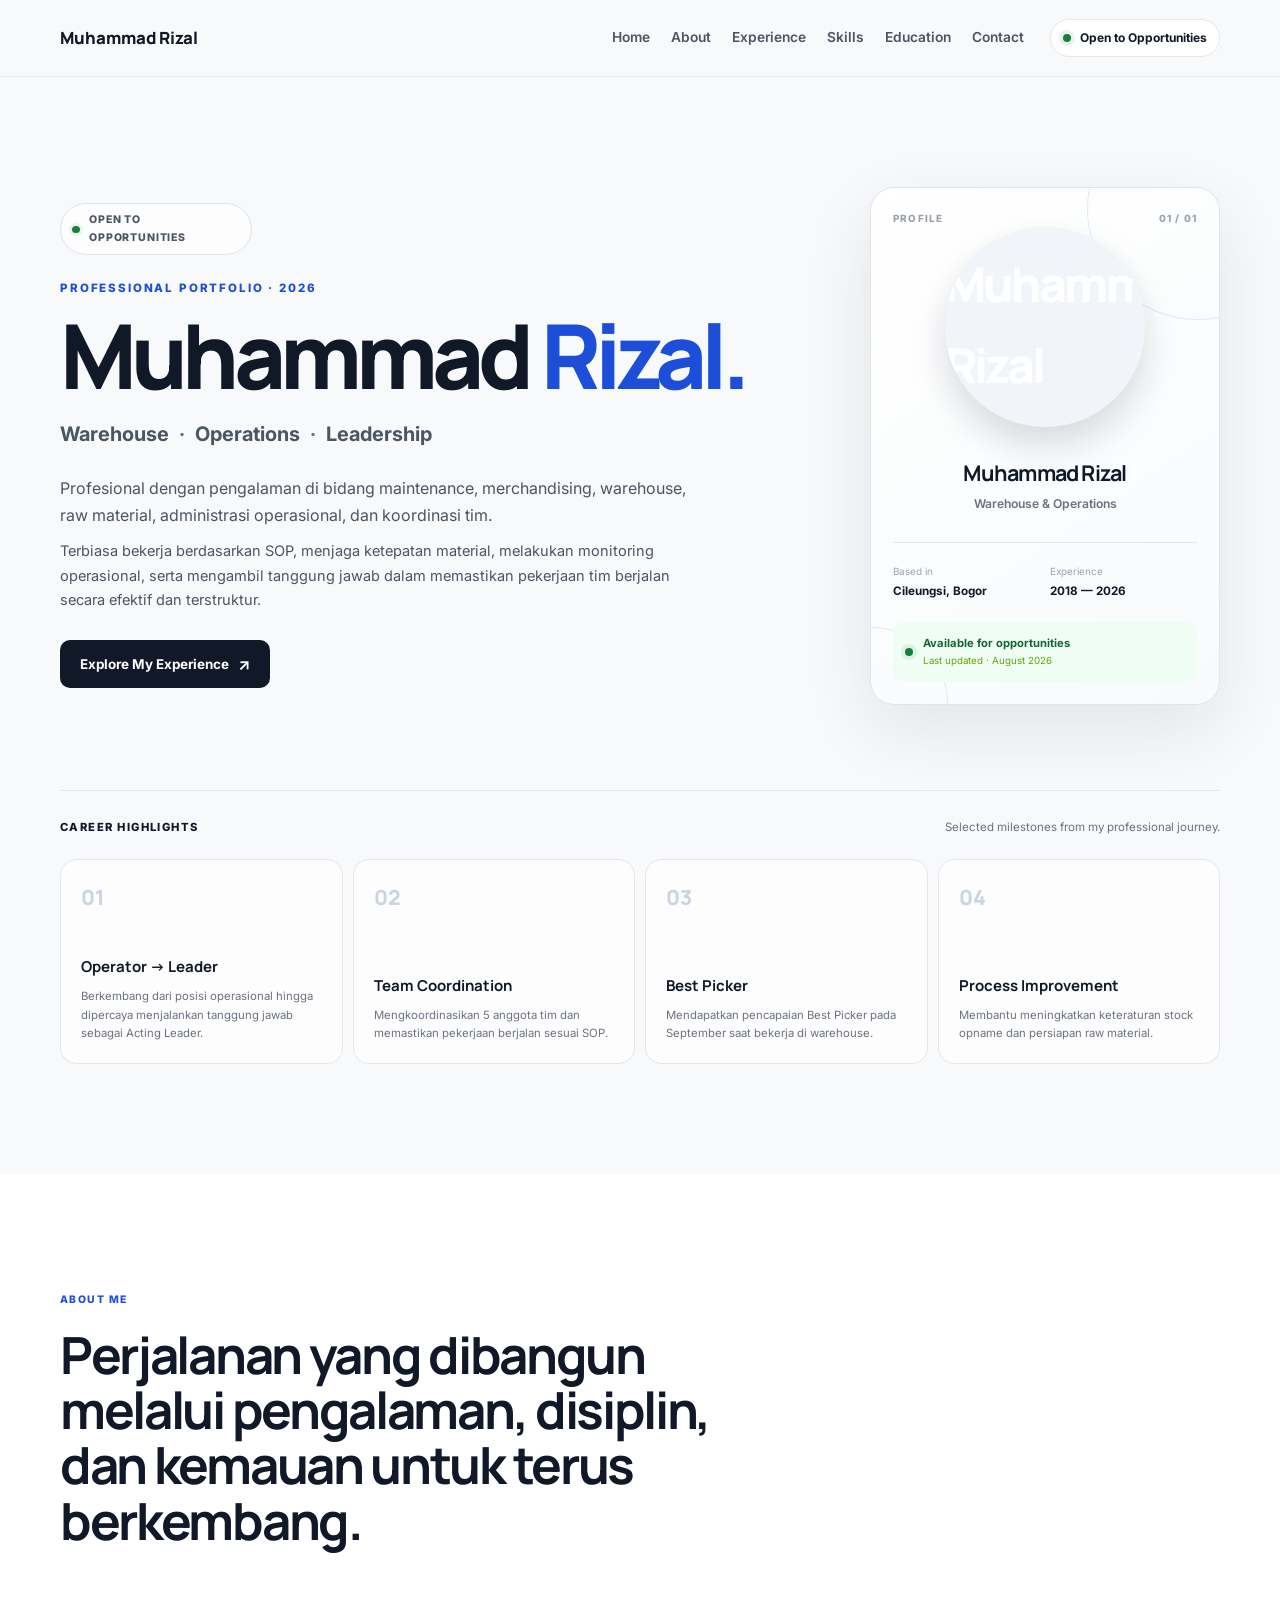
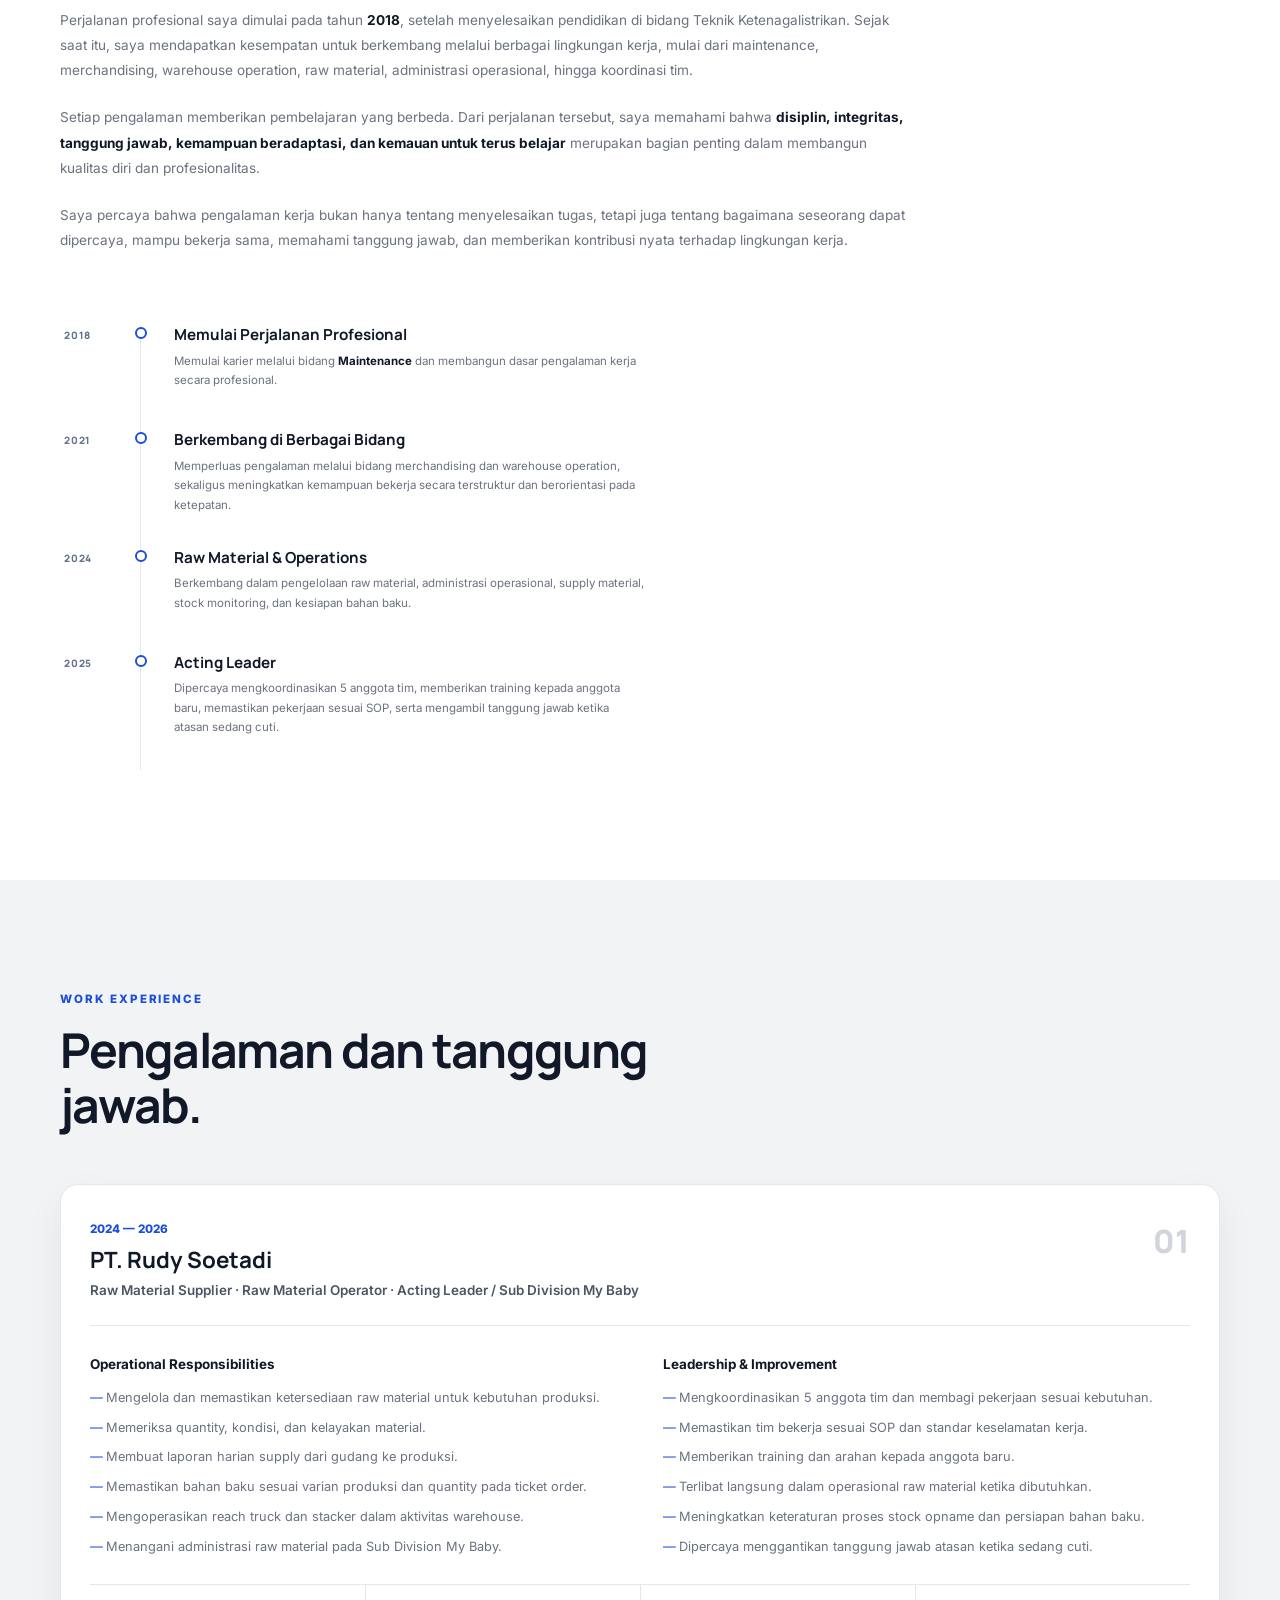
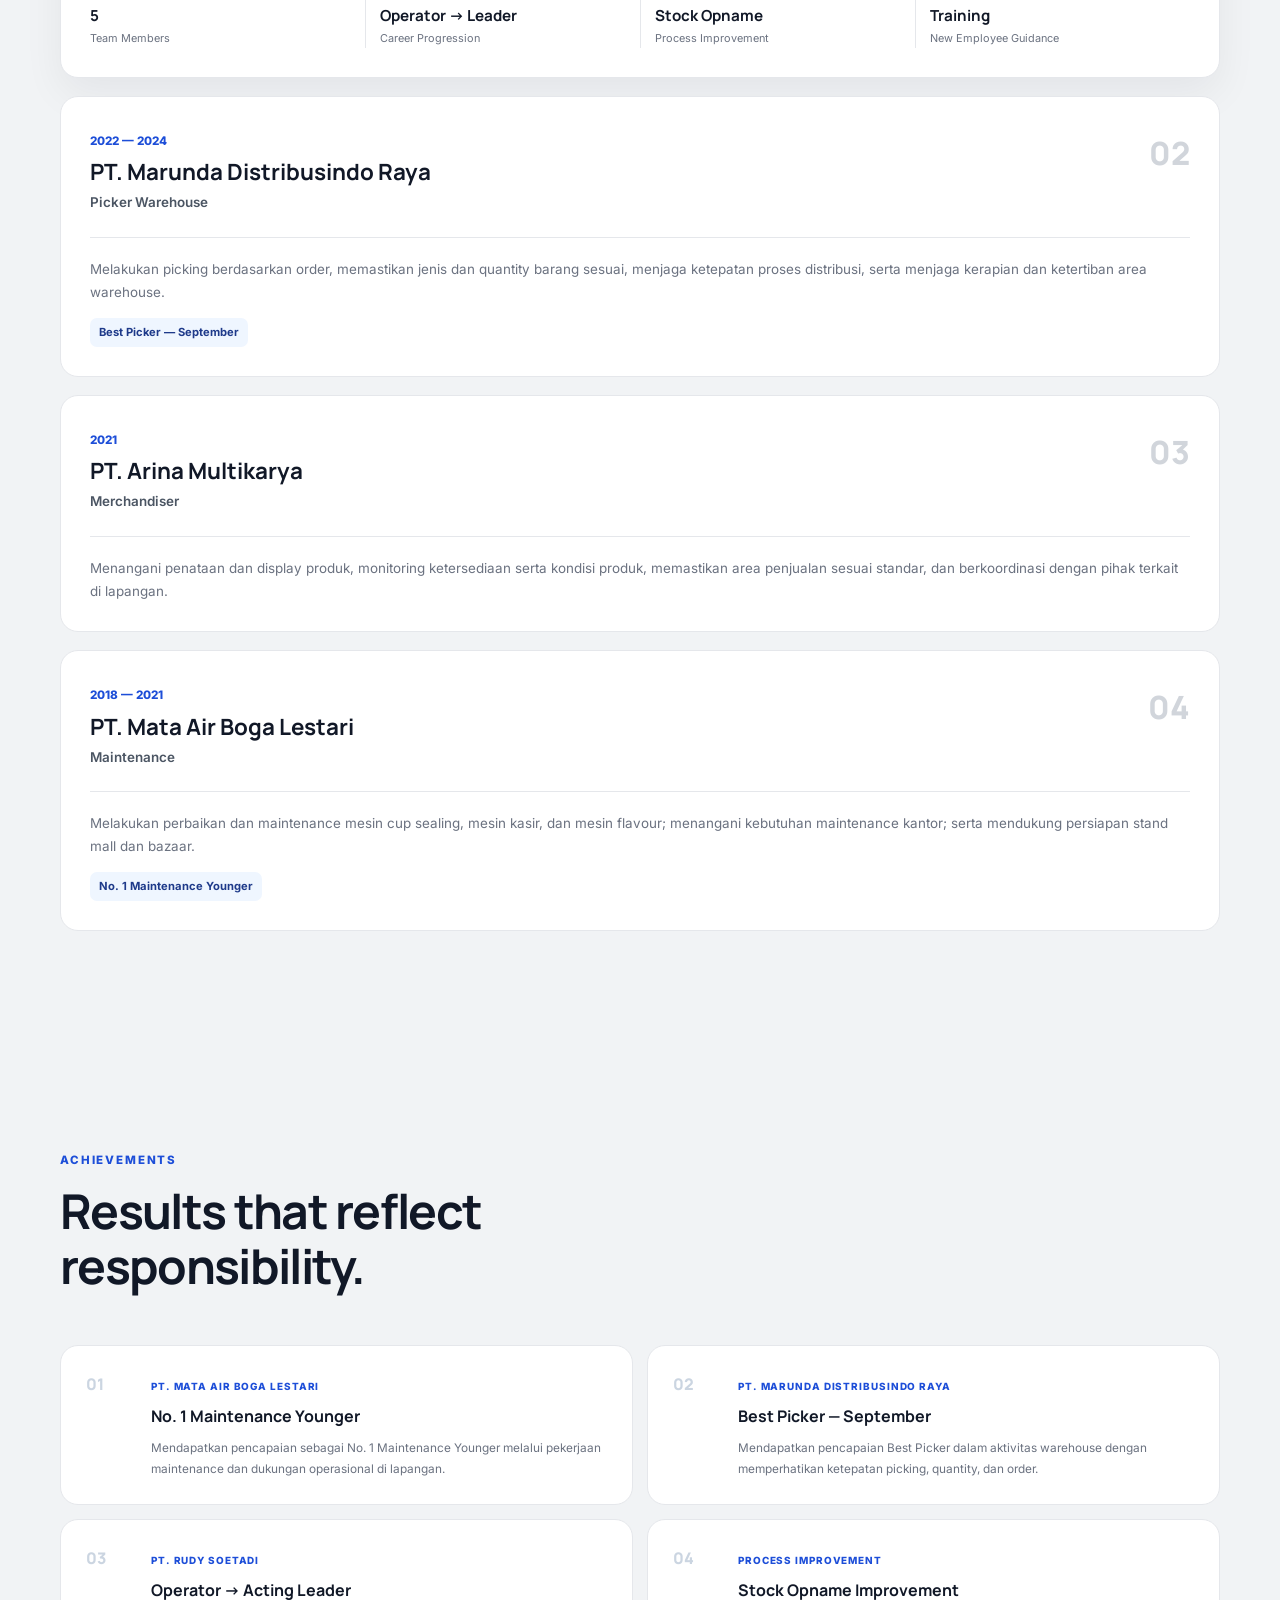
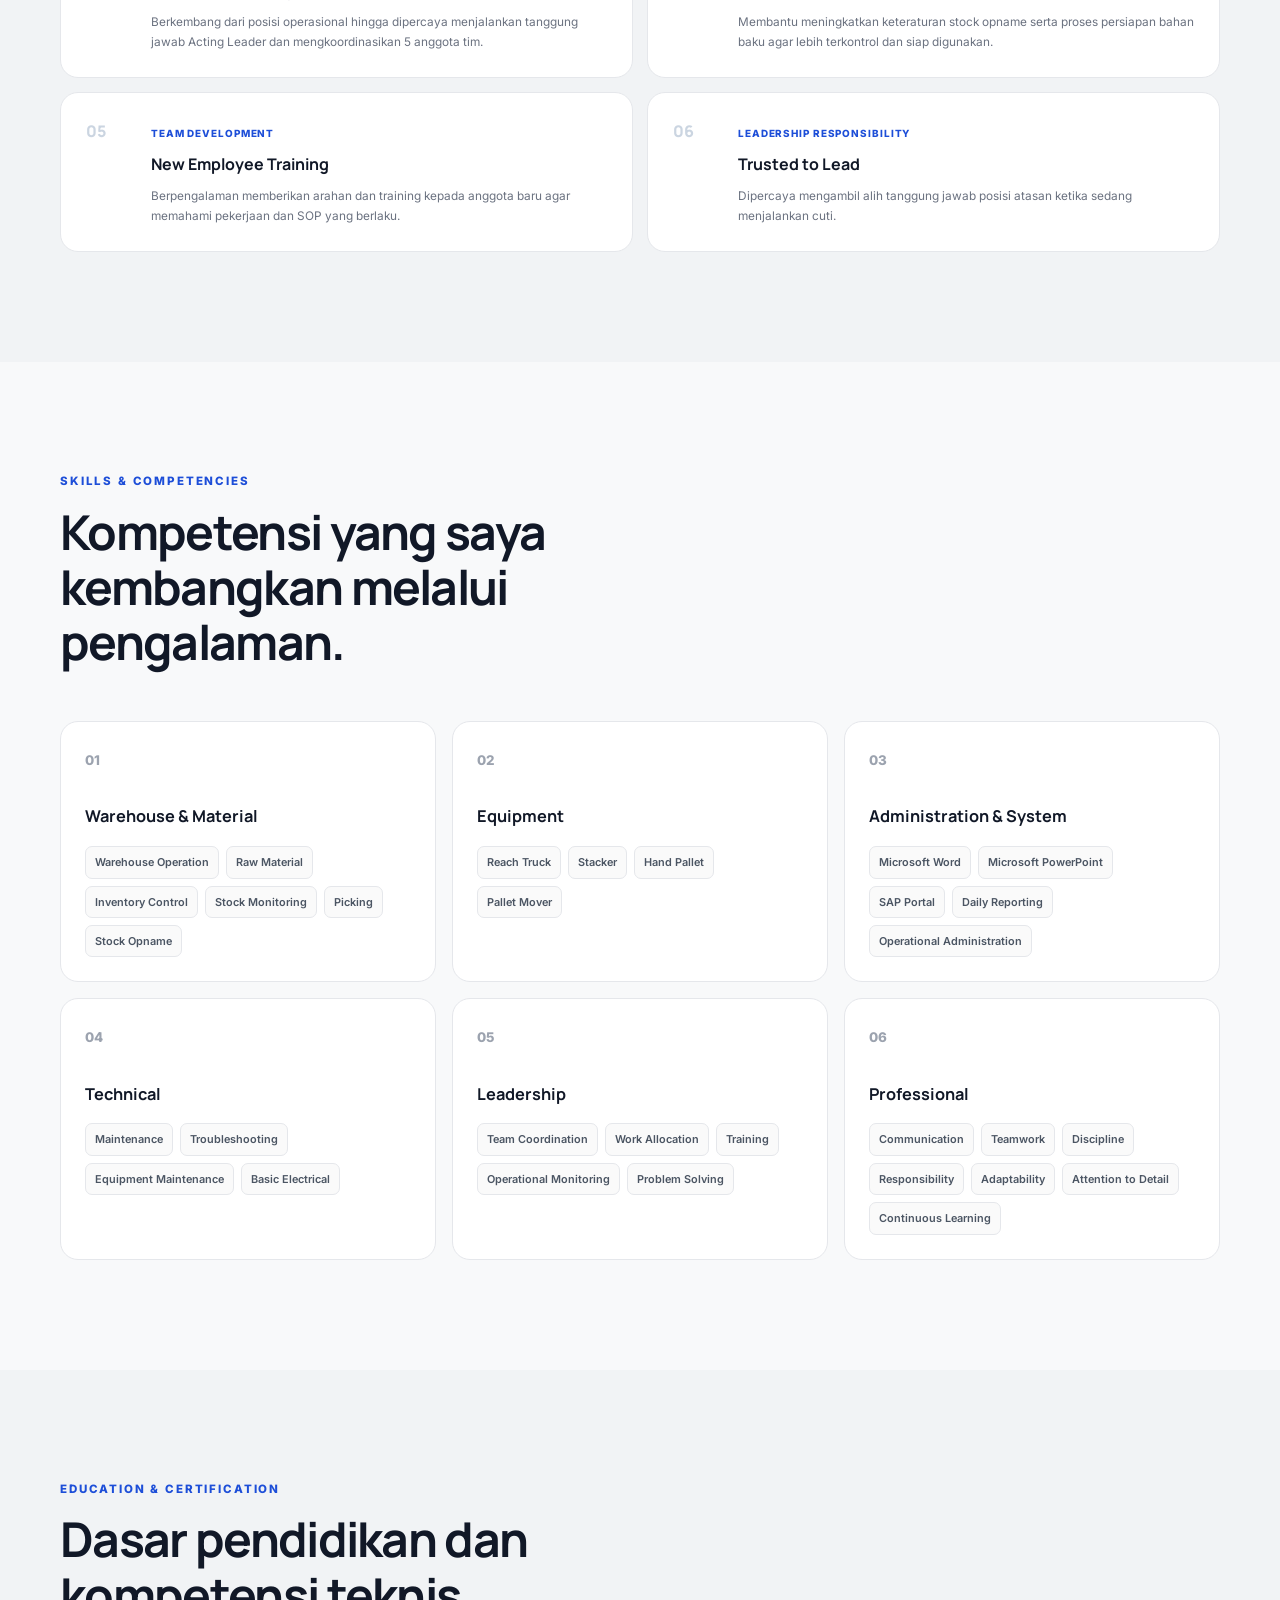
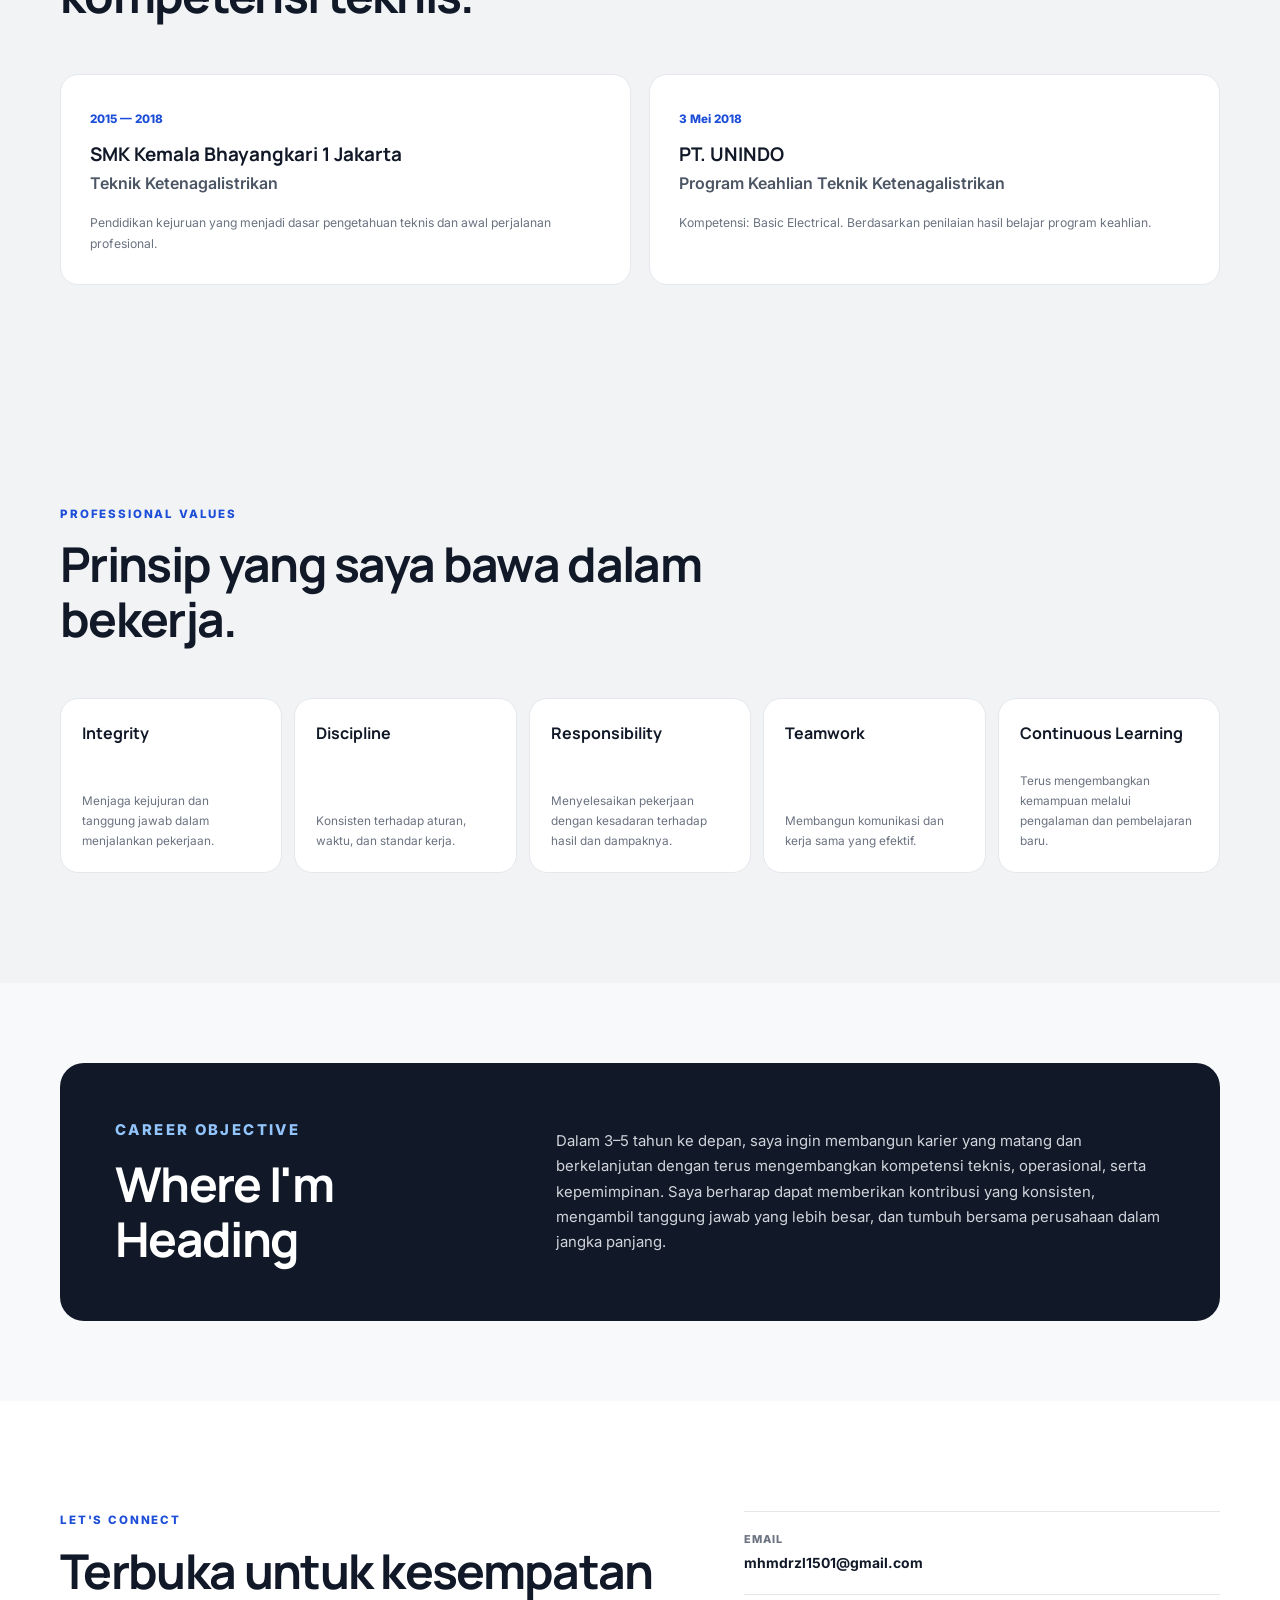
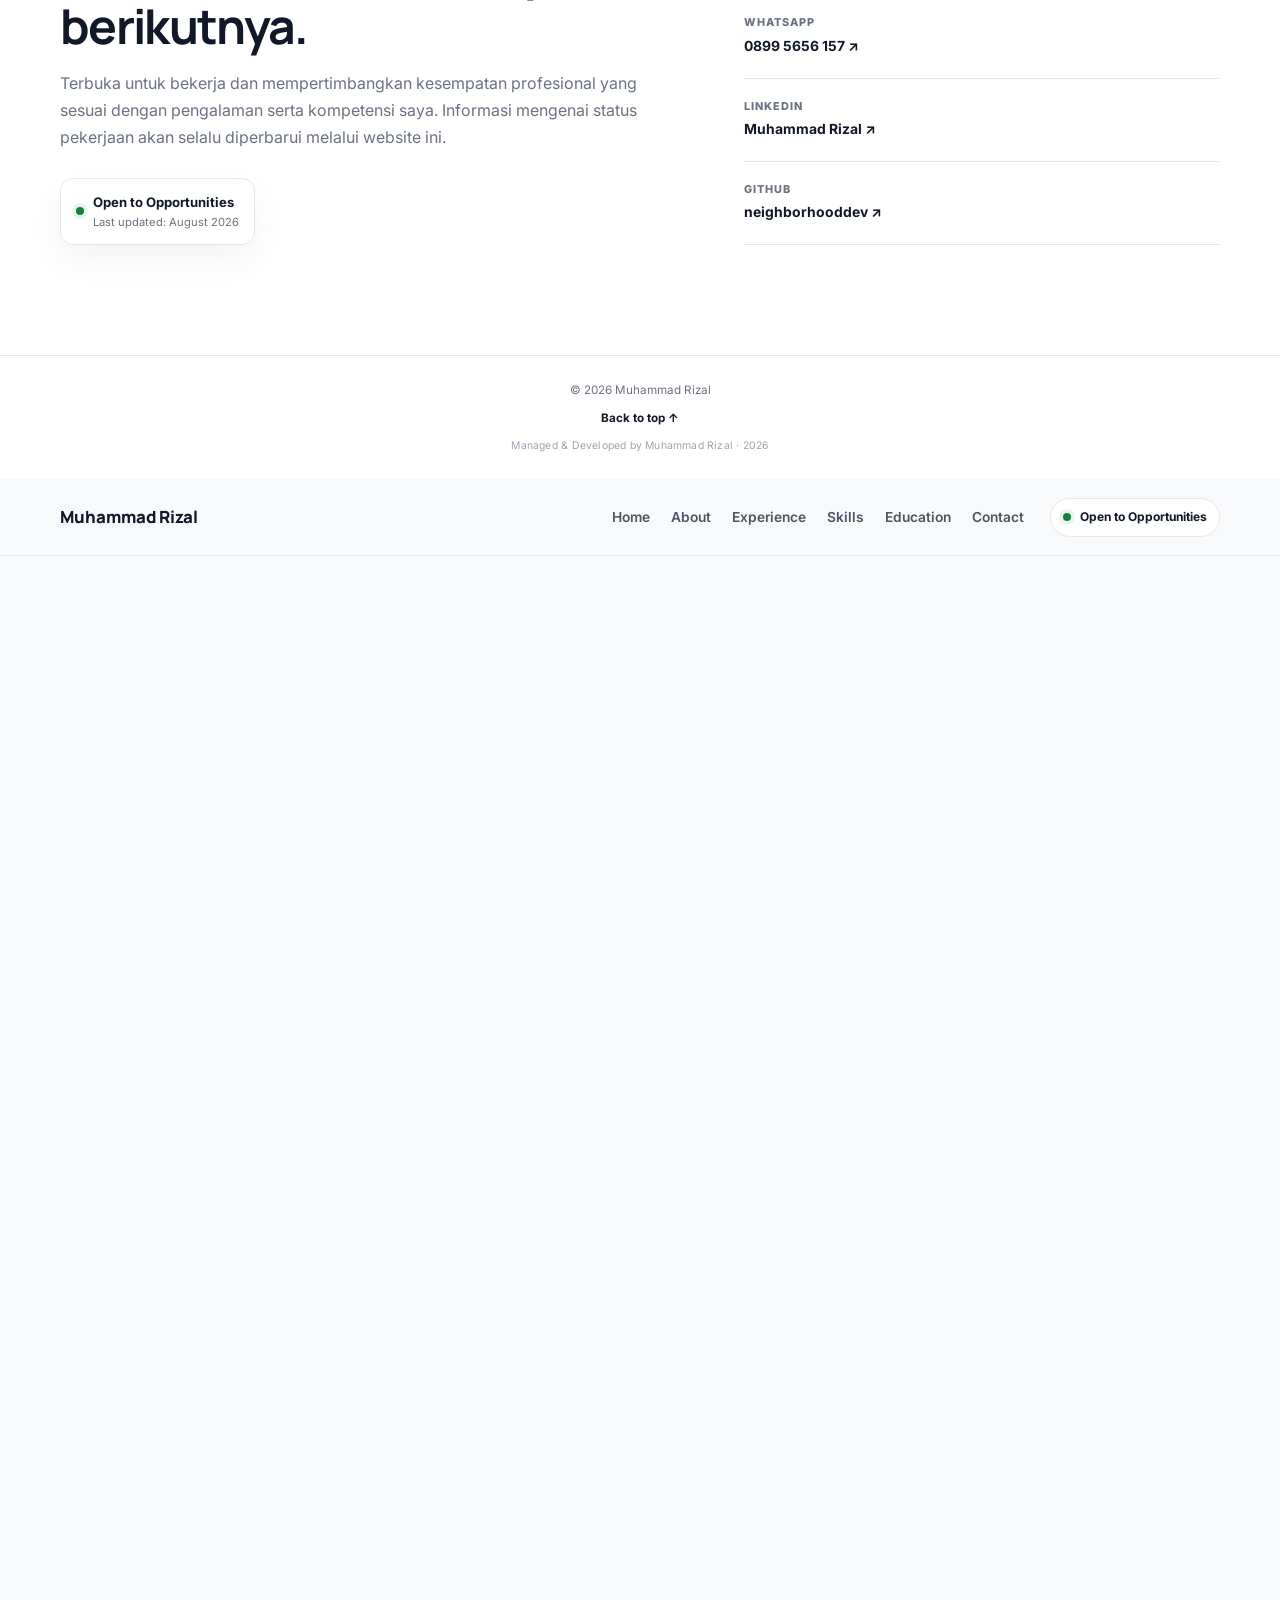
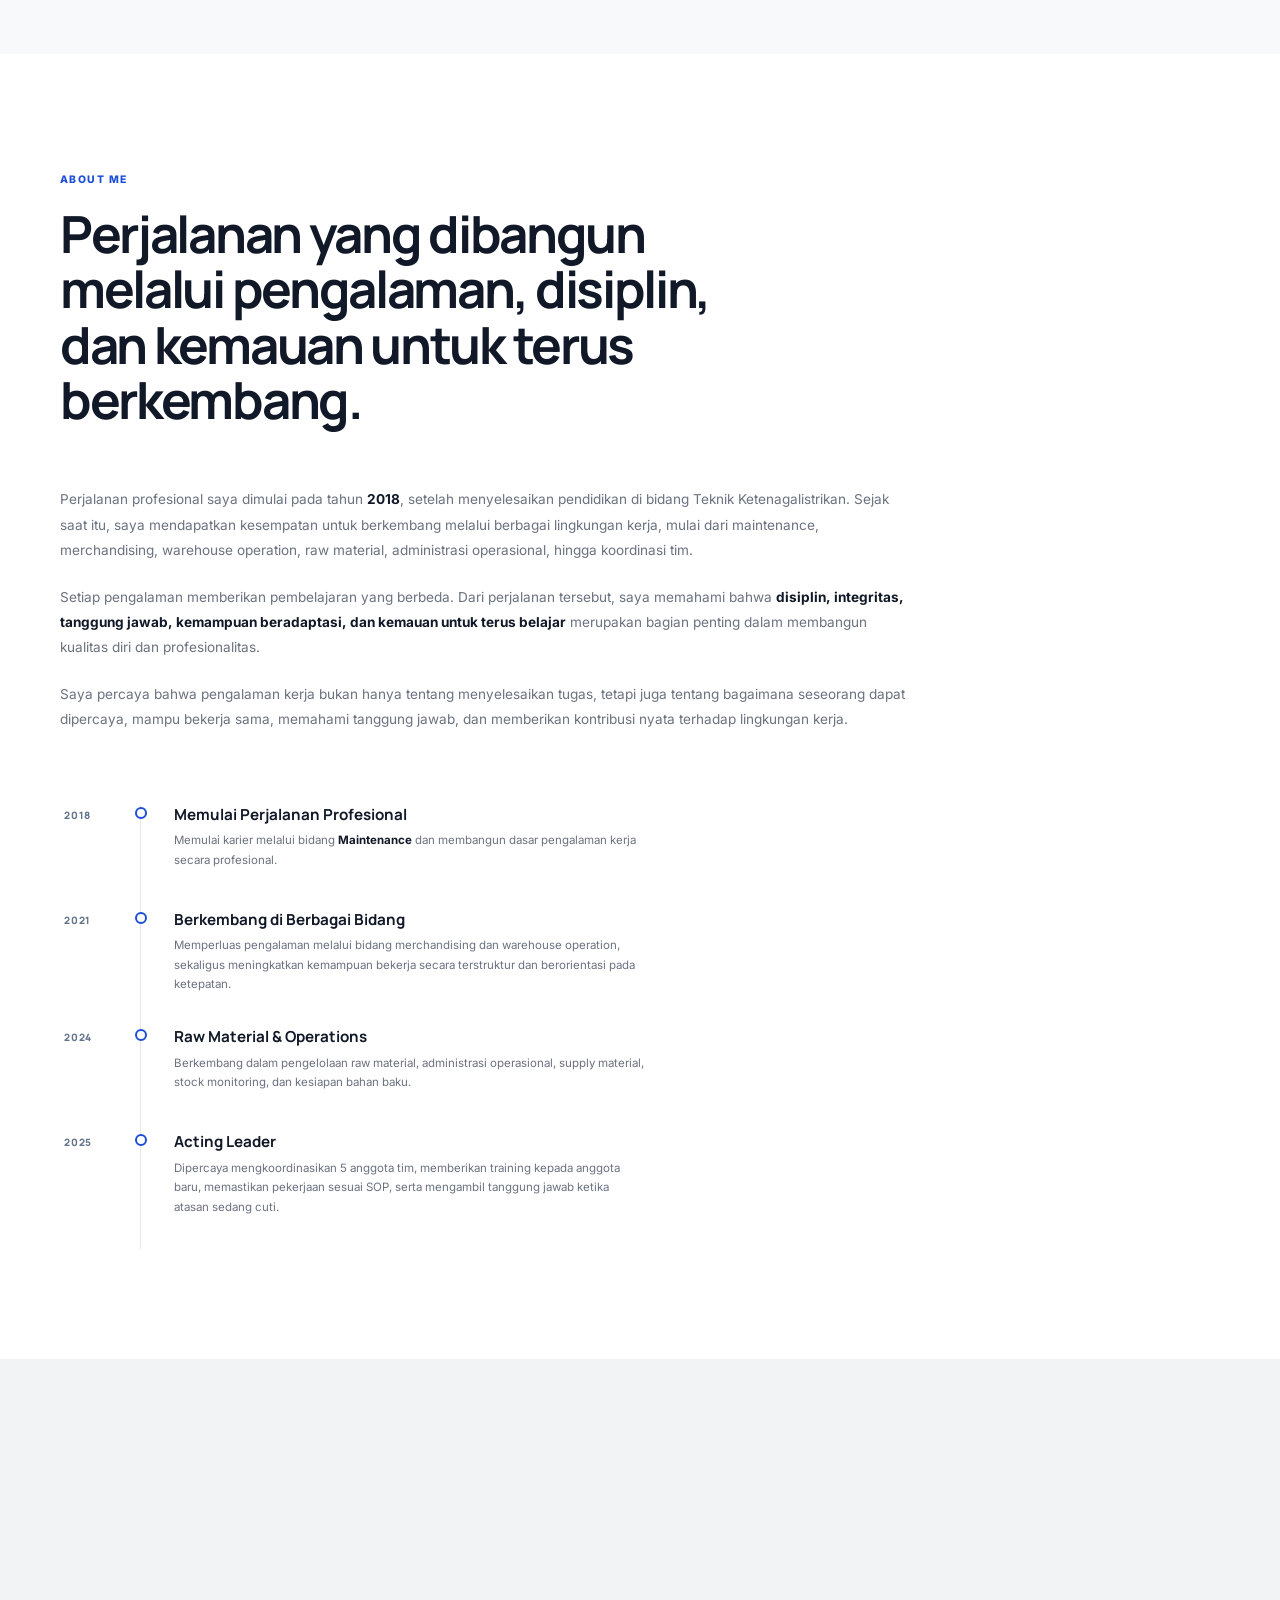
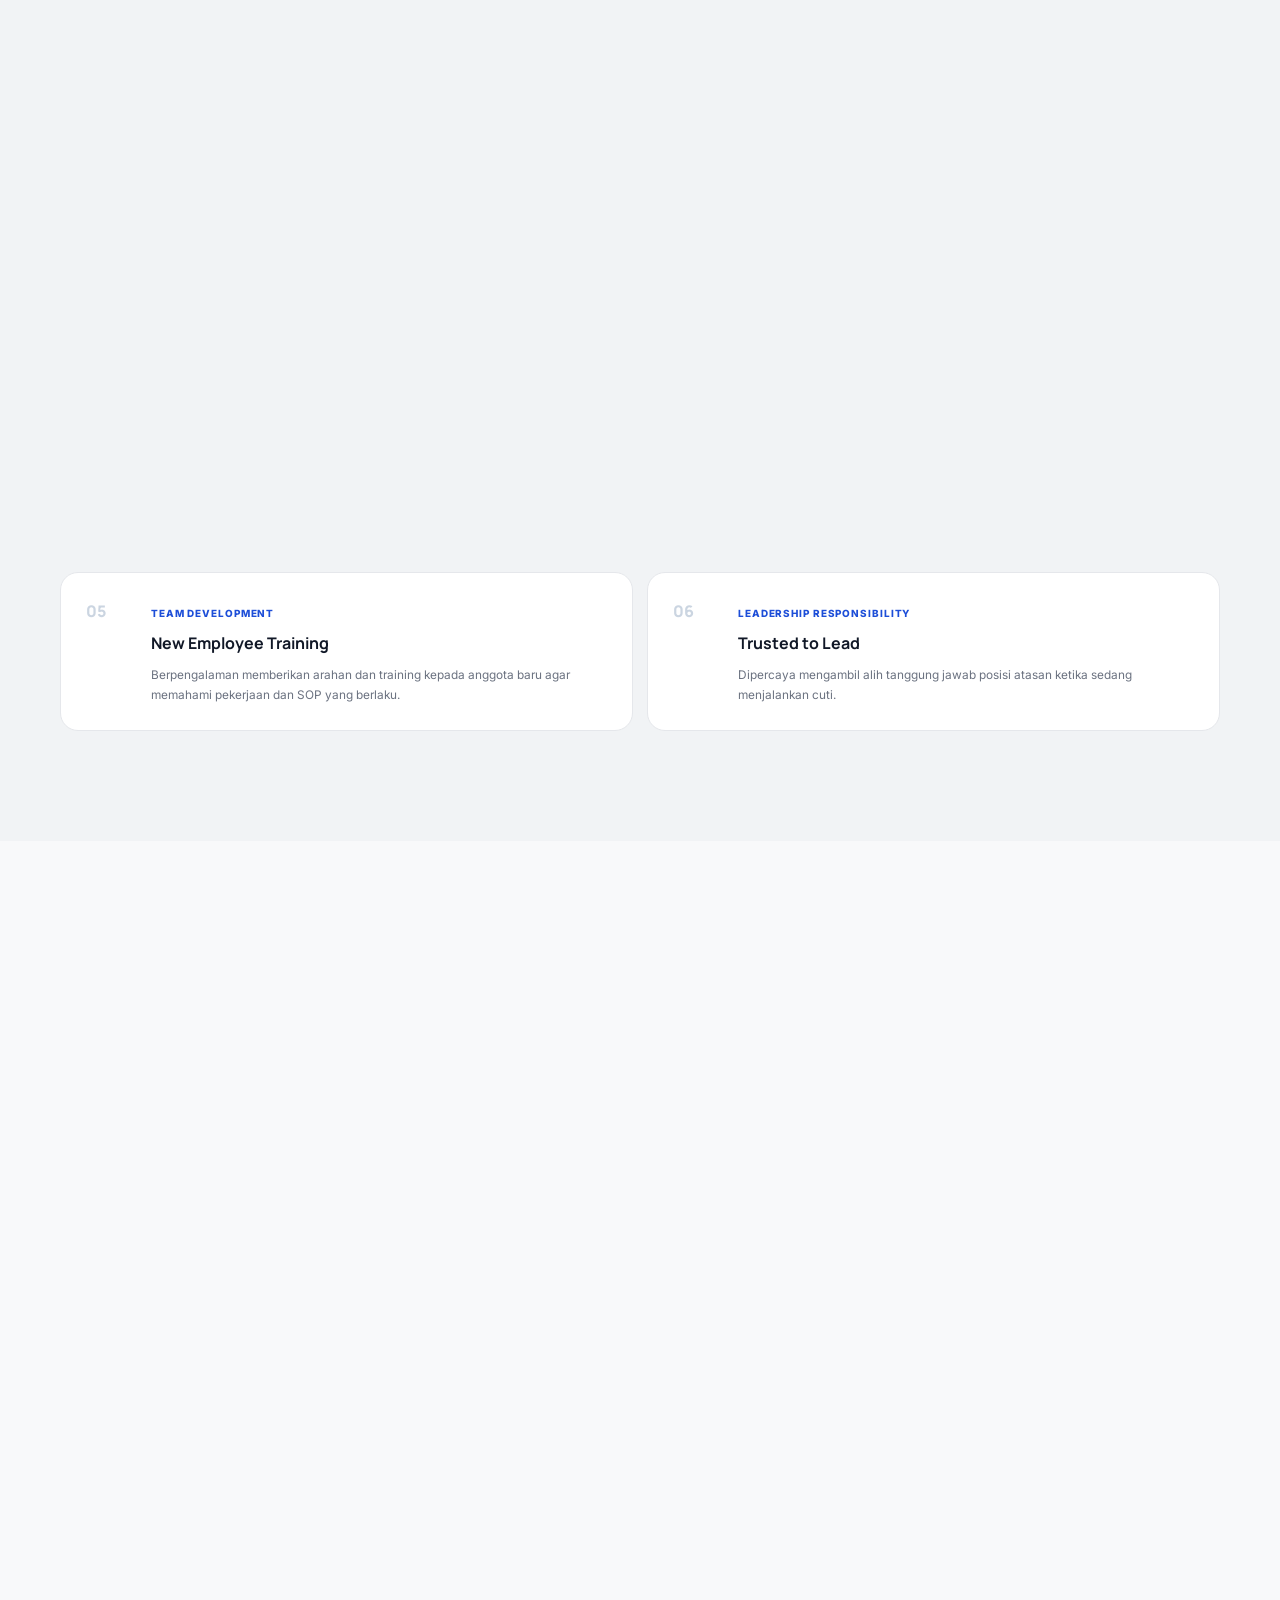
==== index.html @ 200bd85a "Rename aa.html to index.html" ====
<!DOCTYPE html>
<html lang="id">

<head>
    <meta charset="UTF-8">
    <meta name="viewport" content="width=device-width, initial-scale=1.0">

    <meta
        name="description"
        content="Portfolio profesional Muhammad Rizal — Warehouse, Operations & Leadership."
    >

    <title>Muhammad Rizal | Professional Portfolio</title>

    <!-- Google Fonts -->
    <link rel="preconnect" href="https://fonts.googleapis.com">
    <link rel="preconnect" href="https://fonts.gstatic.com" crossorigin>

    <link
        href="https://fonts.googleapis.com/css2?family=Inter:wght@400;500;600;700&family=Manrope:wght@600;700;800&display=swap"
        rel="stylesheet"
    >

    <link rel="stylesheet" href="style.css">
</head>

<body>

<header class="site-header">

    <nav class="navbar container">

        <a href="#home" class="brand">
            Muhammad Rizal
        </a>

        <button
            class="menu-toggle"
            aria-label="Buka menu"
            aria-expanded="false"
        >
            <span></span>
            <span></span>
            <span></span>
        </button>

        <div class="nav-menu">
            <a href="#home">Home</a>
            <a href="#about">About</a>
            <a href="#experience">Experience</a>
            <a href="#skills">Skills</a>
            <a href="#education">Education</a>
            <a href="#contact">Contact</a>
        </div>

        <a href="#contact" class="availability-pill">
            <span class="status-dot"></span>
            Open to Opportunities
        </a>

    </nav>

</header>


<main>

<!-- ================= HERO ================= -->

<section class="hero section" id="home">

    <div class="container">

        <div class="hero-grid">

            <div class="hero-copy reveal">

                <div class="hero-label">
                    <span class="status-dot"></span>
                    OPEN TO OPPORTUNITIES
                </div>

                <p class="eyebrow">
                    PROFESSIONAL PORTFOLIO · 2026
                </p>

                <h1>
                    Muhammad
                    <span>Rizal.</span>
                </h1>

                <p class="hero-role">
                    Warehouse
                    <i>·</i>
                    Operations
                    <i>·</i>
                    Leadership
                </p>

                <p class="hero-description">
                    Profesional dengan pengalaman di bidang
                    maintenance, merchandising, warehouse,
                    raw material, administrasi operasional,
                    dan koordinasi tim.
                </p>

                <p class="hero-description secondary-description">
                    Terbiasa bekerja berdasarkan SOP, menjaga
                    ketepatan material, melakukan monitoring
                    operasional, serta mengambil tanggung jawab
                    dalam memastikan pekerjaan tim berjalan
                    secara efektif dan terstruktur.
                </p>

                <div class="hero-actions">

                    <a
                        href="#experience"
                        class="button primary"
                    >
                        Explore My Experience
                        <span>↗</span>
                    </a>

                </div>

            </div>


            <div class="hero-profile reveal">

                <div class="profile-card">

                    <div class="profile-top">
                        <span>PROFILE</span>
                        <span>01 / 01</span>
                    </div>

                    <div class="profile-monogram">

                        <img
                            src="https://i.imgur.com/rXonuzf.jpeg"
                            alt="Muhammad Rizal"
                        >

                    </div>

                    <div class="profile-info">

                        <h2>
                            Muhammad Rizal
                        </h2>

                        <p>
                            Warehouse & Operations
                        </p>

                    </div>

                    <div class="profile-meta">

                        <div>
                            <span>Based in</span>
                            <strong>
                                Cileungsi, Bogor
                            </strong>
                        </div>

                        <div>
                            <span>Experience</span>
                            <strong>
                                2018 — 2026
                            </strong>
                        </div>

                    </div>

                    <div class="profile-status">

                        <span class="status-dot"></span>

                        <div>

                            <strong>
                                Available for opportunities
                            </strong>

                            <small>
                                Last updated · August 2026
                            </small>

                        </div>

                    </div>

                </div>

            </div>

        </div>


        <!-- ================= CAREER HIGHLIGHTS ================= -->

        <div class="career-highlights reveal">

            <div class="highlights-heading">

                <span>
                    CAREER HIGHLIGHTS
                </span>

                <p>
                    Selected milestones from my
                    professional journey.
                </p>

            </div>


            <div class="highlight-grid">

                <article class="highlight-card">

                    <div class="highlight-number">
                        01
                    </div>

                    <div>

                        <strong>
                            Operator → Leader
                        </strong>

                        <p>
                            Berkembang dari posisi operasional
                            hingga dipercaya menjalankan
                            tanggung jawab sebagai Acting Leader.
                        </p>

                    </div>

                </article>


                <article class="highlight-card">

                    <div class="highlight-number">
                        02
                    </div>

                    <div>

                        <strong>
                            Team Coordination
                        </strong>

                        <p>
                            Mengkoordinasikan 5 anggota
                            tim dan memastikan pekerjaan
                            berjalan sesuai SOP.
                        </p>

                    </div>

                </article>


                <article class="highlight-card">

                    <div class="highlight-number">
                        03
                    </div>

                    <div>

                        <strong>
                            Best Picker
                        </strong>

                        <p>
                            Mendapatkan pencapaian
                            Best Picker pada September
                            saat bekerja di warehouse.
                        </p>

                    </div>

                </article>


                <article class="highlight-card">

                    <div class="highlight-number">
                        04
                    </div>

                    <div>

                        <strong>
                            Process Improvement
                        </strong>

                        <p>
                            Membantu meningkatkan
                            keteraturan stock opname
                            dan persiapan raw material.
                        </p>

                    </div>

                </article>

            </div>

        </div>

    </div>

</section>


<!-- ================= ABOUT ME ================= -->

<section class="about-section" id="about">

    <div class="container">

        <div class="about-header">

            <span class="section-label">
                ABOUT ME
            </span>

            <h2>
                Perjalanan yang dibangun melalui
                pengalaman, disiplin, dan kemauan
                untuk terus berkembang.
            </h2>

        </div>


        <div class="about-content">

            <div class="about-intro">

                <p>
                    Perjalanan profesional saya dimulai pada tahun
                    <strong>2018</strong>, setelah menyelesaikan
                    pendidikan di bidang Teknik Ketenagalistrikan.
                    Sejak saat itu, saya mendapatkan kesempatan
                    untuk berkembang melalui berbagai lingkungan
                    kerja, mulai dari maintenance, merchandising,
                    warehouse operation, raw material, administrasi
                    operasional, hingga koordinasi tim.
                </p>

                <p>
                    Setiap pengalaman memberikan pembelajaran yang
                    berbeda. Dari perjalanan tersebut, saya memahami
                    bahwa <strong>disiplin, integritas, tanggung jawab,
                    kemampuan beradaptasi, dan kemauan untuk terus
                    belajar</strong> merupakan bagian penting dalam
                    membangun kualitas diri dan profesionalitas.
                </p>

                <p>
                    Saya percaya bahwa pengalaman kerja bukan hanya
                    tentang menyelesaikan tugas, tetapi juga tentang
                    bagaimana seseorang dapat dipercaya, mampu bekerja
                    sama, memahami tanggung jawab, dan memberikan
                    kontribusi nyata terhadap lingkungan kerja.
                </p>

            </div>


            <div class="about-journey">

                <div class="journey-item">

                    <div class="journey-year">
                        2018
                    </div>

                    <div class="journey-line"></div>

                    <div class="journey-content">

                        <h3>
                            Memulai Perjalanan Profesional
                        </h3>

                        <p>
                            Memulai karier melalui bidang
                            <strong>Maintenance</strong> dan
                            membangun dasar pengalaman kerja
                            secara profesional.
                        </p>

                    </div>

                </div>


                <div class="journey-item">

                    <div class="journey-year">
                        2021
                    </div>

                    <div class="journey-line"></div>

                    <div class="journey-content">

                        <h3>
                            Berkembang di Berbagai Bidang
                        </h3>

                        <p>
                            Memperluas pengalaman melalui bidang
                            merchandising dan warehouse operation,
                            sekaligus meningkatkan kemampuan bekerja
                            secara terstruktur dan berorientasi pada
                            ketepatan.
                        </p>

                    </div>

                </div>


                <div class="journey-item">

                    <div class="journey-year">
                        2024
                    </div>

                    <div class="journey-line"></div>

                    <div class="journey-content">

                        <h3>
                            Raw Material & Operations
                        </h3>

                        <p>
                            Berkembang dalam pengelolaan raw material,
                            administrasi operasional, supply material,
                            stock monitoring, dan kesiapan bahan baku.
                        </p>

                    </div>

                </div>


                <div class="journey-item">

                    <div class="journey-year">
                        2025
                    </div>

                    <div class="journey-line"></div>

                    <div class="journey-content">

                        <h3>
                            Acting Leader
                        </h3>

                        <p>
                            Dipercaya mengkoordinasikan 5 anggota tim,
                            memberikan training kepada anggota baru,
                            memastikan pekerjaan sesuai SOP, serta
                            mengambil tanggung jawab ketika atasan
                            sedang cuti.
                        </p>

                    </div>

                </div>

            </div>

        </div>

    </div>

</section>


<!-- ================= EXPERIENCE ================= -->

<section class="section muted" id="experience">

    <div class="container">

        <div class="section-heading reveal">

            <p class="eyebrow">
                WORK EXPERIENCE
            </p>

            <h2>
                Pengalaman dan tanggung jawab.
            </h2>

        </div>


        <div class="experience-list">


            <!-- RUDY SOETADI -->

            <article class="experience-card featured reveal">

                <div class="experience-top">

                    <div>

                        <span>
                            2024 — 2026
                        </span>

                        <h3>
                            PT. Rudy Soetadi
                        </h3>

                        <p>
                            Raw Material Supplier ·
                            Raw Material Operator ·
                            Acting Leader / Sub Division My Baby
                        </p>

                    </div>

                    <strong>
                        01
                    </strong>

                </div>


                <div class="experience-columns">

                    <div>

                        <h4>
                            Operational Responsibilities
                        </h4>

                        <ul>

                            <li>
                                Mengelola dan memastikan ketersediaan
                                raw material untuk kebutuhan produksi.
                            </li>

                            <li>
                                Memeriksa quantity, kondisi, dan
                                kelayakan material.
                            </li>

                            <li>
                                Membuat laporan harian supply dari
                                gudang ke produksi.
                            </li>

                            <li>
                                Memastikan bahan baku sesuai varian
                                produksi dan quantity pada ticket order.
                            </li>

                            <li>
                                Mengoperasikan reach truck dan stacker
                                dalam aktivitas warehouse.
                            </li>

                            <li>
                                Menangani administrasi raw material
                                pada Sub Division My Baby.
                            </li>

                        </ul>

                    </div>


                    <div>

                        <h4>
                            Leadership & Improvement
                        </h4>

                        <ul>

                            <li>
                                Mengkoordinasikan 5 anggota tim dan
                                membagi pekerjaan sesuai kebutuhan.
                            </li>

                            <li>
                                Memastikan tim bekerja sesuai SOP
                                dan standar keselamatan kerja.
                            </li>

                            <li>
                                Memberikan training dan arahan kepada
                                anggota baru.
                            </li>

                            <li>
                                Terlibat langsung dalam operasional
                                raw material ketika dibutuhkan.
                            </li>

                            <li>
                                Meningkatkan keteraturan proses
                                stock opname dan persiapan bahan baku.
                            </li>

                            <li>
                                Dipercaya menggantikan tanggung jawab
                                atasan ketika sedang cuti.
                            </li>

                        </ul>

                    </div>

                </div>


                <div class="achievement-panel">

                    <div>
                        <strong>5</strong>
                        <span>Team Members</span>
                    </div>

                    <div>
                        <strong>
                            Operator → Leader
                        </strong>
                        <span>
                            Career Progression
                        </span>
                    </div>

                    <div>
                        <strong>
                            Stock Opname
                        </strong>
                        <span>
                            Process Improvement
                        </span>
                    </div>

                    <div>
                        <strong>
                            Training
                        </strong>
                        <span>
                            New Employee Guidance
                        </span>
                    </div>

                </div>

            </article>


            <!-- MARUNDA -->

            <article class="experience-card reveal">

                <div class="experience-top">

                    <div>

                        <span>
                            2022 — 2024
                        </span>

                        <h3>
                            PT. Marunda Distribusindo Raya
                        </h3>

                        <p>
                            Picker Warehouse
                        </p>

                    </div>

                    <strong>
                        02
                    </strong>

                </div>

                <p class="simple">
                    Melakukan picking berdasarkan order,
                    memastikan jenis dan quantity barang sesuai,
                    menjaga ketepatan proses distribusi,
                    serta menjaga kerapian dan ketertiban
                    area warehouse.
                </p>

                <em>
                    Best Picker — September
                </em>

            </article>


            <!-- ARINA -->

            <article class="experience-card reveal">

                <div class="experience-top">

                    <div>

                        <span>
                            2021
                        </span>

                        <h3>
                            PT. Arina Multikarya
                        </h3>

                        <p>
                            Merchandiser
                        </p>

                    </div>

                    <strong>
                        03
                    </strong>

                </div>

                <p class="simple">
                    Menangani penataan dan display produk,
                    monitoring ketersediaan serta kondisi produk,
                    memastikan area penjualan sesuai standar,
                    dan berkoordinasi dengan pihak terkait
                    di lapangan.
                </p>

            </article>


            <!-- MATA AIR -->

            <article class="experience-card reveal">

                <div class="experience-top">

                    <div>

                        <span>
                            2018 — 2021
                        </span>

                        <h3>
                            PT. Mata Air Boga Lestari
                        </h3>

                        <p>
                            Maintenance
                        </p>

                    </div>

                    <strong>
                        04
                    </strong>

                </div>

                <p class="simple">
                    Melakukan perbaikan dan maintenance mesin
                    cup sealing, mesin kasir, dan mesin flavour;
                    menangani kebutuhan maintenance kantor;
                    serta mendukung persiapan stand mall dan bazaar.
                </p>

                <em>
                    No. 1 Maintenance Younger
                </em>

            </article>

        </div>

    </div>

</section>


<!-- ================= ACHIEVEMENTS ================= -->

<section class="section achievements muted" id="achievements">

    <div class="container">

        <div class="section-heading reveal">

            <p class="eyebrow">
                ACHIEVEMENTS
            </p>

            <h2>
                Results that reflect responsibility.
            </h2>

        </div>


        <div class="achievement-grid">

            <article class="achievement-card reveal">

                <div class="achievement-number">
                    01
                </div>

                <div class="achievement-content">

                    <span>
                        PT. MATA AIR BOGA LESTARI
                    </span>

                    <h3>
                        No. 1 Maintenance Younger
                    </h3>

                    <p>
                        Mendapatkan pencapaian sebagai
                        No. 1 Maintenance Younger melalui
                        pekerjaan maintenance dan dukungan
                        operasional di lapangan.
                    </p>

                </div>

            </article>


            <article class="achievement-card reveal">

                <div class="achievement-number">
                    02
                </div>

                <div class="achievement-content">

                    <span>
                        PT. MARUNDA DISTRIBUSINDO RAYA
                    </span>

                    <h3>
                        Best Picker — September
                    </h3>

                    <p>
                        Mendapatkan pencapaian Best Picker
                        dalam aktivitas warehouse dengan
                        memperhatikan ketepatan picking,
                        quantity, dan order.
                    </p>

                </div>

            </article>


            <article class="achievement-card reveal">

                <div class="achievement-number">
                    03
                </div>

                <div class="achievement-content">

                    <span>
                        PT. RUDY SOETADI
                    </span>

                    <h3>
                        Operator → Acting Leader
                    </h3>

                    <p>
                        Berkembang dari posisi operasional
                        hingga dipercaya menjalankan
                        tanggung jawab Acting Leader dan
                        mengkoordinasikan 5 anggota tim.
                    </p>

                </div>

            </article>


            <article class="achievement-card reveal">

                <div class="achievement-number">
                    04
                </div>

                <div class="achievement-content">

                    <span>
                        PROCESS IMPROVEMENT
                    </span>

                    <h3>
                        Stock Opname Improvement
                    </h3>

                    <p>
                        Membantu meningkatkan keteraturan
                        stock opname serta proses persiapan
                        bahan baku agar lebih terkontrol
                        dan siap digunakan.
                    </p>

                </div>

            </article>


            <article class="achievement-card">

                <div class="achievement-number">
                    05
                </div>

                <div class="achievement-content">

                    <span>
                        TEAM DEVELOPMENT
                    </span>

                    <h3>
                        New Employee Training
                    </h3>

                    <p>
                        Berpengalaman memberikan arahan
                        dan training kepada anggota baru
                        agar memahami pekerjaan dan SOP
                        yang berlaku.
                    </p>

                </div>

            </article>


            <article class="achievement-card">

                <div class="achievement-number">
                    06
                </div>

                <div class="achievement-content">

                    <span>
                        LEADERSHIP RESPONSIBILITY
                    </span>

                    <h3>
                        Trusted to Lead
                    </h3>

                    <p>
                        Dipercaya mengambil alih tanggung
                        jawab posisi atasan ketika sedang
                        menjalankan cuti.
                    </p>

                </div>

            </article>

        </div>

    </div>

</section>


<!-- ================= SKILLS ================= -->

<section class="section" id="skills">

    <div class="container">

        <div class="section-heading reveal">

            <p class="eyebrow">
                SKILLS & COMPETENCIES
            </p>

            <h2>
                Kompetensi yang saya kembangkan melalui pengalaman.
            </h2>

        </div>


        <div class="skills-grid">

            <article class="skill-card reveal">

                <small>01</small>

                <h3>
                    Warehouse & Material
                </h3>

                <div class="tags">
                    <span>Warehouse Operation</span>
                    <span>Raw Material</span>
                    <span>Inventory Control</span>
                    <span>Stock Monitoring</span>
                    <span>Picking</span>
                    <span>Stock Opname</span>
                </div>

            </article>


            <article class="skill-card reveal">

                <small>02</small>

                <h3>
                    Equipment
                </h3>

                <div class="tags">
                    <span>Reach Truck</span>
                    <span>Stacker</span>
                    <span>Hand Pallet</span>
                    <span>Pallet Mover</span>
                </div>

            </article>


            <article class="skill-card reveal">

                <small>03</small>

                <h3>
                    Administration & System
                </h3>

                <div class="tags">
                    <span>Microsoft Word</span>
                    <span>Microsoft PowerPoint</span>
                    <span>SAP Portal</span>
                    <span>Daily Reporting</span>
                    <span>Operational Administration</span>
                </div>

            </article>


            <article class="skill-card reveal">

                <small>04</small>

                <h3>
                    Technical
                </h3>

                <div class="tags">
                    <span>Maintenance</span>
                    <span>Troubleshooting</span>
                    <span>Equipment Maintenance</span>
                    <span>Basic Electrical</span>
                </div>

            </article>


            <article class="skill-card reveal">

                <small>05</small>

                <h3>
                    Leadership
                </h3>

                <div class="tags">
                    <span>Team Coordination</span>
                    <span>Work Allocation</span>
                    <span>Training</span>
                    <span>Operational Monitoring</span>
                    <span>Problem Solving</span>
                </div>

            </article>


            <article class="skill-card reveal">

                <small>06</small>

                <h3>
                    Professional
                </h3>

                <div class="tags">
                    <span>Communication</span>
                    <span>Teamwork</span>
                    <span>Discipline</span>
                    <span>Responsibility</span>
                    <span>Adaptability</span>
                    <span>Attention to Detail</span>
                    <span>Continuous Learning</span>
                </div>

            </article>

        </div>

    </div>

</section>


<!-- ================= EDUCATION ================= -->

<section class="section muted" id="education">

    <div class="container">

        <div class="section-heading reveal">

            <p class="eyebrow">
                EDUCATION & CERTIFICATION
            </p>

            <h2>
                Dasar pendidikan dan kompetensi teknis.
            </h2>

        </div>


        <div class="education-grid">

            <article class="education-card reveal">

                <span>
                    2015 — 2018
                </span>

                <h3>
                    SMK Kemala Bhayangkari 1 Jakarta
                </h3>

                <p>
                    Teknik Ketenagalistrikan
                </p>

                <small>
                    Pendidikan kejuruan yang menjadi dasar
                    pengetahuan teknis dan awal perjalanan
                    profesional.
                </small>

            </article>


            <article class="education-card reveal">

                <span>
                    3 Mei 2018
                </span>

                <h3>
                    PT. UNINDO
                </h3>

                <p>
                    Program Keahlian Teknik Ketenagalistrikan
                </p>

                <small>
                    Kompetensi: Basic Electrical.
                    Berdasarkan penilaian hasil belajar
                    program keahlian.
                </small>

            </article>

        </div>

    </div>

</section>


<!-- ================= PROFESSIONAL VALUES ================= -->

<section class="section muted" id="values">

    <div class="container">

        <div class="section-heading reveal">

            <p class="eyebrow">
                PROFESSIONAL VALUES
            </p>

            <h2>
                Prinsip yang saya bawa dalam bekerja.
            </h2>

        </div>


        <div class="values-grid">

            <article class="value-card reveal">
                <strong>Integrity</strong>
                <span>
                    Menjaga kejujuran dan tanggung jawab
                    dalam menjalankan pekerjaan.
                </span>
            </article>

            <article class="value-card reveal">
                <strong>Discipline</strong>
                <span>
                    Konsisten terhadap aturan, waktu,
                    dan standar kerja.
                </span>
            </article>

            <article class="value-card reveal">
                <strong>Responsibility</strong>
                <span>
                    Menyelesaikan pekerjaan dengan kesadaran
                    terhadap hasil dan dampaknya.
                </span>
            </article>

            <article class="value-card reveal">
                <strong>Teamwork</strong>
                <span>
                    Membangun komunikasi dan kerja sama
                    yang efektif.
                </span>
            </article>

            <article class="value-card reveal">
                <strong>Continuous Learning</strong>
                <span>
                    Terus mengembangkan kemampuan melalui
                    pengalaman dan pembelajaran baru.
                </span>
            </article>

        </div>

    </div>

</section>


<!-- ================= CAREER OBJECTIVE ================= -->

<section class="section objective">

    <div class="container objective-card reveal">

        <div>

            <p class="eyebrow">
                CAREER OBJECTIVE
            </p>

            <h2>
                Where I'm Heading
            </h2>

        </div>

        <p>
            Dalam 3–5 tahun ke depan, saya ingin membangun
            karier yang matang dan berkelanjutan dengan terus
            mengembangkan kompetensi teknis, operasional,
            serta kepemimpinan. Saya berharap dapat memberikan
            kontribusi yang konsisten, mengambil tanggung jawab
            yang lebih besar, dan tumbuh bersama perusahaan
            dalam jangka panjang.
        </p>

    </div>

</section>


<!-- ================= CONTACT ================= -->

<section class="section contact" id="contact">

    <div class="container contact-grid">

        <div class="contact-copy reveal">

            <p class="eyebrow">
                LET'S CONNECT
            </p>

            <h2>
                Terbuka untuk kesempatan berikutnya.
            </h2>

            <p>
                Terbuka untuk bekerja dan mempertimbangkan
                kesempatan profesional yang sesuai dengan
                pengalaman serta kompetensi saya.
                Informasi mengenai status pekerjaan akan selalu
                diperbarui melalui website ini.
            </p>


            <div class="availability-card">

                <span class="status-dot"></span>

                <div>

                    <strong>
                        Open to Opportunities
                    </strong>

                    <small>
                        Last updated: August 2026
                    </small>

                </div>

            </div>

        </div>


        <div class="contact-list">

            <a href="mailto:mhmdrzl1501@gmail.com">

                <span>
                    Email
                </span>

                <strong>
                    mhmdrzl1501@gmail.com
                </strong>

            </a>


            <a
                href="https://wa.me/628995656157"
                target="_blank"
                rel="noopener"
            >

                <span>
                    WhatsApp
                </span>

                <strong>
                    0899 5656 157 ↗
                </strong>

            </a>


            <a
                href="https://www.linkedin.com/in/muhammad-rizal-b756261b6"
                target="_blank"
                rel="noopener"
            >

                <span>
                    LinkedIn
                </span>

                <strong>
                    Muhammad Rizal ↗
                </strong>

            </a>


            <a
                href="https://github.com/neighborhooddev"
                target="_blank"
                rel="noopener"
            >

                <span>
                    GitHub
                </span>

                <strong>
                    neighborhooddev ↗
                </strong>

            </a>

        </div>

    </div>

</section>

</main>


<!-- ================= FOOTER ================= -->

<footer>

    <div class="container footer-content">

        <span>
            © 2026 Muhammad Rizal
        </span>

        <a href="#home">
            Back to top ↑
        </a>

        <small>
            Managed & Developed by Muhammad Rizal · 2026
        </small>

    </div>

</footer>


<script src="script.js"></script>

</body>
</html><!DOCTYPE html>
<html lang="id">

<head>
    <meta charset="UTF-8">
    <meta name="viewport" content="width=device-width, initial-scale=1.0">

    <meta
        name="description"
        content="Portfolio profesional Muhammad Rizal — Warehouse, Operations & Leadership."
    >

    <title>Muhammad Rizal | Professional Portfolio</title>

    <!-- Google Fonts -->
    <link rel="preconnect" href="https://fonts.googleapis.com">
    <link rel="preconnect" href="https://fonts.gstatic.com" crossorigin>

    <link
        href="https://fonts.googleapis.com/css2?family=Inter:wght@400;500;600;700&family=Manrope:wght@600;700;800&display=swap"
        rel="stylesheet"
    >

    <link rel="stylesheet" href="style.css">
</head>

<body>

<header class="site-header">

    <nav class="navbar container">

        <a href="#home" class="brand">
            Muhammad Rizal
        </a>

        <button
            class="menu-toggle"
            aria-label="Buka menu"
            aria-expanded="false"
        >
            <span></span>
            <span></span>
            <span></span>
        </button>

        <div class="nav-menu">
            <a href="#home">Home</a>
            <a href="#about">About</a>
            <a href="#experience">Experience</a>
            <a href="#skills">Skills</a>
            <a href="#education">Education</a>
            <a href="#contact">Contact</a>
        </div>

        <a href="#contact" class="availability-pill">
            <span class="status-dot"></span>
            Open to Opportunities
        </a>

    </nav>

</header>


<main>

<!-- ================= HERO ================= -->

<section class="hero section" id="home">

    <div class="container">

        <div class="hero-grid">

            <div class="hero-copy reveal">

                <div class="hero-label">
                    <span class="status-dot"></span>
                    OPEN TO OPPORTUNITIES
                </div>

                <p class="eyebrow">
                    PROFESSIONAL PORTFOLIO · 2026
                </p>

                <h1>
                    Muhammad
                    <span>Rizal.</span>
                </h1>

                <p class="hero-role">
                    Warehouse
                    <i>·</i>
                    Operations
                    <i>·</i>
                    Leadership
                </p>

                <p class="hero-description">
                    Profesional dengan pengalaman di bidang
                    maintenance, merchandising, warehouse,
                    raw material, administrasi operasional,
                    dan koordinasi tim.
                </p>

                <p class="hero-description secondary-description">
                    Terbiasa bekerja berdasarkan SOP, menjaga
                    ketepatan material, melakukan monitoring
                    operasional, serta mengambil tanggung jawab
                    dalam memastikan pekerjaan tim berjalan
                    secara efektif dan terstruktur.
                </p>

                <div class="hero-actions">

                    <a
                        href="#experience"
                        class="button primary"
                    >
                        Explore My Experience
                        <span>↗</span>
                    </a>

                </div>

            </div>


            <div class="hero-profile reveal">

                <div class="profile-card">

                    <div class="profile-top">
                        <span>PROFILE</span>
                        <span>01 / 01</span>
                    </div>

                    <div class="profile-monogram">

                        <img
                            src="https://i.imgur.com/rXonuzf.jpeg"
                            alt="Muhammad Rizal"
                        >

                    </div>

                    <div class="profile-info">

                        <h2>
                            Muhammad Rizal
                        </h2>

                        <p>
                            Warehouse & Operations
                        </p>

                    </div>

                    <div class="profile-meta">

                        <div>
                            <span>Based in</span>
                            <strong>
                                Cileungsi, Bogor
                            </strong>
                        </div>

                        <div>
                            <span>Experience</span>
                            <strong>
                                2018 — 2026
                            </strong>
                        </div>

                    </div>

                    <div class="profile-status">

                        <span class="status-dot"></span>

                        <div>

                            <strong>
                                Available for opportunities
                            </strong>

                            <small>
                                Last updated · August 2026
                            </small>

                        </div>

                    </div>

                </div>

            </div>

        </div>


        <!-- ================= CAREER HIGHLIGHTS ================= -->

        <div class="career-highlights reveal">

            <div class="highlights-heading">

                <span>
                    CAREER HIGHLIGHTS
                </span>

                <p>
                    Selected milestones from my
                    professional journey.
                </p>

            </div>


            <div class="highlight-grid">

                <article class="highlight-card">

                    <div class="highlight-number">
                        01
                    </div>

                    <div>

                        <strong>
                            Operator → Leader
                        </strong>

                        <p>
                            Berkembang dari posisi operasional
                            hingga dipercaya menjalankan
                            tanggung jawab sebagai Acting Leader.
                        </p>

                    </div>

                </article>


                <article class="highlight-card">

                    <div class="highlight-number">
                        02
                    </div>

                    <div>

                        <strong>
                            Team Coordination
                        </strong>

                        <p>
                            Mengkoordinasikan 5 anggota
                            tim dan memastikan pekerjaan
                            berjalan sesuai SOP.
                        </p>

                    </div>

                </article>


                <article class="highlight-card">

                    <div class="highlight-number">
                        03
                    </div>

                    <div>

                        <strong>
                            Best Picker
                        </strong>

                        <p>
                            Mendapatkan pencapaian
                            Best Picker pada September
                            saat bekerja di warehouse.
                        </p>

                    </div>

                </article>


                <article class="highlight-card">

                    <div class="highlight-number">
                        04
                    </div>

                    <div>

                        <strong>
                            Process Improvement
                        </strong>

                        <p>
                            Membantu meningkatkan
                            keteraturan stock opname
                            dan persiapan raw material.
                        </p>

                    </div>

                </article>

            </div>

        </div>

    </div>

</section>


<!-- ================= ABOUT ME ================= -->

<section class="about-section" id="about">

    <div class="container">

        <div class="about-header">

            <span class="section-label">
                ABOUT ME
            </span>

            <h2>
                Perjalanan yang dibangun melalui
                pengalaman, disiplin, dan kemauan
                untuk terus berkembang.
            </h2>

        </div>


        <div class="about-content">

            <div class="about-intro">

                <p>
                    Perjalanan profesional saya dimulai pada tahun
                    <strong>2018</strong>, setelah menyelesaikan
                    pendidikan di bidang Teknik Ketenagalistrikan.
                    Sejak saat itu, saya mendapatkan kesempatan
                    untuk berkembang melalui berbagai lingkungan
                    kerja, mulai dari maintenance, merchandising,
                    warehouse operation, raw material, administrasi
                    operasional, hingga koordinasi tim.
                </p>

                <p>
                    Setiap pengalaman memberikan pembelajaran yang
                    berbeda. Dari perjalanan tersebut, saya memahami
                    bahwa <strong>disiplin, integritas, tanggung jawab,
                    kemampuan beradaptasi, dan kemauan untuk terus
                    belajar</strong> merupakan bagian penting dalam
                    membangun kualitas diri dan profesionalitas.
                </p>

                <p>
                    Saya percaya bahwa pengalaman kerja bukan hanya
                    tentang menyelesaikan tugas, tetapi juga tentang
                    bagaimana seseorang dapat dipercaya, mampu bekerja
                    sama, memahami tanggung jawab, dan memberikan
                    kontribusi nyata terhadap lingkungan kerja.
                </p>

            </div>


            <div class="about-journey">

                <div class="journey-item">

                    <div class="journey-year">
                        2018
                    </div>

                    <div class="journey-line"></div>

                    <div class="journey-content">

                        <h3>
                            Memulai Perjalanan Profesional
                        </h3>

                        <p>
                            Memulai karier melalui bidang
                            <strong>Maintenance</strong> dan
                            membangun dasar pengalaman kerja
                            secara profesional.
                        </p>

                    </div>

                </div>


                <div class="journey-item">

                    <div class="journey-year">
                        2021
                    </div>

                    <div class="journey-line"></div>

                    <div class="journey-content">

                        <h3>
                            Berkembang di Berbagai Bidang
                        </h3>

                        <p>
                            Memperluas pengalaman melalui bidang
                            merchandising dan warehouse operation,
                            sekaligus meningkatkan kemampuan bekerja
                            secara terstruktur dan berorientasi pada
                            ketepatan.
                        </p>

                    </div>

                </div>


                <div class="journey-item">

                    <div class="journey-year">
                        2024
                    </div>

                    <div class="journey-line"></div>

                    <div class="journey-content">

                        <h3>
                            Raw Material & Operations
                        </h3>

                        <p>
                            Berkembang dalam pengelolaan raw material,
                            administrasi operasional, supply material,
                            stock monitoring, dan kesiapan bahan baku.
                        </p>

                    </div>

                </div>


                <div class="journey-item">

                    <div class="journey-year">
                        2025
                    </div>

                    <div class="journey-line"></div>

                    <div class="journey-content">

                        <h3>
                            Acting Leader
                        </h3>

                        <p>
                            Dipercaya mengkoordinasikan 5 anggota tim,
                            memberikan training kepada anggota baru,
                            memastikan pekerjaan sesuai SOP, serta
                            mengambil tanggung jawab ketika atasan
                            sedang cuti.
                        </p>

                    </div>

                </div>

            </div>

        </div>

    </div>

</section>


<!-- ================= EXPERIENCE ================= -->

<section class="section muted" id="experience">

    <div class="container">

        <div class="section-heading reveal">

            <p class="eyebrow">
                WORK EXPERIENCE
            </p>

            <h2>
                Pengalaman dan tanggung jawab.
            </h2>

        </div>


        <div class="experience-list">


            <!-- RUDY SOETADI -->

            <article class="experience-card featured reveal">

                <div class="experience-top">

                    <div>

                        <span>
                            2024 — 2026
                        </span>

                        <h3>
                            PT. Rudy Soetadi
                        </h3>

                        <p>
                            Raw Material Supplier ·
                            Raw Material Operator ·
                            Acting Leader / Sub Division My Baby
                        </p>

                    </div>

                    <strong>
                        01
                    </strong>

                </div>


                <div class="experience-columns">

                    <div>

                        <h4>
                            Operational Responsibilities
                        </h4>

                        <ul>

                            <li>
                                Mengelola dan memastikan ketersediaan
                                raw material untuk kebutuhan produksi.
                            </li>

                            <li>
                                Memeriksa quantity, kondisi, dan
                                kelayakan material.
                            </li>

                            <li>
                                Membuat laporan harian supply dari
                                gudang ke produksi.
                            </li>

                            <li>
                                Memastikan bahan baku sesuai varian
                                produksi dan quantity pada ticket order.
                            </li>

                            <li>
                                Mengoperasikan reach truck dan stacker
                                dalam aktivitas warehouse.
                            </li>

                            <li>
                                Menangani administrasi raw material
                                pada Sub Division My Baby.
                            </li>

                        </ul>

                    </div>


                    <div>

                        <h4>
                            Leadership & Improvement
                        </h4>

                        <ul>

                            <li>
                                Mengkoordinasikan 5 anggota tim dan
                                membagi pekerjaan sesuai kebutuhan.
                            </li>

                            <li>
                                Memastikan tim bekerja sesuai SOP
                                dan standar keselamatan kerja.
                            </li>

                            <li>
                                Memberikan training dan arahan kepada
                                anggota baru.
                            </li>

                            <li>
                                Terlibat langsung dalam operasional
                                raw material ketika dibutuhkan.
                            </li>

                            <li>
                                Meningkatkan keteraturan proses
                                stock opname dan persiapan bahan baku.
                            </li>

                            <li>
                                Dipercaya menggantikan tanggung jawab
                                atasan ketika sedang cuti.
                            </li>

                        </ul>

                    </div>

                </div>


                <div class="achievement-panel">

                    <div>
                        <strong>5</strong>
                        <span>Team Members</span>
                    </div>

                    <div>
                        <strong>
                            Operator → Leader
                        </strong>
                        <span>
                            Career Progression
                        </span>
                    </div>

                    <div>
                        <strong>
                            Stock Opname
                        </strong>
                        <span>
                            Process Improvement
                        </span>
                    </div>

                    <div>
                        <strong>
                            Training
                        </strong>
                        <span>
                            New Employee Guidance
                        </span>
                    </div>

                </div>

            </article>


            <!-- MARUNDA -->

            <article class="experience-card reveal">

                <div class="experience-top">

                    <div>

                        <span>
                            2022 — 2024
                        </span>

                        <h3>
                            PT. Marunda Distribusindo Raya
                        </h3>

                        <p>
                            Picker Warehouse
                        </p>

                    </div>

                    <strong>
                        02
                    </strong>

                </div>

                <p class="simple">
                    Melakukan picking berdasarkan order,
                    memastikan jenis dan quantity barang sesuai,
                    menjaga ketepatan proses distribusi,
                    serta menjaga kerapian dan ketertiban
                    area warehouse.
                </p>

                <em>
                    Best Picker — September
                </em>

            </article>


            <!-- ARINA -->

            <article class="experience-card reveal">

                <div class="experience-top">

                    <div>

                        <span>
                            2021
                        </span>

                        <h3>
                            PT. Arina Multikarya
                        </h3>

                        <p>
                            Merchandiser
                        </p>

                    </div>

                    <strong>
                        03
                    </strong>

                </div>

                <p class="simple">
                    Menangani penataan dan display produk,
                    monitoring ketersediaan serta kondisi produk,
                    memastikan area penjualan sesuai standar,
                    dan berkoordinasi dengan pihak terkait
                    di lapangan.
                </p>

            </article>


            <!-- MATA AIR -->

            <article class="experience-card reveal">

                <div class="experience-top">

                    <div>

                        <span>
                            2018 — 2021
                        </span>

                        <h3>
                            PT. Mata Air Boga Lestari
                        </h3>

                        <p>
                            Maintenance
                        </p>

                    </div>

                    <strong>
                        04
                    </strong>

                </div>

                <p class="simple">
                    Melakukan perbaikan dan maintenance mesin
                    cup sealing, mesin kasir, dan mesin flavour;
                    menangani kebutuhan maintenance kantor;
                    serta mendukung persiapan stand mall dan bazaar.
                </p>

                <em>
                    No. 1 Maintenance Younger
                </em>

            </article>

        </div>

    </div>

</section>


<!-- ================= ACHIEVEMENTS ================= -->

<section class="section achievements muted" id="achievements">

    <div class="container">

        <div class="section-heading reveal">

            <p class="eyebrow">
                ACHIEVEMENTS
            </p>

            <h2>
                Results that reflect responsibility.
            </h2>

        </div>


        <div class="achievement-grid">

            <article class="achievement-card reveal">

                <div class="achievement-number">
                    01
                </div>

                <div class="achievement-content">

                    <span>
                        PT. MATA AIR BOGA LESTARI
                    </span>

                    <h3>
                        No. 1 Maintenance Younger
                    </h3>

                    <p>
                        Mendapatkan pencapaian sebagai
                        No. 1 Maintenance Younger melalui
                        pekerjaan maintenance dan dukungan
                        operasional di lapangan.
                    </p>

                </div>

            </article>


            <article class="achievement-card reveal">

                <div class="achievement-number">
                    02
                </div>

                <div class="achievement-content">

                    <span>
                        PT. MARUNDA DISTRIBUSINDO RAYA
                    </span>

                    <h3>
                        Best Picker — September
                    </h3>

                    <p>
                        Mendapatkan pencapaian Best Picker
                        dalam aktivitas warehouse dengan
                        memperhatikan ketepatan picking,
                        quantity, dan order.
                    </p>

                </div>

            </article>


            <article class="achievement-card reveal">

                <div class="achievement-number">
                    03
                </div>

                <div class="achievement-content">

                    <span>
                        PT. RUDY SOETADI
                    </span>

                    <h3>
                        Operator → Acting Leader
                    </h3>

                    <p>
                        Berkembang dari posisi operasional
                        hingga dipercaya menjalankan
                        tanggung jawab Acting Leader dan
                        mengkoordinasikan 5 anggota tim.
                    </p>

                </div>

            </article>


            <article class="achievement-card reveal">

                <div class="achievement-number">
                    04
                </div>

                <div class="achievement-content">

                    <span>
                        PROCESS IMPROVEMENT
                    </span>

                    <h3>
                        Stock Opname Improvement
                    </h3>

                    <p>
                        Membantu meningkatkan keteraturan
                        stock opname serta proses persiapan
                        bahan baku agar lebih terkontrol
                        dan siap digunakan.
                    </p>

                </div>

            </article>


            <article class="achievement-card">

                <div class="achievement-number">
                    05
                </div>

                <div class="achievement-content">

                    <span>
                        TEAM DEVELOPMENT
                    </span>

                    <h3>
                        New Employee Training
                    </h3>

                    <p>
                        Berpengalaman memberikan arahan
                        dan training kepada anggota baru
                        agar memahami pekerjaan dan SOP
                        yang berlaku.
                    </p>

                </div>

            </article>


            <article class="achievement-card">

                <div class="achievement-number">
                    06
                </div>

                <div class="achievement-content">

                    <span>
                        LEADERSHIP RESPONSIBILITY
                    </span>

                    <h3>
                        Trusted to Lead
                    </h3>

                    <p>
                        Dipercaya mengambil alih tanggung
                        jawab posisi atasan ketika sedang
                        menjalankan cuti.
                    </p>

                </div>

            </article>

        </div>

    </div>

</section>


<!-- ================= SKILLS ================= -->

<section class="section" id="skills">

    <div class="container">

        <div class="section-heading reveal">

            <p class="eyebrow">
                SKILLS & COMPETENCIES
            </p>

            <h2>
                Kompetensi yang saya kembangkan melalui pengalaman.
            </h2>

        </div>


        <div class="skills-grid">

            <article class="skill-card reveal">

                <small>01</small>

                <h3>
                    Warehouse & Material
                </h3>

                <div class="tags">
                    <span>Warehouse Operation</span>
                    <span>Raw Material</span>
                    <span>Inventory Control</span>
                    <span>Stock Monitoring</span>
                    <span>Picking</span>
                    <span>Stock Opname</span>
                </div>

            </article>


            <article class="skill-card reveal">

                <small>02</small>

                <h3>
                    Equipment
                </h3>

                <div class="tags">
                    <span>Reach Truck</span>
                    <span>Stacker</span>
                    <span>Hand Pallet</span>
                    <span>Pallet Mover</span>
                </div>

            </article>


            <article class="skill-card reveal">

                <small>03</small>

                <h3>
                    Administration & System
                </h3>

                <div class="tags">
                    <span>Microsoft Word</span>
                    <span>Microsoft PowerPoint</span>
                    <span>SAP Portal</span>
                    <span>Daily Reporting</span>
                    <span>Operational Administration</span>
                </div>

            </article>


            <article class="skill-card reveal">

                <small>04</small>

                <h3>
                    Technical
                </h3>

                <div class="tags">
                    <span>Maintenance</span>
                    <span>Troubleshooting</span>
                    <span>Equipment Maintenance</span>
                    <span>Basic Electrical</span>
                </div>

            </article>


            <article class="skill-card reveal">

                <small>05</small>

                <h3>
                    Leadership
                </h3>

                <div class="tags">
                    <span>Team Coordination</span>
                    <span>Work Allocation</span>
                    <span>Training</span>
                    <span>Operational Monitoring</span>
                    <span>Problem Solving</span>
                </div>

            </article>


            <article class="skill-card reveal">

                <small>06</small>

                <h3>
                    Professional
                </h3>

                <div class="tags">
                    <span>Communication</span>
                    <span>Teamwork</span>
                    <span>Discipline</span>
                    <span>Responsibility</span>
                    <span>Adaptability</span>
                    <span>Attention to Detail</span>
                    <span>Continuous Learning</span>
                </div>

            </article>

        </div>

    </div>

</section>


<!-- ================= EDUCATION ================= -->

<section class="section muted" id="education">

    <div class="container">

        <div class="section-heading reveal">

            <p class="eyebrow">
                EDUCATION & CERTIFICATION
            </p>

            <h2>
                Dasar pendidikan dan kompetensi teknis.
            </h2>

        </div>


        <div class="education-grid">

            <article class="education-card reveal">

                <span>
                    2015 — 2018
                </span>

                <h3>
                    SMK Kemala Bhayangkari 1 Jakarta
                </h3>

                <p>
                    Teknik Ketenagalistrikan
                </p>

                <small>
                    Pendidikan kejuruan yang menjadi dasar
                    pengetahuan teknis dan awal perjalanan
                    profesional.
                </small>

            </article>


            <article class="education-card reveal">

                <span>
                    3 Mei 2018
                </span>

                <h3>
                    PT. UNINDO
                </h3>

                <p>
                    Program Keahlian Teknik Ketenagalistrikan
                </p>

                <small>
                    Kompetensi: Basic Electrical.
                    Berdasarkan penilaian hasil belajar
                    program keahlian.
                </small>

            </article>

        </div>

    </div>

</section>


<!-- ================= PROFESSIONAL VALUES ================= -->

<section class="section muted" id="values">

    <div class="container">

        <div class="section-heading reveal">

            <p class="eyebrow">
                PROFESSIONAL VALUES
            </p>

            <h2>
                Prinsip yang saya bawa dalam bekerja.
            </h2>

        </div>


        <div class="values-grid">

            <article class="value-card reveal">
                <strong>Integrity</strong>
                <span>
                    Menjaga kejujuran dan tanggung jawab
                    dalam menjalankan pekerjaan.
                </span>
            </article>

            <article class="value-card reveal">
                <strong>Discipline</strong>
                <span>
                    Konsisten terhadap aturan, waktu,
                    dan standar kerja.
                </span>
            </article>

            <article class="value-card reveal">
                <strong>Responsibility</strong>
                <span>
                    Menyelesaikan pekerjaan dengan kesadaran
                    terhadap hasil dan dampaknya.
                </span>
            </article>

            <article class="value-card reveal">
                <strong>Teamwork</strong>
                <span>
                    Membangun komunikasi dan kerja sama
                    yang efektif.
                </span>
            </article>

            <article class="value-card reveal">
                <strong>Continuous Learning</strong>
                <span>
                    Terus mengembangkan kemampuan melalui
                    pengalaman dan pembelajaran baru.
                </span>
            </article>

        </div>

    </div>

</section>


<!-- ================= CAREER OBJECTIVE ================= -->

<section class="section objective">

    <div class="container objective-card reveal">

        <div>

            <p class="eyebrow">
                CAREER OBJECTIVE
            </p>

            <h2>
                Where I'm Heading
            </h2>

        </div>

        <p>
            Dalam 3–5 tahun ke depan, saya ingin membangun
            karier yang matang dan berkelanjutan dengan terus
            mengembangkan kompetensi teknis, operasional,
            serta kepemimpinan. Saya berharap dapat memberikan
            kontribusi yang konsisten, mengambil tanggung jawab
            yang lebih besar, dan tumbuh bersama perusahaan
            dalam jangka panjang.
        </p>

    </div>

</section>


<!-- ================= CONTACT ================= -->

<section class="section contact" id="contact">

    <div class="container contact-grid">

        <div class="contact-copy reveal">

            <p class="eyebrow">
                LET'S CONNECT
            </p>

            <h2>
                Terbuka untuk kesempatan berikutnya.
            </h2>

            <p>
                Terbuka untuk bekerja dan mempertimbangkan
                kesempatan profesional yang sesuai dengan
                pengalaman serta kompetensi saya.
                Informasi mengenai status pekerjaan akan selalu
                diperbarui melalui website ini.
            </p>


            <div class="availability-card">

                <span class="status-dot"></span>

                <div>

                    <strong>
                        Open to Opportunities
                    </strong>

                    <small>
                        Last updated: August 2026
                    </small>

                </div>

            </div>

        </div>


        <div class="contact-list">

            <a href="mailto:mhmdrzl1501@gmail.com">

                <span>
                    Email
                </span>

                <strong>
                    mhmdrzl1501@gmail.com
                </strong>

            </a>


            <a
                href="https://wa.me/628995656157"
                target="_blank"
                rel="noopener"
            >

                <span>
                    WhatsApp
                </span>

                <strong>
                    0899 5656 157 ↗
                </strong>

            </a>


            <a
                href="https://www.linkedin.com/in/muhammad-rizal-b756261b6"
                target="_blank"
                rel="noopener"
            >

                <span>
                    LinkedIn
                </span>

                <strong>
                    Muhammad Rizal ↗
                </strong>

            </a>


            <a
                href="https://github.com/neighborhooddev"
                target="_blank"
                rel="noopener"
            >

                <span>
                    GitHub
                </span>

                <strong>
                    neighborhooddev ↗
                </strong>

            </a>

        </div>

    </div>

</section>

</main>


<!-- ================= FOOTER ================= -->

<footer>

    <div class="container footer-content">

        <span>
            © 2026 Muhammad Rizal
        </span>

        <a href="#home">
            Back to top ↑
        </a>

        <small>
            Managed & Developed by Muhammad Rizal · 2026
        </small>

    </div>

</footer>


<script src="script.js"></script>

</body>
</html>
---- style.css ----
* {
    box-sizing: border-box;
    margin: 0;
    padding: 0;
}

:root {
    --bg: #f8f9fa;
    --surface: #ffffff;
    --muted: #f1f3f5;

    --text: #111827;
    --soft: #4b5563;
    --gray: #6b7280;

    --line: #e5e7eb;

    --blue: #1d4ed8;
    --blue-dark: #1e3a8a;
    --blue-soft: #eff6ff;

    --green: #15803d;

    --max-width: 1160px;
    --radius: 18px;
}

/* =========================
   GLOBAL
========================= */

html {
    scroll-behavior: smooth;
    scroll-padding-top: 85px;
}

body {
    font-family: "Inter", sans-serif;
    background: var(--bg);
    color: var(--text);
    line-height: 1.7;
    -webkit-font-smoothing: antialiased;
}

body.menu-open {
    overflow: hidden;
}

a {
    text-decoration: none;
    color: inherit;
}

.container {
    width: min(
        var(--max-width),
        calc(100% - 40px)
    );

    margin: auto;
}

.section {
    padding: 110px 0;
}

.muted {
    background: var(--muted);
}


/* =========================
   HEADER
========================= */

.site-header {
    position: sticky;
    top: 0;
    z-index: 99;

    background: rgba(248, 249, 250, 0.92);

    backdrop-filter: blur(14px);

    border-bottom:
        1px solid rgba(229, 231, 235, 0.8);
}

.navbar {
    min-height: 76px;

    display: flex;
    align-items: center;

    gap: 26px;
}

.brand {
    margin-right: auto;

    font-family: "Manrope", sans-serif;
    font-size: 1.05rem;
    font-weight: 800;
}

.nav-menu {
    display: flex;
    gap: 21px;
}

.nav-menu a {
    font-size: 0.86rem;
    font-weight: 600;
    color: var(--soft);

    transition: 0.2s ease;
}

.nav-menu a:hover {
    color: var(--text);
}

.availability-pill {
    display: inline-flex;

    align-items: center;
    gap: 9px;

    padding: 8px 12px;

    border:
        1px solid var(--line);

    border-radius: 999px;

    background: var(--surface);

    font-size: 0.75rem;
    font-weight: 700;

    white-space: nowrap;
}

.status-dot {
    width: 8px;
    height: 8px;

    flex: 0 0 8px;

    border-radius: 50%;

    background: var(--green);

    box-shadow:
        0 0 0 4px rgba(21, 128, 61, 0.09);
}


/* =========================
   MOBILE MENU
========================= */

.menu-toggle {
    display: none;

    width: 42px;
    height: 42px;

    border:
        1px solid var(--line);

    border-radius: 10px;

    background: white;
}

.menu-toggle span {
    display: block;

    width: 18px;
    height: 2px;

    margin: 4px auto;

    background: var(--text);
}


/* =========================
   TYPOGRAPHY
========================= */

.eyebrow {
    margin-bottom: 12px;

    color: var(--blue);

    font-size: 0.72rem;
    font-weight: 800;

    letter-spacing: 0.16em;
}

.section-heading {
    max-width: 720px;

    margin-bottom: 52px;
}

.section-heading h2,
.contact h2,
.objective h2 {
    font-family: "Manrope", sans-serif;

    font-size:
        clamp(2rem, 4vw, 3rem);

    line-height: 1.15;

    font-weight: 700;

    letter-spacing: -0.035em;
}


/* =========================
   HERO
========================= */

.hero {
    min-height:
        calc(100vh - 76px);

    display: flex;

    align-items: center;
}

.hero-grid {
    display: grid;

    grid-template-columns:
        1.3fr 0.7fr;

    gap: 70px;

    align-items: center;
}

.hero h1 {
    margin-bottom: 18px;

    font-family: "Manrope", sans-serif;

    font-size:
        clamp(3.2rem, 7vw, 6.5rem);

    line-height: 0.98;

    font-weight: 800;

    letter-spacing: -0.065em;
}

.hero h1 span {
    color: var(--blue);
}

.hero-role {
    margin-bottom: 24px;

    color: var(--soft);

    font-size: 1.25rem;

    font-weight: 700;
}

.hero-role i {
    padding: 0 5px;

    color: var(--gray);

    font-style: normal;
}

.hero-description {
    max-width: 650px;

    color: var(--soft);

    font-size: 1rem;
}


/* =========================
   AVAILABILITY
========================= */

.availability-card {
    display: inline-flex;

    align-items: center;

    gap: 9px;

    margin-top: 26px;

    padding: 12px 15px;

    border:
        1px solid var(--line);

    border-radius: 13px;

    background: white;

    box-shadow:
        0 15px 35px rgba(17, 24, 39, 0.05);
}

.availability-card div {
    display: grid;
}

.availability-card strong {
    font-size: 0.82rem;
}

.availability-card small {
    color: var(--gray);

    font-size: 0.7rem;
}


/* =========================
   BUTTON
========================= */

.hero-actions {
    display: flex;

    flex-wrap: wrap;

    gap: 11px;

    margin-top: 27px;
}

.button {
    min-height: 48px;

    display: inline-flex;

    align-items: center;

    padding: 0 20px;

    border-radius: 10px;

    font-size: 0.84rem;

    font-weight: 700;

    transition: 0.18s ease;
}

.button:hover {
    transform: translateY(-2px);
}

.button.primary {
    background: var(--text);

    color: white;
}

.button.primary:hover {
    background: var(--blue-dark);
}

.button.secondary {
    background: white;

    border:
        1px solid var(--line);
}


/* =========================
   PROFILE
========================= */

.hero-profile {
    width: min(350px, 100%);

    justify-self: end;
}

.profile-frame {
    aspect-ratio: 4 / 5;

    display: grid;

    place-items: center;

    position: relative;

    overflow: hidden;

    border:
        1px solid var(--line);

    border-radius: 24px;

    background: white;

    box-shadow:
        0 18px 45px rgba(17, 24, 39, 0.07);
}

.profile-frame::before,
.profile-frame::after {
    content: "";

    position: absolute;

    border:
        1px solid #dbeafe;

    border-radius: 50%;
}

.profile-frame::before {
    width: 230px;
    height: 230px;

    top: -75px;
    right: -65px;
}

.profile-frame::after {
    width: 160px;
    height: 160px;

    bottom: -60px;
    left: -45px;
}

.profile-initials {
    width: 155px;
    height: 155px;

    display: grid;

    place-items: center;

    border-radius: 50%;

    background: var(--text);

    color: white;

    font-family: "Manrope", sans-serif;

    font-size: 3rem;

    font-weight: 800;

    z-index: 1;
}

.profile-caption {
    display: grid;

    margin-top: 14px;
}

.profile-caption span {
    color: var(--gray);

    font-size: 0.72rem;
}

.profile-caption strong {
    font-size: 0.87rem;
}


/* =========================
   ABOUT
========================= */

.about-grid {
    display: grid;

    grid-template-columns:
        1.25fr 0.75fr;

    gap: 70px;
}

.about-copy {
    color: var(--soft);
}

.about-copy p + p {
    margin-top: 18px;
}

.stats-grid {
    display: grid;

    grid-template-columns:
        repeat(2, 1fr);

    gap: 12px;
}
.stats-grid article {
    min-height: 145px;

    display: flex;

    flex-direction: column;

    justify-content: space-between;

    padding: 21px;

    border:
        1px solid var(--line);

    border-radius: var(--radius);

    background: white;
}

.stats-grid strong {
    font-family: "Manrope", sans-serif;

    font-size: 1.6rem;

    line-height: 1.1;

    font-weight: 800;

    letter-spacing: -0.04em;
}

.stats-grid span {
    color: var(--gray);

    font-size: 0.76rem;
}


/* =========================
   TIMELINE
========================= */

.timeline {
    max-width: 980px;

    margin: auto;

    position: relative;
}

.timeline::before {
    content: "";

    position: absolute;

    left: 160px;

    top: 10px;
    bottom: 10px;

    width: 1px;

    background: var(--line);
}

.timeline-item {
    display: grid;

    grid-template-columns:
        140px 40px 1fr;

    gap: 20px;

    padding-bottom: 42px;
}

.year {
    text-align: right;

    color: var(--gray);

    font-size: 0.78rem;

    font-weight: 700;
}

.marker {
    width: 13px;
    height: 13px;

    justify-self: center;

    margin-top: 5px;

    border:
        3px solid var(--bg);

    border-radius: 50%;

    background: var(--blue);

    box-shadow:
        0 0 0 1px #bfdbfe;

    z-index: 1;
}

.timeline-content {
    padding: 23px;

    border:
        1px solid var(--line);

    border-radius: var(--radius);

    background: white;
}

.timeline-content small {
    color: var(--blue);

    font-weight: 800;
}

.timeline-content h3 {
    margin: 3px 0;

    font-family: "Manrope", sans-serif;

    font-size: 1.25rem;

    font-weight: 700;
}

.timeline-content b {
    color: var(--soft);

    font-size: 0.85rem;
}

.timeline-content p {
    margin-top: 9px;

    color: var(--gray);

    font-size: 0.84rem;
}

.timeline-content em,
.experience-card em {
    display: inline-block;

    margin-top: 14px;

    padding: 5px 9px;

    background: var(--blue-soft);

    color: var(--blue-dark);

    border-radius: 7px;

    font-size: 0.7rem;

    font-style: normal;

    font-weight: 700;
}

.timeline-item.highlight
.timeline-content {
    border-color: #bfdbfe;

    box-shadow:
        0 16px 40px rgba(17, 24, 39, 0.06);
}


/* =========================
   EXPERIENCE
========================= */

.experience-list {
    display: grid;

    gap: 18px;
}

.experience-card {
    padding: 29px;

    border:
        1px solid var(--line);

    border-radius: var(--radius);

    background: white;
}

.featured {
    box-shadow:
        0 16px 40px rgba(17, 24, 39, 0.06);
}

.experience-top {
    display: flex;

    justify-content: space-between;

    gap: 20px;

    padding-bottom: 23px;

    border-bottom:
        1px solid var(--line);
}

.experience-top span {
    color: var(--blue);

    font-size: 0.73rem;

    font-weight: 800;
}

.experience-top h3 {
    font-family: "Manrope", sans-serif;

    font-size: 1.4rem;

    font-weight: 700;
}

.experience-top p {
    color: var(--soft);

    font-size: 0.84rem;

    font-weight: 600;
}

.experience-top > strong {
    color: #d1d5db;

    font-family: "Manrope", sans-serif;

    font-size: 2rem;

    font-weight: 800;
}

.experience-columns {
    display: grid;

    grid-template-columns:
        1fr 1fr;

    gap: 45px;

    padding: 27px 0;
}

.experience-columns h4 {
    margin-bottom: 11px;

    font-size: 0.84rem;
}

.experience-columns ul {
    display: grid;

    gap: 8px;

    list-style: none;
}

.experience-columns li {
    position: relative;

    padding-left: 16px;

    color: var(--gray);

    font-size: 0.8rem;
}

.experience-columns li::before {
    content: "—";

    position: absolute;

    left: 0;

    color: var(--blue);
}

.achievement-panel {
    display: grid;

    grid-template-columns:
        repeat(4, 1fr);

    border-top:
        1px solid var(--line);
}

.achievement-panel div {
    display: grid;

    padding: 18px 14px 0 0;
}

.achievement-panel div + div {
    padding-left: 14px;

    border-left:
        1px solid var(--line);
}

.achievement-panel strong {
    font-family: "Manrope", sans-serif;

    font-size: 0.95rem;

    font-weight: 700;
}

.achievement-panel span {
    color: var(--gray);

    font-size: 0.68rem;
}

.simple {
    padding-top: 20px;

    color: var(--gray);

    font-size: 0.84rem;
}

/* =========================
   SKILLS
========================= */

.skills-grid {
    display: grid;

    grid-template-columns:
        repeat(3, 1fr);

    gap: 16px;
}

.skill-card {
    min-height: 235px;

    padding: 24px;

    border:
        1px solid var(--line);

    border-radius: var(--radius);

    background: white;
}

.skill-card small {
    color: #9ca3af;

    font-weight: 800;
}

.skill-card h3 {
    margin: 30px 0 15px;

    font-family: "Manrope", sans-serif;

    font-size: 1.02rem;

    font-weight: 700;
}

.tags {
    display: flex;

    flex-wrap: wrap;

    gap: 7px;
}

.tags span {
    padding: 6px 9px;

    border:
        1px solid var(--line);

    border-radius: 7px;

    background: #fafafa;

    color: var(--soft);

    font-size: 0.68rem;

    font-weight: 600;
}


/* =========================
   EDUCATION
========================= */

.education-grid,
.projects-grid {
    display: grid;

    grid-template-columns:
        1fr 1fr;

    gap: 18px;
}

.education-card {
    padding: 29px;

    border:
        1px solid var(--line);

    border-radius: var(--radius);

    background: white;
}

.education-card > span {
    color: var(--blue);

    font-size: 0.73rem;

    font-weight: 800;
}

.education-card h3 {
    margin-top: 7px;

    font-family: "Manrope", sans-serif;

    font-size: 1.18rem;

    font-weight: 700;
}

.education-card p {
    color: var(--soft);

    font-weight: 600;
}

.education-card small {
    display: block;

    margin-top: 16px;

    color: var(--gray);

    font-size: 0.76rem;
}


/* =========================
   PROJECTS
========================= */

.project-card {
    min-height: 370px;

    display: flex;

    flex-direction: column;

    overflow: hidden;

    border:
        1px solid var(--line);

    border-radius: var(--radius);

    background: white;
}

.project-index {
    min-height: 125px;

    display: flex;

    align-items: center;

    padding: 24px;

    background: var(--text);

    color: white;

    font-family: "Manrope", sans-serif;

    font-size: 2.4rem;

    font-weight: 800;
}

.project-body {
    flex: 1;

    display: flex;

    flex-direction: column;

    padding: 26px;
}

.project-body > span {
    color: var(--blue);

    font-size: 0.68rem;

    font-weight: 800;

    letter-spacing: 0.1em;
}

.project-body h3 {
    margin-top: 7px;

    font-family: "Manrope", sans-serif;

    font-size: 1.35rem;

    font-weight: 700;
}

.project-body p {
    margin: 11px 0 20px;

    color: var(--gray);

    font-size: 0.83rem;
}

.project-body .tags {
    margin-top: auto;
}


/* =========================
   VALUES
========================= */

.values-grid {
    display: grid;

    grid-template-columns:
        repeat(5, 1fr);

    gap: 12px;
}

.value-card {
    min-height: 175px;

    display: flex;

    flex-direction: column;

    justify-content: space-between;

    padding: 21px;

    border:
        1px solid var(--line);

    border-radius: var(--radius);

    background: white;
}

.value-card strong {
    font-family: "Manrope", sans-serif;

    font-size: 1rem;

    font-weight: 700;
}

.value-card span {
    color: var(--gray);

    font-size: 0.74rem;
}


/* =========================
   CAREER OBJECTIVE
========================= */

.objective {
    padding-top: 80px;

    padding-bottom: 80px;
}

.objective-card {
    display: grid;

    grid-template-columns:
        0.75fr 1.25fr;

    gap: 75px;

    align-items: center;

    padding: 55px;

    border-radius: 24px;

    background: var(--text);

    color: white;
}

.objective-card .eyebrow {
    color: #93c5fd;
}

.objective-card p {
    color: #d1d5db;

    font-size: 0.93rem;
}


/* =========================
   CONTACT
========================= */

.contact {
    background: white;
}

.contact-grid {
    display: grid;

    grid-template-columns:
        1fr 0.8fr;

    gap: 90px;
}

.contact-copy > p:not(.eyebrow) {
    max-width: 600px;

    margin-top: 17px;

    color: var(--gray);
}

.contact-list {
    display: grid;

    border-top:
        1px solid var(--line);
}

.contact-list a {
    display: grid;

    gap: 2px;

    padding: 18px 0;

    border-bottom:
        1px solid var(--line);

    transition: 0.18s ease;
}

.contact-list a:hover {
    padding-left: 8px;
}

.contact-list span {
    color: var(--gray);

    font-size: 0.68rem;

    font-weight: 800;

    letter-spacing: 0.08em;

    text-transform: uppercase;
}

.contact-list strong {
    font-size: 0.87rem;
}


/* =========================
   FOOTER
========================= */

footer {
    padding: 25px 0;

    border-top:
        1px solid var(--line);

    background: white;

    color: var(--gray);

    font-size: 0.73rem;
}

.footer-content {
    display: flex;

    flex-direction: column;

    align-items: center;

    gap: 8px;

    text-align: center;
}

.footer-content a {
    color: var(--text);

    font-weight: 700;
}

.footer-content small {
    color: #9ca3af;

    font-size: 0.65rem;

    letter-spacing: 0.02em;
}


/* =========================
   SCROLL ANIMATION
========================= */

.reveal {
    opacity: 0;

    transform:
        translateY(18px);

    transition:
        opacity 0.65s ease,
        transform 0.65s ease;
}

.reveal.visible {
    opacity: 1;

    transform: none;
}


/* =========================
   TABLET
========================= */

@media (max-width: 980px) {

    .nav-menu {
        gap: 12px;
    }

    .availability-pill {
        display: none;
    }

    .hero-grid,
    .about-grid,
    .contact-grid,
    .objective-card {
        grid-template-columns: 1fr;
    }

    .hero-profile {
        justify-self: start;

        max-width: 330px;
    }

    .experience-columns {
        grid-template-columns: 1fr;

        gap: 25px;
    }

    .skills-grid {
        grid-template-columns:
            repeat(2, 1fr);
    }

    .values-grid {
        grid-template-columns:
            repeat(2, 1fr);
    }
}


/* =========================
   MOBILE
========================= */

@media (max-width: 720px) {

    .container {
        width:
            calc(100% - 28px);
    }

    .section {
        padding: 78px 0;
    }

    .navbar {
        min-height: 68px;
    }

    .menu-toggle {
        display: block;

        order: 3;
    }

    .nav-menu {
        position: fixed;

        top: 68px;

        left: 14px;
        right: 14px;

        display: none;

        flex-direction: column;

        gap: 0;

        padding: 8px;

        border:
            1px solid var(--line);

        border-radius: 14px;

        background: white;

        box-shadow:
            0 16px 40px rgba(17, 24, 39, 0.08);
    }

    .nav-menu.open {
        display: flex;
    }

    .nav-menu a {
        padding: 11px;
    }

    .hero {
        min-height: auto;

        padding-top: 65px;
    }

    .hero h1 {
        font-size:
            clamp(3rem, 15vw, 4.7rem);
    }

    .hero-profile {
        width:
            min(100%, 300px);
    }

    .stats-grid,
    .skills-grid,
    .education-grid,
    .projects-grid,
    .values-grid {
        grid-template-columns: 1fr;
    }

    .timeline::before {
        left: 7px;
    }

    .timeline-item {
        grid-template-columns:
            25px 1fr;

        gap: 14px;
    }

    .year {
        grid-column: 2;

        text-align: left;
    }

    .marker {
        grid-column: 1;

        grid-row:
            1 / span 2;
    }

    .timeline-content {
        grid-column: 2;
    }

    .experience-card {
        padding: 22px;
    }

    .achievement-panel {
        grid-template-columns:
            1fr 1fr;
    }

    .achievement-panel div:nth-child(3) {
        padding-left: 0;

        border-left: 0;

        border-top:
            1px solid var(--line);
    }

    .achievement-panel div:nth-child(n + 3) {
        padding-top: 14px;

        border-top:
            1px solid var(--line);
    }

    .objective-card {
        padding: 30px;

        gap: 25px;
    }

    footer .container {
        flex-direction: column;

        gap: 8px;
    }
}

/* =========================
   V1.1 PREMIUM HERO
========================= */

.hero-label {
    display: inline-flex;

    align-items: center;

    gap: 9px;

    margin-bottom: 24px;

    padding: 7px 11px;

    border: 1px solid #dbe4ef;

    border-radius: 999px;

    background: rgba(255, 255, 255, 0.7);

    color: var(--soft);

    font-size: 0.66rem;

    font-weight: 800;

    letter-spacing: 0.08em;
}


.hero-label .status-dot {
    width: 7px;
    height: 7px;

    box-shadow:
        0 0 0 3px rgba(21, 128, 61, 0.08);
}


.secondary-description {
    margin-top: 10px;

    font-size: 0.91rem;
}


.hero-actions .button span {
    margin-left: 9px;

    font-size: 1rem;
}


/* =========================
   PREMIUM PROFILE CARD
========================= */

.profile-card {
    position: relative;

    overflow: hidden;

    padding: 22px;

    border: 1px solid #dfe5ec;

    border-radius: 24px;

    background:
        linear-gradient(
            145deg,
            #ffffff 0%,
            #f8fafc 100%
        );

    box-shadow:
        0 25px 70px rgba(15, 23, 42, 0.09);
}


.profile-card::before {
    content: "";

    position: absolute;

    width: 220px;
    height: 220px;

    right: -90px;
    top: -90px;

    border: 1px solid #dbeafe;

    border-radius: 50%;
}


.profile-card::after {
    content: "";

    position: absolute;

    width: 150px;
    height: 150px;

    left: -75px;
    bottom: -75px;

    border: 1px solid #e5e7eb;

    border-radius: 50%;
}


.profile-top {
    position: relative;
    z-index: 2;

    display: flex;

    justify-content: space-between;

    color: #9ca3af;

    font-size: 0.62rem;

    font-weight: 800;

    letter-spacing: 0.12em;
}


.profile-monogram {
    position: relative;
    z-index: 2;

    width: 150px;
    height: 150px;

    display: grid;

    place-items: center;

    margin: 55px auto 28px;

    border-radius: 50%;

    background: var(--text);

    color: white;

    font-family: "Manrope", sans-serif;

    font-size: 3rem;

    font-weight: 800;

    letter-spacing: -0.06em;

    box-shadow:
        0 18px 35px rgba(15, 23, 42, 0.15);
}


.profile-info {
    position: relative;
    z-index: 2;

    text-align: center;
}


.profile-info h2 {
    font-family: "Manrope", sans-serif;

    font-size: 1.35rem;

    letter-spacing: -0.035em;
}


.profile-info p {
    margin-top: 2px;

    color: var(--gray);

    font-size: 0.76rem;

    font-weight: 600;
}


.profile-meta {
    position: relative;
    z-index: 2;

    display: grid;

    grid-template-columns: 1fr 1fr;

    gap: 10px;

    margin-top: 28px;

    padding-top: 20px;

    border-top:
        1px solid var(--line);
}


.profile-meta div {
    display: grid;
}


.profile-meta span {
    color: #9ca3af;

    font-size: 0.62rem;
}


.profile-meta strong {
    margin-top: 2px;

    font-size: 0.73rem;
}


.profile-status {
    position: relative;
    z-index: 2;

    display: flex;

    align-items: center;

    gap: 10px;

    margin-top: 20px;

    padding: 12px;

    border-radius: 12px;

    background: #f0fdf4;
}


.profile-status div {
    display: grid;
}


.profile-status strong {
    color: #166534;

    font-size: 0.7rem;
}


.profile-status small {
    color: #65a30d;

    font-size: 0.61rem;
}


/* =========================
   CAREER HIGHLIGHTS
========================= */

.career-highlights {
    margin-top: 85px;

    padding-top: 27px;

    border-top:
        1px solid var(--line);
}


.highlights-heading {
    display: flex;

    align-items: flex-end;

    justify-content: space-between;

    gap: 20px;

    margin-bottom: 22px;
}


.highlights-heading > span {
    color: var(--text);

    font-size: 0.7rem;

    font-weight: 800;

    letter-spacing: 0.13em;
}


.highlights-heading p {
    color: var(--gray);

    font-size: 0.72rem;
}


.highlight-grid {
    display: grid;

    grid-template-columns:
        repeat(4, 1fr);

    gap: 10px;
}


.highlight-card {
    min-height: 205px;

    display: flex;

    flex-direction: column;

    justify-content: space-between;

    padding: 20px;

    border:
        1px solid var(--line);

    border-radius: 16px;

    background: rgba(255, 255, 255, 0.72);

    transition:
        transform 0.2s ease,
        border-color 0.2s ease,
        box-shadow 0.2s ease;
}


.highlight-card:hover {
    transform: translateY(-4px);

    border-color: #cbd5e1;

    box-shadow:
        0 15px 35px rgba(15, 23, 42, 0.07);
}


.highlight-number {
    color: #cbd5e1;

    font-family: "Manrope", sans-serif;

    font-size: 1.3rem;

    font-weight: 800;
}


.highlight-card strong {
    display: block;

    margin-bottom: 7px;

    font-family: "Manrope", sans-serif;

    font-size: 0.94rem;
}


.highlight-card p {
    color: var(--gray);

    font-size: 0.71rem;

    line-height: 1.65;
}


/* =========================
   HERO RESPONSIVE
========================= */

@media (max-width: 980px) {

    .highlight-grid {
        grid-template-columns:
            repeat(2, 1fr);
    }

}


@media (max-width: 720px) {

    .hero-label {
        margin-bottom: 19px;
    }

    .secondary-description {
        font-size: 0.84rem;
    }

    .profile-card {
        max-width: 360px;
    }

    .profile-monogram {
        width: 135px;
        height: 135px;

        margin-top: 45px;
    }

    .career-highlights {
        margin-top: 60px;
    }

    .highlights-heading {
        display: block;
    }

    .highlights-heading p {
        margin-top: 5px;
    }

    .highlight-grid {
        grid-template-columns: 1fr;
    }

    .highlight-card {
        min-height: 165px;
    }

}  

/* =========================
   PROFESSIONAL SNAPSHOT
========================= */

.snapshot-section {
    padding: 75px 0;

    background: white;

    border-top:
        1px solid var(--line);

    border-bottom:
        1px solid var(--line);
}

.snapshot-grid {
    display: grid;

    grid-template-columns:
        0.8fr 1.2fr;

    gap: 70px;

    align-items: center;
}

.snapshot-label {
    color: var(--blue);

    font-size: 0.68rem;

    font-weight: 800;

    letter-spacing: 0.14em;
}

.snapshot-intro h2 {
    margin-top: 10px;

    font-family: "Manrope", sans-serif;

    font-size: 2rem;

    line-height: 1.15;

    letter-spacing: -0.04em;
}

.snapshot-intro p {
    margin-top: 15px;

    color: var(--gray);

    font-size: 0.82rem;
}

.snapshot-items {
    display: grid;

    grid-template-columns:
        1fr 1fr;

    gap: 10px;
}

.snapshot-item {
    min-height: 125px;

    display: flex;

    flex-direction: column;

    justify-content: space-between;

    padding: 20px;

    border:
        1px solid var(--line);

    border-radius: 15px;

    background: #fafafa;
}

.snapshot-item strong {
    font-family: "Manrope", sans-serif;

    font-size: 1.45rem;

    line-height: 1.1;

    letter-spacing: -0.04em;
}

.snapshot-item span {
    color: var(--gray);

    font-size: 0.68rem;

    font-weight: 600;
}


/* =========================
   ACHIEVEMENTS
========================= */

.achievement-grid {
    display: grid;

    grid-template-columns:
        repeat(2, 1fr);

    gap: 14px;
}

.achievement-card {
    display: grid;

    grid-template-columns:
        45px 1fr;

    gap: 20px;

    padding: 25px;

    border:
        1px solid var(--line);

    border-radius: var(--radius);

    background: white;

    transition:
        transform 0.2s ease,
        box-shadow 0.2s ease;
}

.achievement-card:hover {
    transform: translateY(-3px);

    box-shadow:
        0 15px 35px rgba(15, 23, 42, 0.06);
}

.achievement-number {
    color: #cbd5e1;

    font-family: "Manrope", sans-serif;

    font-size: 1rem;

    font-weight: 800;
}

.achievement-content > span {
    color: var(--blue);

    font-size: 0.62rem;

    font-weight: 800;

    letter-spacing: 0.09em;
}

.achievement-content h3 {
    margin-top: 5px;

    font-family: "Manrope", sans-serif;

    font-size: 1rem;
}

.achievement-content p {
    margin-top: 8px;

    color: var(--gray);

    font-size: 0.74rem;
}


/* =========================
   V1.2 RESPONSIVE
========================= */

@media (max-width: 980px) {

    .snapshot-grid {
        grid-template-columns: 1fr;

        gap: 35px;
    }

}

/* =========================
   ABOUT ME
========================= */

.about-section {
    padding: 110px 0;
    background: #ffffff;
}


/* HEADER */

.about-header {
    max-width: 720px;
    margin-bottom: 60px;
}

.section-label {
    display: inline-block;

    margin-bottom: 18px;

    font-size: 0.65rem;
    font-weight: 800;

    letter-spacing: 0.14em;

    color: var(--blue);
}

.about-header h2 {
    margin: 0;

    font-family: "Manrope", sans-serif;

    font-size: clamp(2rem, 4vw, 3.2rem);

    line-height: 1.08;

    letter-spacing: -0.045em;

    color: #111827;
}


/* CONTENT */

.about-content {
    display: flex;
    flex-direction: column;
    gap: 50px;
}


/* INTRO */

.about-intro {
    max-width: 850px;
}

.about-intro p {
    margin: 0 0 22px;

    color: var(--gray);

    font-size: 0.85rem;

    line-height: 1.85;
}

.about-intro strong {
    color: #111827;

    font-weight: 700;
}


/* JOURNEY */

.about-journey {
    position: relative;

    padding-left: 4px;
}

.journey-item {
    position: relative;

    display: grid;

    grid-template-columns: 62px 20px 1fr;

    gap: 14px;

    min-height: 105px;
}


/* YEAR */

.journey-year {
    padding-top: 2px;

    font-family: "Manrope", sans-serif;

    font-size: 0.63rem;

    font-weight: 800;

    letter-spacing: 0.08em;

    color: #64748b;
}


/* LINE */

.journey-line {
    position: relative;

    width: 1px;

    height: 100%;

    background: #e5e7eb;
}

.journey-line::before {
    content: "";

    position: absolute;

    top: 2px;
    left: 50%;

    width: 8px;
    height: 8px;

    border-radius: 50%;

    transform: translateX(-50%);

    background: #ffffff;

    border: 2px solid var(--blue);
}


/* CONTENT */

.journey-content {
    padding-bottom: 32px;
}

.journey-content h3 {
    margin: 0 0 7px;

    font-family: "Manrope", sans-serif;

    font-size: 0.95rem;

    line-height: 1.3;

    color: #111827;
}

.journey-content p {
    max-width: 470px;

    margin: 0;

    color: var(--gray);

    font-size: 0.72rem;

    line-height: 1.7;
}

.journey-content strong {
    color: #111827;
}


/* CURRENT */

.journey-current .journey-year {
    color: var(--blue);
}

.journey-current .journey-line::before {
    background: var(--blue);
    border-color: var(--blue);
}


/* QUOTE */

.about-quote {
    position: relative;

    max-width: 850px;

    margin: 65px auto 0;

    padding: 32px 40px;

    border-top: 1px solid var(--line);
    border-bottom: 1px solid var(--line);

    text-align: center;
}

.quote-mark {
    display: block;

    height: 22px;

    font-family: Georgia, serif;

    font-size: 2.4rem;

    line-height: 1;

    color: var(--blue);
}

.about-quote p {
    max-width: 650px;

    margin: 5px auto 12px;

    font-family: "Manrope", sans-serif;

    font-size: 1rem;

    font-weight: 600;

    line-height: 1.6;

    letter-spacing: -0.02em;

    color: #1f2937;
}

.quote-author {
    font-size: 0.65rem;

    color: #94a3b8;

    font-weight: 600;
}


/* =========================
   ABOUT MOBILE
========================= */

@media (max-width: 800px) {

    .about-section {
        padding: 80px 0;
    }

    .about-header {
        margin-bottom: 45px;
    }

    .about-content {
        grid-template-columns: 1fr;

        gap: 50px;
    }

    .about-intro {
        max-width: none;
    }

    .about-intro p {
        font-size: 0.8rem;
    }

    .journey-item {
        grid-template-columns:
            55px 18px 1fr;

        gap: 12px;
    }

    .about-quote {
        margin-top: 45px;

        padding: 28px 20px;
    }

    .about-quote p {
        font-size: 0.9rem;
    }

}
@media (max-width: 720px) {

    .snapshot-section {
        padding: 60px 0;
    }

    .snapshot-items,
    .achievement-grid {
        grid-template-columns: 1fr;
    }

    .snapshot-intro h2 {
        font-size: 1.7rem;
    }

    .achievement-card {
        grid-template-columns:
            35px 1fr;

        padding: 20px;
    }

}

.profile-monogram {
    width: 200px;
    height: 200px;
    overflow: hidden;
    border-radius: 50%;
    margin: 0px auto 28px;
    background: #f1f5f9;
}

.profile-monogram img {
    width: 100%;
    height: 100%;
    display: block;
    object-fit: cover;
    object-position: center 30%;
}
---- style.css ----
* {
    box-sizing: border-box;
    margin: 0;
    padding: 0;
}

:root {
    --bg: #f8f9fa;
    --surface: #ffffff;
    --muted: #f1f3f5;

    --text: #111827;
    --soft: #4b5563;
    --gray: #6b7280;

    --line: #e5e7eb;

    --blue: #1d4ed8;
    --blue-dark: #1e3a8a;
    --blue-soft: #eff6ff;

    --green: #15803d;

    --max-width: 1160px;
    --radius: 18px;
}

/* =========================
   GLOBAL
========================= */

html {
    scroll-behavior: smooth;
    scroll-padding-top: 85px;
}

body {
    font-family: "Inter", sans-serif;
    background: var(--bg);
    color: var(--text);
    line-height: 1.7;
    -webkit-font-smoothing: antialiased;
}

body.menu-open {
    overflow: hidden;
}

a {
    text-decoration: none;
    color: inherit;
}

.container {
    width: min(
        var(--max-width),
        calc(100% - 40px)
    );

    margin: auto;
}

.section {
    padding: 110px 0;
}

.muted {
    background: var(--muted);
}


/* =========================
   HEADER
========================= */

.site-header {
    position: sticky;
    top: 0;
    z-index: 99;

    background: rgba(248, 249, 250, 0.92);

    backdrop-filter: blur(14px);

    border-bottom:
        1px solid rgba(229, 231, 235, 0.8);
}

.navbar {
    min-height: 76px;

    display: flex;
    align-items: center;

    gap: 26px;
}

.brand {
    margin-right: auto;

    font-family: "Manrope", sans-serif;
    font-size: 1.05rem;
    font-weight: 800;
}

.nav-menu {
    display: flex;
    gap: 21px;
}

.nav-menu a {
    font-size: 0.86rem;
    font-weight: 600;
    color: var(--soft);

    transition: 0.2s ease;
}

.nav-menu a:hover {
    color: var(--text);
}

.availability-pill {
    display: inline-flex;

    align-items: center;
    gap: 9px;

    padding: 8px 12px;

    border:
        1px solid var(--line);

    border-radius: 999px;

    background: var(--surface);

    font-size: 0.75rem;
    font-weight: 700;

    white-space: nowrap;
}

.status-dot {
    width: 8px;
    height: 8px;

    flex: 0 0 8px;

    border-radius: 50%;

    background: var(--green);

    box-shadow:
        0 0 0 4px rgba(21, 128, 61, 0.09);
}


/* =========================
   MOBILE MENU
========================= */

.menu-toggle {
    display: none;

    width: 42px;
    height: 42px;

    border:
        1px solid var(--line);

    border-radius: 10px;

    background: white;
}

.menu-toggle span {
    display: block;

    width: 18px;
    height: 2px;

    margin: 4px auto;

    background: var(--text);
}


/* =========================
   TYPOGRAPHY
========================= */

.eyebrow {
    margin-bottom: 12px;

    color: var(--blue);

    font-size: 0.72rem;
    font-weight: 800;

    letter-spacing: 0.16em;
}

.section-heading {
    max-width: 720px;

    margin-bottom: 52px;
}

.section-heading h2,
.contact h2,
.objective h2 {
    font-family: "Manrope", sans-serif;

    font-size:
        clamp(2rem, 4vw, 3rem);

    line-height: 1.15;

    font-weight: 700;

    letter-spacing: -0.035em;
}


/* =========================
   HERO
========================= */

.hero {
    min-height:
        calc(100vh - 76px);

    display: flex;

    align-items: center;
}

.hero-grid {
    display: grid;

    grid-template-columns:
        1.3fr 0.7fr;

    gap: 70px;

    align-items: center;
}

.hero h1 {
    margin-bottom: 18px;

    font-family: "Manrope", sans-serif;

    font-size:
        clamp(3.2rem, 7vw, 6.5rem);

    line-height: 0.98;

    font-weight: 800;

    letter-spacing: -0.065em;
}

.hero h1 span {
    color: var(--blue);
}

.hero-role {
    margin-bottom: 24px;

    color: var(--soft);

    font-size: 1.25rem;

    font-weight: 700;
}

.hero-role i {
    padding: 0 5px;

    color: var(--gray);

    font-style: normal;
}

.hero-description {
    max-width: 650px;

    color: var(--soft);

    font-size: 1rem;
}


/* =========================
   AVAILABILITY
========================= */

.availability-card {
    display: inline-flex;

    align-items: center;

    gap: 9px;

    margin-top: 26px;

    padding: 12px 15px;

    border:
        1px solid var(--line);

    border-radius: 13px;

    background: white;

    box-shadow:
        0 15px 35px rgba(17, 24, 39, 0.05);
}

.availability-card div {
    display: grid;
}

.availability-card strong {
    font-size: 0.82rem;
}

.availability-card small {
    color: var(--gray);

    font-size: 0.7rem;
}


/* =========================
   BUTTON
========================= */

.hero-actions {
    display: flex;

    flex-wrap: wrap;

    gap: 11px;

    margin-top: 27px;
}

.button {
    min-height: 48px;

    display: inline-flex;

    align-items: center;

    padding: 0 20px;

    border-radius: 10px;

    font-size: 0.84rem;

    font-weight: 700;

    transition: 0.18s ease;
}

.button:hover {
    transform: translateY(-2px);
}

.button.primary {
    background: var(--text);

    color: white;
}

.button.primary:hover {
    background: var(--blue-dark);
}

.button.secondary {
    background: white;

    border:
        1px solid var(--line);
}


/* =========================
   PROFILE
========================= */

.hero-profile {
    width: min(350px, 100%);

    justify-self: end;
}

.profile-frame {
    aspect-ratio: 4 / 5;

    display: grid;

    place-items: center;

    position: relative;

    overflow: hidden;

    border:
        1px solid var(--line);

    border-radius: 24px;

    background: white;

    box-shadow:
        0 18px 45px rgba(17, 24, 39, 0.07);
}

.profile-frame::before,
.profile-frame::after {
    content: "";

    position: absolute;

    border:
        1px solid #dbeafe;

    border-radius: 50%;
}

.profile-frame::before {
    width: 230px;
    height: 230px;

    top: -75px;
    right: -65px;
}

.profile-frame::after {
    width: 160px;
    height: 160px;

    bottom: -60px;
    left: -45px;
}

.profile-initials {
    width: 155px;
    height: 155px;

    display: grid;

    place-items: center;

    border-radius: 50%;

    background: var(--text);

    color: white;

    font-family: "Manrope", sans-serif;

    font-size: 3rem;

    font-weight: 800;

    z-index: 1;
}

.profile-caption {
    display: grid;

    margin-top: 14px;
}

.profile-caption span {
    color: var(--gray);

    font-size: 0.72rem;
}

.profile-caption strong {
    font-size: 0.87rem;
}


/* =========================
   ABOUT
========================= */

.about-grid {
    display: grid;

    grid-template-columns:
        1.25fr 0.75fr;

    gap: 70px;
}

.about-copy {
    color: var(--soft);
}

.about-copy p + p {
    margin-top: 18px;
}

.stats-grid {
    display: grid;

    grid-template-columns:
        repeat(2, 1fr);

    gap: 12px;
}
.stats-grid article {
    min-height: 145px;

    display: flex;

    flex-direction: column;

    justify-content: space-between;

    padding: 21px;

    border:
        1px solid var(--line);

    border-radius: var(--radius);

    background: white;
}

.stats-grid strong {
    font-family: "Manrope", sans-serif;

    font-size: 1.6rem;

    line-height: 1.1;

    font-weight: 800;

    letter-spacing: -0.04em;
}

.stats-grid span {
    color: var(--gray);

    font-size: 0.76rem;
}


/* =========================
   TIMELINE
========================= */

.timeline {
    max-width: 980px;

    margin: auto;

    position: relative;
}

.timeline::before {
    content: "";

    position: absolute;

    left: 160px;

    top: 10px;
    bottom: 10px;

    width: 1px;

    background: var(--line);
}

.timeline-item {
    display: grid;

    grid-template-columns:
        140px 40px 1fr;

    gap: 20px;

    padding-bottom: 42px;
}

.year {
    text-align: right;

    color: var(--gray);

    font-size: 0.78rem;

    font-weight: 700;
}

.marker {
    width: 13px;
    height: 13px;

    justify-self: center;

    margin-top: 5px;

    border:
        3px solid var(--bg);

    border-radius: 50%;

    background: var(--blue);

    box-shadow:
        0 0 0 1px #bfdbfe;

    z-index: 1;
}

.timeline-content {
    padding: 23px;

    border:
        1px solid var(--line);

    border-radius: var(--radius);

    background: white;
}

.timeline-content small {
    color: var(--blue);

    font-weight: 800;
}

.timeline-content h3 {
    margin: 3px 0;

    font-family: "Manrope", sans-serif;

    font-size: 1.25rem;

    font-weight: 700;
}

.timeline-content b {
    color: var(--soft);

    font-size: 0.85rem;
}

.timeline-content p {
    margin-top: 9px;

    color: var(--gray);

    font-size: 0.84rem;
}

.timeline-content em,
.experience-card em {
    display: inline-block;

    margin-top: 14px;

    padding: 5px 9px;

    background: var(--blue-soft);

    color: var(--blue-dark);

    border-radius: 7px;

    font-size: 0.7rem;

    font-style: normal;

    font-weight: 700;
}

.timeline-item.highlight
.timeline-content {
    border-color: #bfdbfe;

    box-shadow:
        0 16px 40px rgba(17, 24, 39, 0.06);
}


/* =========================
   EXPERIENCE
========================= */

.experience-list {
    display: grid;

    gap: 18px;
}

.experience-card {
    padding: 29px;

    border:
        1px solid var(--line);

    border-radius: var(--radius);

    background: white;
}

.featured {
    box-shadow:
        0 16px 40px rgba(17, 24, 39, 0.06);
}

.experience-top {
    display: flex;

    justify-content: space-between;

    gap: 20px;

    padding-bottom: 23px;

    border-bottom:
        1px solid var(--line);
}

.experience-top span {
    color: var(--blue);

    font-size: 0.73rem;

    font-weight: 800;
}

.experience-top h3 {
    font-family: "Manrope", sans-serif;

    font-size: 1.4rem;

    font-weight: 700;
}

.experience-top p {
    color: var(--soft);

    font-size: 0.84rem;

    font-weight: 600;
}

.experience-top > strong {
    color: #d1d5db;

    font-family: "Manrope", sans-serif;

    font-size: 2rem;

    font-weight: 800;
}

.experience-columns {
    display: grid;

    grid-template-columns:
        1fr 1fr;

    gap: 45px;

    padding: 27px 0;
}

.experience-columns h4 {
    margin-bottom: 11px;

    font-size: 0.84rem;
}

.experience-columns ul {
    display: grid;

    gap: 8px;

    list-style: none;
}

.experience-columns li {
    position: relative;

    padding-left: 16px;

    color: var(--gray);

    font-size: 0.8rem;
}

.experience-columns li::before {
    content: "—";

    position: absolute;

    left: 0;

    color: var(--blue);
}

.achievement-panel {
    display: grid;

    grid-template-columns:
        repeat(4, 1fr);

    border-top:
        1px solid var(--line);
}

.achievement-panel div {
    display: grid;

    padding: 18px 14px 0 0;
}

.achievement-panel div + div {
    padding-left: 14px;

    border-left:
        1px solid var(--line);
}

.achievement-panel strong {
    font-family: "Manrope", sans-serif;

    font-size: 0.95rem;

    font-weight: 700;
}

.achievement-panel span {
    color: var(--gray);

    font-size: 0.68rem;
}

.simple {
    padding-top: 20px;

    color: var(--gray);

    font-size: 0.84rem;
}

/* =========================
   SKILLS
========================= */

.skills-grid {
    display: grid;

    grid-template-columns:
        repeat(3, 1fr);

    gap: 16px;
}

.skill-card {
    min-height: 235px;

    padding: 24px;

    border:
        1px solid var(--line);

    border-radius: var(--radius);

    background: white;
}

.skill-card small {
    color: #9ca3af;

    font-weight: 800;
}

.skill-card h3 {
    margin: 30px 0 15px;

    font-family: "Manrope", sans-serif;

    font-size: 1.02rem;

    font-weight: 700;
}

.tags {
    display: flex;

    flex-wrap: wrap;

    gap: 7px;
}

.tags span {
    padding: 6px 9px;

    border:
        1px solid var(--line);

    border-radius: 7px;

    background: #fafafa;

    color: var(--soft);

    font-size: 0.68rem;

    font-weight: 600;
}


/* =========================
   EDUCATION
========================= */

.education-grid,
.projects-grid {
    display: grid;

    grid-template-columns:
        1fr 1fr;

    gap: 18px;
}

.education-card {
    padding: 29px;

    border:
        1px solid var(--line);

    border-radius: var(--radius);

    background: white;
}

.education-card > span {
    color: var(--blue);

    font-size: 0.73rem;

    font-weight: 800;
}

.education-card h3 {
    margin-top: 7px;

    font-family: "Manrope", sans-serif;

    font-size: 1.18rem;

    font-weight: 700;
}

.education-card p {
    color: var(--soft);

    font-weight: 600;
}

.education-card small {
    display: block;

    margin-top: 16px;

    color: var(--gray);

    font-size: 0.76rem;
}


/* =========================
   PROJECTS
========================= */

.project-card {
    min-height: 370px;

    display: flex;

    flex-direction: column;

    overflow: hidden;

    border:
        1px solid var(--line);

    border-radius: var(--radius);

    background: white;
}

.project-index {
    min-height: 125px;

    display: flex;

    align-items: center;

    padding: 24px;

    background: var(--text);

    color: white;

    font-family: "Manrope", sans-serif;

    font-size: 2.4rem;

    font-weight: 800;
}

.project-body {
    flex: 1;

    display: flex;

    flex-direction: column;

    padding: 26px;
}

.project-body > span {
    color: var(--blue);

    font-size: 0.68rem;

    font-weight: 800;

    letter-spacing: 0.1em;
}

.project-body h3 {
    margin-top: 7px;

    font-family: "Manrope", sans-serif;

    font-size: 1.35rem;

    font-weight: 700;
}

.project-body p {
    margin: 11px 0 20px;

    color: var(--gray);

    font-size: 0.83rem;
}

.project-body .tags {
    margin-top: auto;
}


/* =========================
   VALUES
========================= */

.values-grid {
    display: grid;

    grid-template-columns:
        repeat(5, 1fr);

    gap: 12px;
}

.value-card {
    min-height: 175px;

    display: flex;

    flex-direction: column;

    justify-content: space-between;

    padding: 21px;

    border:
        1px solid var(--line);

    border-radius: var(--radius);

    background: white;
}

.value-card strong {
    font-family: "Manrope", sans-serif;

    font-size: 1rem;

    font-weight: 700;
}

.value-card span {
    color: var(--gray);

    font-size: 0.74rem;
}


/* =========================
   CAREER OBJECTIVE
========================= */

.objective {
    padding-top: 80px;

    padding-bottom: 80px;
}

.objective-card {
    display: grid;

    grid-template-columns:
        0.75fr 1.25fr;

    gap: 75px;

    align-items: center;

    padding: 55px;

    border-radius: 24px;

    background: var(--text);

    color: white;
}

.objective-card .eyebrow {
    color: #93c5fd;
}

.objective-card p {
    color: #d1d5db;

    font-size: 0.93rem;
}


/* =========================
   CONTACT
========================= */

.contact {
    background: white;
}

.contact-grid {
    display: grid;

    grid-template-columns:
        1fr 0.8fr;

    gap: 90px;
}

.contact-copy > p:not(.eyebrow) {
    max-width: 600px;

    margin-top: 17px;

    color: var(--gray);
}

.contact-list {
    display: grid;

    border-top:
        1px solid var(--line);
}

.contact-list a {
    display: grid;

    gap: 2px;

    padding: 18px 0;

    border-bottom:
        1px solid var(--line);

    transition: 0.18s ease;
}

.contact-list a:hover {
    padding-left: 8px;
}

.contact-list span {
    color: var(--gray);

    font-size: 0.68rem;

    font-weight: 800;

    letter-spacing: 0.08em;

    text-transform: uppercase;
}

.contact-list strong {
    font-size: 0.87rem;
}


/* =========================
   FOOTER
========================= */

footer {
    padding: 25px 0;

    border-top:
        1px solid var(--line);

    background: white;

    color: var(--gray);

    font-size: 0.73rem;
}

.footer-content {
    display: flex;

    flex-direction: column;

    align-items: center;

    gap: 8px;

    text-align: center;
}

.footer-content a {
    color: var(--text);

    font-weight: 700;
}

.footer-content small {
    color: #9ca3af;

    font-size: 0.65rem;

    letter-spacing: 0.02em;
}


/* =========================
   SCROLL ANIMATION
========================= */

.reveal {
    opacity: 0;

    transform:
        translateY(18px);

    transition:
        opacity 0.65s ease,
        transform 0.65s ease;
}

.reveal.visible {
    opacity: 1;

    transform: none;
}


/* =========================
   TABLET
========================= */

@media (max-width: 980px) {

    .nav-menu {
        gap: 12px;
    }

    .availability-pill {
        display: none;
    }

    .hero-grid,
    .about-grid,
    .contact-grid,
    .objective-card {
        grid-template-columns: 1fr;
    }

    .hero-profile {
        justify-self: start;

        max-width: 330px;
    }

    .experience-columns {
        grid-template-columns: 1fr;

        gap: 25px;
    }

    .skills-grid {
        grid-template-columns:
            repeat(2, 1fr);
    }

    .values-grid {
        grid-template-columns:
            repeat(2, 1fr);
    }
}


/* =========================
   MOBILE
========================= */

@media (max-width: 720px) {

    .container {
        width:
            calc(100% - 28px);
    }

    .section {
        padding: 78px 0;
    }

    .navbar {
        min-height: 68px;
    }

    .menu-toggle {
        display: block;

        order: 3;
    }

    .nav-menu {
        position: fixed;

        top: 68px;

        left: 14px;
        right: 14px;

        display: none;

        flex-direction: column;

        gap: 0;

        padding: 8px;

        border:
            1px solid var(--line);

        border-radius: 14px;

        background: white;

        box-shadow:
            0 16px 40px rgba(17, 24, 39, 0.08);
    }

    .nav-menu.open {
        display: flex;
    }

    .nav-menu a {
        padding: 11px;
    }

    .hero {
        min-height: auto;

        padding-top: 65px;
    }

    .hero h1 {
        font-size:
            clamp(3rem, 15vw, 4.7rem);
    }

    .hero-profile {
        width:
            min(100%, 300px);
    }

    .stats-grid,
    .skills-grid,
    .education-grid,
    .projects-grid,
    .values-grid {
        grid-template-columns: 1fr;
    }

    .timeline::before {
        left: 7px;
    }

    .timeline-item {
        grid-template-columns:
            25px 1fr;

        gap: 14px;
    }

    .year {
        grid-column: 2;

        text-align: left;
    }

    .marker {
        grid-column: 1;

        grid-row:
            1 / span 2;
    }

    .timeline-content {
        grid-column: 2;
    }

    .experience-card {
        padding: 22px;
    }

    .achievement-panel {
        grid-template-columns:
            1fr 1fr;
    }

    .achievement-panel div:nth-child(3) {
        padding-left: 0;

        border-left: 0;

        border-top:
            1px solid var(--line);
    }

    .achievement-panel div:nth-child(n + 3) {
        padding-top: 14px;

        border-top:
            1px solid var(--line);
    }

    .objective-card {
        padding: 30px;

        gap: 25px;
    }

    footer .container {
        flex-direction: column;

        gap: 8px;
    }
}

/* =========================
   V1.1 PREMIUM HERO
========================= */

.hero-label {
    display: inline-flex;

    align-items: center;

    gap: 9px;

    margin-bottom: 24px;

    padding: 7px 11px;

    border: 1px solid #dbe4ef;

    border-radius: 999px;

    background: rgba(255, 255, 255, 0.7);

    color: var(--soft);

    font-size: 0.66rem;

    font-weight: 800;

    letter-spacing: 0.08em;
}


.hero-label .status-dot {
    width: 7px;
    height: 7px;

    box-shadow:
        0 0 0 3px rgba(21, 128, 61, 0.08);
}


.secondary-description {
    margin-top: 10px;

    font-size: 0.91rem;
}


.hero-actions .button span {
    margin-left: 9px;

    font-size: 1rem;
}


/* =========================
   PREMIUM PROFILE CARD
========================= */

.profile-card {
    position: relative;

    overflow: hidden;

    padding: 22px;

    border: 1px solid #dfe5ec;

    border-radius: 24px;

    background:
        linear-gradient(
            145deg,
            #ffffff 0%,
            #f8fafc 100%
        );

    box-shadow:
        0 25px 70px rgba(15, 23, 42, 0.09);
}


.profile-card::before {
    content: "";

    position: absolute;

    width: 220px;
    height: 220px;

    right: -90px;
    top: -90px;

    border: 1px solid #dbeafe;

    border-radius: 50%;
}


.profile-card::after {
    content: "";

    position: absolute;

    width: 150px;
    height: 150px;

    left: -75px;
    bottom: -75px;

    border: 1px solid #e5e7eb;

    border-radius: 50%;
}


.profile-top {
    position: relative;
    z-index: 2;

    display: flex;

    justify-content: space-between;

    color: #9ca3af;

    font-size: 0.62rem;

    font-weight: 800;

    letter-spacing: 0.12em;
}


.profile-monogram {
    position: relative;
    z-index: 2;

    width: 150px;
    height: 150px;

    display: grid;

    place-items: center;

    margin: 55px auto 28px;

    border-radius: 50%;

    background: var(--text);

    color: white;

    font-family: "Manrope", sans-serif;

    font-size: 3rem;

    font-weight: 800;

    letter-spacing: -0.06em;

    box-shadow:
        0 18px 35px rgba(15, 23, 42, 0.15);
}


.profile-info {
    position: relative;
    z-index: 2;

    text-align: center;
}


.profile-info h2 {
    font-family: "Manrope", sans-serif;

    font-size: 1.35rem;

    letter-spacing: -0.035em;
}


.profile-info p {
    margin-top: 2px;

    color: var(--gray);

    font-size: 0.76rem;

    font-weight: 600;
}


.profile-meta {
    position: relative;
    z-index: 2;

    display: grid;

    grid-template-columns: 1fr 1fr;

    gap: 10px;

    margin-top: 28px;

    padding-top: 20px;

    border-top:
        1px solid var(--line);
}


.profile-meta div {
    display: grid;
}


.profile-meta span {
    color: #9ca3af;

    font-size: 0.62rem;
}


.profile-meta strong {
    margin-top: 2px;

    font-size: 0.73rem;
}


.profile-status {
    position: relative;
    z-index: 2;

    display: flex;

    align-items: center;

    gap: 10px;

    margin-top: 20px;

    padding: 12px;

    border-radius: 12px;

    background: #f0fdf4;
}


.profile-status div {
    display: grid;
}


.profile-status strong {
    color: #166534;

    font-size: 0.7rem;
}


.profile-status small {
    color: #65a30d;

    font-size: 0.61rem;
}


/* =========================
   CAREER HIGHLIGHTS
========================= */

.career-highlights {
    margin-top: 85px;

    padding-top: 27px;

    border-top:
        1px solid var(--line);
}


.highlights-heading {
    display: flex;

    align-items: flex-end;

    justify-content: space-between;

    gap: 20px;

    margin-bottom: 22px;
}


.highlights-heading > span {
    color: var(--text);

    font-size: 0.7rem;

    font-weight: 800;

    letter-spacing: 0.13em;
}


.highlights-heading p {
    color: var(--gray);

    font-size: 0.72rem;
}


.highlight-grid {
    display: grid;

    grid-template-columns:
        repeat(4, 1fr);

    gap: 10px;
}


.highlight-card {
    min-height: 205px;

    display: flex;

    flex-direction: column;

    justify-content: space-between;

    padding: 20px;

    border:
        1px solid var(--line);

    border-radius: 16px;

    background: rgba(255, 255, 255, 0.72);

    transition:
        transform 0.2s ease,
        border-color 0.2s ease,
        box-shadow 0.2s ease;
}


.highlight-card:hover {
    transform: translateY(-4px);

    border-color: #cbd5e1;

    box-shadow:
        0 15px 35px rgba(15, 23, 42, 0.07);
}


.highlight-number {
    color: #cbd5e1;

    font-family: "Manrope", sans-serif;

    font-size: 1.3rem;

    font-weight: 800;
}


.highlight-card strong {
    display: block;

    margin-bottom: 7px;

    font-family: "Manrope", sans-serif;

    font-size: 0.94rem;
}


.highlight-card p {
    color: var(--gray);

    font-size: 0.71rem;

    line-height: 1.65;
}


/* =========================
   HERO RESPONSIVE
========================= */

@media (max-width: 980px) {

    .highlight-grid {
        grid-template-columns:
            repeat(2, 1fr);
    }

}


@media (max-width: 720px) {

    .hero-label {
        margin-bottom: 19px;
    }

    .secondary-description {
        font-size: 0.84rem;
    }

    .profile-card {
        max-width: 360px;
    }

    .profile-monogram {
        width: 135px;
        height: 135px;

        margin-top: 45px;
    }

    .career-highlights {
        margin-top: 60px;
    }

    .highlights-heading {
        display: block;
    }

    .highlights-heading p {
        margin-top: 5px;
    }

    .highlight-grid {
        grid-template-columns: 1fr;
    }

    .highlight-card {
        min-height: 165px;
    }

}  

/* =========================
   PROFESSIONAL SNAPSHOT
========================= */

.snapshot-section {
    padding: 75px 0;

    background: white;

    border-top:
        1px solid var(--line);

    border-bottom:
        1px solid var(--line);
}

.snapshot-grid {
    display: grid;

    grid-template-columns:
        0.8fr 1.2fr;

    gap: 70px;

    align-items: center;
}

.snapshot-label {
    color: var(--blue);

    font-size: 0.68rem;

    font-weight: 800;

    letter-spacing: 0.14em;
}

.snapshot-intro h2 {
    margin-top: 10px;

    font-family: "Manrope", sans-serif;

    font-size: 2rem;

    line-height: 1.15;

    letter-spacing: -0.04em;
}

.snapshot-intro p {
    margin-top: 15px;

    color: var(--gray);

    font-size: 0.82rem;
}

.snapshot-items {
    display: grid;

    grid-template-columns:
        1fr 1fr;

    gap: 10px;
}

.snapshot-item {
    min-height: 125px;

    display: flex;

    flex-direction: column;

    justify-content: space-between;

    padding: 20px;

    border:
        1px solid var(--line);

    border-radius: 15px;

    background: #fafafa;
}

.snapshot-item strong {
    font-family: "Manrope", sans-serif;

    font-size: 1.45rem;

    line-height: 1.1;

    letter-spacing: -0.04em;
}

.snapshot-item span {
    color: var(--gray);

    font-size: 0.68rem;

    font-weight: 600;
}


/* =========================
   ACHIEVEMENTS
========================= */

.achievement-grid {
    display: grid;

    grid-template-columns:
        repeat(2, 1fr);

    gap: 14px;
}

.achievement-card {
    display: grid;

    grid-template-columns:
        45px 1fr;

    gap: 20px;

    padding: 25px;

    border:
        1px solid var(--line);

    border-radius: var(--radius);

    background: white;

    transition:
        transform 0.2s ease,
        box-shadow 0.2s ease;
}

.achievement-card:hover {
    transform: translateY(-3px);

    box-shadow:
        0 15px 35px rgba(15, 23, 42, 0.06);
}

.achievement-number {
    color: #cbd5e1;

    font-family: "Manrope", sans-serif;

    font-size: 1rem;

    font-weight: 800;
}

.achievement-content > span {
    color: var(--blue);

    font-size: 0.62rem;

    font-weight: 800;

    letter-spacing: 0.09em;
}

.achievement-content h3 {
    margin-top: 5px;

    font-family: "Manrope", sans-serif;

    font-size: 1rem;
}

.achievement-content p {
    margin-top: 8px;

    color: var(--gray);

    font-size: 0.74rem;
}


/* =========================
   V1.2 RESPONSIVE
========================= */

@media (max-width: 980px) {

    .snapshot-grid {
        grid-template-columns: 1fr;

        gap: 35px;
    }

}

/* =========================
   ABOUT ME
========================= */

.about-section {
    padding: 110px 0;
    background: #ffffff;
}


/* HEADER */

.about-header {
    max-width: 720px;
    margin-bottom: 60px;
}

.section-label {
    display: inline-block;

    margin-bottom: 18px;

    font-size: 0.65rem;
    font-weight: 800;

    letter-spacing: 0.14em;

    color: var(--blue);
}

.about-header h2 {
    margin: 0;

    font-family: "Manrope", sans-serif;

    font-size: clamp(2rem, 4vw, 3.2rem);

    line-height: 1.08;

    letter-spacing: -0.045em;

    color: #111827;
}


/* CONTENT */

.about-content {
    display: flex;
    flex-direction: column;
    gap: 50px;
}


/* INTRO */

.about-intro {
    max-width: 850px;
}

.about-intro p {
    margin: 0 0 22px;

    color: var(--gray);

    font-size: 0.85rem;

    line-height: 1.85;
}

.about-intro strong {
    color: #111827;

    font-weight: 700;
}


/* JOURNEY */

.about-journey {
    position: relative;

    padding-left: 4px;
}

.journey-item {
    position: relative;

    display: grid;

    grid-template-columns: 62px 20px 1fr;

    gap: 14px;

    min-height: 105px;
}


/* YEAR */

.journey-year {
    padding-top: 2px;

    font-family: "Manrope", sans-serif;

    font-size: 0.63rem;

    font-weight: 800;

    letter-spacing: 0.08em;

    color: #64748b;
}


/* LINE */

.journey-line {
    position: relative;

    width: 1px;

    height: 100%;

    background: #e5e7eb;
}

.journey-line::before {
    content: "";

    position: absolute;

    top: 2px;
    left: 50%;

    width: 8px;
    height: 8px;

    border-radius: 50%;

    transform: translateX(-50%);

    background: #ffffff;

    border: 2px solid var(--blue);
}


/* CONTENT */

.journey-content {
    padding-bottom: 32px;
}

.journey-content h3 {
    margin: 0 0 7px;

    font-family: "Manrope", sans-serif;

    font-size: 0.95rem;

    line-height: 1.3;

    color: #111827;
}

.journey-content p {
    max-width: 470px;

    margin: 0;

    color: var(--gray);

    font-size: 0.72rem;

    line-height: 1.7;
}

.journey-content strong {
    color: #111827;
}


/* CURRENT */

.journey-current .journey-year {
    color: var(--blue);
}

.journey-current .journey-line::before {
    background: var(--blue);
    border-color: var(--blue);
}


/* QUOTE */

.about-quote {
    position: relative;

    max-width: 850px;

    margin: 65px auto 0;

    padding: 32px 40px;

    border-top: 1px solid var(--line);
    border-bottom: 1px solid var(--line);

    text-align: center;
}

.quote-mark {
    display: block;

    height: 22px;

    font-family: Georgia, serif;

    font-size: 2.4rem;

    line-height: 1;

    color: var(--blue);
}

.about-quote p {
    max-width: 650px;

    margin: 5px auto 12px;

    font-family: "Manrope", sans-serif;

    font-size: 1rem;

    font-weight: 600;

    line-height: 1.6;

    letter-spacing: -0.02em;

    color: #1f2937;
}

.quote-author {
    font-size: 0.65rem;

    color: #94a3b8;

    font-weight: 600;
}


/* =========================
   ABOUT MOBILE
========================= */

@media (max-width: 800px) {

    .about-section {
        padding: 80px 0;
    }

    .about-header {
        margin-bottom: 45px;
    }

    .about-content {
        grid-template-columns: 1fr;

        gap: 50px;
    }

    .about-intro {
        max-width: none;
    }

    .about-intro p {
        font-size: 0.8rem;
    }

    .journey-item {
        grid-template-columns:
            55px 18px 1fr;

        gap: 12px;
    }

    .about-quote {
        margin-top: 45px;

        padding: 28px 20px;
    }

    .about-quote p {
        font-size: 0.9rem;
    }

}
@media (max-width: 720px) {

    .snapshot-section {
        padding: 60px 0;
    }

    .snapshot-items,
    .achievement-grid {
        grid-template-columns: 1fr;
    }

    .snapshot-intro h2 {
        font-size: 1.7rem;
    }

    .achievement-card {
        grid-template-columns:
            35px 1fr;

        padding: 20px;
    }

}

.profile-monogram {
    width: 200px;
    height: 200px;
    overflow: hidden;
    border-radius: 50%;
    margin: 0px auto 28px;
    background: #f1f5f9;
}

.profile-monogram img {
    width: 100%;
    height: 100%;
    display: block;
    object-fit: cover;
    object-position: center 30%;
}
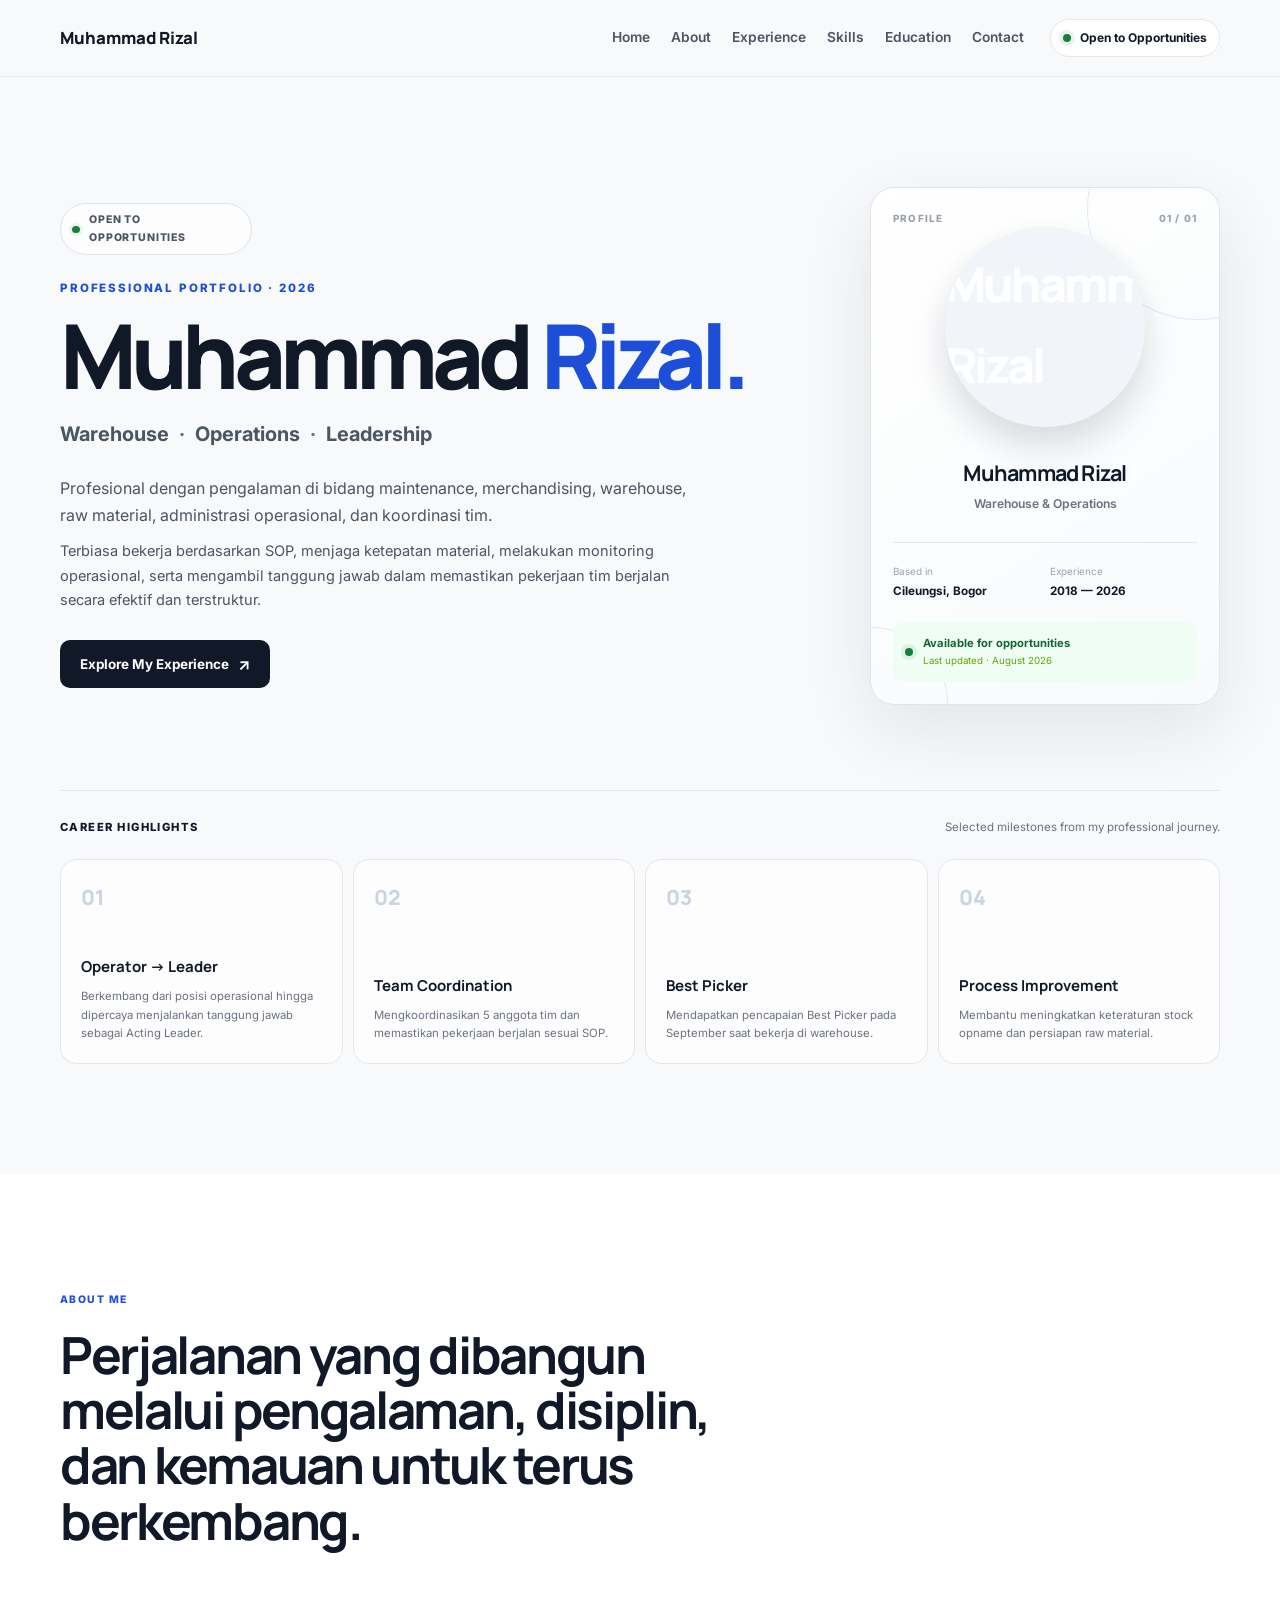
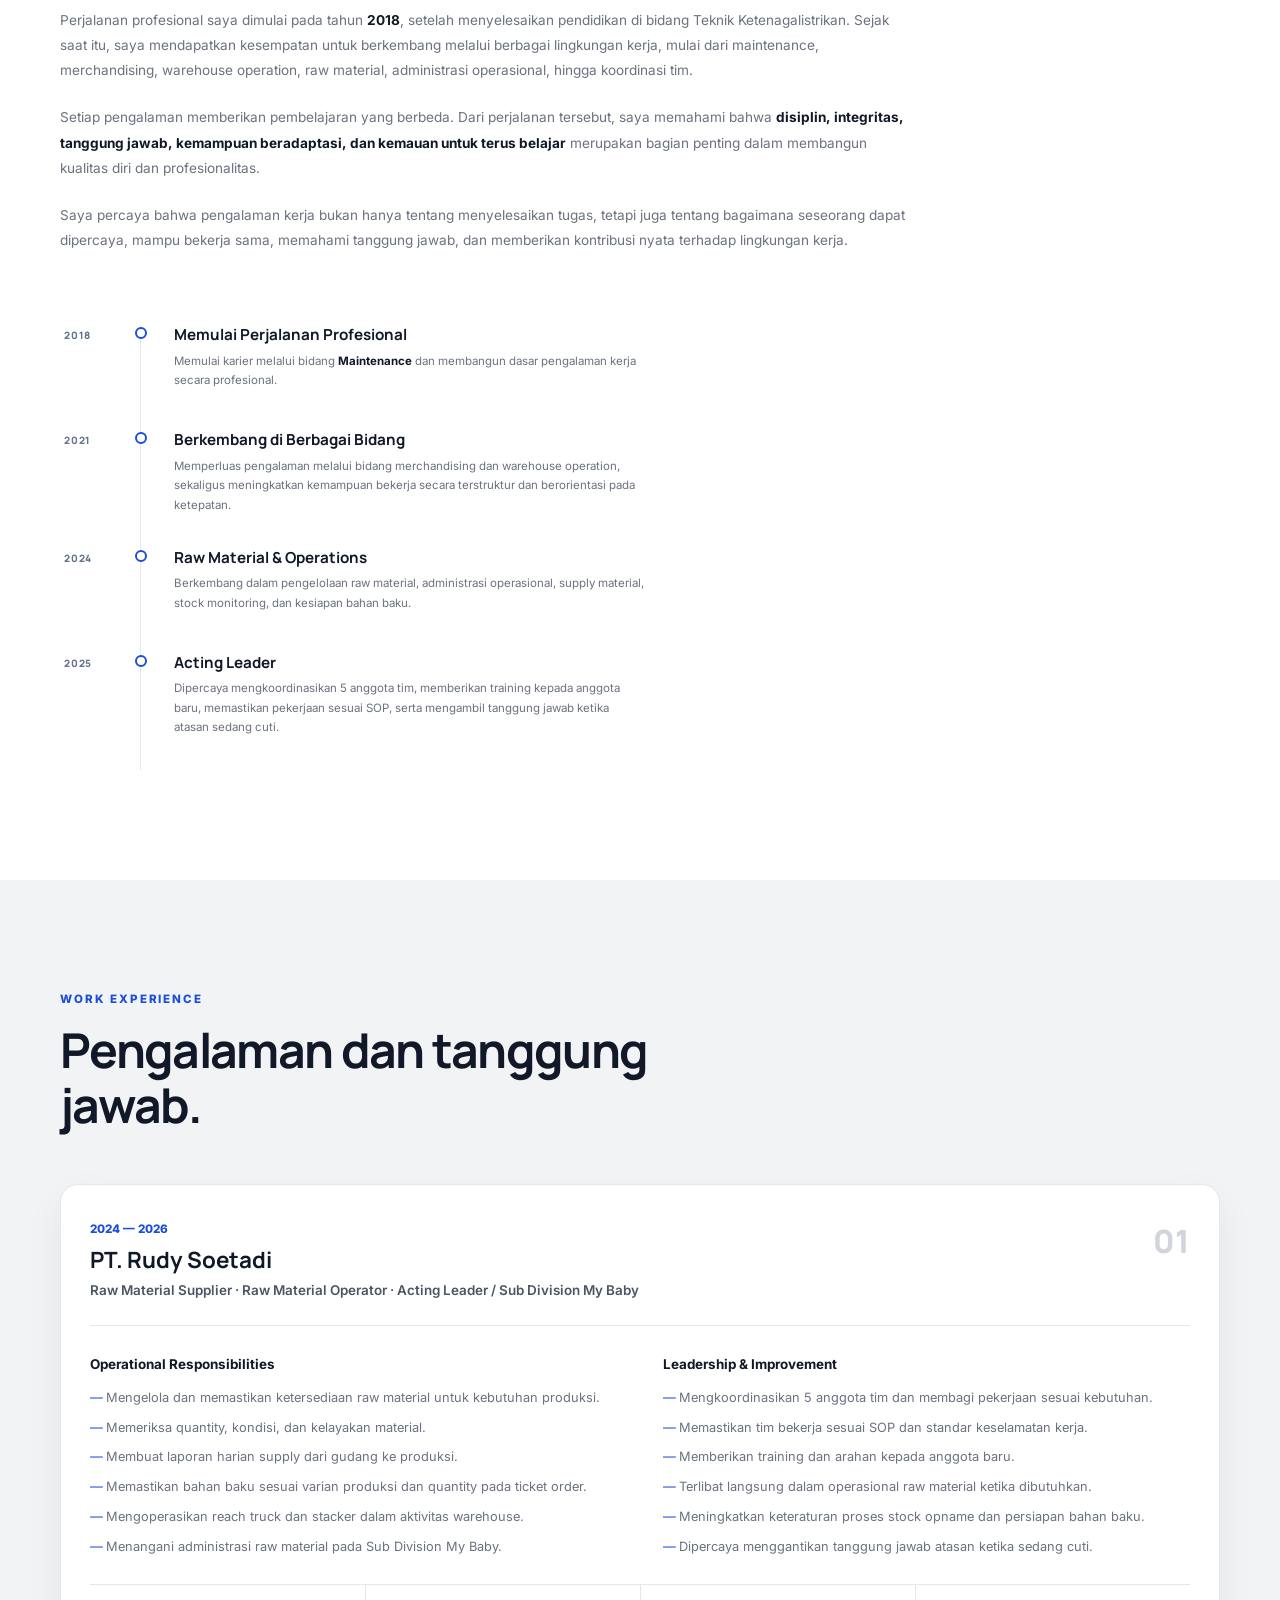
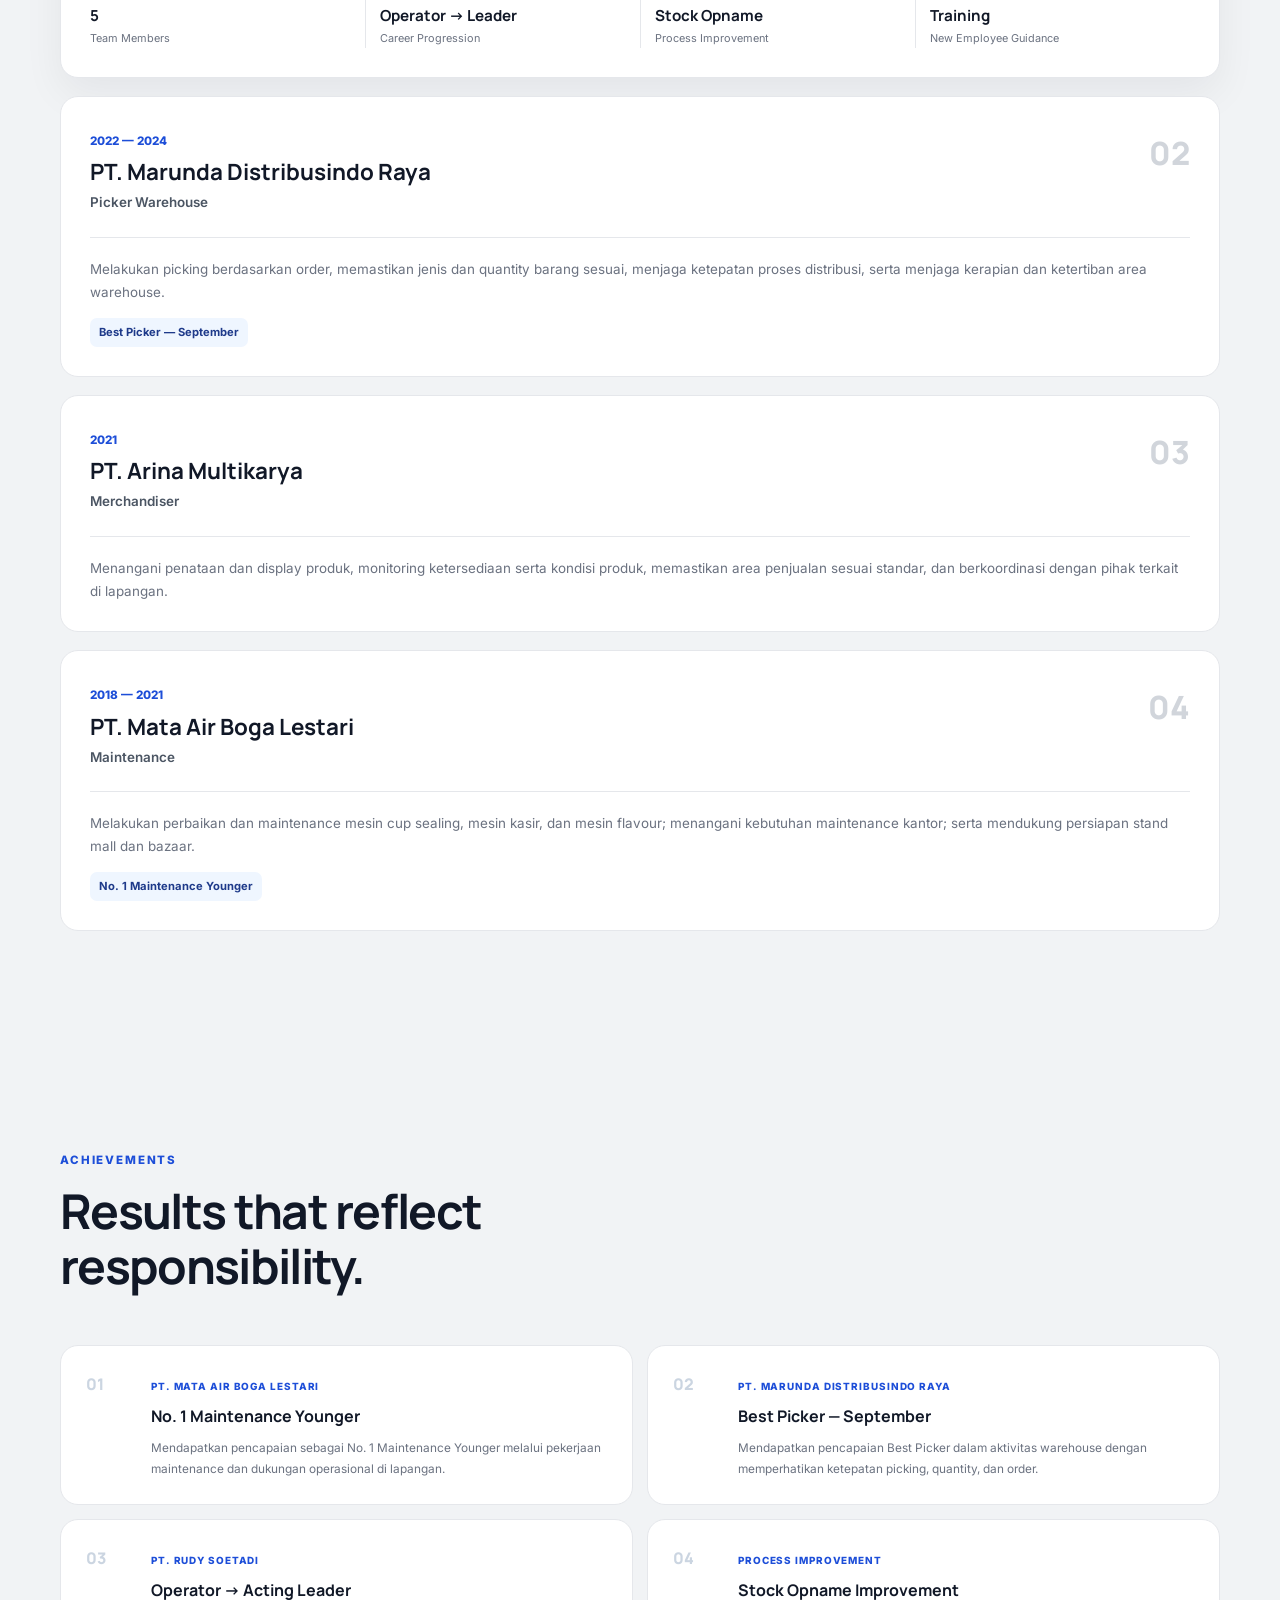
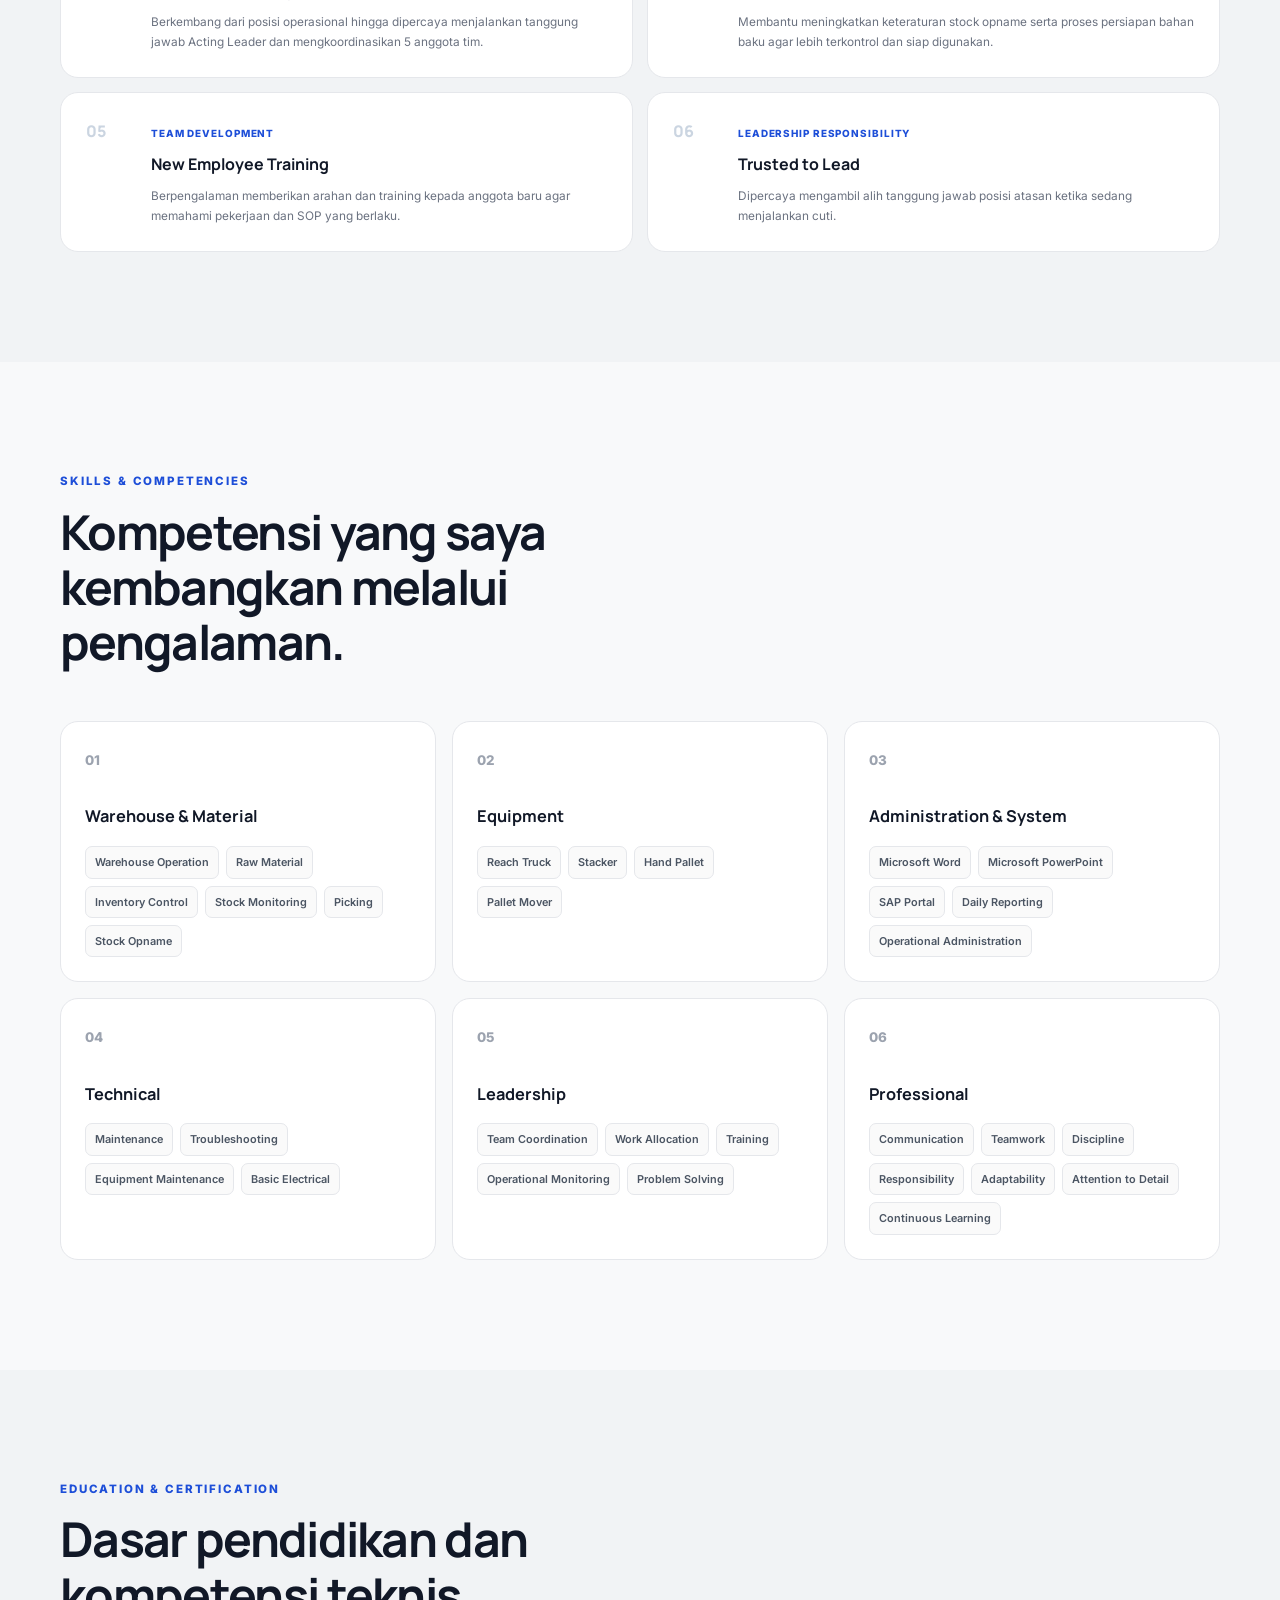
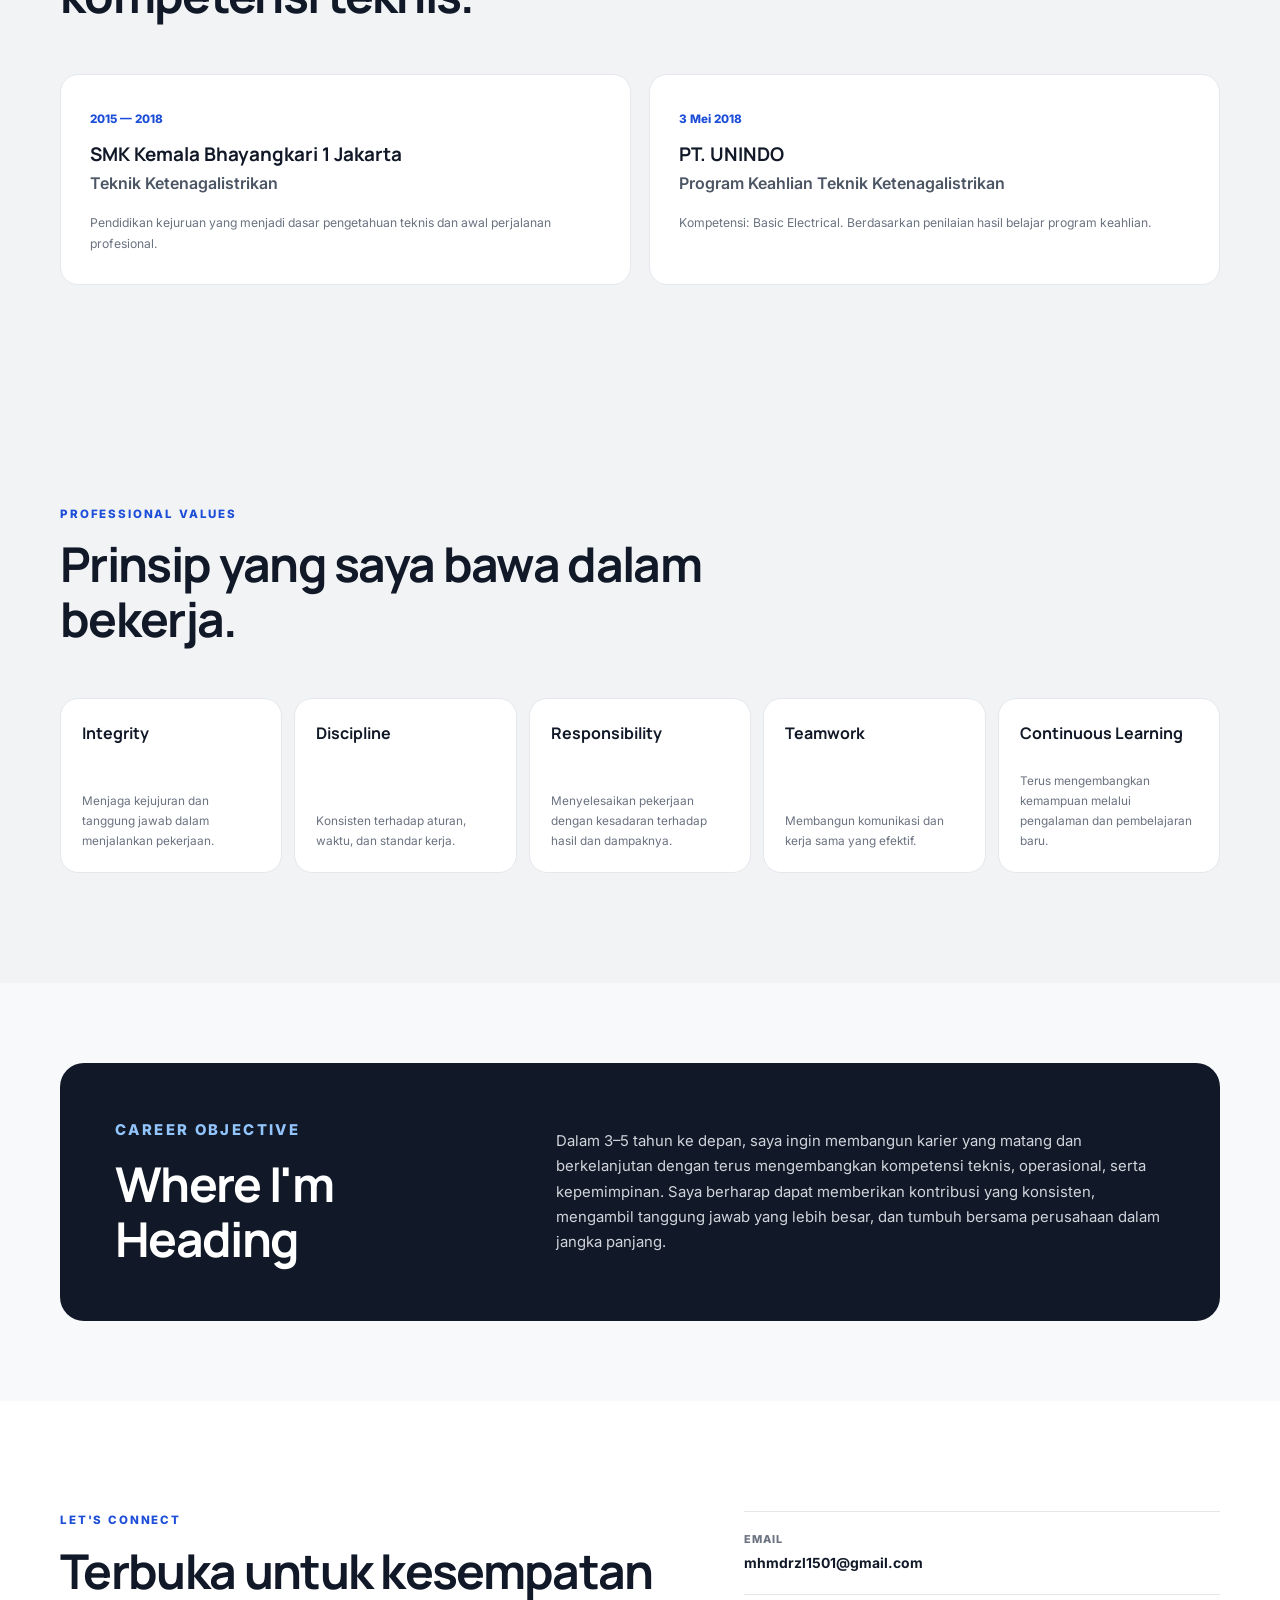
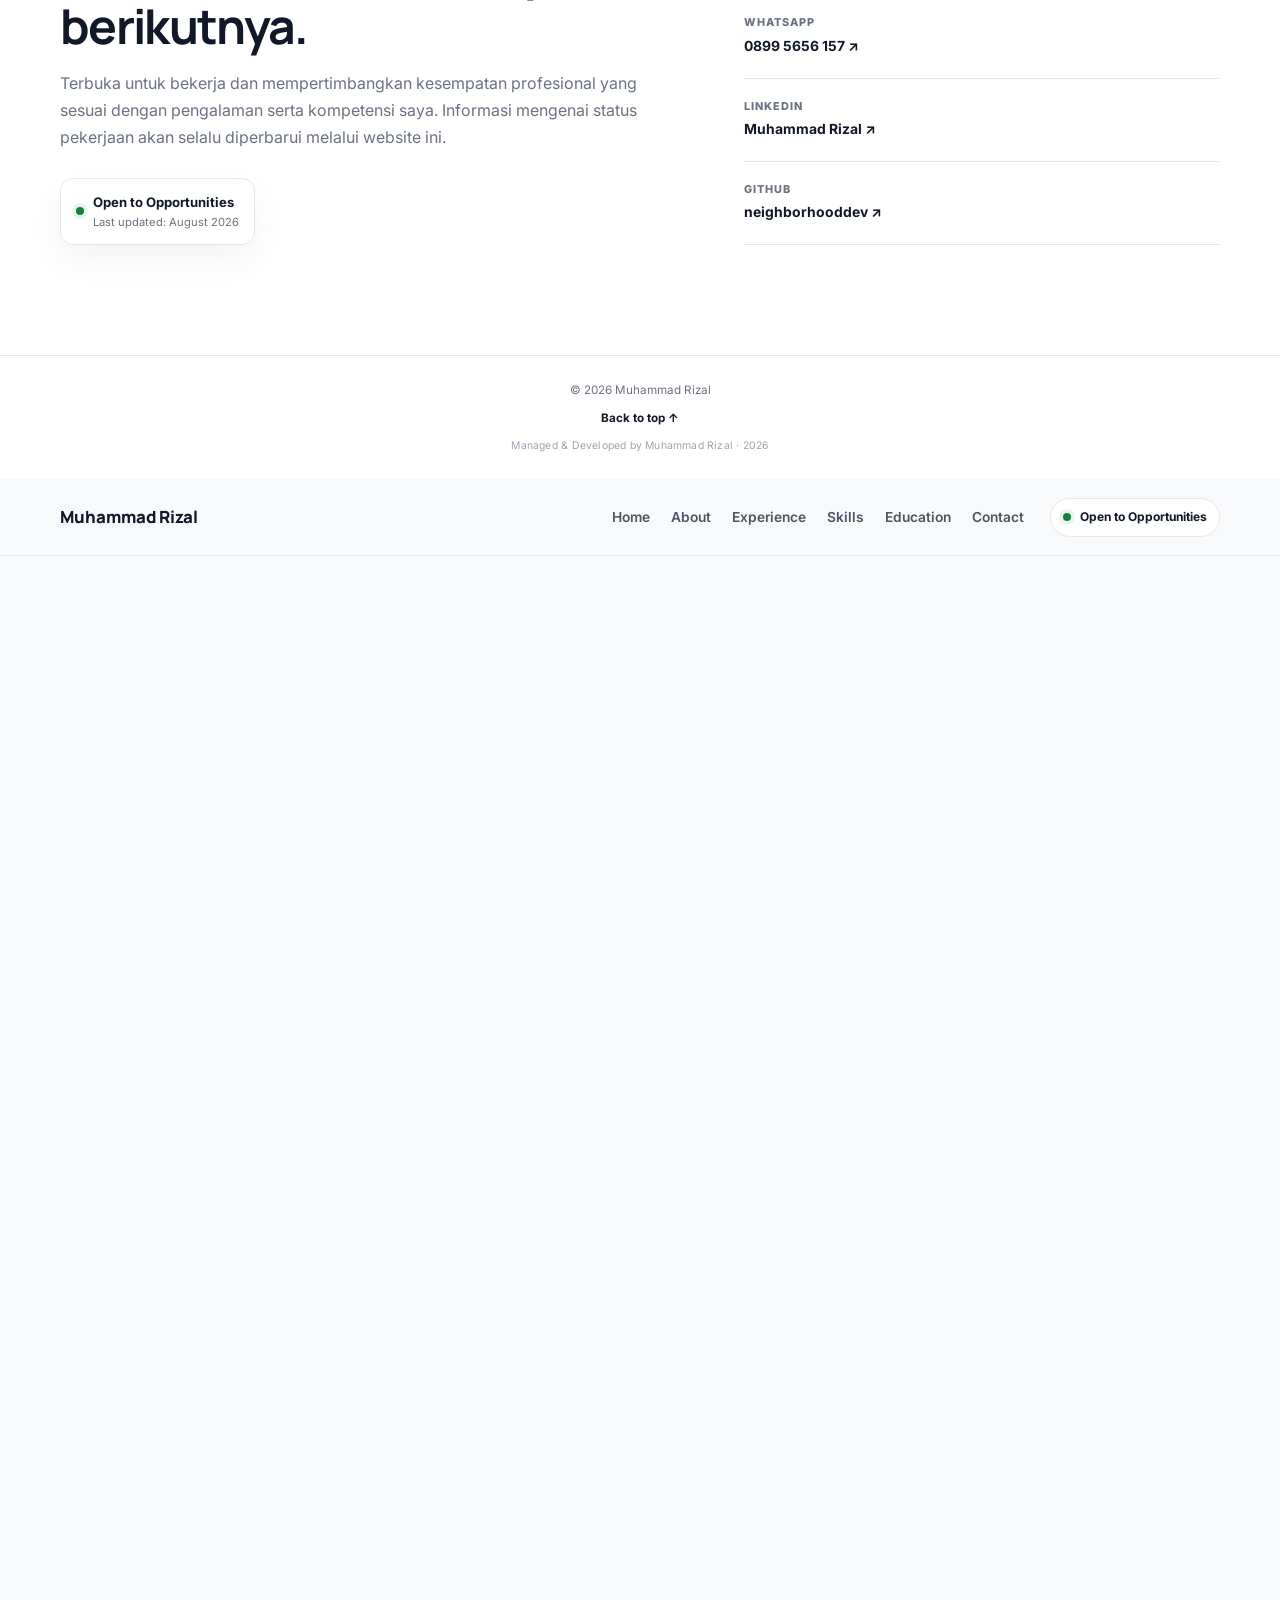
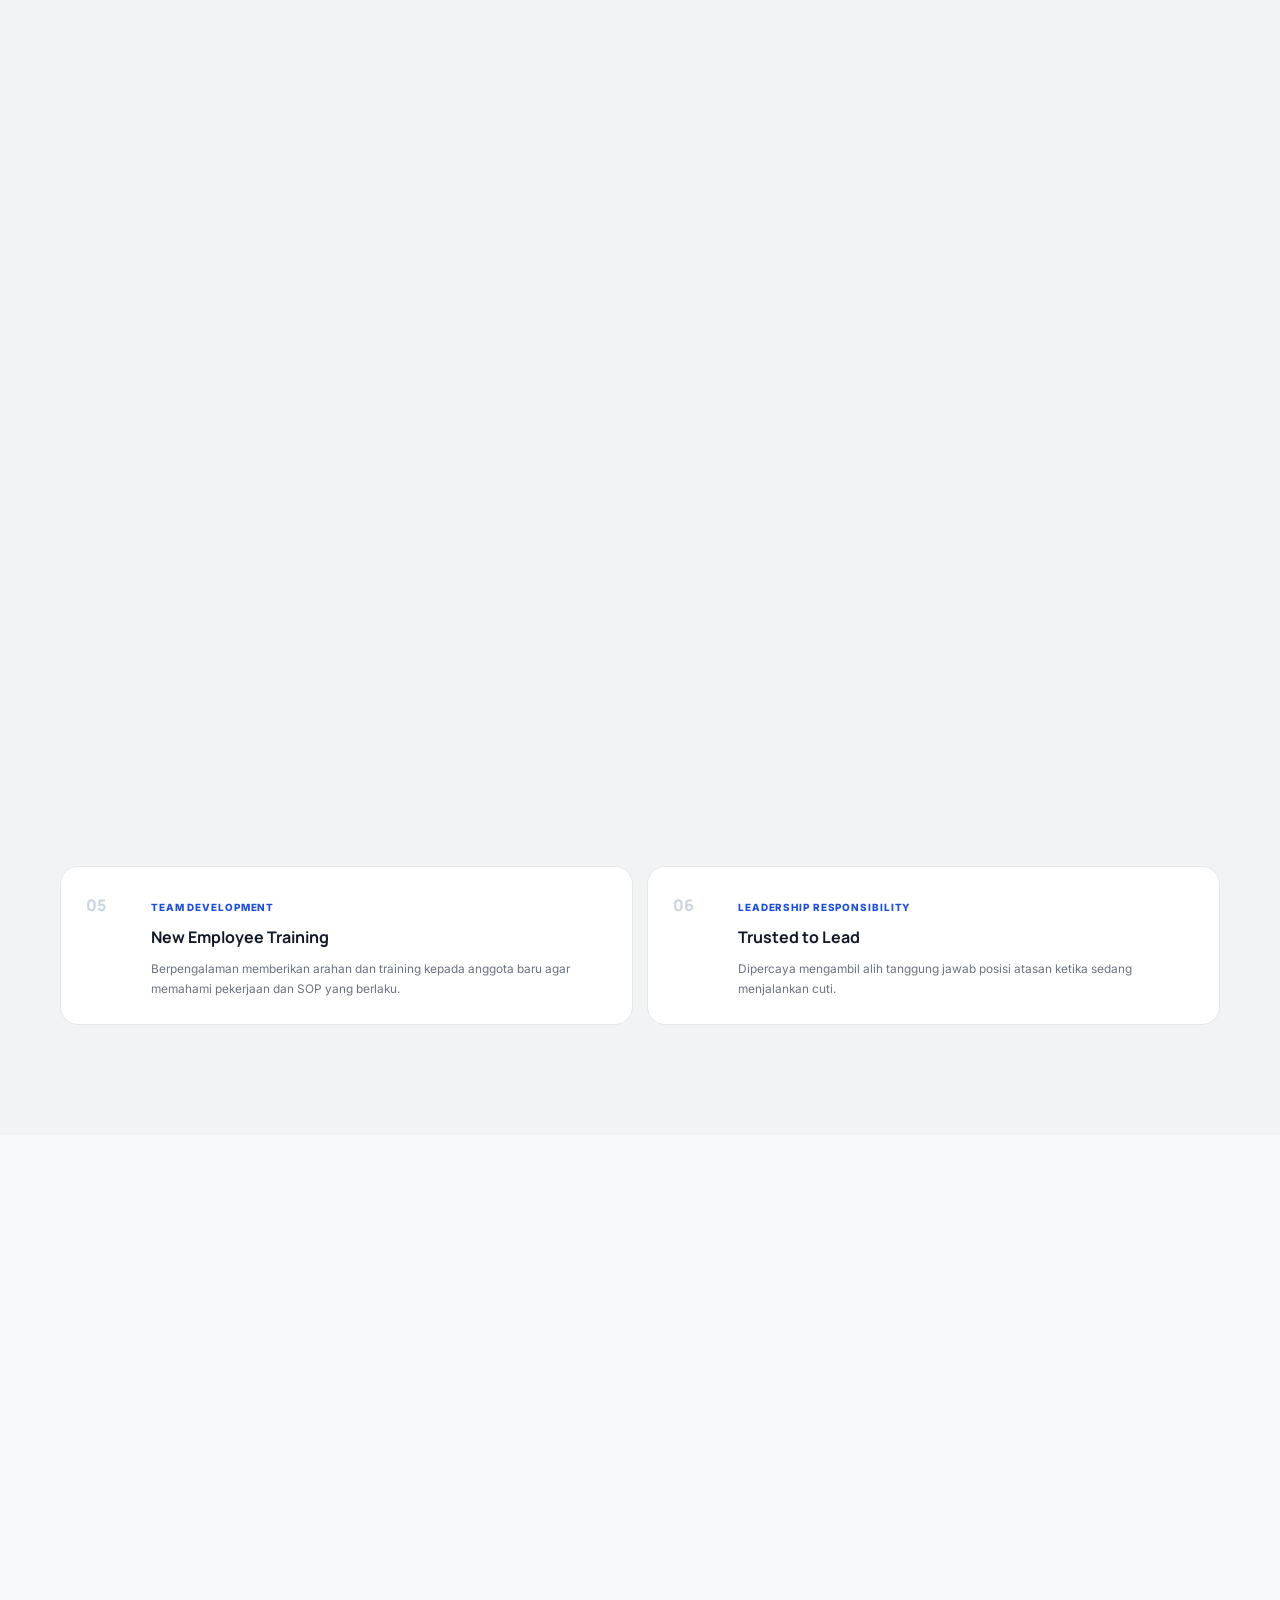
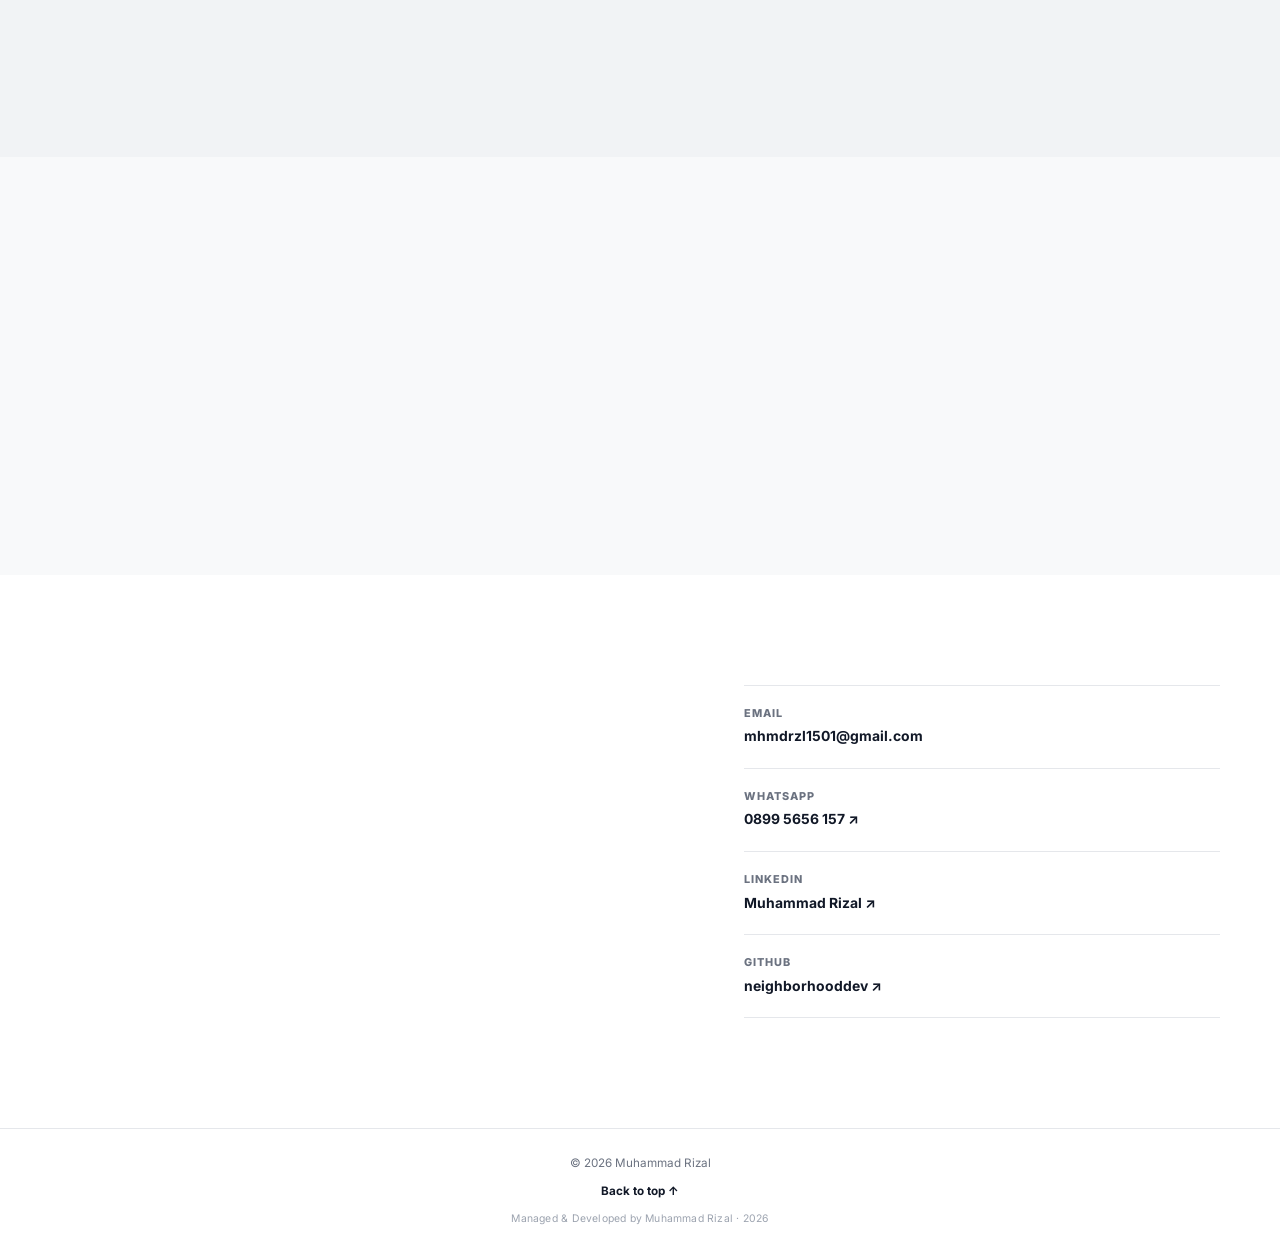
==== commit cea9ef58: "Remove 'About Me' section from index.html Removed the 'About Me' section from the index.html file, w" ====
--- a/index.html
+++ b/index.html
@@ -1780,178 +1780,6 @@
 
 </section>
 
-
-<!-- ================= ABOUT ME ================= -->
-
-<section class="about-section" id="about">
-
-    <div class="container">
-
-        <div class="about-header">
-
-            <span class="section-label">
-                ABOUT ME
-            </span>
-
-            <h2>
-                Perjalanan yang dibangun melalui
-                pengalaman, disiplin, dan kemauan
-                untuk terus berkembang.
-            </h2>
-
-        </div>
-
-
-        <div class="about-content">
-
-            <div class="about-intro">
-
-                <p>
-                    Perjalanan profesional saya dimulai pada tahun
-                    <strong>2018</strong>, setelah menyelesaikan
-                    pendidikan di bidang Teknik Ketenagalistrikan.
-                    Sejak saat itu, saya mendapatkan kesempatan
-                    untuk berkembang melalui berbagai lingkungan
-                    kerja, mulai dari maintenance, merchandising,
-                    warehouse operation, raw material, administrasi
-                    operasional, hingga koordinasi tim.
-                </p>
-
-                <p>
-                    Setiap pengalaman memberikan pembelajaran yang
-                    berbeda. Dari perjalanan tersebut, saya memahami
-                    bahwa <strong>disiplin, integritas, tanggung jawab,
-                    kemampuan beradaptasi, dan kemauan untuk terus
-                    belajar</strong> merupakan bagian penting dalam
-                    membangun kualitas diri dan profesionalitas.
-                </p>
-
-                <p>
-                    Saya percaya bahwa pengalaman kerja bukan hanya
-                    tentang menyelesaikan tugas, tetapi juga tentang
-                    bagaimana seseorang dapat dipercaya, mampu bekerja
-                    sama, memahami tanggung jawab, dan memberikan
-                    kontribusi nyata terhadap lingkungan kerja.
-                </p>
-
-            </div>
-
-
-            <div class="about-journey">
-
-                <div class="journey-item">
-
-                    <div class="journey-year">
-                        2018
-                    </div>
-
-                    <div class="journey-line"></div>
-
-                    <div class="journey-content">
-
-                        <h3>
-                            Memulai Perjalanan Profesional
-                        </h3>
-
-                        <p>
-                            Memulai karier melalui bidang
-                            <strong>Maintenance</strong> dan
-                            membangun dasar pengalaman kerja
-                            secara profesional.
-                        </p>
-
-                    </div>
-
-                </div>
-
-
-                <div class="journey-item">
-
-                    <div class="journey-year">
-                        2021
-                    </div>
-
-                    <div class="journey-line"></div>
-
-                    <div class="journey-content">
-
-                        <h3>
-                            Berkembang di Berbagai Bidang
-                        </h3>
-
-                        <p>
-                            Memperluas pengalaman melalui bidang
-                            merchandising dan warehouse operation,
-                            sekaligus meningkatkan kemampuan bekerja
-                            secara terstruktur dan berorientasi pada
-                            ketepatan.
-                        </p>
-
-                    </div>
-
-                </div>
-
-
-                <div class="journey-item">
-
-                    <div class="journey-year">
-                        2024
-                    </div>
-
-                    <div class="journey-line"></div>
-
-                    <div class="journey-content">
-
-                        <h3>
-                            Raw Material & Operations
-                        </h3>
-
-                        <p>
-                            Berkembang dalam pengelolaan raw material,
-                            administrasi operasional, supply material,
-                            stock monitoring, dan kesiapan bahan baku.
-                        </p>
-
-                    </div>
-
-                </div>
-
-
-                <div class="journey-item">
-
-                    <div class="journey-year">
-                        2025
-                    </div>
-
-                    <div class="journey-line"></div>
-
-                    <div class="journey-content">
-
-                        <h3>
-                            Acting Leader
-                        </h3>
-
-                        <p>
-                            Dipercaya mengkoordinasikan 5 anggota tim,
-                            memberikan training kepada anggota baru,
-                            memastikan pekerjaan sesuai SOP, serta
-                            mengambil tanggung jawab ketika atasan
-                            sedang cuti.
-                        </p>
-
-                    </div>
-
-                </div>
-
-            </div>
-
-        </div>
-
-    </div>
-
-</section>
-
-
 <!-- ================= EXPERIENCE ================= -->
 
 <section class="section muted" id="experience">
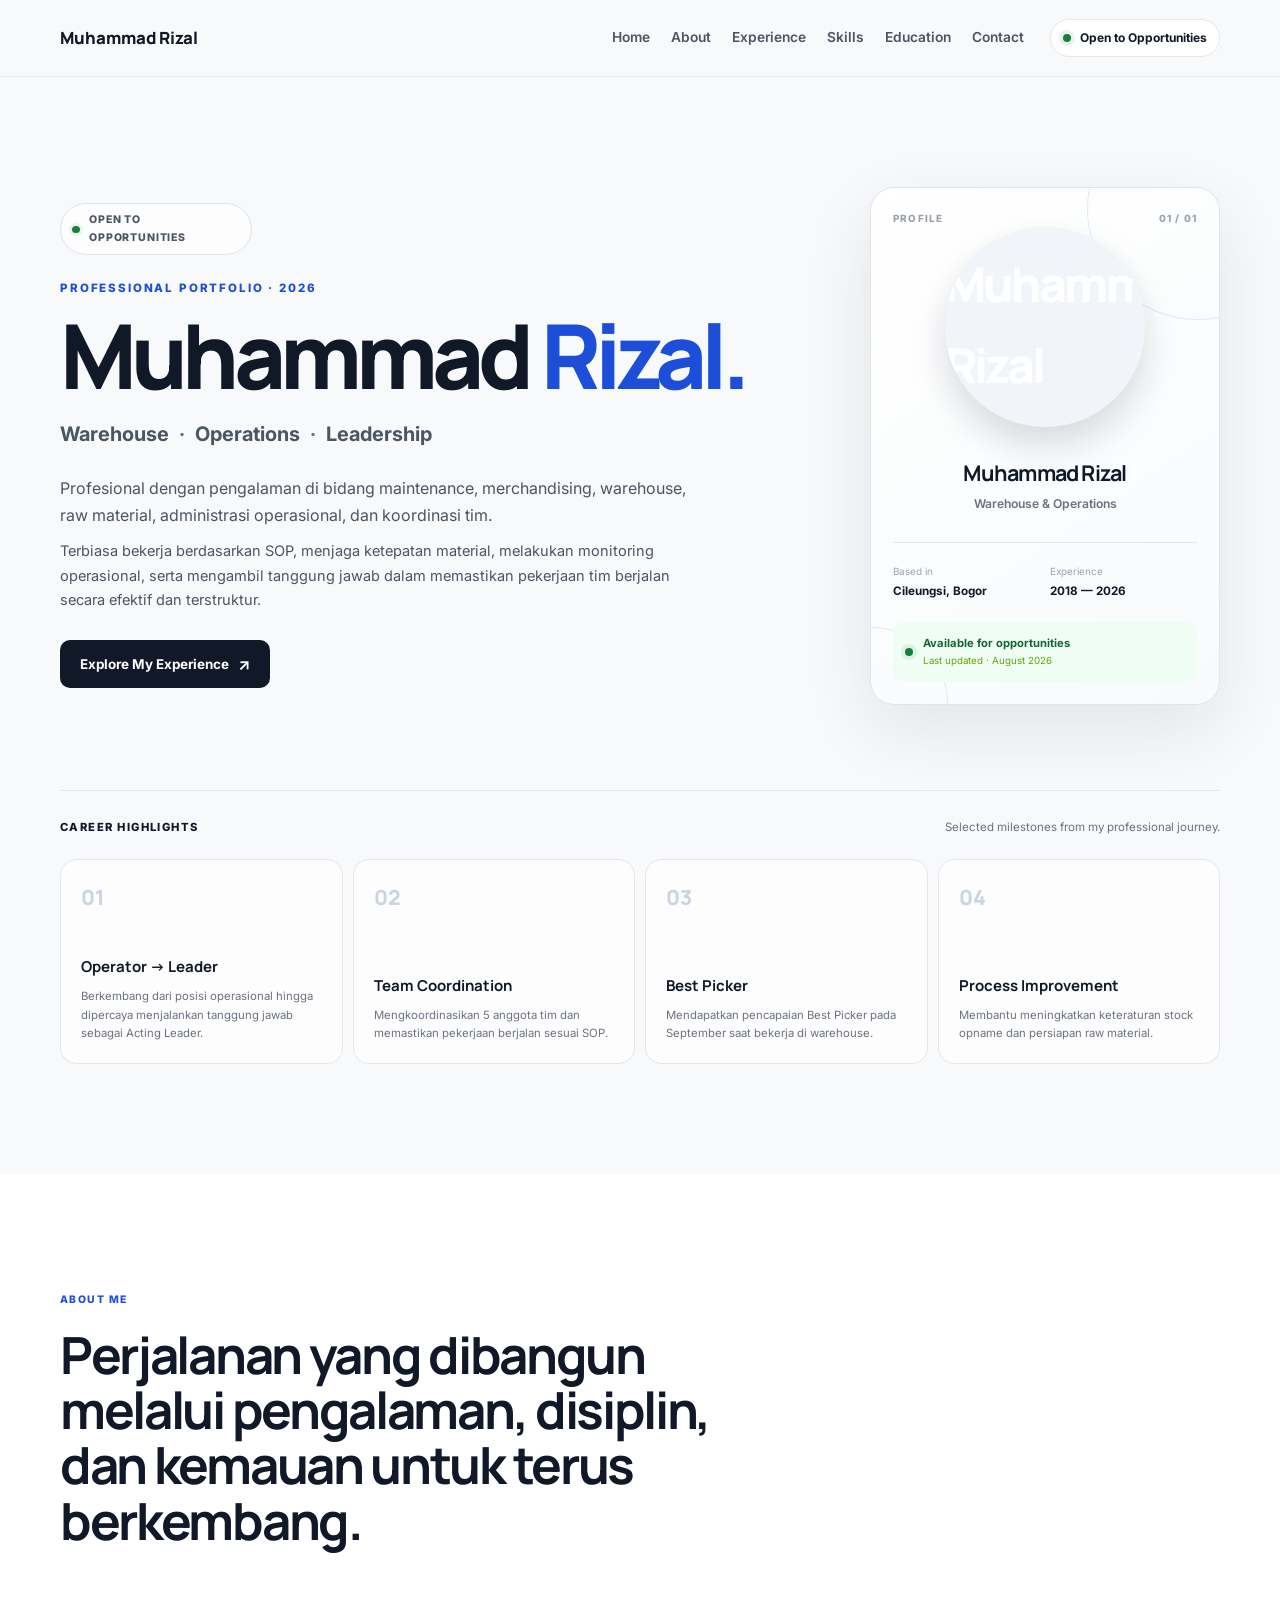
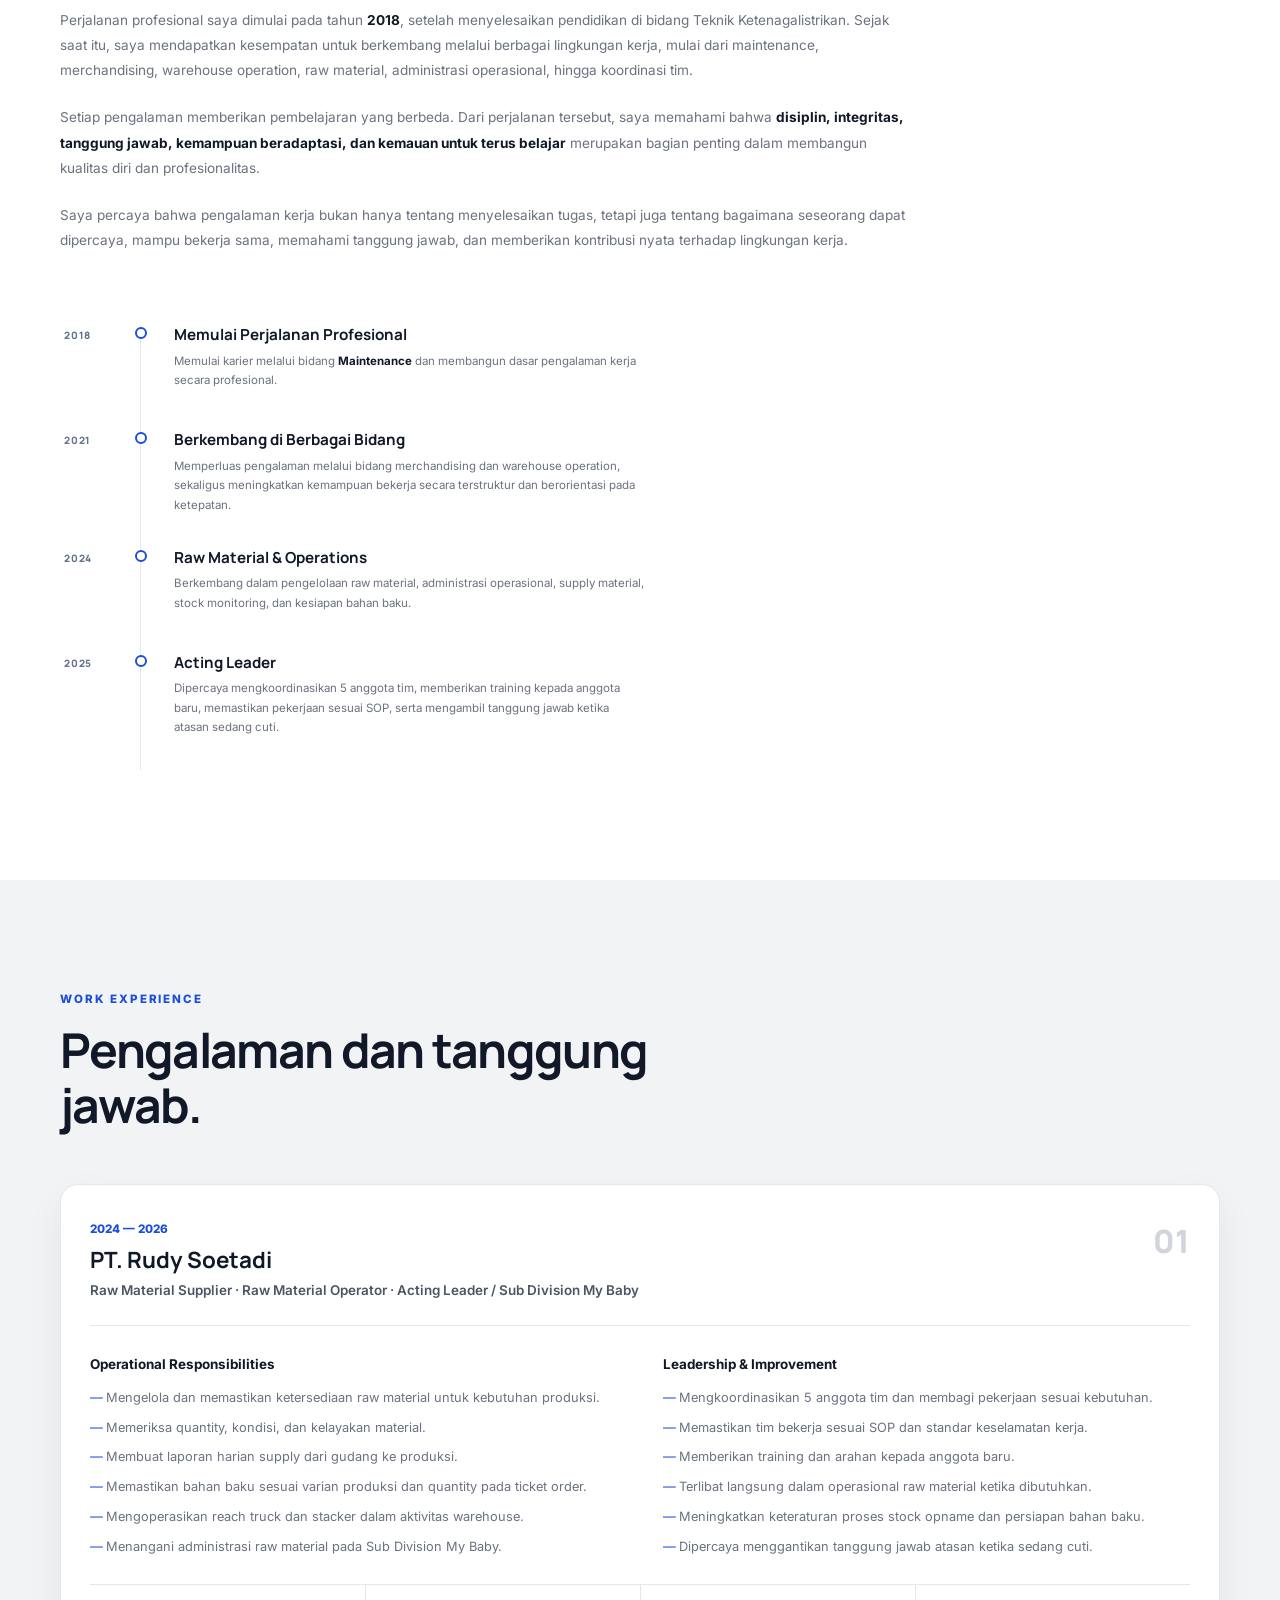
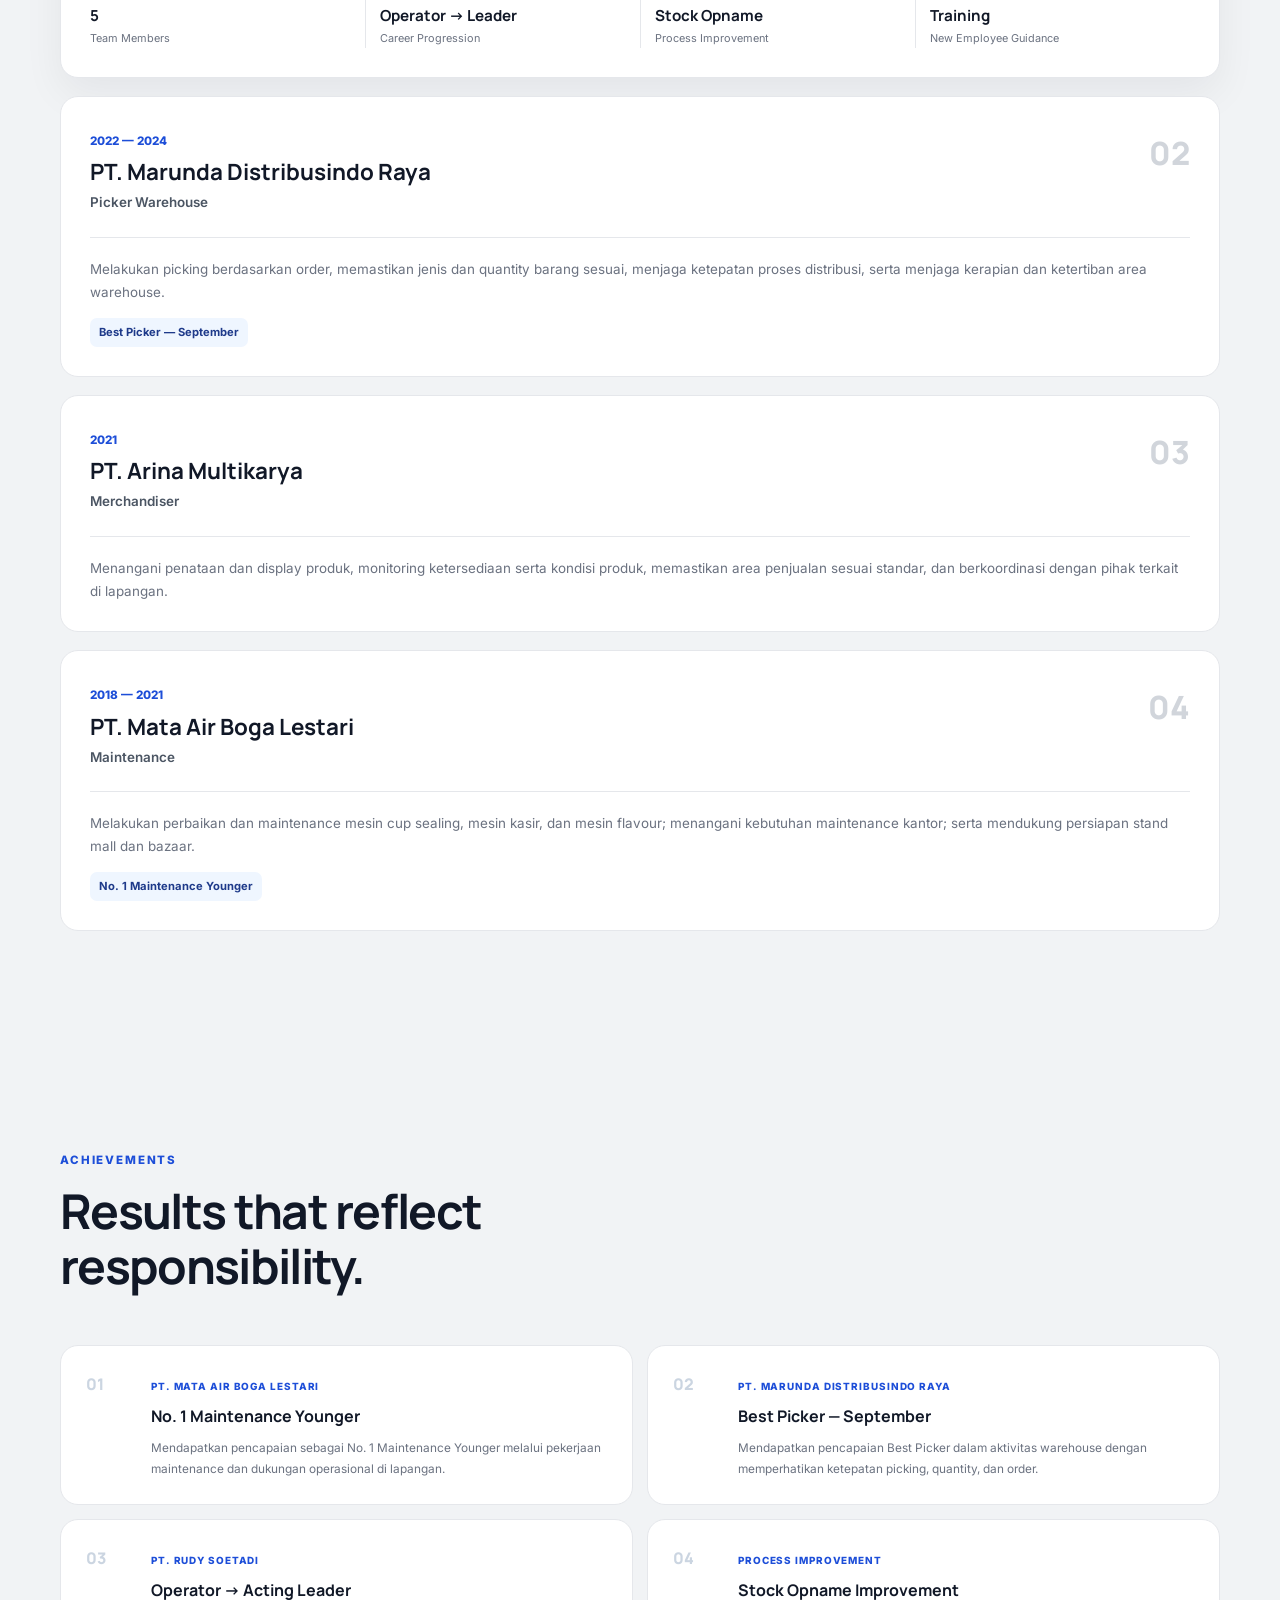
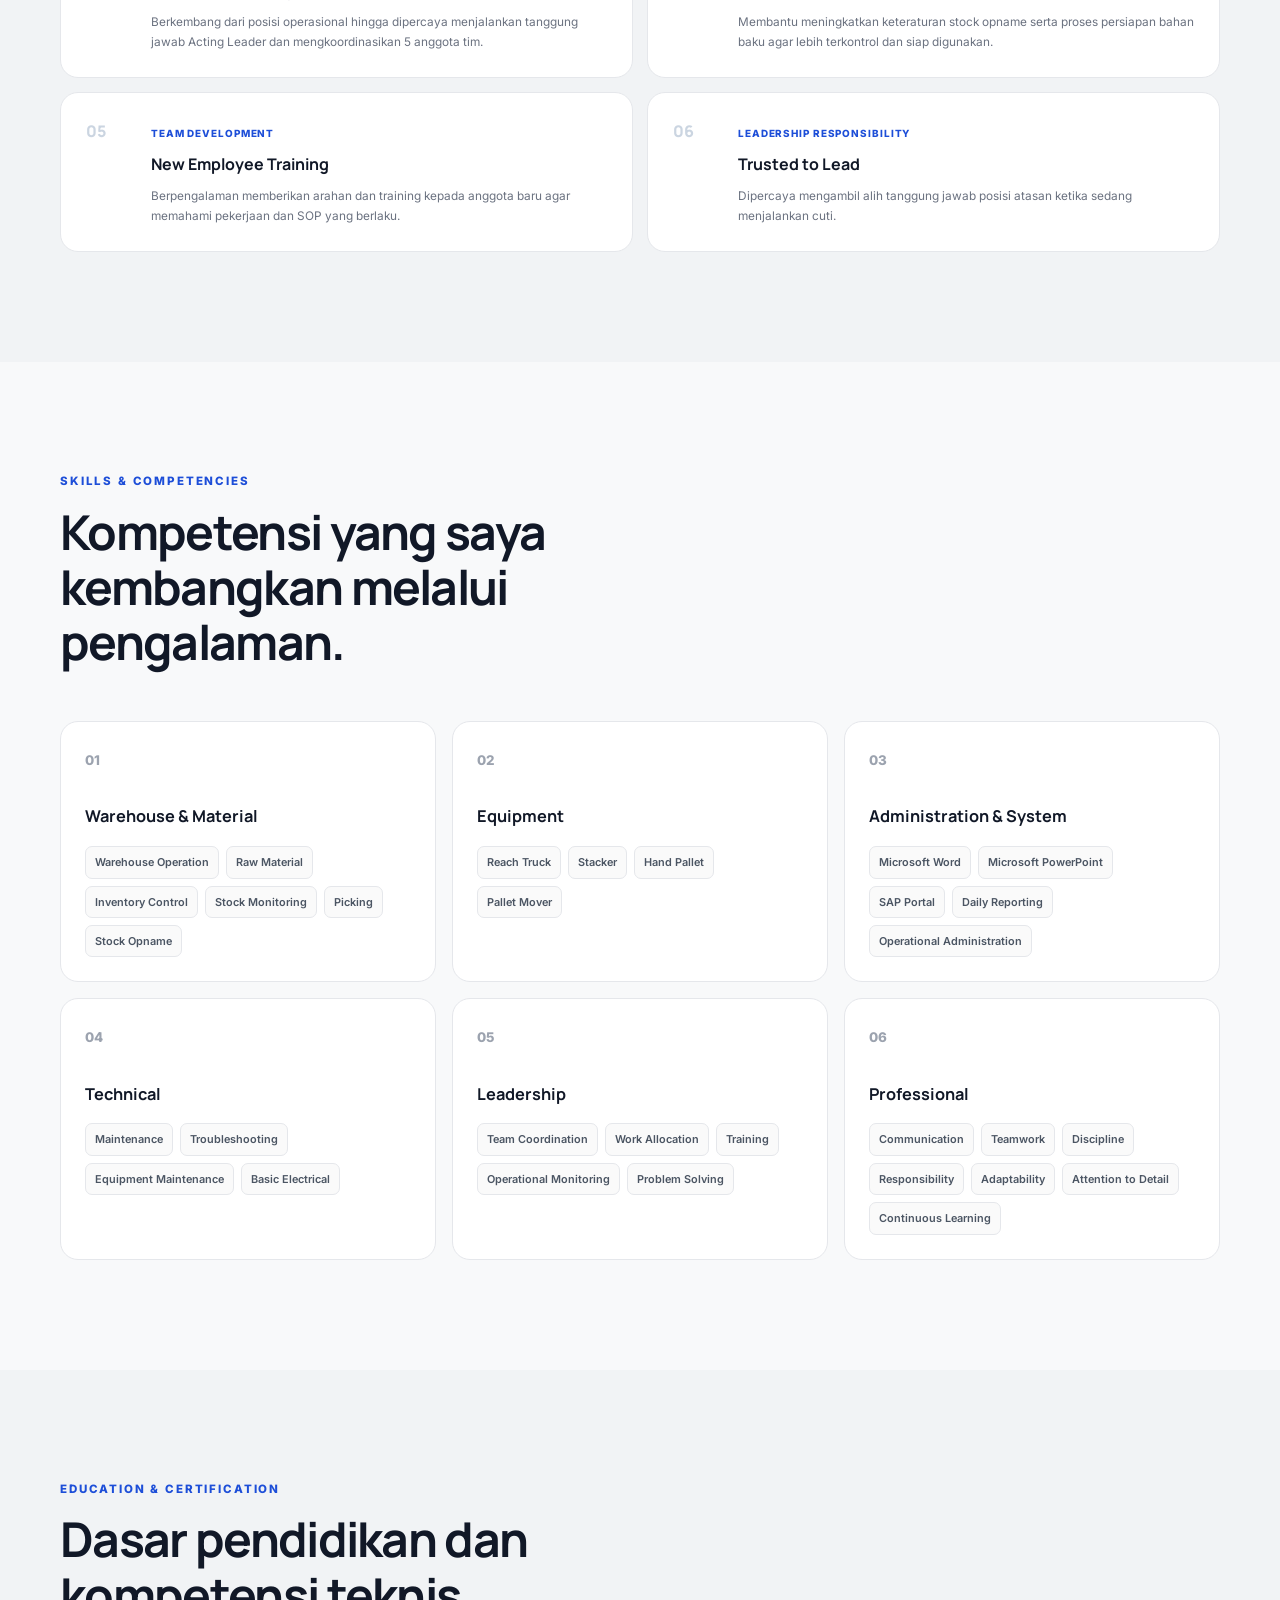
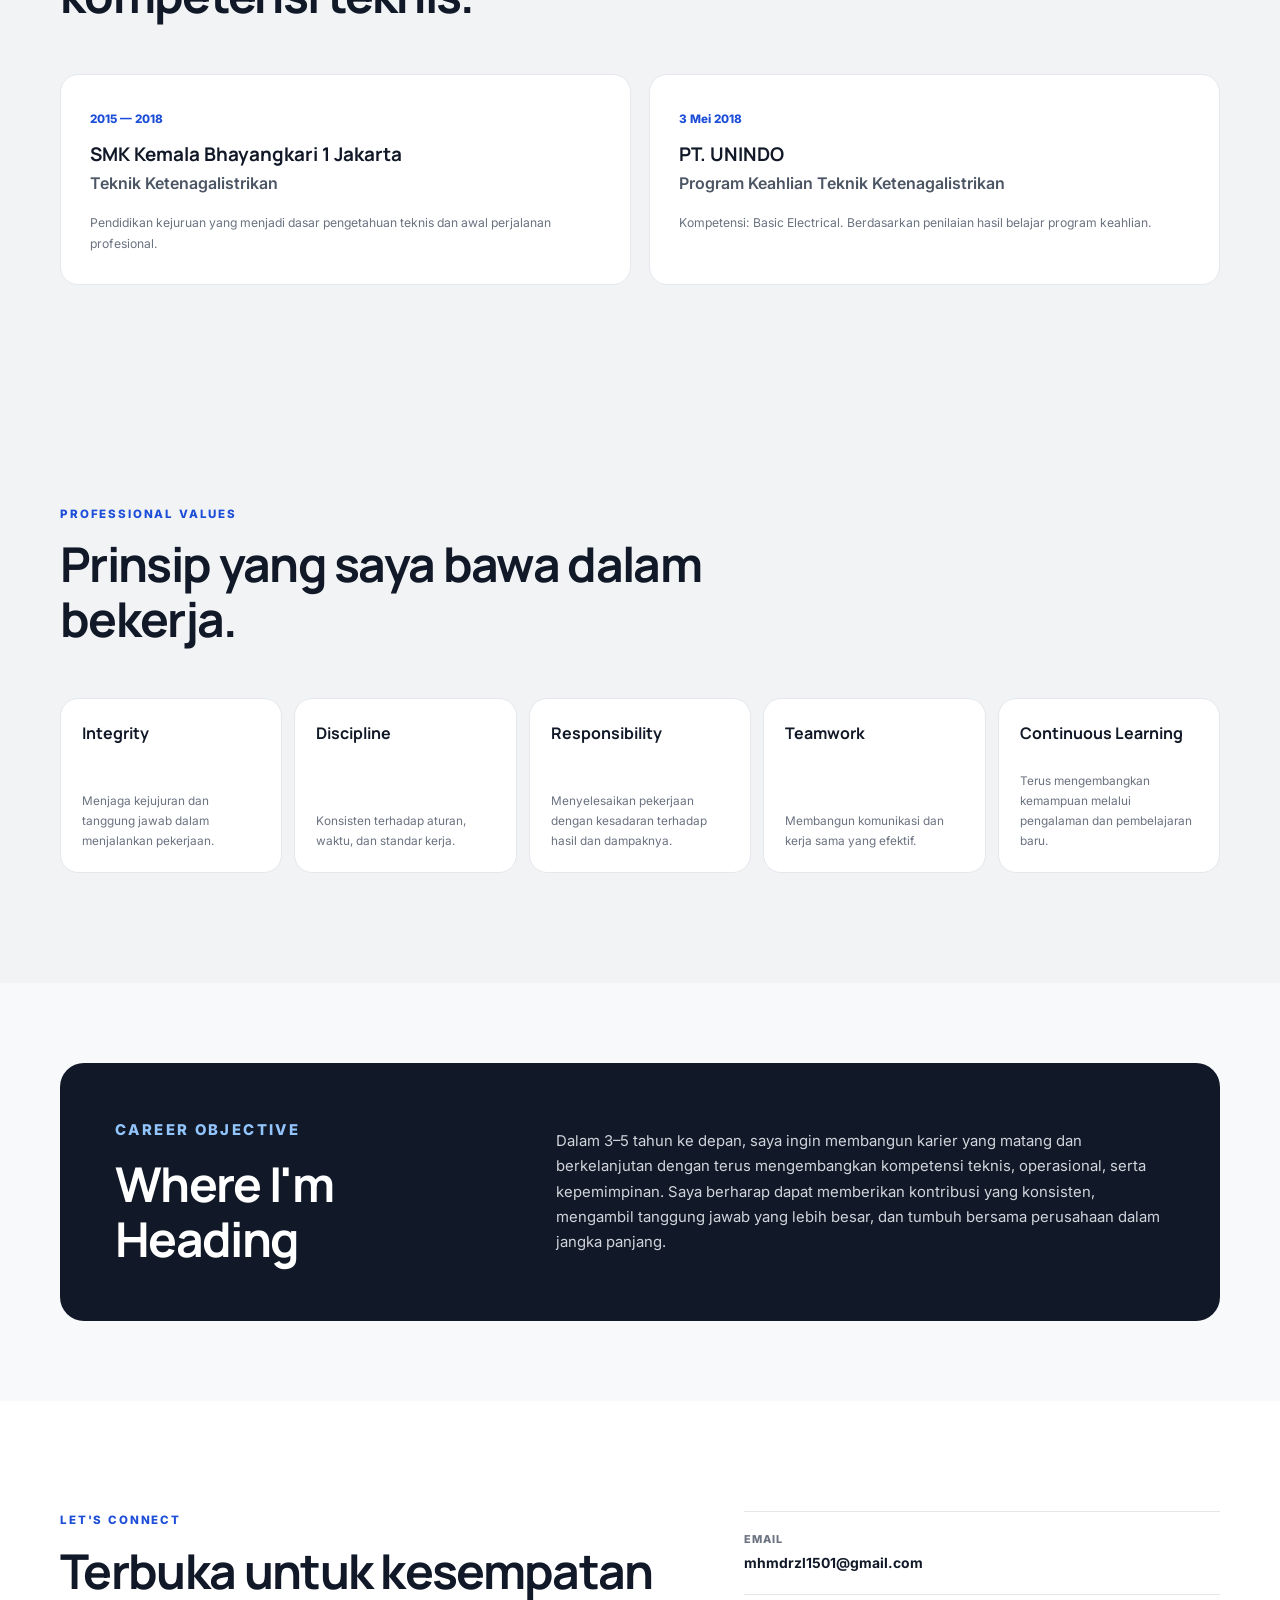
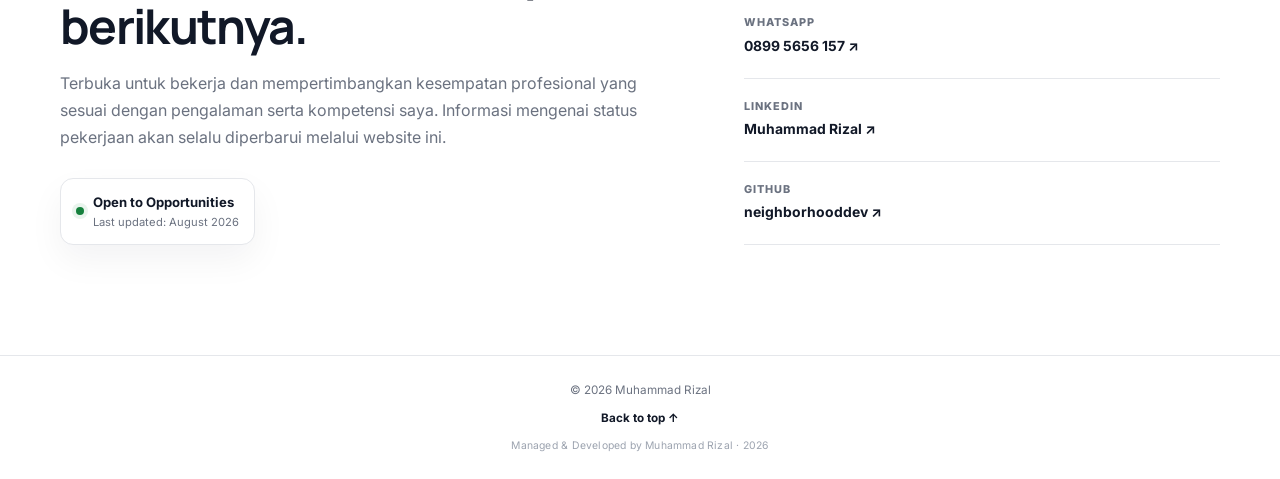
==== commit e36913dd: "Rename aa.html to index.html" ====
--- a/index.html
+++ b/index.html
@@ -1459,1293 +1459,4 @@
 <script src="script.js"></script>
 
 </body>
-</html><!DOCTYPE html>
-<html lang="id">
-
-<head>
-    <meta charset="UTF-8">
-    <meta name="viewport" content="width=device-width, initial-scale=1.0">
-
-    <meta
-        name="description"
-        content="Portfolio profesional Muhammad Rizal — Warehouse, Operations & Leadership."
-    >
-
-    <title>Muhammad Rizal | Professional Portfolio</title>
-
-    <!-- Google Fonts -->
-    <link rel="preconnect" href="https://fonts.googleapis.com">
-    <link rel="preconnect" href="https://fonts.gstatic.com" crossorigin>
-
-    <link
-        href="https://fonts.googleapis.com/css2?family=Inter:wght@400;500;600;700&family=Manrope:wght@600;700;800&display=swap"
-        rel="stylesheet"
-    >
-
-    <link rel="stylesheet" href="style.css">
-</head>
-
-<body>
-
-<header class="site-header">
-
-    <nav class="navbar container">
-
-        <a href="#home" class="brand">
-            Muhammad Rizal
-        </a>
-
-        <button
-            class="menu-toggle"
-            aria-label="Buka menu"
-            aria-expanded="false"
-        >
-            <span></span>
-            <span></span>
-            <span></span>
-        </button>
-
-        <div class="nav-menu">
-            <a href="#home">Home</a>
-            <a href="#about">About</a>
-            <a href="#experience">Experience</a>
-            <a href="#skills">Skills</a>
-            <a href="#education">Education</a>
-            <a href="#contact">Contact</a>
-        </div>
-
-        <a href="#contact" class="availability-pill">
-            <span class="status-dot"></span>
-            Open to Opportunities
-        </a>
-
-    </nav>
-
-</header>
-
-
-<main>
-
-<!-- ================= HERO ================= -->
-
-<section class="hero section" id="home">
-
-    <div class="container">
-
-        <div class="hero-grid">
-
-            <div class="hero-copy reveal">
-
-                <div class="hero-label">
-                    <span class="status-dot"></span>
-                    OPEN TO OPPORTUNITIES
-                </div>
-
-                <p class="eyebrow">
-                    PROFESSIONAL PORTFOLIO · 2026
-                </p>
-
-                <h1>
-                    Muhammad
-                    <span>Rizal.</span>
-                </h1>
-
-                <p class="hero-role">
-                    Warehouse
-                    <i>·</i>
-                    Operations
-                    <i>·</i>
-                    Leadership
-                </p>
-
-                <p class="hero-description">
-                    Profesional dengan pengalaman di bidang
-                    maintenance, merchandising, warehouse,
-                    raw material, administrasi operasional,
-                    dan koordinasi tim.
-                </p>
-
-                <p class="hero-description secondary-description">
-                    Terbiasa bekerja berdasarkan SOP, menjaga
-                    ketepatan material, melakukan monitoring
-                    operasional, serta mengambil tanggung jawab
-                    dalam memastikan pekerjaan tim berjalan
-                    secara efektif dan terstruktur.
-                </p>
-
-                <div class="hero-actions">
-
-                    <a
-                        href="#experience"
-                        class="button primary"
-                    >
-                        Explore My Experience
-                        <span>↗</span>
-                    </a>
-
-                </div>
-
-            </div>
-
-
-            <div class="hero-profile reveal">
-
-                <div class="profile-card">
-
-                    <div class="profile-top">
-                        <span>PROFILE</span>
-                        <span>01 / 01</span>
-                    </div>
-
-                    <div class="profile-monogram">
-
-                        <img
-                            src="https://i.imgur.com/rXonuzf.jpeg"
-                            alt="Muhammad Rizal"
-                        >
-
-                    </div>
-
-                    <div class="profile-info">
-
-                        <h2>
-                            Muhammad Rizal
-                        </h2>
-
-                        <p>
-                            Warehouse & Operations
-                        </p>
-
-                    </div>
-
-                    <div class="profile-meta">
-
-                        <div>
-                            <span>Based in</span>
-                            <strong>
-                                Cileungsi, Bogor
-                            </strong>
-                        </div>
-
-                        <div>
-                            <span>Experience</span>
-                            <strong>
-                                2018 — 2026
-                            </strong>
-                        </div>
-
-                    </div>
-
-                    <div class="profile-status">
-
-                        <span class="status-dot"></span>
-
-                        <div>
-
-                            <strong>
-                                Available for opportunities
-                            </strong>
-
-                            <small>
-                                Last updated · August 2026
-                            </small>
-
-                        </div>
-
-                    </div>
-
-                </div>
-
-            </div>
-
-        </div>
-
-
-        <!-- ================= CAREER HIGHLIGHTS ================= -->
-
-        <div class="career-highlights reveal">
-
-            <div class="highlights-heading">
-
-                <span>
-                    CAREER HIGHLIGHTS
-                </span>
-
-                <p>
-                    Selected milestones from my
-                    professional journey.
-                </p>
-
-            </div>
-
-
-            <div class="highlight-grid">
-
-                <article class="highlight-card">
-
-                    <div class="highlight-number">
-                        01
-                    </div>
-
-                    <div>
-
-                        <strong>
-                            Operator → Leader
-                        </strong>
-
-                        <p>
-                            Berkembang dari posisi operasional
-                            hingga dipercaya menjalankan
-                            tanggung jawab sebagai Acting Leader.
-                        </p>
-
-                    </div>
-
-                </article>
-
-
-                <article class="highlight-card">
-
-                    <div class="highlight-number">
-                        02
-                    </div>
-
-                    <div>
-
-                        <strong>
-                            Team Coordination
-                        </strong>
-
-                        <p>
-                            Mengkoordinasikan 5 anggota
-                            tim dan memastikan pekerjaan
-                            berjalan sesuai SOP.
-                        </p>
-
-                    </div>
-
-                </article>
-
-
-                <article class="highlight-card">
-
-                    <div class="highlight-number">
-                        03
-                    </div>
-
-                    <div>
-
-                        <strong>
-                            Best Picker
-                        </strong>
-
-                        <p>
-                            Mendapatkan pencapaian
-                            Best Picker pada September
-                            saat bekerja di warehouse.
-                        </p>
-
-                    </div>
-
-                </article>
-
-
-                <article class="highlight-card">
-
-                    <div class="highlight-number">
-                        04
-                    </div>
-
-                    <div>
-
-                        <strong>
-                            Process Improvement
-                        </strong>
-
-                        <p>
-                            Membantu meningkatkan
-                            keteraturan stock opname
-                            dan persiapan raw material.
-                        </p>
-
-                    </div>
-
-                </article>
-
-            </div>
-
-        </div>
-
-    </div>
-
-</section>
-
-<!-- ================= EXPERIENCE ================= -->
-
-<section class="section muted" id="experience">
-
-    <div class="container">
-
-        <div class="section-heading reveal">
-
-            <p class="eyebrow">
-                WORK EXPERIENCE
-            </p>
-
-            <h2>
-                Pengalaman dan tanggung jawab.
-            </h2>
-
-        </div>
-
-
-        <div class="experience-list">
-
-
-            <!-- RUDY SOETADI -->
-
-            <article class="experience-card featured reveal">
-
-                <div class="experience-top">
-
-                    <div>
-
-                        <span>
-                            2024 — 2026
-                        </span>
-
-                        <h3>
-                            PT. Rudy Soetadi
-                        </h3>
-
-                        <p>
-                            Raw Material Supplier ·
-                            Raw Material Operator ·
-                            Acting Leader / Sub Division My Baby
-                        </p>
-
-                    </div>
-
-                    <strong>
-                        01
-                    </strong>
-
-                </div>
-
-
-                <div class="experience-columns">
-
-                    <div>
-
-                        <h4>
-                            Operational Responsibilities
-                        </h4>
-
-                        <ul>
-
-                            <li>
-                                Mengelola dan memastikan ketersediaan
-                                raw material untuk kebutuhan produksi.
-                            </li>
-
-                            <li>
-                                Memeriksa quantity, kondisi, dan
-                                kelayakan material.
-                            </li>
-
-                            <li>
-                                Membuat laporan harian supply dari
-                                gudang ke produksi.
-                            </li>
-
-                            <li>
-                                Memastikan bahan baku sesuai varian
-                                produksi dan quantity pada ticket order.
-                            </li>
-
-                            <li>
-                                Mengoperasikan reach truck dan stacker
-                                dalam aktivitas warehouse.
-                            </li>
-
-                            <li>
-                                Menangani administrasi raw material
-                                pada Sub Division My Baby.
-                            </li>
-
-                        </ul>
-
-                    </div>
-
-
-                    <div>
-
-                        <h4>
-                            Leadership & Improvement
-                        </h4>
-
-                        <ul>
-
-                            <li>
-                                Mengkoordinasikan 5 anggota tim dan
-                                membagi pekerjaan sesuai kebutuhan.
-                            </li>
-
-                            <li>
-                                Memastikan tim bekerja sesuai SOP
-                                dan standar keselamatan kerja.
-                            </li>
-
-                            <li>
-                                Memberikan training dan arahan kepada
-                                anggota baru.
-                            </li>
-
-                            <li>
-                                Terlibat langsung dalam operasional
-                                raw material ketika dibutuhkan.
-                            </li>
-
-                            <li>
-                                Meningkatkan keteraturan proses
-                                stock opname dan persiapan bahan baku.
-                            </li>
-
-                            <li>
-                                Dipercaya menggantikan tanggung jawab
-                                atasan ketika sedang cuti.
-                            </li>
-
-                        </ul>
-
-                    </div>
-
-                </div>
-
-
-                <div class="achievement-panel">
-
-                    <div>
-                        <strong>5</strong>
-                        <span>Team Members</span>
-                    </div>
-
-                    <div>
-                        <strong>
-                            Operator → Leader
-                        </strong>
-                        <span>
-                            Career Progression
-                        </span>
-                    </div>
-
-                    <div>
-                        <strong>
-                            Stock Opname
-                        </strong>
-                        <span>
-                            Process Improvement
-                        </span>
-                    </div>
-
-                    <div>
-                        <strong>
-                            Training
-                        </strong>
-                        <span>
-                            New Employee Guidance
-                        </span>
-                    </div>
-
-                </div>
-
-            </article>
-
-
-            <!-- MARUNDA -->
-
-            <article class="experience-card reveal">
-
-                <div class="experience-top">
-
-                    <div>
-
-                        <span>
-                            2022 — 2024
-                        </span>
-
-                        <h3>
-                            PT. Marunda Distribusindo Raya
-                        </h3>
-
-                        <p>
-                            Picker Warehouse
-                        </p>
-
-                    </div>
-
-                    <strong>
-                        02
-                    </strong>
-
-                </div>
-
-                <p class="simple">
-                    Melakukan picking berdasarkan order,
-                    memastikan jenis dan quantity barang sesuai,
-                    menjaga ketepatan proses distribusi,
-                    serta menjaga kerapian dan ketertiban
-                    area warehouse.
-                </p>
-
-                <em>
-                    Best Picker — September
-                </em>
-
-            </article>
-
-
-            <!-- ARINA -->
-
-            <article class="experience-card reveal">
-
-                <div class="experience-top">
-
-                    <div>
-
-                        <span>
-                            2021
-                        </span>
-
-                        <h3>
-                            PT. Arina Multikarya
-                        </h3>
-
-                        <p>
-                            Merchandiser
-                        </p>
-
-                    </div>
-
-                    <strong>
-                        03
-                    </strong>
-
-                </div>
-
-                <p class="simple">
-                    Menangani penataan dan display produk,
-                    monitoring ketersediaan serta kondisi produk,
-                    memastikan area penjualan sesuai standar,
-                    dan berkoordinasi dengan pihak terkait
-                    di lapangan.
-                </p>
-
-            </article>
-
-
-            <!-- MATA AIR -->
-
-            <article class="experience-card reveal">
-
-                <div class="experience-top">
-
-                    <div>
-
-                        <span>
-                            2018 — 2021
-                        </span>
-
-                        <h3>
-                            PT. Mata Air Boga Lestari
-                        </h3>
-
-                        <p>
-                            Maintenance
-                        </p>
-
-                    </div>
-
-                    <strong>
-                        04
-                    </strong>
-
-                </div>
-
-                <p class="simple">
-                    Melakukan perbaikan dan maintenance mesin
-                    cup sealing, mesin kasir, dan mesin flavour;
-                    menangani kebutuhan maintenance kantor;
-                    serta mendukung persiapan stand mall dan bazaar.
-                </p>
-
-                <em>
-                    No. 1 Maintenance Younger
-                </em>
-
-            </article>
-
-        </div>
-
-    </div>
-
-</section>
-
-
-<!-- ================= ACHIEVEMENTS ================= -->
-
-<section class="section achievements muted" id="achievements">
-
-    <div class="container">
-
-        <div class="section-heading reveal">
-
-            <p class="eyebrow">
-                ACHIEVEMENTS
-            </p>
-
-            <h2>
-                Results that reflect responsibility.
-            </h2>
-
-        </div>
-
-
-        <div class="achievement-grid">
-
-            <article class="achievement-card reveal">
-
-                <div class="achievement-number">
-                    01
-                </div>
-
-                <div class="achievement-content">
-
-                    <span>
-                        PT. MATA AIR BOGA LESTARI
-                    </span>
-
-                    <h3>
-                        No. 1 Maintenance Younger
-                    </h3>
-
-                    <p>
-                        Mendapatkan pencapaian sebagai
-                        No. 1 Maintenance Younger melalui
-                        pekerjaan maintenance dan dukungan
-                        operasional di lapangan.
-                    </p>
-
-                </div>
-
-            </article>
-
-
-            <article class="achievement-card reveal">
-
-                <div class="achievement-number">
-                    02
-                </div>
-
-                <div class="achievement-content">
-
-                    <span>
-                        PT. MARUNDA DISTRIBUSINDO RAYA
-                    </span>
-
-                    <h3>
-                        Best Picker — September
-                    </h3>
-
-                    <p>
-                        Mendapatkan pencapaian Best Picker
-                        dalam aktivitas warehouse dengan
-                        memperhatikan ketepatan picking,
-                        quantity, dan order.
-                    </p>
-
-                </div>
-
-            </article>
-
-
-            <article class="achievement-card reveal">
-
-                <div class="achievement-number">
-                    03
-                </div>
-
-                <div class="achievement-content">
-
-                    <span>
-                        PT. RUDY SOETADI
-                    </span>
-
-                    <h3>
-                        Operator → Acting Leader
-                    </h3>
-
-                    <p>
-                        Berkembang dari posisi operasional
-                        hingga dipercaya menjalankan
-                        tanggung jawab Acting Leader dan
-                        mengkoordinasikan 5 anggota tim.
-                    </p>
-
-                </div>
-
-            </article>
-
-
-            <article class="achievement-card reveal">
-
-                <div class="achievement-number">
-                    04
-                </div>
-
-                <div class="achievement-content">
-
-                    <span>
-                        PROCESS IMPROVEMENT
-                    </span>
-
-                    <h3>
-                        Stock Opname Improvement
-                    </h3>
-
-                    <p>
-                        Membantu meningkatkan keteraturan
-                        stock opname serta proses persiapan
-                        bahan baku agar lebih terkontrol
-                        dan siap digunakan.
-                    </p>
-
-                </div>
-
-            </article>
-
-
-            <article class="achievement-card">
-
-                <div class="achievement-number">
-                    05
-                </div>
-
-                <div class="achievement-content">
-
-                    <span>
-                        TEAM DEVELOPMENT
-                    </span>
-
-                    <h3>
-                        New Employee Training
-                    </h3>
-
-                    <p>
-                        Berpengalaman memberikan arahan
-                        dan training kepada anggota baru
-                        agar memahami pekerjaan dan SOP
-                        yang berlaku.
-                    </p>
-
-                </div>
-
-            </article>
-
-
-            <article class="achievement-card">
-
-                <div class="achievement-number">
-                    06
-                </div>
-
-                <div class="achievement-content">
-
-                    <span>
-                        LEADERSHIP RESPONSIBILITY
-                    </span>
-
-                    <h3>
-                        Trusted to Lead
-                    </h3>
-
-                    <p>
-                        Dipercaya mengambil alih tanggung
-                        jawab posisi atasan ketika sedang
-                        menjalankan cuti.
-                    </p>
-
-                </div>
-
-            </article>
-
-        </div>
-
-    </div>
-
-</section>
-
-
-<!-- ================= SKILLS ================= -->
-
-<section class="section" id="skills">
-
-    <div class="container">
-
-        <div class="section-heading reveal">
-
-            <p class="eyebrow">
-                SKILLS & COMPETENCIES
-            </p>
-
-            <h2>
-                Kompetensi yang saya kembangkan melalui pengalaman.
-            </h2>
-
-        </div>
-
-
-        <div class="skills-grid">
-
-            <article class="skill-card reveal">
-
-                <small>01</small>
-
-                <h3>
-                    Warehouse & Material
-                </h3>
-
-                <div class="tags">
-                    <span>Warehouse Operation</span>
-                    <span>Raw Material</span>
-                    <span>Inventory Control</span>
-                    <span>Stock Monitoring</span>
-                    <span>Picking</span>
-                    <span>Stock Opname</span>
-                </div>
-
-            </article>
-
-
-            <article class="skill-card reveal">
-
-                <small>02</small>
-
-                <h3>
-                    Equipment
-                </h3>
-
-                <div class="tags">
-                    <span>Reach Truck</span>
-                    <span>Stacker</span>
-                    <span>Hand Pallet</span>
-                    <span>Pallet Mover</span>
-                </div>
-
-            </article>
-
-
-            <article class="skill-card reveal">
-
-                <small>03</small>
-
-                <h3>
-                    Administration & System
-                </h3>
-
-                <div class="tags">
-                    <span>Microsoft Word</span>
-                    <span>Microsoft PowerPoint</span>
-                    <span>SAP Portal</span>
-                    <span>Daily Reporting</span>
-                    <span>Operational Administration</span>
-                </div>
-
-            </article>
-
-
-            <article class="skill-card reveal">
-
-                <small>04</small>
-
-                <h3>
-                    Technical
-                </h3>
-
-                <div class="tags">
-                    <span>Maintenance</span>
-                    <span>Troubleshooting</span>
-                    <span>Equipment Maintenance</span>
-                    <span>Basic Electrical</span>
-                </div>
-
-            </article>
-
-
-            <article class="skill-card reveal">
-
-                <small>05</small>
-
-                <h3>
-                    Leadership
-                </h3>
-
-                <div class="tags">
-                    <span>Team Coordination</span>
-                    <span>Work Allocation</span>
-                    <span>Training</span>
-                    <span>Operational Monitoring</span>
-                    <span>Problem Solving</span>
-                </div>
-
-            </article>
-
-
-            <article class="skill-card reveal">
-
-                <small>06</small>
-
-                <h3>
-                    Professional
-                </h3>
-
-                <div class="tags">
-                    <span>Communication</span>
-                    <span>Teamwork</span>
-                    <span>Discipline</span>
-                    <span>Responsibility</span>
-                    <span>Adaptability</span>
-                    <span>Attention to Detail</span>
-                    <span>Continuous Learning</span>
-                </div>
-
-            </article>
-
-        </div>
-
-    </div>
-
-</section>
-
-
-<!-- ================= EDUCATION ================= -->
-
-<section class="section muted" id="education">
-
-    <div class="container">
-
-        <div class="section-heading reveal">
-
-            <p class="eyebrow">
-                EDUCATION & CERTIFICATION
-            </p>
-
-            <h2>
-                Dasar pendidikan dan kompetensi teknis.
-            </h2>
-
-        </div>
-
-
-        <div class="education-grid">
-
-            <article class="education-card reveal">
-
-                <span>
-                    2015 — 2018
-                </span>
-
-                <h3>
-                    SMK Kemala Bhayangkari 1 Jakarta
-                </h3>
-
-                <p>
-                    Teknik Ketenagalistrikan
-                </p>
-
-                <small>
-                    Pendidikan kejuruan yang menjadi dasar
-                    pengetahuan teknis dan awal perjalanan
-                    profesional.
-                </small>
-
-            </article>
-
-
-            <article class="education-card reveal">
-
-                <span>
-                    3 Mei 2018
-                </span>
-
-                <h3>
-                    PT. UNINDO
-                </h3>
-
-                <p>
-                    Program Keahlian Teknik Ketenagalistrikan
-                </p>
-
-                <small>
-                    Kompetensi: Basic Electrical.
-                    Berdasarkan penilaian hasil belajar
-                    program keahlian.
-                </small>
-
-            </article>
-
-        </div>
-
-    </div>
-
-</section>
-
-
-<!-- ================= PROFESSIONAL VALUES ================= -->
-
-<section class="section muted" id="values">
-
-    <div class="container">
-
-        <div class="section-heading reveal">
-
-            <p class="eyebrow">
-                PROFESSIONAL VALUES
-            </p>
-
-            <h2>
-                Prinsip yang saya bawa dalam bekerja.
-            </h2>
-
-        </div>
-
-
-        <div class="values-grid">
-
-            <article class="value-card reveal">
-                <strong>Integrity</strong>
-                <span>
-                    Menjaga kejujuran dan tanggung jawab
-                    dalam menjalankan pekerjaan.
-                </span>
-            </article>
-
-            <article class="value-card reveal">
-                <strong>Discipline</strong>
-                <span>
-                    Konsisten terhadap aturan, waktu,
-                    dan standar kerja.
-                </span>
-            </article>
-
-            <article class="value-card reveal">
-                <strong>Responsibility</strong>
-                <span>
-                    Menyelesaikan pekerjaan dengan kesadaran
-                    terhadap hasil dan dampaknya.
-                </span>
-            </article>
-
-            <article class="value-card reveal">
-                <strong>Teamwork</strong>
-                <span>
-                    Membangun komunikasi dan kerja sama
-                    yang efektif.
-                </span>
-            </article>
-
-            <article class="value-card reveal">
-                <strong>Continuous Learning</strong>
-                <span>
-                    Terus mengembangkan kemampuan melalui
-                    pengalaman dan pembelajaran baru.
-                </span>
-            </article>
-
-        </div>
-
-    </div>
-
-</section>
-
-
-<!-- ================= CAREER OBJECTIVE ================= -->
-
-<section class="section objective">
-
-    <div class="container objective-card reveal">
-
-        <div>
-
-            <p class="eyebrow">
-                CAREER OBJECTIVE
-            </p>
-
-            <h2>
-                Where I'm Heading
-            </h2>
-
-        </div>
-
-        <p>
-            Dalam 3–5 tahun ke depan, saya ingin membangun
-            karier yang matang dan berkelanjutan dengan terus
-            mengembangkan kompetensi teknis, operasional,
-            serta kepemimpinan. Saya berharap dapat memberikan
-            kontribusi yang konsisten, mengambil tanggung jawab
-            yang lebih besar, dan tumbuh bersama perusahaan
-            dalam jangka panjang.
-        </p>
-
-    </div>
-
-</section>
-
-
-<!-- ================= CONTACT ================= -->
-
-<section class="section contact" id="contact">
-
-    <div class="container contact-grid">
-
-        <div class="contact-copy reveal">
-
-            <p class="eyebrow">
-                LET'S CONNECT
-            </p>
-
-            <h2>
-                Terbuka untuk kesempatan berikutnya.
-            </h2>
-
-            <p>
-                Terbuka untuk bekerja dan mempertimbangkan
-                kesempatan profesional yang sesuai dengan
-                pengalaman serta kompetensi saya.
-                Informasi mengenai status pekerjaan akan selalu
-                diperbarui melalui website ini.
-            </p>
-
-
-            <div class="availability-card">
-
-                <span class="status-dot"></span>
-
-                <div>
-
-                    <strong>
-                        Open to Opportunities
-                    </strong>
-
-                    <small>
-                        Last updated: August 2026
-                    </small>
-
-                </div>
-
-            </div>
-
-        </div>
-
-
-        <div class="contact-list">
-
-            <a href="mailto:mhmdrzl1501@gmail.com">
-
-                <span>
-                    Email
-                </span>
-
-                <strong>
-                    mhmdrzl1501@gmail.com
-                </strong>
-
-            </a>
-
-
-            <a
-                href="https://wa.me/628995656157"
-                target="_blank"
-                rel="noopener"
-            >
-
-                <span>
-                    WhatsApp
-                </span>
-
-                <strong>
-                    0899 5656 157 ↗
-                </strong>
-
-            </a>
-
-
-            <a
-                href="https://www.linkedin.com/in/muhammad-rizal-b756261b6"
-                target="_blank"
-                rel="noopener"
-            >
-
-                <span>
-                    LinkedIn
-                </span>
-
-                <strong>
-                    Muhammad Rizal ↗
-                </strong>
-
-            </a>
-
-
-            <a
-                href="https://github.com/neighborhooddev"
-                target="_blank"
-                rel="noopener"
-            >
-
-                <span>
-                    GitHub
-                </span>
-
-                <strong>
-                    neighborhooddev ↗
-                </strong>
-
-            </a>
-
-        </div>
-
-    </div>
-
-</section>
-
-</main>
-
-
-<!-- ================= FOOTER ================= -->
-
-<footer>
-
-    <div class="container footer-content">
-
-        <span>
-            © 2026 Muhammad Rizal
-        </span>
-
-        <a href="#home">
-            Back to top ↑
-        </a>
-
-        <small>
-            Managed & Developed by Muhammad Rizal · 2026
-        </small>
-
-    </div>
-
-</footer>
-
-
-<script src="script.js"></script>
-
-</body>
 </html>
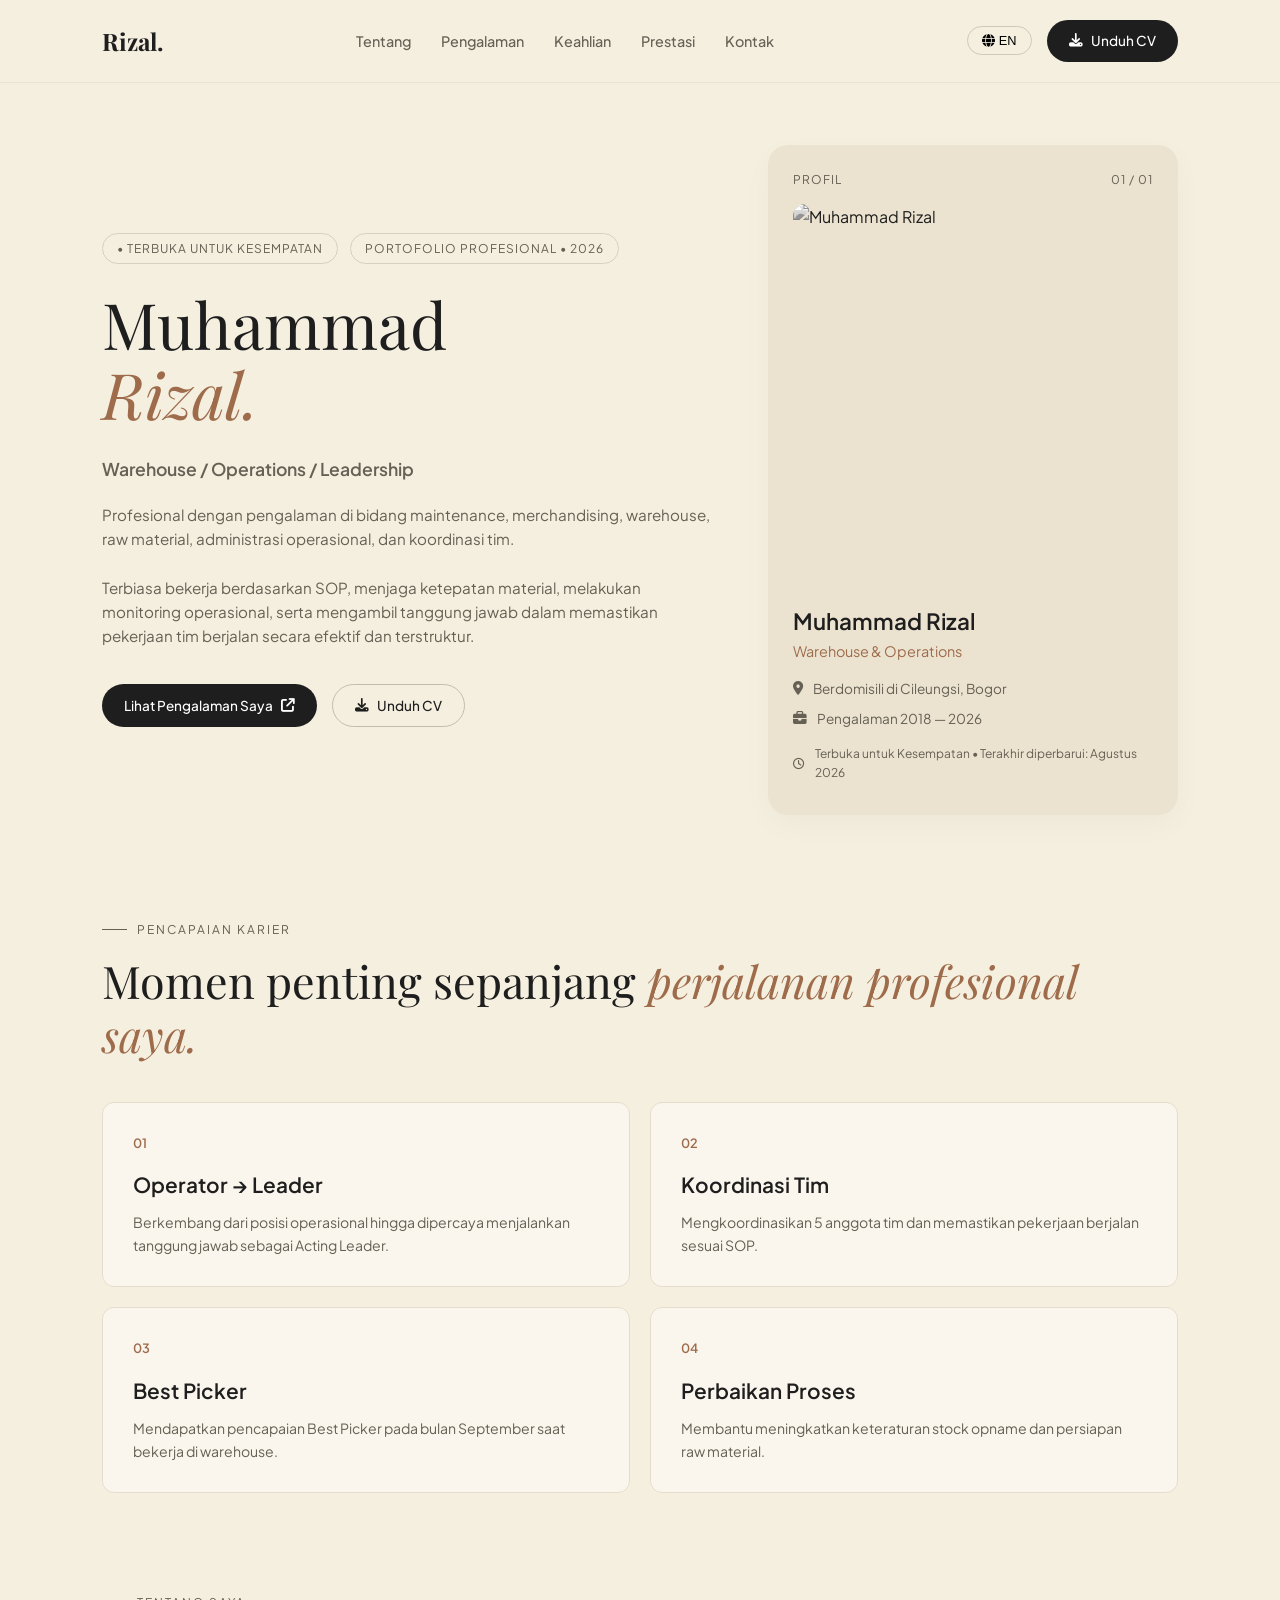
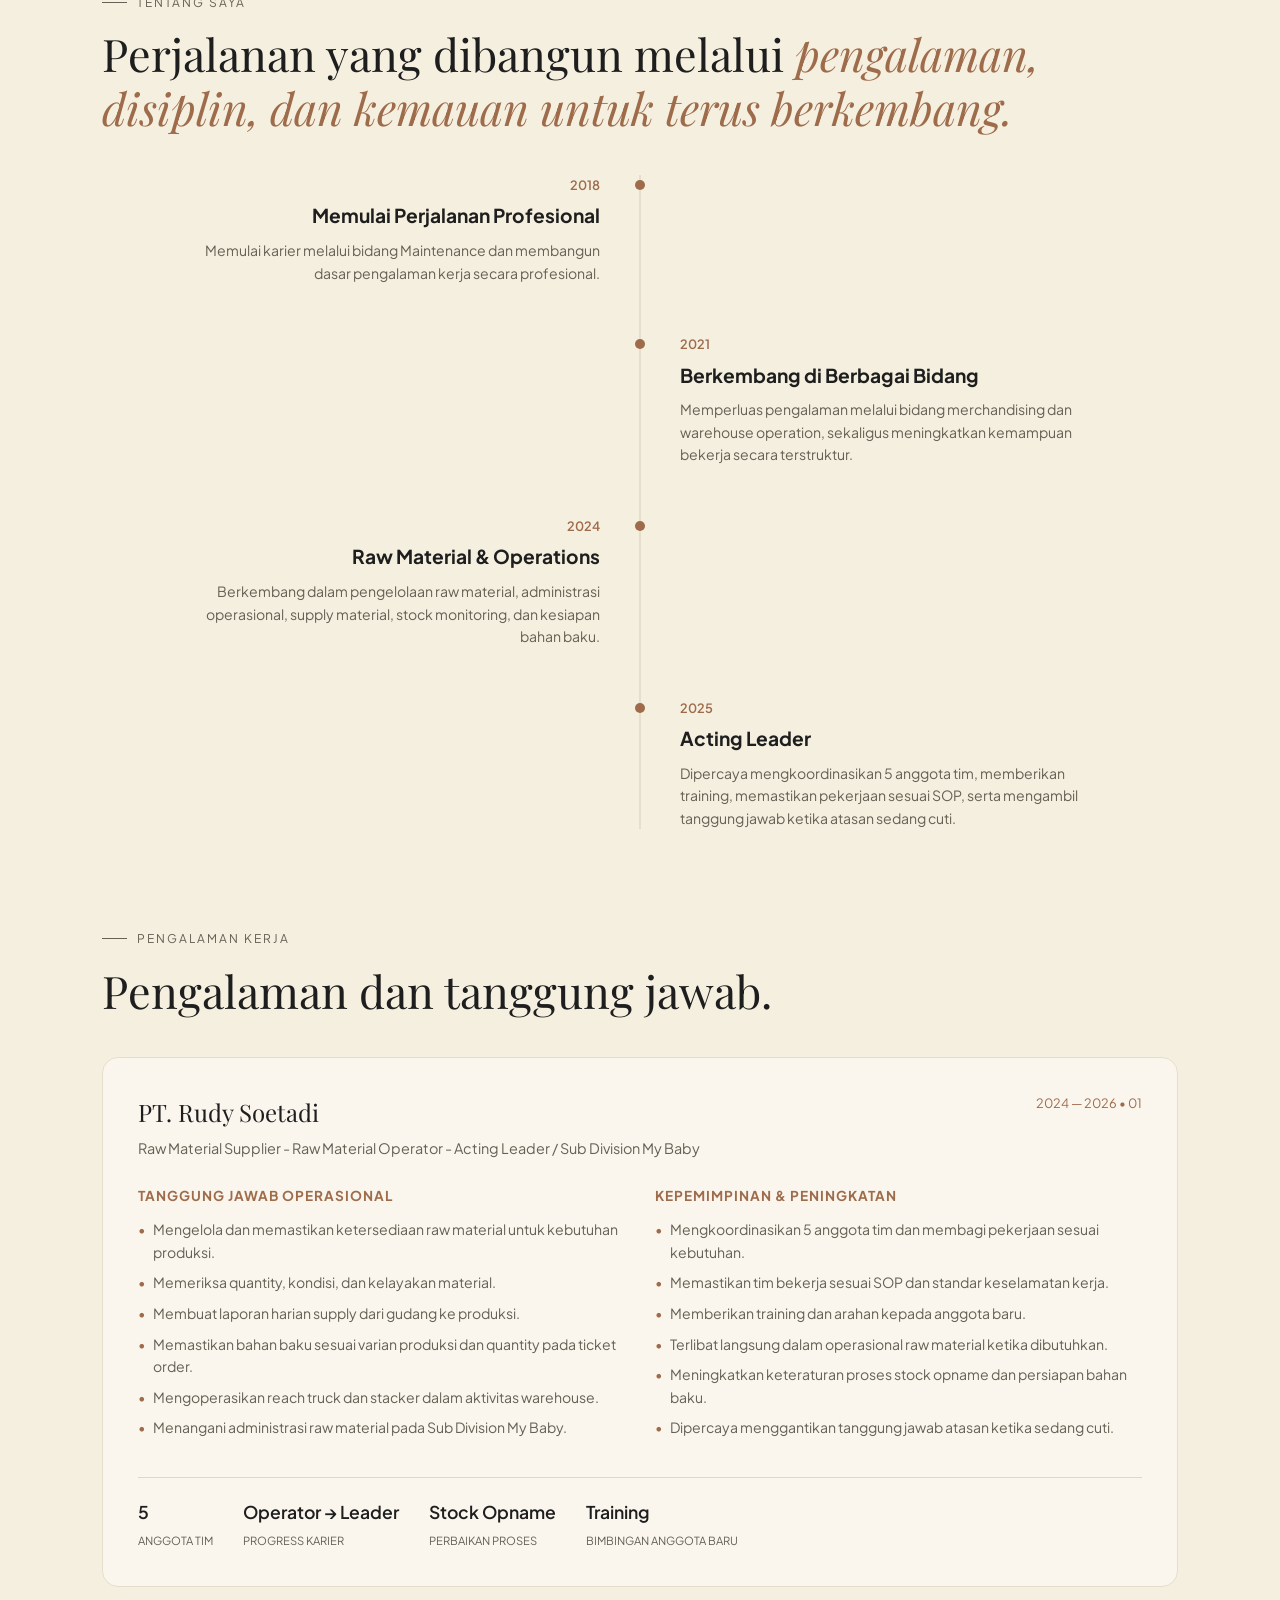
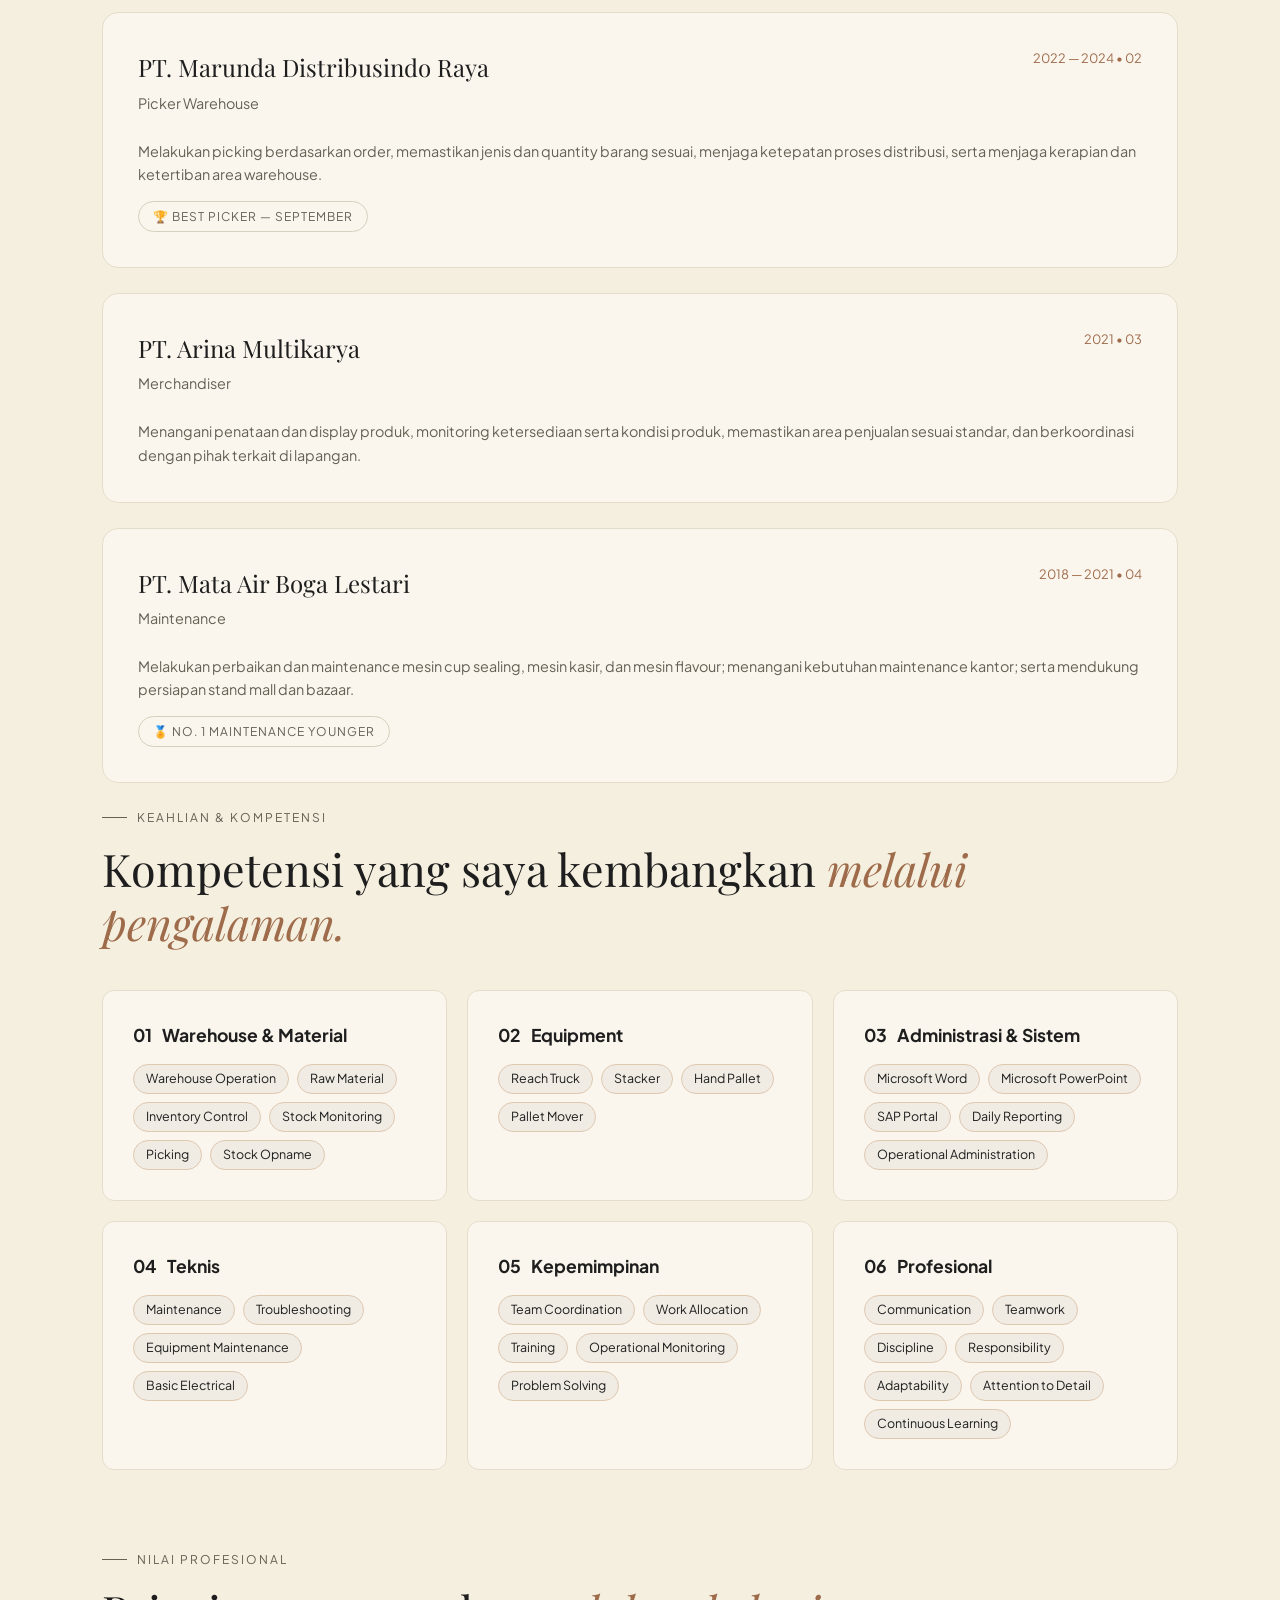
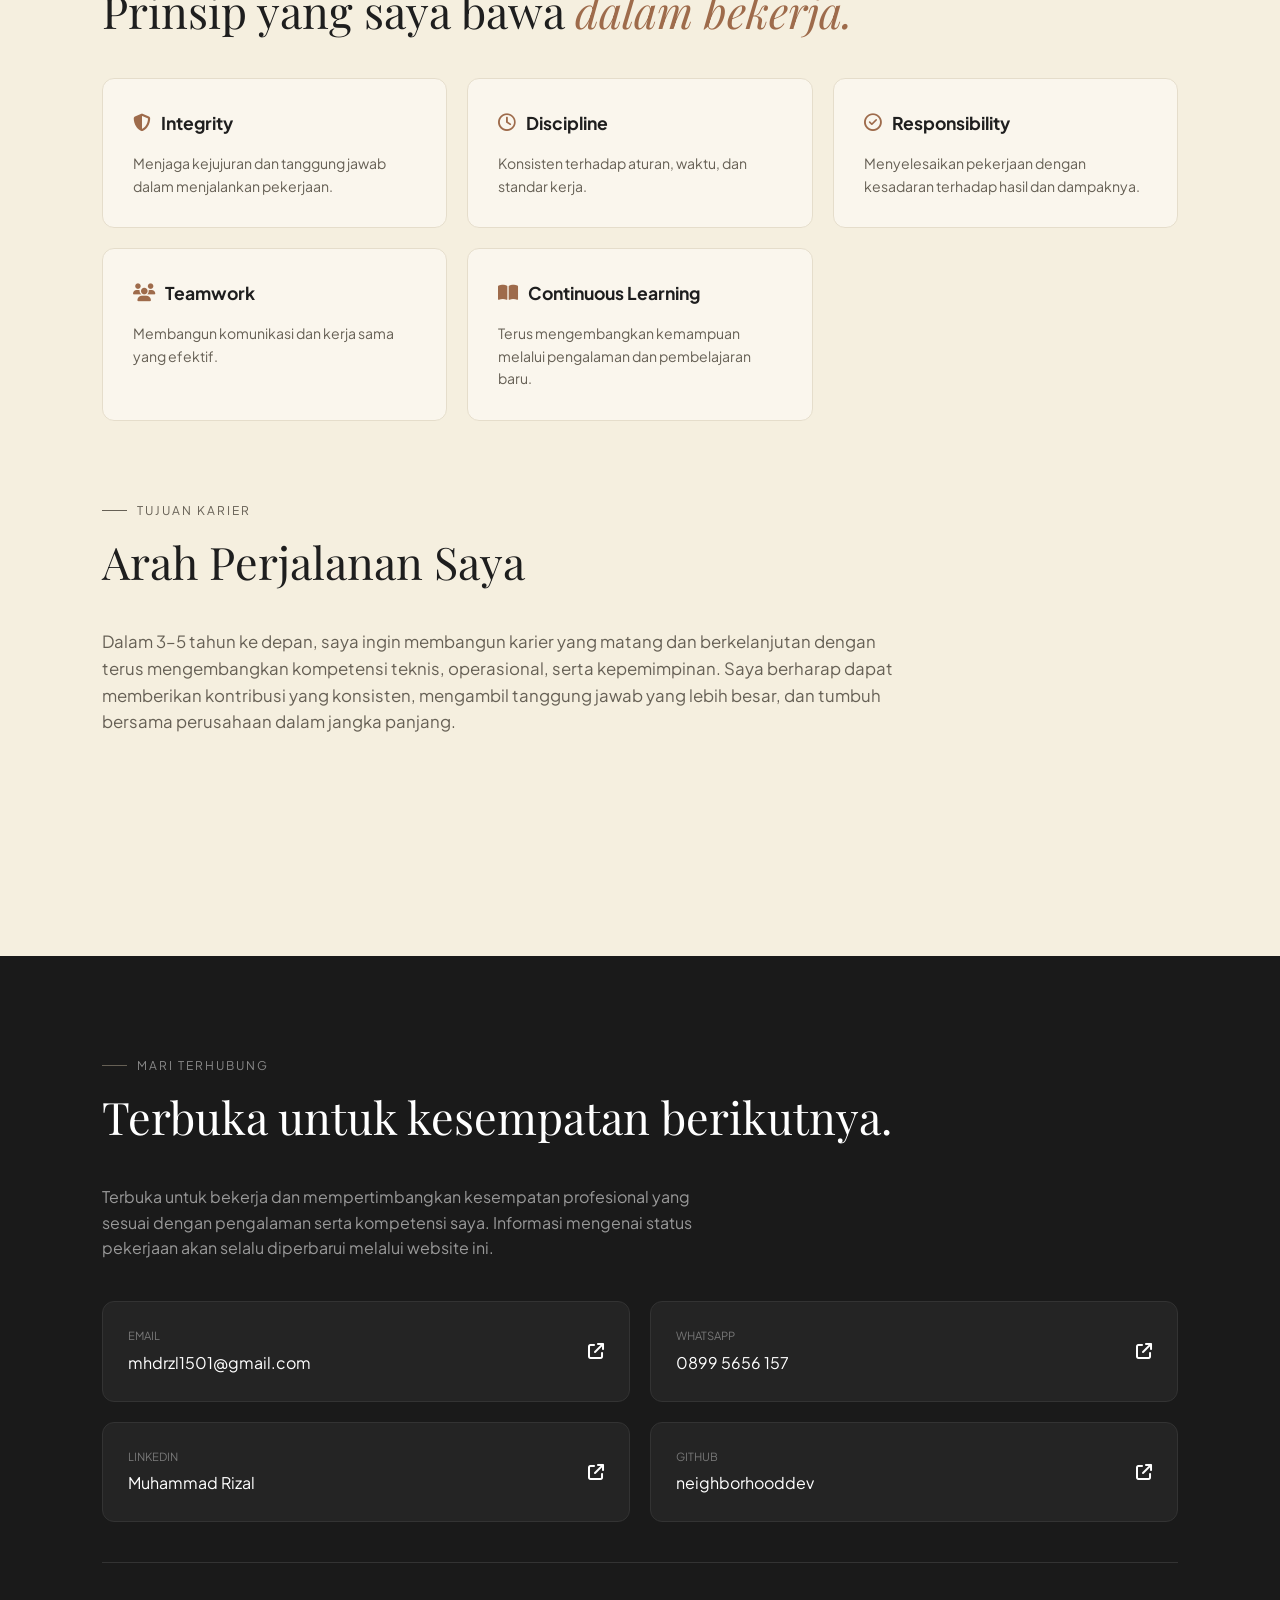
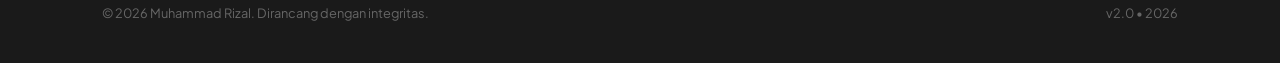
==== commit 9332cace: "Update print statement from 'Hello' to 'Goodbye'" ====
--- a/index.html
+++ b/index.html
@@ -1,1462 +1,1064 @@
 <!DOCTYPE html>
 <html lang="id">
-
 <head>
     <meta charset="UTF-8">
     <meta name="viewport" content="width=device-width, initial-scale=1.0">
-
-    <meta
-        name="description"
-        content="Portfolio profesional Muhammad Rizal — Warehouse, Operations & Leadership."
-    >
-
-    <title>Muhammad Rizal | Professional Portfolio</title>
-
-    <!-- Google Fonts -->
+    <title>Muhammad Rizal - Portofolio Profesional</title>
+    
+    <!-- Fonts & Icons -->
     <link rel="preconnect" href="https://fonts.googleapis.com">
     <link rel="preconnect" href="https://fonts.gstatic.com" crossorigin>
-
-    <link
-        href="https://fonts.googleapis.com/css2?family=Inter:wght@400;500;600;700&family=Manrope:wght@600;700;800&display=swap"
-        rel="stylesheet"
-    >
-
-    <link rel="stylesheet" href="style.css">
+    <link href="https://fonts.googleapis.com/css2?family=Playfair+Display:ital,wght@0,400..700;1,400..700&family=Plus+Jakarta+Sans:wght@300;400;500;600;700&display=swap" rel="stylesheet">
+    <link rel="stylesheet" href="https://cdnjs.cloudflare.com/ajax/libs/font-awesome/6.4.0/css/all.min.css">
+    
+    <!-- AOS Animation Library CSS -->
+    <link rel="stylesheet" href="https://unpkg.com/aos@next/dist/aos.css" />
+
+    <style>
+        :root {
+            --bg-cream: #F5EFDF;
+            --bg-card: #EBE3D0;
+            --bg-card-light: #FAF6ED;
+            --text-dark: #1E1E1E;
+            --text-muted: #666055;
+            --accent-brown: #9E6B4B;
+            --bg-dark: #1A1A1A;
+            --card-dark: #242424;
+            --border-dark: #333333;
+        }
+
+        * {
+            margin: 0;
+            padding: 0;
+            box-sizing: border-box;
+            scroll-behavior: smooth;
+        }
+
+        body {
+            font-family: 'Plus Jakarta Sans', sans-serif;
+            background-color: var(--bg-cream);
+            color: var(--text-dark);
+            line-height: 1.6;
+            overflow-x: hidden;
+        }
+
+        /* Header / Navbar */
+        header {
+            position: fixed;
+            top: 0;
+            left: 0;
+            width: 100%;
+            padding: 20px 8%;
+            display: flex;
+            justify-content: space-between;
+            align-items: center;
+            background-color: rgba(245, 239, 223, 0.95);
+            backdrop-filter: blur(10px);
+            z-index: 1000;
+            border-bottom: 1px solid rgba(0,0,0,0.05);
+        }
+
+        .logo {
+            font-size: 1.5rem;
+            font-weight: 700;
+            font-family: 'Playfair Display', serif;
+            color: var(--text-dark);
+            text-decoration: none;
+        }
+
+        nav ul {
+            display: flex;
+            list-style: none;
+            gap: 30px;
+        }
+
+        nav a {
+            text-decoration: none;
+            color: var(--text-muted);
+            font-size: 0.9rem;
+            font-weight: 500;
+            transition: color 0.3s;
+        }
+
+        nav a:hover, nav a.active {
+            color: var(--text-dark);
+        }
+
+        .header-actions {
+            display: flex;
+            align-items: center;
+            gap: 15px;
+        }
+
+        .lang-btn {
+            background: transparent;
+            border: 1px solid #D0C8B6;
+            padding: 6px 14px;
+            border-radius: 20px;
+            font-size: 0.8rem;
+            cursor: pointer;
+            transition: all 0.3s;
+        }
+
+        .lang-btn:hover {
+            background-color: rgba(0,0,0,0.05);
+        }
+
+        .btn-dark {
+            background-color: var(--text-dark);
+            color: #fff;
+            padding: 10px 22px;
+            border-radius: 30px;
+            text-decoration: none;
+            font-size: 0.85rem;
+            font-weight: 500;
+            display: inline-flex;
+            align-items: center;
+            gap: 8px;
+            transition: transform 0.3s, background-color 0.3s;
+        }
+
+        .btn-dark:hover {
+            transform: translateY(-2px);
+            background-color: #333;
+        }
+
+        .hamburger-btn {
+            display: none;
+            background: none;
+            border: none;
+            font-size: 1.4rem;
+            cursor: pointer;
+            color: var(--text-dark);
+        }
+
+        /* Mobile Overlay Menu */
+        .mobile-menu {
+            position: fixed;
+            top: 0;
+            left: 0;
+            width: 100%;
+            height: 100vh;
+            background-color: var(--bg-cream);
+            z-index: 2000;
+            display: flex;
+            flex-direction: column;
+            justify-content: center;
+            align-items: center;
+            gap: 25px;
+            opacity: 0;
+            pointer-events: none;
+            transition: opacity 0.4s ease;
+        }
+
+        .mobile-menu.active {
+            opacity: 1;
+            pointer-events: all;
+        }
+
+        .mobile-menu a {
+            font-size: 1.5rem;
+            text-decoration: none;
+            color: var(--text-dark);
+            font-family: 'Playfair Display', serif;
+        }
+
+        .close-menu-btn {
+            position: absolute;
+            top: 25px;
+            right: 8%;
+            background: none;
+            border: none;
+            font-size: 1.8rem;
+            cursor: pointer;
+        }
+
+        /* Layout Container */
+        .container {
+            padding: 120px 8% 60px;
+            max-width: 1300px;
+            margin: 0 auto;
+        }
+
+        .section-label {
+            font-size: 0.75rem;
+            text-transform: uppercase;
+            letter-spacing: 2px;
+            color: var(--text-muted);
+            margin-bottom: 15px;
+            display: flex;
+            align-items: center;
+            gap: 10px;
+        }
+
+        .section-label::before {
+            content: '';
+            width: 25px;
+            height: 1px;
+            background-color: var(--text-muted);
+        }
+
+        .section-title {
+            font-family: 'Playfair Display', serif;
+            font-size: 2.8rem;
+            line-height: 1.2;
+            font-weight: 400;
+            margin-bottom: 40px;
+        }
+
+        .section-title span {
+            color: var(--accent-brown);
+            font-style: italic;
+        }
+
+        /* Hero Section */
+        .hero {
+            display: grid;
+            grid-template-columns: 1.2fr 0.8fr;
+            gap: 50px;
+            align-items: center;
+            min-height: 80vh;
+            margin-bottom: 80px;
+        }
+
+        .badge-group {
+            display: flex;
+            gap: 12px;
+            margin-bottom: 25px;
+            flex-wrap: wrap;
+        }
+
+        .badge {
+            font-size: 0.75rem;
+            text-transform: uppercase;
+            letter-spacing: 1px;
+            color: var(--text-muted);
+            border: 1px solid #D8D0BE;
+            padding: 5px 14px;
+            border-radius: 20px;
+        }
+
+        .hero-title {
+            font-family: 'Playfair Display', serif;
+            font-size: 4rem;
+            line-height: 1.1;
+            font-weight: 400;
+            margin-bottom: 25px;
+        }
+
+        .hero-title span {
+            color: var(--accent-brown);
+            font-style: italic;
+        }
+
+        .hero-subtitle {
+            font-size: 1.1rem;
+            font-weight: 600;
+            color: var(--text-muted);
+            margin-bottom: 20px;
+        }
+
+        .hero-desc {
+            color: var(--text-muted);
+            margin-bottom: 35px;
+            font-size: 0.95rem;
+        }
+
+        .hero-buttons {
+            display: flex;
+            gap: 15px;
+        }
+
+        .btn-outline {
+            border: 1px solid #C4BCAB;
+            padding: 10px 22px;
+            border-radius: 30px;
+            text-decoration: none;
+            color: var(--text-dark);
+            font-size: 0.85rem;
+            font-weight: 500;
+            display: inline-flex;
+            align-items: center;
+            gap: 8px;
+            transition: background 0.3s;
+        }
+
+        .btn-outline:hover {
+            background-color: rgba(0,0,0,0.05);
+        }
+
+        /* Profile Card */
+        .profile-card {
+            background-color: var(--bg-card);
+            border-radius: 20px;
+            padding: 25px;
+            box-shadow: 0 10px 30px rgba(0,0,0,0.03);
+            transition: transform 0.4s ease;
+        }
+
+        .profile-card:hover {
+            transform: translateY(-5px);
+        }
+
+        .card-header {
+            display: flex;
+            justify-content: space-between;
+            font-size: 0.75rem;
+            color: var(--text-muted);
+            margin-bottom: 15px;
+            letter-spacing: 1px;
+        }
+
+        .profile-img-container {
+            width: 100%;
+            height: 380px;
+            border-radius: 12px;
+            overflow: hidden;
+            margin-bottom: 20px;
+        }
+
+        .profile-img-container img {
+            width: 100%;
+            height: 100%;
+            object-fit: cover;
+            filter: grayscale(100%);
+            transition: filter 0.5s ease, transform 0.5s ease;
+        }
+
+        .profile-card:hover .profile-img-container img {
+            filter: grayscale(0%);
+            transform: scale(1.03);
+        }
+
+        .profile-info h3 {
+            font-size: 1.4rem;
+            font-weight: 600;
+        }
+
+        .profile-info p.role {
+            color: var(--accent-brown);
+            font-size: 0.9rem;
+            margin-bottom: 15px;
+        }
+
+        .meta-item {
+            display: flex;
+            align-items: center;
+            gap: 10px;
+            font-size: 0.85rem;
+            color: var(--text-muted);
+            margin-bottom: 8px;
+        }
+
+        /* Highlights / Pencapaian Grid */
+        .highlights-grid {
+            display: grid;
+            grid-template-columns: repeat(2, 1fr);
+            gap: 20px;
+            margin-bottom: 100px;
+        }
+
+        .highlight-card {
+            background-color: var(--bg-card-light);
+            border: 1px solid #E5DDCB;
+            padding: 30px;
+            border-radius: 12px;
+            transition: all 0.3s ease;
+        }
+
+        .highlight-card:hover {
+            border-color: var(--accent-brown);
+            transform: translateY(-4px);
+        }
+
+        .highlight-number {
+            font-size: 0.8rem;
+            color: var(--accent-brown);
+            margin-bottom: 15px;
+            font-weight: 600;
+        }
+
+        .highlight-card h3 {
+            font-size: 1.3rem;
+            font-weight: 600;
+            margin-bottom: 10px;
+        }
+
+        .highlight-card p {
+            font-size: 0.88rem;
+            color: var(--text-muted);
+        }
+
+        /* Timeline Section */
+        .timeline {
+            position: relative;
+            max-width: 900px;
+            margin: 40px auto 100px;
+        }
+
+        .timeline::before {
+            content: '';
+            position: absolute;
+            left: 50%;
+            top: 0;
+            bottom: 0;
+            width: 1px;
+            background-color: #D8D0BE;
+            transform: translateX(-50%);
+        }
+
+        .timeline-item {
+            margin-bottom: 50px;
+            position: relative;
+            width: 50%;
+        }
+
+        .timeline-item.left {
+            left: 0;
+            padding-right: 40px;
+            text-align: right;
+        }
+
+        .timeline-item.right {
+            left: 50%;
+            padding-left: 40px;
+            text-align: left;
+        }
+
+        .timeline-dot {
+            position: absolute;
+            top: 5px;
+            width: 10px;
+            height: 10px;
+            background-color: var(--accent-brown);
+            border-radius: 50%;
+        }
+
+        .timeline-item.left .timeline-dot { right: -5px; }
+        .timeline-item.right .timeline-dot { left: -5px; }
+
+        .timeline-date {
+            font-size: 0.8rem;
+            color: var(--accent-brown);
+            font-weight: 600;
+            margin-bottom: 5px;
+        }
+
+        .timeline-title {
+            font-size: 1.2rem;
+            margin-bottom: 8px;
+        }
+
+        .timeline-desc {
+            font-size: 0.88rem;
+            color: var(--text-muted);
+        }
+
+        /* Experience Detailed Cards */
+        .exp-card {
+            background-color: var(--bg-card-light);
+            border: 1px solid #E5DDCB;
+            border-radius: 16px;
+            padding: 35px;
+            margin-bottom: 25px;
+            transition: border-color 0.3s;
+        }
+
+        .exp-card:hover {
+            border-color: var(--accent-brown);
+        }
+
+        .exp-header {
+            display: flex;
+            justify-content: space-between;
+            align-items: flex-start;
+            margin-bottom: 5px;
+        }
+
+        .exp-company {
+            font-size: 1.5rem;
+            font-family: 'Playfair Display', serif;
+        }
+
+        .exp-role {
+            color: var(--text-muted);
+            font-size: 0.9rem;
+            margin-bottom: 25px;
+        }
+
+        .exp-details {
+            display: grid;
+            grid-template-columns: 1fr 1fr;
+            gap: 30px;
+            margin-bottom: 30px;
+        }
+
+        .exp-details h4 {
+            font-size: 0.85rem;
+            text-transform: uppercase;
+            letter-spacing: 1px;
+            color: var(--accent-brown);
+            margin-bottom: 12px;
+        }
+
+        .exp-details ul {
+            list-style: none;
+        }
+
+        .exp-details li {
+            font-size: 0.88rem;
+            color: var(--text-muted);
+            margin-bottom: 8px;
+            position: relative;
+            padding-left: 15px;
+        }
+
+        .exp-details li::before {
+            content: '•';
+            color: var(--accent-brown);
+            position: absolute;
+            left: 0;
+        }
+
+        .exp-stats {
+            display: flex;
+            gap: 30px;
+            padding-top: 20px;
+            border-top: 1px solid #E0D8C6;
+            flex-wrap: wrap;
+        }
+
+        .stat-item span {
+            display: block;
+            font-size: 1.1rem;
+            font-weight: 600;
+        }
+
+        .stat-item label {
+            font-size: 0.7rem;
+            text-transform: uppercase;
+            color: var(--text-muted);
+        }
+
+        /* Grid Section (Skills / Principles) */
+        .grid-3 {
+            display: grid;
+            grid-template-columns: repeat(3, 1fr);
+            gap: 20px;
+            margin-bottom: 80px;
+        }
+
+        .grid-2 {
+            display: grid;
+            grid-template-columns: repeat(2, 1fr);
+            gap: 20px;
+            margin-bottom: 80px;
+        }
+
+        .info-card {
+            background-color: var(--bg-card-light);
+            border: 1px solid #E5DDCB;
+            padding: 30px;
+            border-radius: 12px;
+        }
+
+        .info-card h4 {
+            font-size: 1.1rem;
+            margin-bottom: 15px;
+            display: flex;
+            align-items: center;
+            gap: 10px;
+        }
+
+        .pills {
+            display: flex;
+            flex-wrap: wrap;
+            gap: 8px;
+        }
+
+        .pill {
+            background-color: rgba(0,0,0,0.04);
+            border: 1px solid #DEC8B0;
+            padding: 4px 12px;
+            border-radius: 15px;
+            font-size: 0.78rem;
+            color: var(--text-dark);
+        }
+
+        /* Dark Footer Contact */
+        .contact-section {
+            background-color: var(--bg-dark);
+            color: #fff;
+            padding: 100px 8% 40px;
+            margin-top: 80px;
+        }
+
+        .contact-container {
+            max-width: 1200px;
+            margin: 0 auto;
+        }
+
+        .contact-grid {
+            display: grid;
+            grid-template-columns: repeat(2, 1fr);
+            gap: 20px;
+            margin: 40px 0;
+        }
+
+        .contact-card {
+            background-color: var(--card-dark);
+            border: 1px solid var(--border-dark);
+            padding: 25px;
+            border-radius: 12px;
+            display: flex;
+            justify-content: space-between;
+            align-items: center;
+            text-decoration: none;
+            color: #fff;
+            transition: all 0.3s;
+        }
+
+        .contact-card:hover {
+            border-color: #666;
+            transform: translateY(-3px);
+        }
+
+        .contact-card label {
+            display: block;
+            font-size: 0.7rem;
+            color: #777;
+            margin-bottom: 5px;
+        }
+
+        .footer-bottom {
+            display: flex;
+            justify-content: space-between;
+            padding-top: 40px;
+            border-top: 1px solid var(--border-dark);
+            font-size: 0.8rem;
+            color: #666;
+        }
+
+        /* Responsive Breakpoints */
+        @media (max-width: 992px) {
+            .hero, .exp-details, .grid-3, .grid-2, .highlights-grid, .contact-grid {
+                grid-template-columns: 1fr;
+            }
+            .hero-title { font-size: 3rem; }
+            nav { display: none; }
+            .hamburger-btn { display: block; }
+            .timeline::before { left: 0; }
+            .timeline-item { width: 100%; padding-left: 30px !important; text-align: left !important; }
+            .timeline-item.right { left: 0; }
+            .timeline-dot { left: -5px !important; }
+        }
+    </style>
 </head>
-
 <body>
 
-<header class="site-header">
-
-    <nav class="navbar container">
-
-        <a href="#home" class="brand">
-            Muhammad Rizal
-        </a>
-
-        <button
-            class="menu-toggle"
-            aria-label="Buka menu"
-            aria-expanded="false"
-        >
-            <span></span>
-            <span></span>
-            <span></span>
-        </button>
-
-        <div class="nav-menu">
-            <a href="#home">Home</a>
-            <a href="#about">About</a>
-            <a href="#experience">Experience</a>
-            <a href="#skills">Skills</a>
-            <a href="#education">Education</a>
-            <a href="#contact">Contact</a>
+    <!-- Mobile Navigation Overlay -->
+    <div class="mobile-menu" id="mobileMenu">
+        <button class="close-menu-btn" id="closeMenu">&times;</button>
+        <a href="#tentang" class="menu-link">Tentang</a>
+        <a href="#pengalaman" class="menu-link">Pengalaman</a>
+        <a href="#keahlian" class="menu-link">Keahlian</a>
+        <a href="#prestasi" class="menu-link">Prestasi</a>
+        <a href="#kontak" class="menu-link">Kontak</a>
+    </div>
+
+    <!-- Header / Navbar -->
+    <header>
+        <a href="#" class="logo">Rizal.</a>
+        <nav>
+            <ul>
+                <li><a href="#tentang">Tentang</a></li>
+                <li><a href="#pengalaman">Pengalaman</a></li>
+                <li><a href="#keahlian">Keahlian</a></li>
+                <li><a href="#prestasi">Prestasi</a></li>
+                <li><a href="#kontak">Kontak</a></li>
+            </ul>
+        </nav>
+        <div class="header-actions">
+            <button class="lang-btn"><i class="fa-solid fa-globe"></i> EN</button>
+            <a href="#kontak" class="btn-dark"><i class="fa-solid fa-download"></i> Unduh CV</a>
+            <button class="hamburger-btn" id="openMenu"><i class="fa-solid fa-bars"></i></button>
         </div>
-
-        <a href="#contact" class="availability-pill">
-            <span class="status-dot"></span>
-            Open to Opportunities
-        </a>
-
-    </nav>
-
-</header>
-
-
-<main>
-
-<!-- ================= HERO ================= -->
-
-<section class="hero section" id="home">
+    </header>
 
     <div class="container">
-
-        <div class="hero-grid">
-
-            <div class="hero-copy reveal">
-
-                <div class="hero-label">
-                    <span class="status-dot"></span>
-                    OPEN TO OPPORTUNITIES
-                </div>
-
-                <p class="eyebrow">
-                    PROFESSIONAL PORTFOLIO · 2026
+        
+        <!-- Hero Section -->
+        <section class="hero">
+            <div class="hero-content" data-aos="fade-right" data-aos-duration="1000">
+                <div class="badge-group">
+                    <span class="badge">• TERBUKA UNTUK KESEMPATAN</span>
+                    <span class="badge">PORTOFOLIO PROFESIONAL • 2026</span>
+                </div>
+                <h1 class="hero-title">Muhammad<br><span>Rizal.</span></h1>
+                <div class="hero-subtitle">Warehouse / Operations / Leadership</div>
+                <p class="hero-desc">
+                    Profesional dengan pengalaman di bidang maintenance, merchandising, warehouse, raw material, administrasi operasional, dan koordinasi tim.
+                    <br><br>
+                    Terbiasa bekerja berdasarkan SOP, menjaga ketepatan material, melakukan monitoring operasional, serta mengambil tanggung jawab dalam memastikan pekerjaan tim berjalan secara efektif dan terstruktur.
                 </p>
-
-                <h1>
-                    Muhammad
-                    <span>Rizal.</span>
-                </h1>
-
-                <p class="hero-role">
-                    Warehouse
-                    <i>·</i>
-                    Operations
-                    <i>·</i>
-                    Leadership
+                <div class="hero-buttons">
+                    <a href="#pengalaman" class="btn-dark">Lihat Pengalaman Saya <i class="fa-solid fa-arrow-up-right-from-square"></i></a>
+                    <a href="#kontak" class="btn-outline"><i class="fa-solid fa-download"></i> Unduh CV</a>
+                </div>
+            </div>
+
+            <div class="profile-card" data-aos="fade-left" data-aos-duration="1000">
+                <div class="card-header">
+                    <span>PROFIL</span>
+                    <span>01 / 01</span>
+                </div>
+                <div class="profile-img-container">
+                    <img src="https://images.unsplash.com/photo-1507003211169-0a1dd7228f2d?q=80&w=600&auto=format&fit=crop" alt="Muhammad Rizal">
+                </div>
+                <div class="profile-info">
+                    <h3>Muhammad Rizal</h3>
+                    <p class="role">Warehouse & Operations</p>
+                    <div class="meta-item"><i class="fa-solid fa-location-dot"></i> Berdomisili di Cileungsi, Bogor</div>
+                    <div class="meta-item"><i class="fa-solid fa-briefcase"></i> Pengalaman 2018 — 2026</div>
+                    <div class="meta-item" style="margin-top: 15px; font-size: 0.75rem;"><i class="fa-regular fa-clock"></i> Terbuka untuk Kesempatan • Terakhir diperbarui: Agustus 2026</div>
+                </div>
+            </div>
+        </section>
+
+        <!-- Momen Penting / Highlights Section -->
+        <section data-aos="fade-up" data-aos-duration="1000">
+            <div class="section-label">PENCAPAIAN KARIER</div>
+            <h2 class="section-title">Momen penting sepanjang <span>perjalanan profesional saya.</span></h2>
+            
+            <div class="highlights-grid">
+                <div class="highlight-card" data-aos="fade-up" data-aos-delay="100">
+                    <div class="highlight-number">01</div>
+                    <h3>Operator → Leader</h3>
+                    <p>Berkembang dari posisi operasional hingga dipercaya menjalankan tanggung jawab sebagai Acting Leader.</p>
+                </div>
+                <div class="highlight-card" data-aos="fade-up" data-aos-delay="200">
+                    <div class="highlight-number">02</div>
+                    <h3>Koordinasi Tim</h3>
+                    <p>Mengkoordinasikan 5 anggota tim dan memastikan pekerjaan berjalan sesuai SOP.</p>
+                </div>
+                <div class="highlight-card" data-aos="fade-up" data-aos-delay="300">
+                    <div class="highlight-number">03</div>
+                    <h3>Best Picker</h3>
+                    <p>Mendapatkan pencapaian Best Picker pada bulan September saat bekerja di warehouse.</p>
+                </div>
+                <div class="highlight-card" data-aos="fade-up" data-aos-delay="400">
+                    <div class="highlight-number">04</div>
+                    <h3>Perbaikan Proses</h3>
+                    <p>Membantu meningkatkan keteraturan stock opname dan persiapan raw material.</p>
+                </div>
+            </div>
+        </section>
+
+        <!-- About & Timeline -->
+        <section id="tentang" data-aos="fade-up" data-aos-duration="1000">
+            <div class="section-label">TENTANG SAYA</div>
+            <h2 class="section-title">Perjalanan yang dibangun melalui <span>pengalaman, disiplin, dan kemauan untuk terus berkembang.</span></h2>
+            
+            <div class="timeline" id="pengalaman">
+                <div class="timeline-item left" data-aos="fade-right">
+                    <div class="timeline-dot"></div>
+                    <div class="timeline-date">2018</div>
+                    <h4 class="timeline-title">Memulai Perjalanan Profesional</h4>
+                    <p class="timeline-desc">Memulai karier melalui bidang Maintenance dan membangun dasar pengalaman kerja secara profesional.</p>
+                </div>
+                <div class="timeline-item right" data-aos="fade-left">
+                    <div class="timeline-dot"></div>
+                    <div class="timeline-date">2021</div>
+                    <h4 class="timeline-title">Berkembang di Berbagai Bidang</h4>
+                    <p class="timeline-desc">Memperluas pengalaman melalui bidang merchandising dan warehouse operation, sekaligus meningkatkan kemampuan bekerja secara terstruktur.</p>
+                </div>
+                <div class="timeline-item left" data-aos="fade-right">
+                    <div class="timeline-dot"></div>
+                    <div class="timeline-date">2024</div>
+                    <h4 class="timeline-title">Raw Material & Operations</h4>
+                    <p class="timeline-desc">Berkembang dalam pengelolaan raw material, administrasi operasional, supply material, stock monitoring, dan kesiapan bahan baku.</p>
+                </div>
+                <div class="timeline-item right" data-aos="fade-left">
+                    <div class="timeline-dot"></div>
+                    <div class="timeline-date">2025</div>
+                    <h4 class="timeline-title">Acting Leader</h4>
+                    <p class="timeline-desc">Dipercaya mengkoordinasikan 5 anggota tim, memberikan training, memastikan pekerjaan sesuai SOP, serta mengambil tanggung jawab ketika atasan sedang cuti.</p>
+                </div>
+            </div>
+        </section>
+
+        <!-- Detailed Experience Section -->
+        <section data-aos="fade-up" data-aos-duration="1000">
+            <div class="section-label">PENGALAMAN KERJA</div>
+            <h2 class="section-title">Pengalaman dan tanggung jawab.</h2>
+
+            <div class="exp-card" data-aos="fade-up">
+                <div class="exp-header">
+                    <div class="exp-company">PT. Rudy Soetadi</div>
+                    <div style="font-size: 0.8rem; color: var(--accent-brown);">2024 — 2026 • 01</div>
+                </div>
+                <div class="exp-role">Raw Material Supplier - Raw Material Operator - Acting Leader / Sub Division My Baby</div>
+                
+                <div class="exp-details">
+                    <div>
+                        <h4>Tanggung Jawab Operasional</h4>
+                        <ul>
+                            <li>Mengelola dan memastikan ketersediaan raw material untuk kebutuhan produksi.</li>
+                            <li>Memeriksa quantity, kondisi, dan kelayakan material.</li>
+                            <li>Membuat laporan harian supply dari gudang ke produksi.</li>
+                            <li>Memastikan bahan baku sesuai varian produksi dan quantity pada ticket order.</li>
+                            <li>Mengoperasikan reach truck dan stacker dalam aktivitas warehouse.</li>
+                            <li>Menangani administrasi raw material pada Sub Division My Baby.</li>
+                        </ul>
+                    </div>
+                    <div>
+                        <h4>Kepemimpinan & Peningkatan</h4>
+                        <ul>
+                            <li>Mengkoordinasikan 5 anggota tim dan membagi pekerjaan sesuai kebutuhan.</li>
+                            <li>Memastikan tim bekerja sesuai SOP dan standar keselamatan kerja.</li>
+                            <li>Memberikan training dan arahan kepada anggota baru.</li>
+                            <li>Terlibat langsung dalam operasional raw material ketika dibutuhkan.</li>
+                            <li>Meningkatkan keteraturan proses stock opname dan persiapan bahan baku.</li>
+                            <li>Dipercaya menggantikan tanggung jawab atasan ketika sedang cuti.</li>
+                        </ul>
+                    </div>
+                </div>
+
+                <div class="exp-stats">
+                    <div class="stat-item"><span>5</span><label>Anggota Tim</label></div>
+                    <div class="stat-item"><span>Operator → Leader</span><label>Progress Karier</label></div>
+                    <div class="stat-item"><span>Stock Opname</span><label>Perbaikan Proses</label></div>
+                    <div class="stat-item"><span>Training</span><label>Bimbingan Anggota Baru</label></div>
+                </div>
+            </div>
+
+            <div class="exp-card" data-aos="fade-up">
+                <div class="exp-header">
+                    <div class="exp-company">PT. Marunda Distribusindo Raya</div>
+                    <div style="font-size: 0.8rem; color: var(--accent-brown);">2022 — 2024 • 02</div>
+                </div>
+                <div class="exp-role">Picker Warehouse</div>
+                <p style="font-size: 0.9rem; color: var(--text-muted); margin-bottom: 15px;">
+                    Melakukan picking berdasarkan order, memastikan jenis dan quantity barang sesuai, menjaga ketepatan proses distribusi, serta menjaga kerapian dan ketertiban area warehouse.
                 </p>
-
-                <p class="hero-description">
-                    Profesional dengan pengalaman di bidang
-                    maintenance, merchandising, warehouse,
-                    raw material, administrasi operasional,
-                    dan koordinasi tim.
+                <div class="badge" style="display: inline-block;">🏆 Best Picker — September</div>
+            </div>
+
+            <div class="exp-card" data-aos="fade-up">
+                <div class="exp-header">
+                    <div class="exp-company">PT. Arina Multikarya</div>
+                    <div style="font-size: 0.8rem; color: var(--accent-brown);">2021 • 03</div>
+                </div>
+                <div class="exp-role">Merchandiser</div>
+                <p style="font-size: 0.9rem; color: var(--text-muted);">
+                    Menangani penataan dan display produk, monitoring ketersediaan serta kondisi produk, memastikan area penjualan sesuai standar, dan berkoordinasi dengan pihak terkait di lapangan.
                 </p>
-
-                <p class="hero-description secondary-description">
-                    Terbiasa bekerja berdasarkan SOP, menjaga
-                    ketepatan material, melakukan monitoring
-                    operasional, serta mengambil tanggung jawab
-                    dalam memastikan pekerjaan tim berjalan
-                    secara efektif dan terstruktur.
+            </div>
+
+            <div class="exp-card" data-aos="fade-up">
+                <div class="exp-header">
+                    <div class="exp-company">PT. Mata Air Boga Lestari</div>
+                    <div style="font-size: 0.8rem; color: var(--accent-brown);">2018 — 2021 • 04</div>
+                </div>
+                <div class="exp-role">Maintenance</div>
+                <p style="font-size: 0.9rem; color: var(--text-muted); margin-bottom: 15px;">
+                    Melakukan perbaikan dan maintenance mesin cup sealing, mesin kasir, dan mesin flavour; menangani kebutuhan maintenance kantor; serta mendukung persiapan stand mall dan bazaar.
                 </p>
-
-                <div class="hero-actions">
-
-                    <a
-                        href="#experience"
-                        class="button primary"
-                    >
-                        Explore My Experience
-                        <span>↗</span>
-                    </a>
-
-                </div>
-
-            </div>
-
-
-            <div class="hero-profile reveal">
-
-                <div class="profile-card">
-
-                    <div class="profile-top">
-                        <span>PROFILE</span>
-                        <span>01 / 01</span>
-                    </div>
-
-                    <div class="profile-monogram">
-
-                        <img
-                            src="https://i.imgur.com/rXonuzf.jpeg"
-                            alt="Muhammad Rizal"
-                        >
-
-                    </div>
-
-                    <div class="profile-info">
-
-                        <h2>
-                            Muhammad Rizal
-                        </h2>
-
-                        <p>
-                            Warehouse & Operations
-                        </p>
-
-                    </div>
-
-                    <div class="profile-meta">
-
-                        <div>
-                            <span>Based in</span>
-                            <strong>
-                                Cileungsi, Bogor
-                            </strong>
-                        </div>
-
-                        <div>
-                            <span>Experience</span>
-                            <strong>
-                                2018 — 2026
-                            </strong>
-                        </div>
-
-                    </div>
-
-                    <div class="profile-status">
-
-                        <span class="status-dot"></span>
-
-                        <div>
-
-                            <strong>
-                                Available for opportunities
-                            </strong>
-
-                            <small>
-                                Last updated · August 2026
-                            </small>
-
-                        </div>
-
-                    </div>
-
-                </div>
-
-            </div>
-
+                <div class="badge" style="display: inline-block;">🏅 No. 1 Maintenance Younger</div>
+            </div>
+        </section>
+
+        <!-- Skills Section -->
+        <section id="keahlian" data-aos="fade-up" data-aos-duration="1000">
+            <div class="section-label">KEAHLIAN & KOMPETENSI</div>
+            <h2 class="section-title">Kompetensi yang saya kembangkan <span>melalui pengalaman.</span></h2>
+
+            <div class="grid-3">
+                <div class="info-card">
+                    <h4><span>01</span> Warehouse & Material</h4>
+                    <div class="pills">
+                        <span class="pill">Warehouse Operation</span>
+                        <span class="pill">Raw Material</span>
+                        <span class="pill">Inventory Control</span>
+                        <span class="pill">Stock Monitoring</span>
+                        <span class="pill">Picking</span>
+                        <span class="pill">Stock Opname</span>
+                    </div>
+                </div>
+
+                <div class="info-card">
+                    <h4><span>02</span> Equipment</h4>
+                    <div class="pills">
+                        <span class="pill">Reach Truck</span>
+                        <span class="pill">Stacker</span>
+                        <span class="pill">Hand Pallet</span>
+                        <span class="pill">Pallet Mover</span>
+                    </div>
+                </div>
+
+                <div class="info-card">
+                    <h4><span>03</span> Administrasi & Sistem</h4>
+                    <div class="pills">
+                        <span class="pill">Microsoft Word</span>
+                        <span class="pill">Microsoft PowerPoint</span>
+                        <span class="pill">SAP Portal</span>
+                        <span class="pill">Daily Reporting</span>
+                        <span class="pill">Operational Administration</span>
+                    </div>
+                </div>
+
+                <div class="info-card">
+                    <h4><span>04</span> Teknis</h4>
+                    <div class="pills">
+                        <span class="pill">Maintenance</span>
+                        <span class="pill">Troubleshooting</span>
+                        <span class="pill">Equipment Maintenance</span>
+                        <span class="pill">Basic Electrical</span>
+                    </div>
+                </div>
+
+                <div class="info-card">
+                    <h4><span>05</span> Kepemimpinan</h4>
+                    <div class="pills">
+                        <span class="pill">Team Coordination</span>
+                        <span class="pill">Work Allocation</span>
+                        <span class="pill">Training</span>
+                        <span class="pill">Operational Monitoring</span>
+                        <span class="pill">Problem Solving</span>
+                    </div>
+                </div>
+
+                <div class="info-card">
+                    <h4><span>06</span> Profesional</h4>
+                    <div class="pills">
+                        <span class="pill">Communication</span>
+                        <span class="pill">Teamwork</span>
+                        <span class="pill">Discipline</span>
+                        <span class="pill">Responsibility</span>
+                        <span class="pill">Adaptability</span>
+                        <span class="pill">Attention to Detail</span>
+                        <span class="pill">Continuous Learning</span>
+                    </div>
+                </div>
+            </div>
+        </section>
+
+        <!-- Principles Section -->
+        <section data-aos="fade-up" data-aos-duration="1000">
+            <div class="section-label">NILAI PROFESIONAL</div>
+            <h2 class="section-title">Prinsip yang saya bawa <span>dalam bekerja.</span></h2>
+
+            <div class="grid-3">
+                <div class="info-card">
+                    <h4><i class="fa-solid fa-shield-halved" style="color:var(--accent-brown);"></i> Integrity</h4>
+                    <p style="font-size: 0.88rem; color: var(--text-muted);">Menjaga kejujuran dan tanggung jawab dalam menjalankan pekerjaan.</p>
+                </div>
+                <div class="info-card">
+                    <h4><i class="fa-regular fa-clock" style="color:var(--accent-brown);"></i> Discipline</h4>
+                    <p style="font-size: 0.88rem; color: var(--text-muted);">Konsisten terhadap aturan, waktu, dan standar kerja.</p>
+                </div>
+                <div class="info-card">
+                    <h4><i class="fa-regular fa-circle-check" style="color:var(--accent-brown);"></i> Responsibility</h4>
+                    <p style="font-size: 0.88rem; color: var(--text-muted);">Menyelesaikan pekerjaan dengan kesadaran terhadap hasil dan dampaknya.</p>
+                </div>
+                <div class="info-card">
+                    <h4><i class="fa-solid fa-users" style="color:var(--accent-brown);"></i> Teamwork</h4>
+                    <p style="font-size: 0.88rem; color: var(--text-muted);">Membangun komunikasi dan kerja sama yang efektif.</p>
+                </div>
+                <div class="info-card">
+                    <h4><i class="fa-solid fa-book-open" style="color:var(--accent-brown);"></i> Continuous Learning</h4>
+                    <p style="font-size: 0.88rem; color: var(--text-muted);">Terus mengembangkan kemampuan melalui pengalaman dan pembelajaran baru.</p>
+                </div>
+            </div>
+        </section>
+
+        <!-- Career Goal -->
+        <section data-aos="fade-up" data-aos-duration="1000" style="margin-bottom: 80px;">
+            <div class="section-label">TUJUAN KARIER</div>
+            <h2 class="section-title">Arah Perjalanan Saya</h2>
+            <p style="max-width: 800px; font-size: 1.05rem; color: var(--text-muted);">
+                Dalam 3–5 tahun ke depan, saya ingin membangun karier yang matang dan berkelanjutan dengan terus mengembangkan kompetensi teknis, operasional, serta kepemimpinan. Saya berharap dapat memberikan kontribusi yang konsisten, mengambil tanggung jawab yang lebih besar, dan tumbuh bersama perusahaan dalam jangka panjang.
+            </p>
+        </section>
+
+    </div>
+
+    <!-- Contact Footer (Dark) -->
+    <footer class="contact-section" id="kontak">
+        <div class="contact-container" data-aos="fade-up" data-aos-duration="1000">
+            <div class="section-label" style="color: #888;">MARI TERHUBUNG</div>
+            <h2 class="section-title" style="color:#fff;">Terbuka untuk kesempatan berikutnya.</h2>
+            <p style="color: #999; max-width: 600px; margin-bottom: 30px;">
+                Terbuka untuk bekerja dan mempertimbangkan kesempatan profesional yang sesuai dengan pengalaman serta kompetensi saya. Informasi mengenai status pekerjaan akan selalu diperbarui melalui website ini.
+            </p>
+
+            <div class="contact-grid">
+                <a href="mailto:mhdrzl1501@gmail.com" class="contact-card">
+                    <div>
+                        <label>EMAIL</label>
+                        <span>mhdrzl1501@gmail.com</span>
+                    </div>
+                    <i class="fa-solid fa-arrow-up-right-from-square"></i>
+                </a>
+                <a href="https://wa.me/628995656157" target="_blank" class="contact-card">
+                    <div>
+                        <label>WHATSAPP</label>
+                        <span>0899 5656 157</span>
+                    </div>
+                    <i class="fa-solid fa-arrow-up-right-from-square"></i>
+                </a>
+                <a href="#" class="contact-card">
+                    <div>
+                        <label>LINKEDIN</label>
+                        <span>Muhammad Rizal</span>
+                    </div>
+                    <i class="fa-solid fa-arrow-up-right-from-square"></i>
+                </a>
+                <a href="#" class="contact-card">
+                    <div>
+                        <label>GITHUB</label>
+                        <span>neighborhooddev</span>
+                    </div>
+                    <i class="fa-solid fa-arrow-up-right-from-square"></i>
+                </a>
+            </div>
+
+            <div class="footer-bottom">
+                <div>© 2026 Muhammad Rizal. Dirancang dengan integritas.</div>
+                <div>v2.0 • 2026</div>
+            </div>
         </div>
-
-
-        <!-- ================= CAREER HIGHLIGHTS ================= -->
-
-        <div class="career-highlights reveal">
-
-            <div class="highlights-heading">
-
-                <span>
-                    CAREER HIGHLIGHTS
-                </span>
-
-                <p>
-                    Selected milestones from my
-                    professional journey.
-                </p>
-
-            </div>
-
-
-            <div class="highlight-grid">
-
-                <article class="highlight-card">
-
-                    <div class="highlight-number">
-                        01
-                    </div>
-
-                    <div>
-
-                        <strong>
-                            Operator → Leader
-                        </strong>
-
-                        <p>
-                            Berkembang dari posisi operasional
-                            hingga dipercaya menjalankan
-                            tanggung jawab sebagai Acting Leader.
-                        </p>
-
-                    </div>
-
-                </article>
-
-
-                <article class="highlight-card">
-
-                    <div class="highlight-number">
-                        02
-                    </div>
-
-                    <div>
-
-                        <strong>
-                            Team Coordination
-                        </strong>
-
-                        <p>
-                            Mengkoordinasikan 5 anggota
-                            tim dan memastikan pekerjaan
-                            berjalan sesuai SOP.
-                        </p>
-
-                    </div>
-
-                </article>
-
-
-                <article class="highlight-card">
-
-                    <div class="highlight-number">
-                        03
-                    </div>
-
-                    <div>
-
-                        <strong>
-                            Best Picker
-                        </strong>
-
-                        <p>
-                            Mendapatkan pencapaian
-                            Best Picker pada September
-                            saat bekerja di warehouse.
-                        </p>
-
-                    </div>
-
-                </article>
-
-
-                <article class="highlight-card">
-
-                    <div class="highlight-number">
-                        04
-                    </div>
-
-                    <div>
-
-                        <strong>
-                            Process Improvement
-                        </strong>
-
-                        <p>
-                            Membantu meningkatkan
-                            keteraturan stock opname
-                            dan persiapan raw material.
-                        </p>
-
-                    </div>
-
-                </article>
-
-            </div>
-
-        </div>
-
-    </div>
-
-</section>
-
-
-<!-- ================= ABOUT ME ================= -->
-
-<section class="about-section" id="about">
-
-    <div class="container">
-
-        <div class="about-header">
-
-            <span class="section-label">
-                ABOUT ME
-            </span>
-
-            <h2>
-                Perjalanan yang dibangun melalui
-                pengalaman, disiplin, dan kemauan
-                untuk terus berkembang.
-            </h2>
-
-        </div>
-
-
-        <div class="about-content">
-
-            <div class="about-intro">
-
-                <p>
-                    Perjalanan profesional saya dimulai pada tahun
-                    <strong>2018</strong>, setelah menyelesaikan
-                    pendidikan di bidang Teknik Ketenagalistrikan.
-                    Sejak saat itu, saya mendapatkan kesempatan
-                    untuk berkembang melalui berbagai lingkungan
-                    kerja, mulai dari maintenance, merchandising,
-                    warehouse operation, raw material, administrasi
-                    operasional, hingga koordinasi tim.
-                </p>
-
-                <p>
-                    Setiap pengalaman memberikan pembelajaran yang
-                    berbeda. Dari perjalanan tersebut, saya memahami
-                    bahwa <strong>disiplin, integritas, tanggung jawab,
-                    kemampuan beradaptasi, dan kemauan untuk terus
-                    belajar</strong> merupakan bagian penting dalam
-                    membangun kualitas diri dan profesionalitas.
-                </p>
-
-                <p>
-                    Saya percaya bahwa pengalaman kerja bukan hanya
-                    tentang menyelesaikan tugas, tetapi juga tentang
-                    bagaimana seseorang dapat dipercaya, mampu bekerja
-                    sama, memahami tanggung jawab, dan memberikan
-                    kontribusi nyata terhadap lingkungan kerja.
-                </p>
-
-            </div>
-
-
-            <div class="about-journey">
-
-                <div class="journey-item">
-
-                    <div class="journey-year">
-                        2018
-                    </div>
-
-                    <div class="journey-line"></div>
-
-                    <div class="journey-content">
-
-                        <h3>
-                            Memulai Perjalanan Profesional
-                        </h3>
-
-                        <p>
-                            Memulai karier melalui bidang
-                            <strong>Maintenance</strong> dan
-                            membangun dasar pengalaman kerja
-                            secara profesional.
-                        </p>
-
-                    </div>
-
-                </div>
-
-
-                <div class="journey-item">
-
-                    <div class="journey-year">
-                        2021
-                    </div>
-
-                    <div class="journey-line"></div>
-
-                    <div class="journey-content">
-
-                        <h3>
-                            Berkembang di Berbagai Bidang
-                        </h3>
-
-                        <p>
-                            Memperluas pengalaman melalui bidang
-                            merchandising dan warehouse operation,
-                            sekaligus meningkatkan kemampuan bekerja
-                            secara terstruktur dan berorientasi pada
-                            ketepatan.
-                        </p>
-
-                    </div>
-
-                </div>
-
-
-                <div class="journey-item">
-
-                    <div class="journey-year">
-                        2024
-                    </div>
-
-                    <div class="journey-line"></div>
-
-                    <div class="journey-content">
-
-                        <h3>
-                            Raw Material & Operations
-                        </h3>
-
-                        <p>
-                            Berkembang dalam pengelolaan raw material,
-                            administrasi operasional, supply material,
-                            stock monitoring, dan kesiapan bahan baku.
-                        </p>
-
-                    </div>
-
-                </div>
-
-
-                <div class="journey-item">
-
-                    <div class="journey-year">
-                        2025
-                    </div>
-
-                    <div class="journey-line"></div>
-
-                    <div class="journey-content">
-
-                        <h3>
-                            Acting Leader
-                        </h3>
-
-                        <p>
-                            Dipercaya mengkoordinasikan 5 anggota tim,
-                            memberikan training kepada anggota baru,
-                            memastikan pekerjaan sesuai SOP, serta
-                            mengambil tanggung jawab ketika atasan
-                            sedang cuti.
-                        </p>
-
-                    </div>
-
-                </div>
-
-            </div>
-
-        </div>
-
-    </div>
-
-</section>
-
-
-<!-- ================= EXPERIENCE ================= -->
-
-<section class="section muted" id="experience">
-
-    <div class="container">
-
-        <div class="section-heading reveal">
-
-            <p class="eyebrow">
-                WORK EXPERIENCE
-            </p>
-
-            <h2>
-                Pengalaman dan tanggung jawab.
-            </h2>
-
-        </div>
-
-
-        <div class="experience-list">
-
-
-            <!-- RUDY SOETADI -->
-
-            <article class="experience-card featured reveal">
-
-                <div class="experience-top">
-
-                    <div>
-
-                        <span>
-                            2024 — 2026
-                        </span>
-
-                        <h3>
-                            PT. Rudy Soetadi
-                        </h3>
-
-                        <p>
-                            Raw Material Supplier ·
-                            Raw Material Operator ·
-                            Acting Leader / Sub Division My Baby
-                        </p>
-
-                    </div>
-
-                    <strong>
-                        01
-                    </strong>
-
-                </div>
-
-
-                <div class="experience-columns">
-
-                    <div>
-
-                        <h4>
-                            Operational Responsibilities
-                        </h4>
-
-                        <ul>
-
-                            <li>
-                                Mengelola dan memastikan ketersediaan
-                                raw material untuk kebutuhan produksi.
-                            </li>
-
-                            <li>
-                                Memeriksa quantity, kondisi, dan
-                                kelayakan material.
-                            </li>
-
-                            <li>
-                                Membuat laporan harian supply dari
-                                gudang ke produksi.
-                            </li>
-
-                            <li>
-                                Memastikan bahan baku sesuai varian
-                                produksi dan quantity pada ticket order.
-                            </li>
-
-                            <li>
-                                Mengoperasikan reach truck dan stacker
-                                dalam aktivitas warehouse.
-                            </li>
-
-                            <li>
-                                Menangani administrasi raw material
-                                pada Sub Division My Baby.
-                            </li>
-
-                        </ul>
-
-                    </div>
-
-
-                    <div>
-
-                        <h4>
-                            Leadership & Improvement
-                        </h4>
-
-                        <ul>
-
-                            <li>
-                                Mengkoordinasikan 5 anggota tim dan
-                                membagi pekerjaan sesuai kebutuhan.
-                            </li>
-
-                            <li>
-                                Memastikan tim bekerja sesuai SOP
-                                dan standar keselamatan kerja.
-                            </li>
-
-                            <li>
-                                Memberikan training dan arahan kepada
-                                anggota baru.
-                            </li>
-
-                            <li>
-                                Terlibat langsung dalam operasional
-                                raw material ketika dibutuhkan.
-                            </li>
-
-                            <li>
-                                Meningkatkan keteraturan proses
-                                stock opname dan persiapan bahan baku.
-                            </li>
-
-                            <li>
-                                Dipercaya menggantikan tanggung jawab
-                                atasan ketika sedang cuti.
-                            </li>
-
-                        </ul>
-
-                    </div>
-
-                </div>
-
-
-                <div class="achievement-panel">
-
-                    <div>
-                        <strong>5</strong>
-                        <span>Team Members</span>
-                    </div>
-
-                    <div>
-                        <strong>
-                            Operator → Leader
-                        </strong>
-                        <span>
-                            Career Progression
-                        </span>
-                    </div>
-
-                    <div>
-                        <strong>
-                            Stock Opname
-                        </strong>
-                        <span>
-                            Process Improvement
-                        </span>
-                    </div>
-
-                    <div>
-                        <strong>
-                            Training
-                        </strong>
-                        <span>
-                            New Employee Guidance
-                        </span>
-                    </div>
-
-                </div>
-
-            </article>
-
-
-            <!-- MARUNDA -->
-
-            <article class="experience-card reveal">
-
-                <div class="experience-top">
-
-                    <div>
-
-                        <span>
-                            2022 — 2024
-                        </span>
-
-                        <h3>
-                            PT. Marunda Distribusindo Raya
-                        </h3>
-
-                        <p>
-                            Picker Warehouse
-                        </p>
-
-                    </div>
-
-                    <strong>
-                        02
-                    </strong>
-
-                </div>
-
-                <p class="simple">
-                    Melakukan picking berdasarkan order,
-                    memastikan jenis dan quantity barang sesuai,
-                    menjaga ketepatan proses distribusi,
-                    serta menjaga kerapian dan ketertiban
-                    area warehouse.
-                </p>
-
-                <em>
-                    Best Picker — September
-                </em>
-
-            </article>
-
-
-            <!-- ARINA -->
-
-            <article class="experience-card reveal">
-
-                <div class="experience-top">
-
-                    <div>
-
-                        <span>
-                            2021
-                        </span>
-
-                        <h3>
-                            PT. Arina Multikarya
-                        </h3>
-
-                        <p>
-                            Merchandiser
-                        </p>
-
-                    </div>
-
-                    <strong>
-                        03
-                    </strong>
-
-                </div>
-
-                <p class="simple">
-                    Menangani penataan dan display produk,
-                    monitoring ketersediaan serta kondisi produk,
-                    memastikan area penjualan sesuai standar,
-                    dan berkoordinasi dengan pihak terkait
-                    di lapangan.
-                </p>
-
-            </article>
-
-
-            <!-- MATA AIR -->
-
-            <article class="experience-card reveal">
-
-                <div class="experience-top">
-
-                    <div>
-
-                        <span>
-                            2018 — 2021
-                        </span>
-
-                        <h3>
-                            PT. Mata Air Boga Lestari
-                        </h3>
-
-                        <p>
-                            Maintenance
-                        </p>
-
-                    </div>
-
-                    <strong>
-                        04
-                    </strong>
-
-                </div>
-
-                <p class="simple">
-                    Melakukan perbaikan dan maintenance mesin
-                    cup sealing, mesin kasir, dan mesin flavour;
-                    menangani kebutuhan maintenance kantor;
-                    serta mendukung persiapan stand mall dan bazaar.
-                </p>
-
-                <em>
-                    No. 1 Maintenance Younger
-                </em>
-
-            </article>
-
-        </div>
-
-    </div>
-
-</section>
-
-
-<!-- ================= ACHIEVEMENTS ================= -->
-
-<section class="section achievements muted" id="achievements">
-
-    <div class="container">
-
-        <div class="section-heading reveal">
-
-            <p class="eyebrow">
-                ACHIEVEMENTS
-            </p>
-
-            <h2>
-                Results that reflect responsibility.
-            </h2>
-
-        </div>
-
-
-        <div class="achievement-grid">
-
-            <article class="achievement-card reveal">
-
-                <div class="achievement-number">
-                    01
-                </div>
-
-                <div class="achievement-content">
-
-                    <span>
-                        PT. MATA AIR BOGA LESTARI
-                    </span>
-
-                    <h3>
-                        No. 1 Maintenance Younger
-                    </h3>
-
-                    <p>
-                        Mendapatkan pencapaian sebagai
-                        No. 1 Maintenance Younger melalui
-                        pekerjaan maintenance dan dukungan
-                        operasional di lapangan.
-                    </p>
-
-                </div>
-
-            </article>
-
-
-            <article class="achievement-card reveal">
-
-                <div class="achievement-number">
-                    02
-                </div>
-
-                <div class="achievement-content">
-
-                    <span>
-                        PT. MARUNDA DISTRIBUSINDO RAYA
-                    </span>
-
-                    <h3>
-                        Best Picker — September
-                    </h3>
-
-                    <p>
-                        Mendapatkan pencapaian Best Picker
-                        dalam aktivitas warehouse dengan
-                        memperhatikan ketepatan picking,
-                        quantity, dan order.
-                    </p>
-
-                </div>
-
-            </article>
-
-
-            <article class="achievement-card reveal">
-
-                <div class="achievement-number">
-                    03
-                </div>
-
-                <div class="achievement-content">
-
-                    <span>
-                        PT. RUDY SOETADI
-                    </span>
-
-                    <h3>
-                        Operator → Acting Leader
-                    </h3>
-
-                    <p>
-                        Berkembang dari posisi operasional
-                        hingga dipercaya menjalankan
-                        tanggung jawab Acting Leader dan
-                        mengkoordinasikan 5 anggota tim.
-                    </p>
-
-                </div>
-
-            </article>
-
-
-            <article class="achievement-card reveal">
-
-                <div class="achievement-number">
-                    04
-                </div>
-
-                <div class="achievement-content">
-
-                    <span>
-                        PROCESS IMPROVEMENT
-                    </span>
-
-                    <h3>
-                        Stock Opname Improvement
-                    </h3>
-
-                    <p>
-                        Membantu meningkatkan keteraturan
-                        stock opname serta proses persiapan
-                        bahan baku agar lebih terkontrol
-                        dan siap digunakan.
-                    </p>
-
-                </div>
-
-            </article>
-
-
-            <article class="achievement-card">
-
-                <div class="achievement-number">
-                    05
-                </div>
-
-                <div class="achievement-content">
-
-                    <span>
-                        TEAM DEVELOPMENT
-                    </span>
-
-                    <h3>
-                        New Employee Training
-                    </h3>
-
-                    <p>
-                        Berpengalaman memberikan arahan
-                        dan training kepada anggota baru
-                        agar memahami pekerjaan dan SOP
-                        yang berlaku.
-                    </p>
-
-                </div>
-
-            </article>
-
-
-            <article class="achievement-card">
-
-                <div class="achievement-number">
-                    06
-                </div>
-
-                <div class="achievement-content">
-
-                    <span>
-                        LEADERSHIP RESPONSIBILITY
-                    </span>
-
-                    <h3>
-                        Trusted to Lead
-                    </h3>
-
-                    <p>
-                        Dipercaya mengambil alih tanggung
-                        jawab posisi atasan ketika sedang
-                        menjalankan cuti.
-                    </p>
-
-                </div>
-
-            </article>
-
-        </div>
-
-    </div>
-
-</section>
-
-
-<!-- ================= SKILLS ================= -->
-
-<section class="section" id="skills">
-
-    <div class="container">
-
-        <div class="section-heading reveal">
-
-            <p class="eyebrow">
-                SKILLS & COMPETENCIES
-            </p>
-
-            <h2>
-                Kompetensi yang saya kembangkan melalui pengalaman.
-            </h2>
-
-        </div>
-
-
-        <div class="skills-grid">
-
-            <article class="skill-card reveal">
-
-                <small>01</small>
-
-                <h3>
-                    Warehouse & Material
-                </h3>
-
-                <div class="tags">
-                    <span>Warehouse Operation</span>
-                    <span>Raw Material</span>
-                    <span>Inventory Control</span>
-                    <span>Stock Monitoring</span>
-                    <span>Picking</span>
-                    <span>Stock Opname</span>
-                </div>
-
-            </article>
-
-
-            <article class="skill-card reveal">
-
-                <small>02</small>
-
-                <h3>
-                    Equipment
-                </h3>
-
-                <div class="tags">
-                    <span>Reach Truck</span>
-                    <span>Stacker</span>
-                    <span>Hand Pallet</span>
-                    <span>Pallet Mover</span>
-                </div>
-
-            </article>
-
-
-            <article class="skill-card reveal">
-
-                <small>03</small>
-
-                <h3>
-                    Administration & System
-                </h3>
-
-                <div class="tags">
-                    <span>Microsoft Word</span>
-                    <span>Microsoft PowerPoint</span>
-                    <span>SAP Portal</span>
-                    <span>Daily Reporting</span>
-                    <span>Operational Administration</span>
-                </div>
-
-            </article>
-
-
-            <article class="skill-card reveal">
-
-                <small>04</small>
-
-                <h3>
-                    Technical
-                </h3>
-
-                <div class="tags">
-                    <span>Maintenance</span>
-                    <span>Troubleshooting</span>
-                    <span>Equipment Maintenance</span>
-                    <span>Basic Electrical</span>
-                </div>
-
-            </article>
-
-
-            <article class="skill-card reveal">
-
-                <small>05</small>
-
-                <h3>
-                    Leadership
-                </h3>
-
-                <div class="tags">
-                    <span>Team Coordination</span>
-                    <span>Work Allocation</span>
-                    <span>Training</span>
-                    <span>Operational Monitoring</span>
-                    <span>Problem Solving</span>
-                </div>
-
-            </article>
-
-
-            <article class="skill-card reveal">
-
-                <small>06</small>
-
-                <h3>
-                    Professional
-                </h3>
-
-                <div class="tags">
-                    <span>Communication</span>
-                    <span>Teamwork</span>
-                    <span>Discipline</span>
-                    <span>Responsibility</span>
-                    <span>Adaptability</span>
-                    <span>Attention to Detail</span>
-                    <span>Continuous Learning</span>
-                </div>
-
-            </article>
-
-        </div>
-
-    </div>
-
-</section>
-
-
-<!-- ================= EDUCATION ================= -->
-
-<section class="section muted" id="education">
-
-    <div class="container">
-
-        <div class="section-heading reveal">
-
-            <p class="eyebrow">
-                EDUCATION & CERTIFICATION
-            </p>
-
-            <h2>
-                Dasar pendidikan dan kompetensi teknis.
-            </h2>
-
-        </div>
-
-
-        <div class="education-grid">
-
-            <article class="education-card reveal">
-
-                <span>
-                    2015 — 2018
-                </span>
-
-                <h3>
-                    SMK Kemala Bhayangkari 1 Jakarta
-                </h3>
-
-                <p>
-                    Teknik Ketenagalistrikan
-                </p>
-
-                <small>
-                    Pendidikan kejuruan yang menjadi dasar
-                    pengetahuan teknis dan awal perjalanan
-                    profesional.
-                </small>
-
-            </article>
-
-
-            <article class="education-card reveal">
-
-                <span>
-                    3 Mei 2018
-                </span>
-
-                <h3>
-                    PT. UNINDO
-                </h3>
-
-                <p>
-                    Program Keahlian Teknik Ketenagalistrikan
-                </p>
-
-                <small>
-                    Kompetensi: Basic Electrical.
-                    Berdasarkan penilaian hasil belajar
-                    program keahlian.
-                </small>
-
-            </article>
-
-        </div>
-
-    </div>
-
-</section>
-
-
-<!-- ================= PROFESSIONAL VALUES ================= -->
-
-<section class="section muted" id="values">
-
-    <div class="container">
-
-        <div class="section-heading reveal">
-
-            <p class="eyebrow">
-                PROFESSIONAL VALUES
-            </p>
-
-            <h2>
-                Prinsip yang saya bawa dalam bekerja.
-            </h2>
-
-        </div>
-
-
-        <div class="values-grid">
-
-            <article class="value-card reveal">
-                <strong>Integrity</strong>
-                <span>
-                    Menjaga kejujuran dan tanggung jawab
-                    dalam menjalankan pekerjaan.
-                </span>
-            </article>
-
-            <article class="value-card reveal">
-                <strong>Discipline</strong>
-                <span>
-                    Konsisten terhadap aturan, waktu,
-                    dan standar kerja.
-                </span>
-            </article>
-
-            <article class="value-card reveal">
-                <strong>Responsibility</strong>
-                <span>
-                    Menyelesaikan pekerjaan dengan kesadaran
-                    terhadap hasil dan dampaknya.
-                </span>
-            </article>
-
-            <article class="value-card reveal">
-                <strong>Teamwork</strong>
-                <span>
-                    Membangun komunikasi dan kerja sama
-                    yang efektif.
-                </span>
-            </article>
-
-            <article class="value-card reveal">
-                <strong>Continuous Learning</strong>
-                <span>
-                    Terus mengembangkan kemampuan melalui
-                    pengalaman dan pembelajaran baru.
-                </span>
-            </article>
-
-        </div>
-
-    </div>
-
-</section>
-
-
-<!-- ================= CAREER OBJECTIVE ================= -->
-
-<section class="section objective">
-
-    <div class="container objective-card reveal">
-
-        <div>
-
-            <p class="eyebrow">
-                CAREER OBJECTIVE
-            </p>
-
-            <h2>
-                Where I'm Heading
-            </h2>
-
-        </div>
-
-        <p>
-            Dalam 3–5 tahun ke depan, saya ingin membangun
-            karier yang matang dan berkelanjutan dengan terus
-            mengembangkan kompetensi teknis, operasional,
-            serta kepemimpinan. Saya berharap dapat memberikan
-            kontribusi yang konsisten, mengambil tanggung jawab
-            yang lebih besar, dan tumbuh bersama perusahaan
-            dalam jangka panjang.
-        </p>
-
-    </div>
-
-</section>
-
-
-<!-- ================= CONTACT ================= -->
-
-<section class="section contact" id="contact">
-
-    <div class="container contact-grid">
-
-        <div class="contact-copy reveal">
-
-            <p class="eyebrow">
-                LET'S CONNECT
-            </p>
-
-            <h2>
-                Terbuka untuk kesempatan berikutnya.
-            </h2>
-
-            <p>
-                Terbuka untuk bekerja dan mempertimbangkan
-                kesempatan profesional yang sesuai dengan
-                pengalaman serta kompetensi saya.
-                Informasi mengenai status pekerjaan akan selalu
-                diperbarui melalui website ini.
-            </p>
-
-
-            <div class="availability-card">
-
-                <span class="status-dot"></span>
-
-                <div>
-
-                    <strong>
-                        Open to Opportunities
-                    </strong>
-
-                    <small>
-                        Last updated: August 2026
-                    </small>
-
-                </div>
-
-            </div>
-
-        </div>
-
-
-        <div class="contact-list">
-
-            <a href="mailto:mhmdrzl1501@gmail.com">
-
-                <span>
-                    Email
-                </span>
-
-                <strong>
-                    mhmdrzl1501@gmail.com
-                </strong>
-
-            </a>
-
-
-            <a
-                href="https://wa.me/628995656157"
-                target="_blank"
-                rel="noopener"
-            >
-
-                <span>
-                    WhatsApp
-                </span>
-
-                <strong>
-                    0899 5656 157 ↗
-                </strong>
-
-            </a>
-
-
-            <a
-                href="https://www.linkedin.com/in/muhammad-rizal-b756261b6"
-                target="_blank"
-                rel="noopener"
-            >
-
-                <span>
-                    LinkedIn
-                </span>
-
-                <strong>
-                    Muhammad Rizal ↗
-                </strong>
-
-            </a>
-
-
-            <a
-                href="https://github.com/neighborhooddev"
-                target="_blank"
-                rel="noopener"
-            >
-
-                <span>
-                    GitHub
-                </span>
-
-                <strong>
-                    neighborhooddev ↗
-                </strong>
-
-            </a>
-
-        </div>
-
-    </div>
-
-</section>
-
-</main>
-
-
-<!-- ================= FOOTER ================= -->
-
-<footer>
-
-    <div class="container footer-content">
-
-        <span>
-            © 2026 Muhammad Rizal
-        </span>
-
-        <a href="#home">
-            Back to top ↑
-        </a>
-
-        <small>
-            Managed & Developed by Muhammad Rizal · 2026
-        </small>
-
-    </div>
-
-</footer>
-
-
-<script src="script.js"></script>
-
+    </footer>
+
+    <!-- AOS Animation Library JS -->
+    <script src="https://unpkg.com/aos@next/dist/aos.js"></script>
+    <script>
+        // Inisialisasi Animasi Scroll
+        AOS.init({
+            once: true,
+            duration: 800,
+            offset: 100
+        });
+
+        // Script Mobile Menu Overlay
+        const openBtn = document.getElementById('openMenu');
+        const closeBtn = document.getElementById('closeMenu');
+        const mobileMenu = document.getElementById('mobileMenu');
+        const menuLinks = document.querySelectorAll('.menu-link');
+
+        openBtn.addEventListener('click', () => {
+            mobileMenu.classList.add('active');
+        });
+
+        closeBtn.addEventListener('click', () => {
+            mobileMenu.classList.remove('active');
+        });
+
+        menuLinks.forEach(link => {
+            link.addEventListener('click', () => {
+                mobileMenu.classList.remove('active');
+            });
+        });
+    </script>
 </body>
 </html>
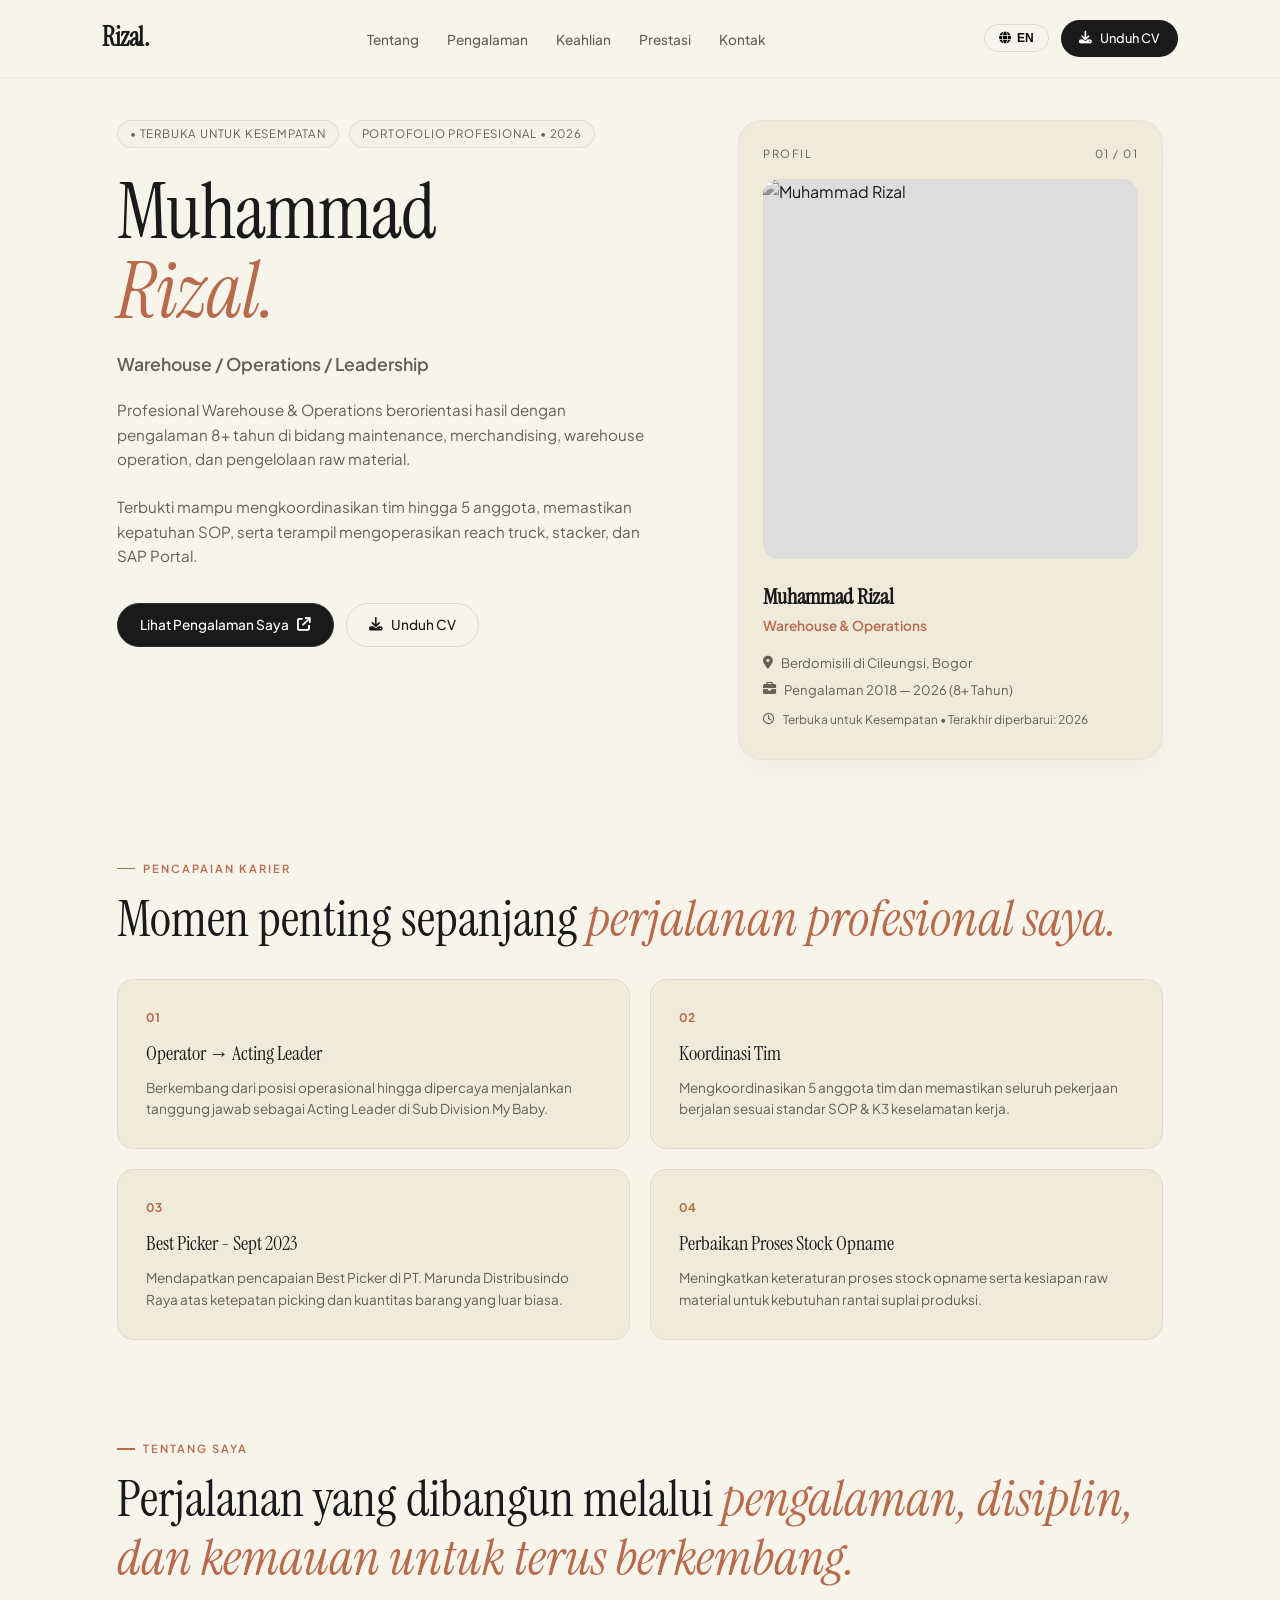
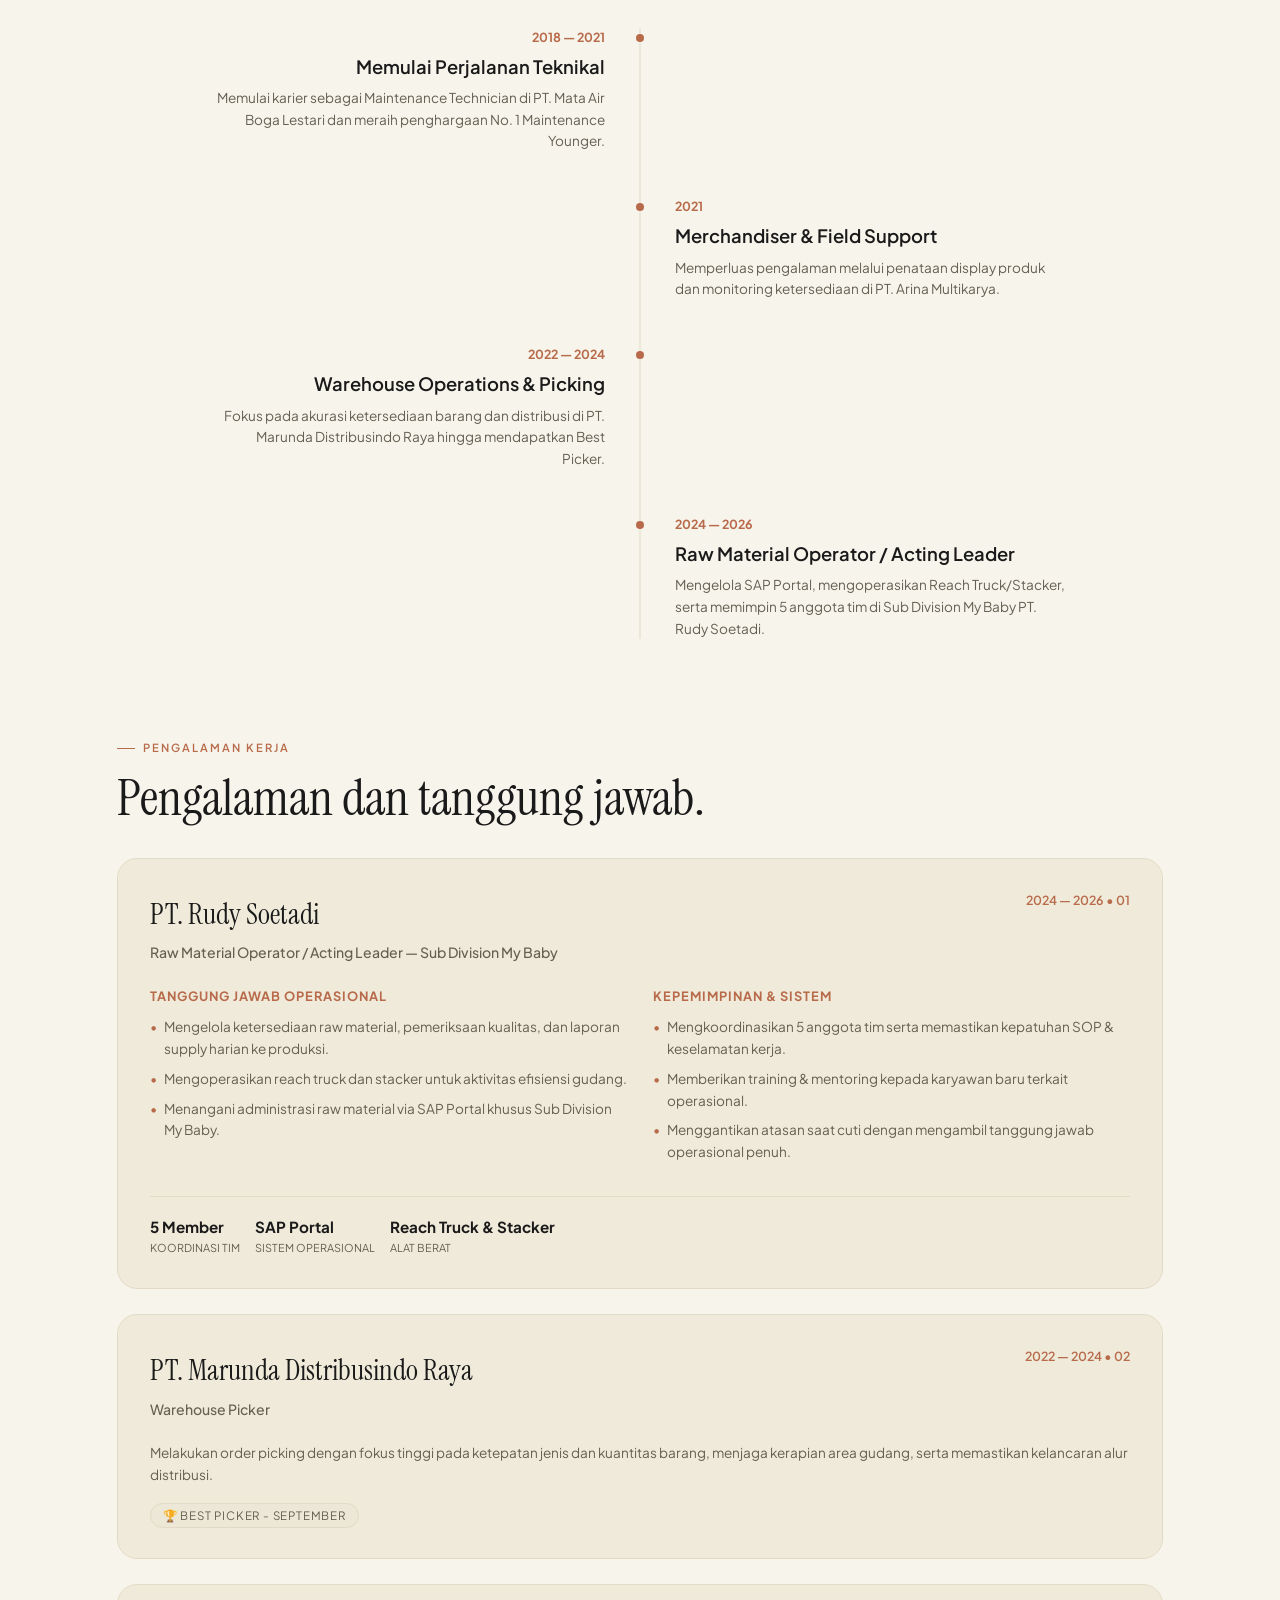
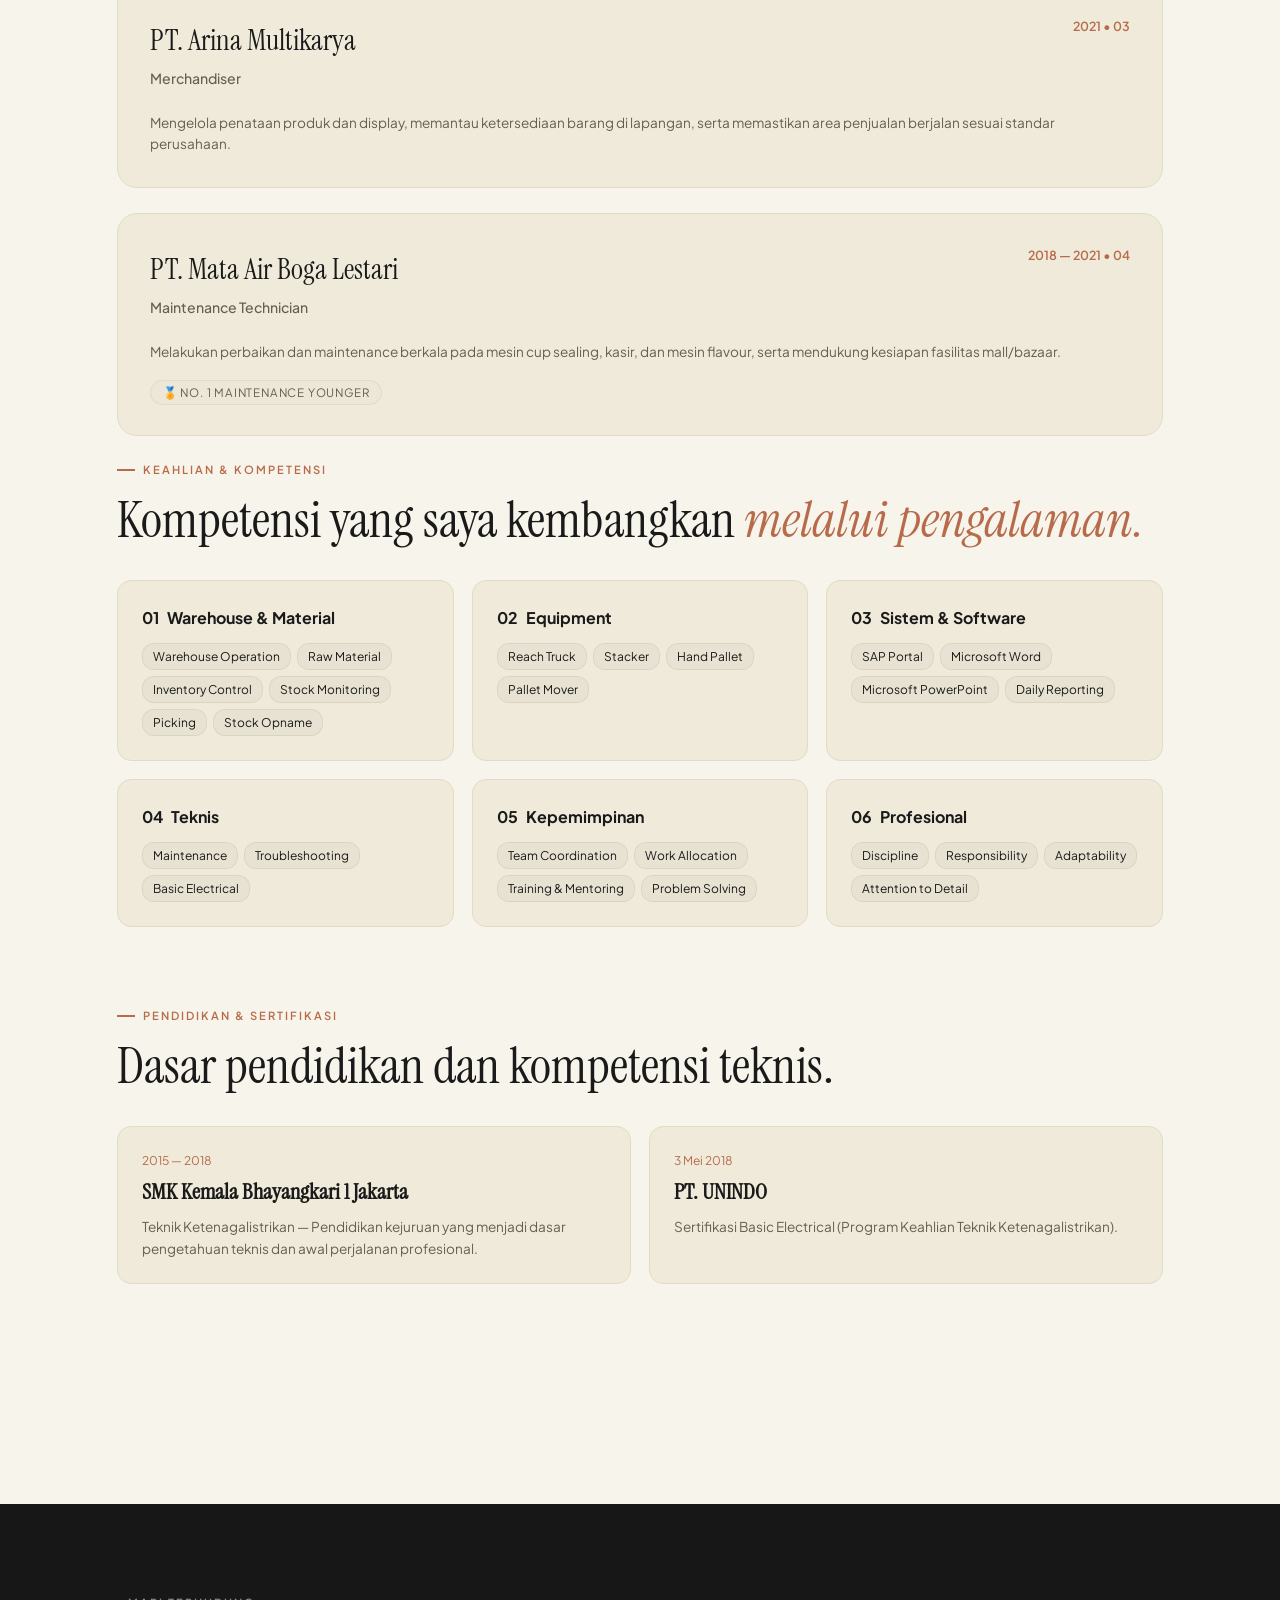
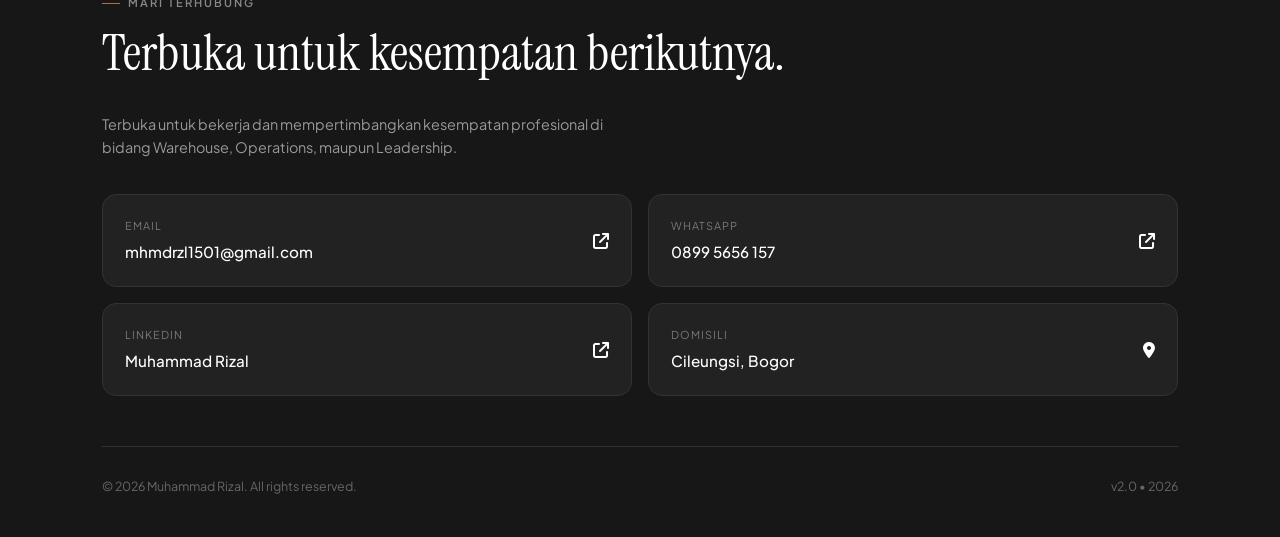
==== commit da9efca9: "Update index.html" ====
--- a/index.html
+++ b/index.html
@@ -3,27 +3,28 @@
 <head>
     <meta charset="UTF-8">
     <meta name="viewport" content="width=device-width, initial-scale=1.0">
-    <title>Muhammad Rizal - Portofolio Profesional</title>
+    <title>Muhammad Rizal - Warehouse & Operations Professional</title>
     
-    <!-- Fonts & Icons -->
+    <!-- Google Fonts & Font Awesome Icons -->
     <link rel="preconnect" href="https://fonts.googleapis.com">
     <link rel="preconnect" href="https://fonts.gstatic.com" crossorigin>
-    <link href="https://fonts.googleapis.com/css2?family=Playfair+Display:ital,wght@0,400..700;1,400..700&family=Plus+Jakarta+Sans:wght@300;400;500;600;700&display=swap" rel="stylesheet">
+    <link href="https://fonts.googleapis.com/css2?family=Instrument+Serif:ital@0;1&family=Plus+Jakarta+Sans:ital,wght@0,300..700;1,300..700&display=swap" rel="stylesheet">
     <link rel="stylesheet" href="https://cdnjs.cloudflare.com/ajax/libs/font-awesome/6.4.0/css/all.min.css">
     
-    <!-- AOS Animation Library CSS -->
+    <!-- AOS Animation Library -->
     <link rel="stylesheet" href="https://unpkg.com/aos@next/dist/aos.css" />
 
     <style>
         :root {
-            --bg-cream: #F5EFDF;
-            --bg-card: #EBE3D0;
-            --bg-card-light: #FAF6ED;
-            --text-dark: #1E1E1E;
-            --text-muted: #666055;
-            --accent-brown: #9E6B4B;
-            --bg-dark: #1A1A1A;
-            --card-dark: #242424;
+            --bg-cream: #F7F4EB;
+            --bg-card: #EFEAD9;
+            --bg-card-hover: #E8E2CF;
+            --text-dark: #1A1A1A;
+            --text-muted: #666053;
+            --accent-terracotta: #B86B4B;
+            --border-light: #E2DAC6;
+            --bg-dark: #171717;
+            --card-dark: #222222;
             --border-dark: #333333;
         }
 
@@ -40,44 +41,50 @@
             color: var(--text-dark);
             line-height: 1.6;
             overflow-x: hidden;
-        }
-
-        /* Header / Navbar */
+            -webkit-font-smoothing: antialiased;
+        }
+
+        .serif {
+            font-family: 'Instrument Serif', serif;
+        }
+
+        /* Fixed Navigation */
         header {
             position: fixed;
             top: 0;
             left: 0;
             width: 100%;
-            padding: 20px 8%;
+            padding: 18px 8%;
             display: flex;
             justify-content: space-between;
             align-items: center;
-            background-color: rgba(245, 239, 223, 0.95);
-            backdrop-filter: blur(10px);
+            background-color: rgba(247, 244, 235, 0.92);
+            backdrop-filter: blur(12px);
             z-index: 1000;
-            border-bottom: 1px solid rgba(0,0,0,0.05);
+            border-bottom: 1px solid rgba(0,0,0,0.04);
         }
 
         .logo {
-            font-size: 1.5rem;
+            font-size: 1.6rem;
             font-weight: 700;
-            font-family: 'Playfair Display', serif;
+            font-family: 'Instrument Serif', serif;
             color: var(--text-dark);
             text-decoration: none;
+            letter-spacing: -0.5px;
         }
 
         nav ul {
             display: flex;
             list-style: none;
-            gap: 30px;
+            gap: 28px;
         }
 
         nav a {
             text-decoration: none;
             color: var(--text-muted);
-            font-size: 0.9rem;
+            font-size: 0.85rem;
             font-weight: 500;
-            transition: color 0.3s;
+            transition: color 0.25s;
         }
 
         nav a:hover, nav a.active {
@@ -87,53 +94,52 @@
         .header-actions {
             display: flex;
             align-items: center;
-            gap: 15px;
-        }
-
-        .lang-btn {
+            gap: 12px;
+        }
+
+        .btn-lang {
             background: transparent;
-            border: 1px solid #D0C8B6;
+            border: 1px solid var(--border-light);
             padding: 6px 14px;
             border-radius: 20px;
-            font-size: 0.8rem;
+            font-size: 0.75rem;
+            font-weight: 600;
             cursor: pointer;
-            transition: all 0.3s;
-        }
-
-        .lang-btn:hover {
-            background-color: rgba(0,0,0,0.05);
-        }
-
-        .btn-dark {
+            display: inline-flex;
+            align-items: center;
+            gap: 6px;
+        }
+
+        .btn-cv {
             background-color: var(--text-dark);
             color: #fff;
-            padding: 10px 22px;
-            border-radius: 30px;
+            padding: 8px 18px;
+            border-radius: 25px;
             text-decoration: none;
-            font-size: 0.85rem;
+            font-size: 0.8rem;
             font-weight: 500;
             display: inline-flex;
             align-items: center;
             gap: 8px;
-            transition: transform 0.3s, background-color 0.3s;
-        }
-
-        .btn-dark:hover {
-            transform: translateY(-2px);
+            transition: all 0.3s ease;
+        }
+
+        .btn-cv:hover {
             background-color: #333;
-        }
-
-        .hamburger-btn {
+            transform: translateY(-1px);
+        }
+
+        .mobile-toggle {
             display: none;
             background: none;
             border: none;
-            font-size: 1.4rem;
+            font-size: 1.3rem;
             cursor: pointer;
             color: var(--text-dark);
         }
 
-        /* Mobile Overlay Menu */
-        .mobile-menu {
+        /* Mobile Menu Overlay Emergent Style */
+        .mobile-overlay {
             position: fixed;
             top: 0;
             left: 0;
@@ -143,181 +149,208 @@
             z-index: 2000;
             display: flex;
             flex-direction: column;
-            justify-content: center;
-            align-items: center;
-            gap: 25px;
+            padding: 30px 8%;
             opacity: 0;
             pointer-events: none;
-            transition: opacity 0.4s ease;
-        }
-
-        .mobile-menu.active {
+            transition: opacity 0.3s ease;
+        }
+
+        .mobile-overlay.active {
             opacity: 1;
             pointer-events: all;
         }
 
-        .mobile-menu a {
-            font-size: 1.5rem;
+        .overlay-header {
+            display: flex;
+            justify-content: space-between;
+            align-items: center;
+            margin-bottom: 40px;
+        }
+
+        .overlay-links {
+            display: flex;
+            flex-direction: column;
+            gap: 20px;
+        }
+
+        .overlay-links a {
+            font-family: 'Instrument Serif', serif;
+            font-size: 2.2rem;
             text-decoration: none;
             color: var(--text-dark);
-            font-family: 'Playfair Display', serif;
-        }
-
-        .close-menu-btn {
-            position: absolute;
-            top: 25px;
-            right: 8%;
-            background: none;
-            border: none;
-            font-size: 1.8rem;
-            cursor: pointer;
-        }
-
-        /* Layout Container */
-        .container {
-            padding: 120px 8% 60px;
-            max-width: 1300px;
+        }
+
+        /* Container Scaffold */
+        .wrapper {
+            max-width: 1200px;
             margin: 0 auto;
-        }
-
-        .section-label {
-            font-size: 0.75rem;
+            padding: 120px 6% 60px;
+        }
+
+        .section-tag {
+            font-size: 0.7rem;
             text-transform: uppercase;
             letter-spacing: 2px;
-            color: var(--text-muted);
-            margin-bottom: 15px;
+            color: var(--accent-terracotta);
+            font-weight: 600;
+            margin-bottom: 12px;
             display: flex;
             align-items: center;
+            gap: 8px;
+        }
+
+        .section-tag::before {
+            content: '';
+            width: 18px;
+            height: 1.5px;
+            background-color: var(--accent-terracotta);
+        }
+
+        .heading-serif {
+            font-family: 'Instrument Serif', serif;
+            font-size: 3.2rem;
+            line-height: 1.15;
+            font-weight: 400;
+            margin-bottom: 30px;
+        }
+
+        .heading-serif span {
+            color: var(--accent-terracotta);
+            font-style: italic;
+        }
+
+        /* Hero Layout */
+        .hero-grid {
+            display: grid;
+            grid-template-columns: 1.15fr 0.85fr;
+            gap: 45px;
+            align-items: start;
+            margin-bottom: 100px;
+        }
+
+        .badge-list {
+            display: flex;
             gap: 10px;
-        }
-
-        .section-label::before {
-            content: '';
-            width: 25px;
-            height: 1px;
-            background-color: var(--text-muted);
-        }
-
-        .section-title {
-            font-family: 'Playfair Display', serif;
-            font-size: 2.8rem;
-            line-height: 1.2;
-            font-weight: 400;
-            margin-bottom: 40px;
-        }
-
-        .section-title span {
-            color: var(--accent-brown);
-            font-style: italic;
-        }
-
-        /* Hero Section */
-        .hero {
-            display: grid;
-            grid-template-columns: 1.2fr 0.8fr;
-            gap: 50px;
-            align-items: center;
-            min-height: 80vh;
-            margin-bottom: 80px;
-        }
-
-        .badge-group {
-            display: flex;
-            gap: 12px;
             margin-bottom: 25px;
             flex-wrap: wrap;
         }
 
-        .badge {
-            font-size: 0.75rem;
+        .badge-item {
+            font-size: 0.72rem;
             text-transform: uppercase;
-            letter-spacing: 1px;
+            letter-spacing: 0.8px;
             color: var(--text-muted);
-            border: 1px solid #D8D0BE;
-            padding: 5px 14px;
+            border: 1px solid var(--border-light);
+            padding: 4px 12px;
             border-radius: 20px;
-        }
-
-        .hero-title {
-            font-family: 'Playfair Display', serif;
-            font-size: 4rem;
-            line-height: 1.1;
+            background-color: rgba(0,0,0,0.01);
+        }
+
+        .hero-main-title {
+            font-family: 'Instrument Serif', serif;
+            font-size: 4.8rem;
+            line-height: 1.02;
             font-weight: 400;
-            margin-bottom: 25px;
-        }
-
-        .hero-title span {
-            color: var(--accent-brown);
+            margin-bottom: 20px;
+            letter-spacing: -1px;
+        }
+
+        .hero-main-title span {
+            color: var(--accent-terracotta);
             font-style: italic;
         }
 
-        .hero-subtitle {
+        .hero-role {
             font-size: 1.1rem;
             font-weight: 600;
             color: var(--text-muted);
             margin-bottom: 20px;
         }
 
-        .hero-desc {
+        .hero-bio {
             color: var(--text-muted);
+            font-size: 0.95rem;
             margin-bottom: 35px;
-            font-size: 0.95rem;
-        }
-
-        .hero-buttons {
-            display: flex;
-            gap: 15px;
-        }
-
-        .btn-outline {
-            border: 1px solid #C4BCAB;
+            max-width: 540px;
+        }
+
+        .hero-ctas {
+            display: flex;
+            gap: 12px;
+        }
+
+        .btn-outline-dark {
+            border: 1px solid #333;
+            background-color: var(--text-dark);
+            color: #fff;
             padding: 10px 22px;
-            border-radius: 30px;
+            border-radius: 25px;
             text-decoration: none;
-            color: var(--text-dark);
             font-size: 0.85rem;
             font-weight: 500;
             display: inline-flex;
             align-items: center;
             gap: 8px;
-            transition: background 0.3s;
-        }
-
-        .btn-outline:hover {
-            background-color: rgba(0,0,0,0.05);
-        }
-
-        /* Profile Card */
+            transition: all 0.3s ease;
+        }
+
+        .btn-outline-dark:hover {
+            transform: translateY(-2px);
+            box-shadow: 0 5px 15px rgba(0,0,0,0.1);
+        }
+
+        .btn-outline-light {
+            border: 1px solid var(--border-light);
+            background: transparent;
+            color: var(--text-dark);
+            padding: 10px 22px;
+            border-radius: 25px;
+            text-decoration: none;
+            font-size: 0.85rem;
+            font-weight: 500;
+            display: inline-flex;
+            align-items: center;
+            gap: 8px;
+            transition: background 0.25s;
+        }
+
+        .btn-outline-light:hover {
+            background-color: rgba(0,0,0,0.03);
+        }
+
+        /* Profile Card Floating Emergent Design */
         .profile-card {
             background-color: var(--bg-card);
-            border-radius: 20px;
-            padding: 25px;
-            box-shadow: 0 10px 30px rgba(0,0,0,0.03);
+            border-radius: 24px;
+            padding: 24px;
+            box-shadow: 0 12px 35px rgba(0,0,0,0.03);
+            border: 1px solid rgba(0,0,0,0.03);
             transition: transform 0.4s ease;
         }
 
         .profile-card:hover {
-            transform: translateY(-5px);
-        }
-
-        .card-header {
+            transform: translateY(-4px);
+        }
+
+        .card-top {
             display: flex;
             justify-content: space-between;
-            font-size: 0.75rem;
+            font-size: 0.7rem;
             color: var(--text-muted);
-            margin-bottom: 15px;
-            letter-spacing: 1px;
-        }
-
-        .profile-img-container {
+            letter-spacing: 1.5px;
+            margin-bottom: 16px;
+        }
+
+        .photo-box {
             width: 100%;
             height: 380px;
-            border-radius: 12px;
+            border-radius: 16px;
             overflow: hidden;
             margin-bottom: 20px;
-        }
-
-        .profile-img-container img {
+            background-color: #DDD;
+        }
+
+        .photo-box img {
             width: 100%;
             height: 100%;
             object-fit: cover;
@@ -325,32 +358,35 @@
             transition: filter 0.5s ease, transform 0.5s ease;
         }
 
-        .profile-card:hover .profile-img-container img {
+        .profile-card:hover .photo-box img {
             filter: grayscale(0%);
-            transform: scale(1.03);
-        }
-
-        .profile-info h3 {
+            transform: scale(1.02);
+        }
+
+        .profile-name {
             font-size: 1.4rem;
+            font-weight: 700;
+            font-family: 'Instrument Serif', serif;
+            letter-spacing: -0.3px;
+        }
+
+        .profile-sub {
+            color: var(--accent-terracotta);
+            font-size: 0.85rem;
             font-weight: 600;
-        }
-
-        .profile-info p.role {
-            color: var(--accent-brown);
-            font-size: 0.9rem;
             margin-bottom: 15px;
         }
 
-        .meta-item {
+        .meta-line {
+            font-size: 0.82rem;
+            color: var(--text-muted);
             display: flex;
             align-items: center;
-            gap: 10px;
-            font-size: 0.85rem;
-            color: var(--text-muted);
-            margin-bottom: 8px;
-        }
-
-        /* Highlights / Pencapaian Grid */
+            gap: 8px;
+            margin-bottom: 6px;
+        }
+
+        /* Highlight Grid Section */
         .highlights-grid {
             display: grid;
             grid-template-columns: repeat(2, 1fr);
@@ -358,41 +394,41 @@
             margin-bottom: 100px;
         }
 
-        .highlight-card {
-            background-color: var(--bg-card-light);
-            border: 1px solid #E5DDCB;
-            padding: 30px;
-            border-radius: 12px;
+        .hl-card {
+            background-color: var(--bg-card);
+            border: 1px solid var(--border-light);
+            padding: 28px;
+            border-radius: 16px;
             transition: all 0.3s ease;
         }
 
-        .highlight-card:hover {
-            border-color: var(--accent-brown);
-            transform: translateY(-4px);
-        }
-
-        .highlight-number {
-            font-size: 0.8rem;
-            color: var(--accent-brown);
-            margin-bottom: 15px;
-            font-weight: 600;
-        }
-
-        .highlight-card h3 {
-            font-size: 1.3rem;
-            font-weight: 600;
+        .hl-card:hover {
+            border-color: var(--accent-terracotta);
+            background-color: var(--bg-card-hover);
+        }
+
+        .hl-num {
+            font-size: 0.75rem;
+            color: var(--accent-terracotta);
+            font-weight: 700;
             margin-bottom: 10px;
         }
 
-        .highlight-card p {
-            font-size: 0.88rem;
+        .hl-title {
+            font-size: 1.25rem;
+            font-family: 'Instrument Serif', serif;
+            margin-bottom: 8px;
+        }
+
+        .hl-desc {
+            font-size: 0.85rem;
             color: var(--text-muted);
         }
 
-        /* Timeline Section */
+        /* Experience Timeline */
         .timeline {
             position: relative;
-            max-width: 900px;
+            max-width: 850px;
             margin: 40px auto 100px;
         }
 
@@ -403,270 +439,294 @@
             top: 0;
             bottom: 0;
             width: 1px;
-            background-color: #D8D0BE;
+            background-color: var(--border-light);
             transform: translateX(-50%);
         }
 
-        .timeline-item {
-            margin-bottom: 50px;
+        .timeline-box {
             position: relative;
             width: 50%;
-        }
-
-        .timeline-item.left {
+            margin-bottom: 45px;
+        }
+
+        .timeline-box.left {
             left: 0;
-            padding-right: 40px;
+            padding-right: 35px;
             text-align: right;
         }
 
-        .timeline-item.right {
+        .timeline-box.right {
             left: 50%;
-            padding-left: 40px;
+            padding-left: 35px;
             text-align: left;
         }
 
-        .timeline-dot {
+        .timeline-dot-node {
             position: absolute;
-            top: 5px;
-            width: 10px;
-            height: 10px;
-            background-color: var(--accent-brown);
+            top: 6px;
+            width: 8px;
+            height: 8px;
+            background-color: var(--accent-terracotta);
             border-radius: 50%;
         }
 
-        .timeline-item.left .timeline-dot { right: -5px; }
-        .timeline-item.right .timeline-dot { left: -5px; }
-
-        .timeline-date {
-            font-size: 0.8rem;
-            color: var(--accent-brown);
+        .timeline-box.left .timeline-dot-node { right: -4px; }
+        .timeline-box.right .timeline-dot-node { left: -4px; }
+
+        .tl-year {
+            font-size: 0.78rem;
+            color: var(--accent-terracotta);
+            font-weight: 700;
+            margin-bottom: 4px;
+        }
+
+        .tl-heading {
+            font-size: 1.15rem;
             font-weight: 600;
-            margin-bottom: 5px;
-        }
-
-        .timeline-title {
-            font-size: 1.2rem;
-            margin-bottom: 8px;
-        }
-
-        .timeline-desc {
-            font-size: 0.88rem;
+            margin-bottom: 6px;
+        }
+
+        .tl-text {
+            font-size: 0.85rem;
             color: var(--text-muted);
         }
 
-        /* Experience Detailed Cards */
-        .exp-card {
-            background-color: var(--bg-card-light);
-            border: 1px solid #E5DDCB;
-            border-radius: 16px;
-            padding: 35px;
+        /* Detailed Experience Section */
+        .exp-detail-card {
+            background-color: var(--bg-card);
+            border: 1px solid var(--border-light);
+            border-radius: 20px;
+            padding: 32px;
             margin-bottom: 25px;
-            transition: border-color 0.3s;
-        }
-
-        .exp-card:hover {
-            border-color: var(--accent-brown);
-        }
-
-        .exp-header {
+            transition: border-color 0.3s ease;
+        }
+
+        .exp-detail-card:hover {
+            border-color: var(--accent-terracotta);
+        }
+
+        .exp-header-flex {
             display: flex;
             justify-content: space-between;
             align-items: flex-start;
-            margin-bottom: 5px;
-        }
-
-        .exp-company {
-            font-size: 1.5rem;
-            font-family: 'Playfair Display', serif;
-        }
-
-        .exp-role {
+            margin-bottom: 4px;
+        }
+
+        .company-name {
+            font-family: 'Instrument Serif', serif;
+            font-size: 1.8rem;
+            font-weight: 400;
+        }
+
+        .exp-period {
+            font-size: 0.78rem;
+            color: var(--accent-terracotta);
+            font-weight: 600;
+        }
+
+        .job-title {
             color: var(--text-muted);
-            font-size: 0.9rem;
-            margin-bottom: 25px;
-        }
-
-        .exp-details {
+            font-size: 0.88rem;
+            margin-bottom: 22px;
+            font-weight: 500;
+        }
+
+        .exp-two-col {
             display: grid;
             grid-template-columns: 1fr 1fr;
-            gap: 30px;
-            margin-bottom: 30px;
-        }
-
-        .exp-details h4 {
-            font-size: 0.85rem;
+            gap: 25px;
+            margin-bottom: 25px;
+        }
+
+        .exp-two-col h5 {
+            font-size: 0.8rem;
             text-transform: uppercase;
             letter-spacing: 1px;
-            color: var(--accent-brown);
-            margin-bottom: 12px;
-        }
-
-        .exp-details ul {
+            color: var(--accent-terracotta);
+            margin-bottom: 10px;
+        }
+
+        .exp-two-col ul {
             list-style: none;
         }
 
-        .exp-details li {
-            font-size: 0.88rem;
+        .exp-two-col li {
+            font-size: 0.85rem;
             color: var(--text-muted);
             margin-bottom: 8px;
             position: relative;
-            padding-left: 15px;
-        }
-
-        .exp-details li::before {
+            padding-left: 14px;
+        }
+
+        .exp-two-col li::before {
             content: '•';
-            color: var(--accent-brown);
+            color: var(--accent-terracotta);
             position: absolute;
             left: 0;
         }
 
-        .exp-stats {
-            display: flex;
-            gap: 30px;
-            padding-top: 20px;
-            border-top: 1px solid #E0D8C6;
+        .exp-pills-row {
+            display: flex;
+            gap: 15px;
+            padding-top: 18px;
+            border-top: 1px solid var(--border-light);
             flex-wrap: wrap;
         }
 
-        .stat-item span {
-            display: block;
-            font-size: 1.1rem;
-            font-weight: 600;
-        }
-
-        .stat-item label {
-            font-size: 0.7rem;
+        .stat-badge {
+            display: flex;
+            flex-direction: column;
+        }
+
+        .stat-badge span {
+            font-size: 0.95rem;
+            font-weight: 700;
+        }
+
+        .stat-badge label {
+            font-size: 0.68rem;
             text-transform: uppercase;
             color: var(--text-muted);
         }
 
-        /* Grid Section (Skills / Principles) */
-        .grid-3 {
+        /* Multi Grid Columns (Skills / Principles) */
+        .grid-3-col {
             display: grid;
             grid-template-columns: repeat(3, 1fr);
-            gap: 20px;
+            gap: 18px;
             margin-bottom: 80px;
         }
 
-        .grid-2 {
+        .grid-2-col {
             display: grid;
             grid-template-columns: repeat(2, 1fr);
-            gap: 20px;
+            gap: 18px;
             margin-bottom: 80px;
         }
 
-        .info-card {
-            background-color: var(--bg-card-light);
-            border: 1px solid #E5DDCB;
-            padding: 30px;
+        .skill-box {
+            background-color: var(--bg-card);
+            border: 1px solid var(--border-light);
+            padding: 24px;
+            border-radius: 14px;
+        }
+
+        .skill-box h4 {
+            font-size: 1rem;
+            margin-bottom: 12px;
+            display: flex;
+            align-items: center;
+            gap: 8px;
+        }
+
+        .tag-cloud {
+            display: flex;
+            flex-wrap: wrap;
+            gap: 6px;
+        }
+
+        .tag-pill {
+            background-color: rgba(0,0,0,0.03);
+            border: 1px solid rgba(0,0,0,0.06);
+            padding: 3px 10px;
             border-radius: 12px;
-        }
-
-        .info-card h4 {
-            font-size: 1.1rem;
-            margin-bottom: 15px;
-            display: flex;
-            align-items: center;
-            gap: 10px;
-        }
-
-        .pills {
-            display: flex;
-            flex-wrap: wrap;
-            gap: 8px;
-        }
-
-        .pill {
-            background-color: rgba(0,0,0,0.04);
-            border: 1px solid #DEC8B0;
-            padding: 4px 12px;
-            border-radius: 15px;
-            font-size: 0.78rem;
+            font-size: 0.75rem;
             color: var(--text-dark);
         }
 
-        /* Dark Footer Contact */
-        .contact-section {
+        /* Dark Section Contact Footer */
+        .dark-footer {
             background-color: var(--bg-dark);
             color: #fff;
-            padding: 100px 8% 40px;
+            padding: 90px 8% 40px;
             margin-top: 80px;
         }
 
-        .contact-container {
-            max-width: 1200px;
+        .footer-inner {
+            max-width: 1100px;
             margin: 0 auto;
         }
 
-        .contact-grid {
+        .footer-grid {
             display: grid;
             grid-template-columns: repeat(2, 1fr);
-            gap: 20px;
-            margin: 40px 0;
-        }
-
-        .contact-card {
+            gap: 16px;
+            margin: 35px 0 50px;
+        }
+
+        .contact-link-card {
             background-color: var(--card-dark);
             border: 1px solid var(--border-dark);
-            padding: 25px;
-            border-radius: 12px;
+            padding: 22px;
+            border-radius: 14px;
             display: flex;
             justify-content: space-between;
             align-items: center;
             text-decoration: none;
             color: #fff;
-            transition: all 0.3s;
-        }
-
-        .contact-card:hover {
-            border-color: #666;
-            transform: translateY(-3px);
-        }
-
-        .contact-card label {
+            transition: all 0.25s ease;
+        }
+
+        .contact-link-card:hover {
+            border-color: #555;
+            transform: translateY(-2px);
+        }
+
+        .contact-link-card label {
             display: block;
-            font-size: 0.7rem;
+            font-size: 0.68rem;
+            letter-spacing: 1px;
             color: #777;
-            margin-bottom: 5px;
-        }
-
-        .footer-bottom {
+            margin-bottom: 4px;
+        }
+
+        .contact-link-card span {
+            font-size: 0.95rem;
+            font-weight: 500;
+        }
+
+        .footer-credits {
             display: flex;
             justify-content: space-between;
-            padding-top: 40px;
+            padding-top: 30px;
             border-top: 1px solid var(--border-dark);
-            font-size: 0.8rem;
+            font-size: 0.78rem;
             color: #666;
         }
 
         /* Responsive Breakpoints */
-        @media (max-width: 992px) {
-            .hero, .exp-details, .grid-3, .grid-2, .highlights-grid, .contact-grid {
+        @media (max-width: 900px) {
+            .hero-grid, .exp-two-col, .grid-3-col, .grid-2-col, .highlights-grid, .footer-grid {
                 grid-template-columns: 1fr;
             }
-            .hero-title { font-size: 3rem; }
+            .hero-main-title { font-size: 3.4rem; }
             nav { display: none; }
-            .hamburger-btn { display: block; }
+            .mobile-toggle { display: block; }
             .timeline::before { left: 0; }
-            .timeline-item { width: 100%; padding-left: 30px !important; text-align: left !important; }
-            .timeline-item.right { left: 0; }
-            .timeline-dot { left: -5px !important; }
+            .timeline-box { width: 100%; padding-left: 25px !important; text-align: left !important; }
+            .timeline-box.right { left: 0; }
+            .timeline-dot-node { left: -4px !important; }
         }
     </style>
 </head>
 <body>
 
-    <!-- Mobile Navigation Overlay -->
-    <div class="mobile-menu" id="mobileMenu">
-        <button class="close-menu-btn" id="closeMenu">&times;</button>
-        <a href="#tentang" class="menu-link">Tentang</a>
-        <a href="#pengalaman" class="menu-link">Pengalaman</a>
-        <a href="#keahlian" class="menu-link">Keahlian</a>
-        <a href="#prestasi" class="menu-link">Prestasi</a>
-        <a href="#kontak" class="menu-link">Kontak</a>
+    <!-- Mobile Navigation Menu Overlay -->
+    <div class="mobile-overlay" id="mobileOverlay">
+        <div class="overlay-header">
+            <span class="logo">Rizal.</span>
+            <button class="mobile-toggle" id="closeOverlay"><i class="fa-solid fa-xmark"></i></button>
+        </div>
+        <div class="overlay-links">
+            <a href="#tentang" class="menu-item">Tentang</a>
+            <a href="#pengalaman" class="menu-item">Pengalaman</a>
+            <a href="#keahlian" class="menu-item">Keahlian</a>
+            <a href="#prestasi" class="menu-item">Prestasi</a>
+            <a href="#kontak" class="menu-item">Kontak</a>
+        </div>
     </div>
 
-    <!-- Header / Navbar -->
+    <!-- Header Navigation Bar -->
     <header>
         <a href="#" class="logo">Rizal.</a>
         <nav>
@@ -679,386 +739,346 @@
             </ul>
         </nav>
         <div class="header-actions">
-            <button class="lang-btn"><i class="fa-solid fa-globe"></i> EN</button>
-            <a href="#kontak" class="btn-dark"><i class="fa-solid fa-download"></i> Unduh CV</a>
-            <button class="hamburger-btn" id="openMenu"><i class="fa-solid fa-bars"></i></button>
+            <button class="btn-lang"><i class="fa-solid fa-globe"></i> EN</button>
+            <a href="#kontak" class="btn-cv"><i class="fa-solid fa-download"></i> Unduh CV</a>
+            <button class="mobile-toggle" id="openOverlay"><i class="fa-solid fa-bars"></i></button>
         </div>
     </header>
 
-    <div class="container">
+    <div class="wrapper">
         
         <!-- Hero Section -->
-        <section class="hero">
-            <div class="hero-content" data-aos="fade-right" data-aos-duration="1000">
-                <div class="badge-group">
-                    <span class="badge">• TERBUKA UNTUK KESEMPATAN</span>
-                    <span class="badge">PORTOFOLIO PROFESIONAL • 2026</span>
-                </div>
-                <h1 class="hero-title">Muhammad<br><span>Rizal.</span></h1>
-                <div class="hero-subtitle">Warehouse / Operations / Leadership</div>
-                <p class="hero-desc">
-                    Profesional dengan pengalaman di bidang maintenance, merchandising, warehouse, raw material, administrasi operasional, dan koordinasi tim.
+        <section class="hero-grid">
+            <div data-aos="fade-right" data-aos-duration="900">
+                <div class="badge-list">
+                    <span class="badge-item">• TERBUKA UNTUK KESEMPATAN</span>
+                    <span class="badge-item">PORTOFOLIO PROFESIONAL • 2026</span>
+                </div>
+                <h1 class="hero-main-title">Muhammad<br><span>Rizal.</span></h1>
+                <div class="hero-role">Warehouse / Operations / Leadership</div>
+                <p class="hero-bio">
+                    Profesional Warehouse & Operations berorientasi hasil dengan pengalaman 8+ tahun di bidang maintenance, merchandising, warehouse operation, dan pengelolaan raw material.
                     <br><br>
-                    Terbiasa bekerja berdasarkan SOP, menjaga ketepatan material, melakukan monitoring operasional, serta mengambil tanggung jawab dalam memastikan pekerjaan tim berjalan secara efektif dan terstruktur.
+                    Terbukti mampu mengkoordinasikan tim hingga 5 anggota, memastikan kepatuhan SOP, serta terampil mengoperasikan reach truck, stacker, dan SAP Portal.
                 </p>
-                <div class="hero-buttons">
-                    <a href="#pengalaman" class="btn-dark">Lihat Pengalaman Saya <i class="fa-solid fa-arrow-up-right-from-square"></i></a>
-                    <a href="#kontak" class="btn-outline"><i class="fa-solid fa-download"></i> Unduh CV</a>
-                </div>
-            </div>
-
-            <div class="profile-card" data-aos="fade-left" data-aos-duration="1000">
-                <div class="card-header">
+                <div class="hero-ctas">
+                    <a href="#pengalaman" class="btn-outline-dark">Lihat Pengalaman Saya <i class="fa-solid fa-arrow-up-right-from-square"></i></a>
+                    <a href="#kontak" class="btn-outline-light"><i class="fa-solid fa-download"></i> Unduh CV</a>
+                </div>
+            </div>
+
+            <div class="profile-card" data-aos="fade-left" data-aos-duration="900">
+                <div class="card-top">
                     <span>PROFIL</span>
                     <span>01 / 01</span>
                 </div>
-                <div class="profile-img-container">
-                    <img src="https://images.unsplash.com/photo-1507003211169-0a1dd7228f2d?q=80&w=600&auto=format&fit=crop" alt="Muhammad Rizal">
-                </div>
-                <div class="profile-info">
-                    <h3>Muhammad Rizal</h3>
-                    <p class="role">Warehouse & Operations</p>
-                    <div class="meta-item"><i class="fa-solid fa-location-dot"></i> Berdomisili di Cileungsi, Bogor</div>
-                    <div class="meta-item"><i class="fa-solid fa-briefcase"></i> Pengalaman 2018 — 2026</div>
-                    <div class="meta-item" style="margin-top: 15px; font-size: 0.75rem;"><i class="fa-regular fa-clock"></i> Terbuka untuk Kesempatan • Terakhir diperbarui: Agustus 2026</div>
+                <div class="photo-box">
+                    <img src="https://i.imgur.com/rXonuzf.jpeg" alt="Muhammad Rizal">
+                </div>
+                <div>
+                    <div class="profile-name">Muhammad Rizal</div>
+                    <div class="profile-sub">Warehouse & Operations</div>
+                    <div class="meta-line"><i class="fa-solid fa-location-dot"></i> Berdomisili di Cileungsi, Bogor</div>
+                    <div class="meta-line"><i class="fa-solid fa-briefcase"></i> Pengalaman 2018 — 2026 (8+ Tahun)</div>
+                    <div class="meta-line" style="margin-top: 10px; font-size: 0.75rem;"><i class="fa-regular fa-clock"></i> Terbuka untuk Kesempatan • Terakhir diperbarui: 2026</div>
                 </div>
             </div>
         </section>
 
-        <!-- Momen Penting / Highlights Section -->
-        <section data-aos="fade-up" data-aos-duration="1000">
-            <div class="section-label">PENCAPAIAN KARIER</div>
-            <h2 class="section-title">Momen penting sepanjang <span>perjalanan profesional saya.</span></h2>
+        <!-- Highlights Section -->
+        <section data-aos="fade-up">
+            <div class="section-tag">PENCAPAIAN KARIER</div>
+            <h2 class="heading-serif">Momen penting sepanjang <span>perjalanan profesional saya.</span></h2>
             
             <div class="highlights-grid">
-                <div class="highlight-card" data-aos="fade-up" data-aos-delay="100">
-                    <div class="highlight-number">01</div>
-                    <h3>Operator → Leader</h3>
-                    <p>Berkembang dari posisi operasional hingga dipercaya menjalankan tanggung jawab sebagai Acting Leader.</p>
-                </div>
-                <div class="highlight-card" data-aos="fade-up" data-aos-delay="200">
-                    <div class="highlight-number">02</div>
-                    <h3>Koordinasi Tim</h3>
-                    <p>Mengkoordinasikan 5 anggota tim dan memastikan pekerjaan berjalan sesuai SOP.</p>
-                </div>
-                <div class="highlight-card" data-aos="fade-up" data-aos-delay="300">
-                    <div class="highlight-number">03</div>
-                    <h3>Best Picker</h3>
-                    <p>Mendapatkan pencapaian Best Picker pada bulan September saat bekerja di warehouse.</p>
-                </div>
-                <div class="highlight-card" data-aos="fade-up" data-aos-delay="400">
-                    <div class="highlight-number">04</div>
-                    <h3>Perbaikan Proses</h3>
-                    <p>Membantu meningkatkan keteraturan stock opname dan persiapan raw material.</p>
+                <div class="hl-card" data-aos="fade-up" data-aos-delay="100">
+                    <div class="hl-num">01</div>
+                    <div class="hl-title">Operator → Acting Leader</div>
+                    <div class="hl-desc">Berkembang dari posisi operasional hingga dipercaya menjalankan tanggung jawab sebagai Acting Leader di Sub Division My Baby.</div>
+                </div>
+                <div class="hl-card" data-aos="fade-up" data-aos-delay="200">
+                    <div class="hl-num">02</div>
+                    <div class="hl-title">Koordinasi Tim</div>
+                    <div class="hl-desc">Mengkoordinasikan 5 anggota tim dan memastikan seluruh pekerjaan berjalan sesuai standar SOP & K3 keselamatan kerja.</div>
+                </div>
+                <div class="hl-card" data-aos="fade-up" data-aos-delay="300">
+                    <div class="hl-num">03</div>
+                    <div class="hl-title">Best Picker - Sept 2023</div>
+                    <div class="hl-desc">Mendapatkan pencapaian Best Picker di PT. Marunda Distribusindo Raya atas ketepatan picking dan kuantitas barang yang luar biasa.</div>
+                </div>
+                <div class="hl-card" data-aos="fade-up" data-aos-delay="400">
+                    <div class="hl-num">04</div>
+                    <div class="hl-title">Perbaikan Proses Stock Opname</div>
+                    <div class="hl-desc">Meningkatkan keteraturan proses stock opname serta kesiapan raw material untuk kebutuhan rantai suplai produksi.</div>
                 </div>
             </div>
         </section>
 
         <!-- About & Timeline -->
-        <section id="tentang" data-aos="fade-up" data-aos-duration="1000">
-            <div class="section-label">TENTANG SAYA</div>
-            <h2 class="section-title">Perjalanan yang dibangun melalui <span>pengalaman, disiplin, dan kemauan untuk terus berkembang.</span></h2>
+        <section id="tentang" data-aos="fade-up">
+            <div class="section-tag">TENTANG SAYA</div>
+            <h2 class="heading-serif">Perjalanan yang dibangun melalui <span>pengalaman, disiplin, dan kemauan untuk terus berkembang.</span></h2>
             
             <div class="timeline" id="pengalaman">
-                <div class="timeline-item left" data-aos="fade-right">
-                    <div class="timeline-dot"></div>
-                    <div class="timeline-date">2018</div>
-                    <h4 class="timeline-title">Memulai Perjalanan Profesional</h4>
-                    <p class="timeline-desc">Memulai karier melalui bidang Maintenance dan membangun dasar pengalaman kerja secara profesional.</p>
-                </div>
-                <div class="timeline-item right" data-aos="fade-left">
-                    <div class="timeline-dot"></div>
-                    <div class="timeline-date">2021</div>
-                    <h4 class="timeline-title">Berkembang di Berbagai Bidang</h4>
-                    <p class="timeline-desc">Memperluas pengalaman melalui bidang merchandising dan warehouse operation, sekaligus meningkatkan kemampuan bekerja secara terstruktur.</p>
-                </div>
-                <div class="timeline-item left" data-aos="fade-right">
-                    <div class="timeline-dot"></div>
-                    <div class="timeline-date">2024</div>
-                    <h4 class="timeline-title">Raw Material & Operations</h4>
-                    <p class="timeline-desc">Berkembang dalam pengelolaan raw material, administrasi operasional, supply material, stock monitoring, dan kesiapan bahan baku.</p>
-                </div>
-                <div class="timeline-item right" data-aos="fade-left">
-                    <div class="timeline-dot"></div>
-                    <div class="timeline-date">2025</div>
-                    <h4 class="timeline-title">Acting Leader</h4>
-                    <p class="timeline-desc">Dipercaya mengkoordinasikan 5 anggota tim, memberikan training, memastikan pekerjaan sesuai SOP, serta mengambil tanggung jawab ketika atasan sedang cuti.</p>
+                <div class="timeline-box left" data-aos="fade-right">
+                    <div class="timeline-dot-node"></div>
+                    <div class="tl-year">2018 — 2021</div>
+                    <div class="tl-heading">Memulai Perjalanan Teknikal</div>
+                    <div class="tl-text">Memulai karier sebagai Maintenance Technician di PT. Mata Air Boga Lestari dan meraih penghargaan No. 1 Maintenance Younger.</div>
+                </div>
+                <div class="timeline-box right" data-aos="fade-left">
+                    <div class="timeline-dot-node"></div>
+                    <div class="tl-year">2021</div>
+                    <div class="tl-heading">Merchandiser & Field Support</div>
+                    <div class="tl-text">Memperluas pengalaman melalui penataan display produk dan monitoring ketersediaan di PT. Arina Multikarya.</div>
+                </div>
+                <div class="timeline-box left" data-aos="fade-right">
+                    <div class="timeline-dot-node"></div>
+                    <div class="tl-year">2022 — 2024</div>
+                    <div class="tl-heading">Warehouse Operations & Picking</div>
+                    <div class="tl-text">Fokus pada akurasi ketersediaan barang dan distribusi di PT. Marunda Distribusindo Raya hingga mendapatkan Best Picker.</div>
+                </div>
+                <div class="timeline-box right" data-aos="fade-left">
+                    <div class="timeline-dot-node"></div>
+                    <div class="tl-year">2024 — 2026</div>
+                    <div class="tl-heading">Raw Material Operator / Acting Leader</div>
+                    <div class="tl-text">Mengelola SAP Portal, mengoperasikan Reach Truck/Stacker, serta memimpin 5 anggota tim di Sub Division My Baby PT. Rudy Soetadi.</div>
                 </div>
             </div>
         </section>
 
-        <!-- Detailed Experience Section -->
-        <section data-aos="fade-up" data-aos-duration="1000">
-            <div class="section-label">PENGALAMAN KERJA</div>
-            <h2 class="section-title">Pengalaman dan tanggung jawab.</h2>
-
-            <div class="exp-card" data-aos="fade-up">
-                <div class="exp-header">
-                    <div class="exp-company">PT. Rudy Soetadi</div>
-                    <div style="font-size: 0.8rem; color: var(--accent-brown);">2024 — 2026 • 01</div>
-                </div>
-                <div class="exp-role">Raw Material Supplier - Raw Material Operator - Acting Leader / Sub Division My Baby</div>
+        <!-- Detailed Work Experience -->
+        <section data-aos="fade-up">
+            <div class="section-tag">PENGALAMAN KERJA</div>
+            <h2 class="heading-serif">Pengalaman dan tanggung jawab.</h2>
+
+            <!-- PT Rudy Soetadi -->
+            <div class="exp-detail-card" data-aos="fade-up">
+                <div class="exp-header-flex">
+                    <div class="company-name">PT. Rudy Soetadi</div>
+                    <div class="exp-period">2024 — 2026 • 01</div>
+                </div>
+                <div class="job-title">Raw Material Operator / Acting Leader — Sub Division My Baby</div>
                 
-                <div class="exp-details">
+                <div class="exp-two-col">
                     <div>
-                        <h4>Tanggung Jawab Operasional</h4>
+                        <h5>Tanggung Jawab Operasional</h5>
                         <ul>
-                            <li>Mengelola dan memastikan ketersediaan raw material untuk kebutuhan produksi.</li>
-                            <li>Memeriksa quantity, kondisi, dan kelayakan material.</li>
-                            <li>Membuat laporan harian supply dari gudang ke produksi.</li>
-                            <li>Memastikan bahan baku sesuai varian produksi dan quantity pada ticket order.</li>
-                            <li>Mengoperasikan reach truck dan stacker dalam aktivitas warehouse.</li>
-                            <li>Menangani administrasi raw material pada Sub Division My Baby.</li>
+                            <li>Mengelola ketersediaan raw material, pemeriksaan kualitas, dan laporan supply harian ke produksi.</li>
+                            <li>Mengoperasikan reach truck dan stacker untuk aktivitas efisiensi gudang.</li>
+                            <li>Menangani administrasi raw material via SAP Portal khusus Sub Division My Baby.</li>
                         </ul>
                     </div>
                     <div>
-                        <h4>Kepemimpinan & Peningkatan</h4>
+                        <h5>Kepemimpinan & Sistem</h5>
                         <ul>
-                            <li>Mengkoordinasikan 5 anggota tim dan membagi pekerjaan sesuai kebutuhan.</li>
-                            <li>Memastikan tim bekerja sesuai SOP dan standar keselamatan kerja.</li>
-                            <li>Memberikan training dan arahan kepada anggota baru.</li>
-                            <li>Terlibat langsung dalam operasional raw material ketika dibutuhkan.</li>
-                            <li>Meningkatkan keteraturan proses stock opname dan persiapan bahan baku.</li>
-                            <li>Dipercaya menggantikan tanggung jawab atasan ketika sedang cuti.</li>
+                            <li>Mengkoordinasikan 5 anggota tim serta memastikan kepatuhan SOP & keselamatan kerja.</li>
+                            <li>Memberikan training & mentoring kepada karyawan baru terkait operasional.</li>
+                            <li>Menggantikan atasan saat cuti dengan mengambil tanggung jawab operasional penuh.</li>
                         </ul>
                     </div>
                 </div>
 
-                <div class="exp-stats">
-                    <div class="stat-item"><span>5</span><label>Anggota Tim</label></div>
-                    <div class="stat-item"><span>Operator → Leader</span><label>Progress Karier</label></div>
-                    <div class="stat-item"><span>Stock Opname</span><label>Perbaikan Proses</label></div>
-                    <div class="stat-item"><span>Training</span><label>Bimbingan Anggota Baru</label></div>
-                </div>
-            </div>
-
-            <div class="exp-card" data-aos="fade-up">
-                <div class="exp-header">
-                    <div class="exp-company">PT. Marunda Distribusindo Raya</div>
-                    <div style="font-size: 0.8rem; color: var(--accent-brown);">2022 — 2024 • 02</div>
-                </div>
-                <div class="exp-role">Picker Warehouse</div>
-                <p style="font-size: 0.9rem; color: var(--text-muted); margin-bottom: 15px;">
-                    Melakukan picking berdasarkan order, memastikan jenis dan quantity barang sesuai, menjaga ketepatan proses distribusi, serta menjaga kerapian dan ketertiban area warehouse.
+                <div class="exp-pills-row">
+                    <div class="stat-badge"><span>5 Member</span><label>Koordinasi Tim</label></div>
+                    <div class="stat-badge"><span>SAP Portal</span><label>Sistem Operasional</label></div>
+                    <div class="stat-badge"><span>Reach Truck & Stacker</span><label>Alat Berat</label></div>
+                </div>
+            </div>
+
+            <!-- PT Marunda -->
+            <div class="exp-detail-card" data-aos="fade-up">
+                <div class="exp-header-flex">
+                    <div class="company-name">PT. Marunda Distribusindo Raya</div>
+                    <div class="exp-period">2022 — 2024 • 02</div>
+                </div>
+                <div class="job-title">Warehouse Picker</div>
+                <p style="font-size: 0.85rem; color: var(--text-muted); margin-bottom: 15px;">
+                    Melakukan order picking dengan fokus tinggi pada ketepatan jenis dan kuantitas barang, menjaga kerapian area gudang, serta memastikan kelancaran alur distribusi.
                 </p>
-                <div class="badge" style="display: inline-block;">🏆 Best Picker — September</div>
-            </div>
-
-            <div class="exp-card" data-aos="fade-up">
-                <div class="exp-header">
-                    <div class="exp-company">PT. Arina Multikarya</div>
-                    <div style="font-size: 0.8rem; color: var(--accent-brown);">2021 • 03</div>
-                </div>
-                <div class="exp-role">Merchandiser</div>
-                <p style="font-size: 0.9rem; color: var(--text-muted);">
-                    Menangani penataan dan display produk, monitoring ketersediaan serta kondisi produk, memastikan area penjualan sesuai standar, dan berkoordinasi dengan pihak terkait di lapangan.
+                <span class="badge-item">🏆 Best Picker - September</span>
+            </div>
+
+            <!-- PT Arina -->
+            <div class="exp-detail-card" data-aos="fade-up">
+                <div class="exp-header-flex">
+                    <div class="company-name">PT. Arina Multikarya</div>
+                    <div class="exp-period">2021 • 03</div>
+                </div>
+                <div class="job-title">Merchandiser</div>
+                <p style="font-size: 0.85rem; color: var(--text-muted);">
+                    Mengelola penataan produk dan display, memantau ketersediaan barang di lapangan, serta memastikan area penjualan berjalan sesuai standar perusahaan.
                 </p>
             </div>
 
-            <div class="exp-card" data-aos="fade-up">
-                <div class="exp-header">
-                    <div class="exp-company">PT. Mata Air Boga Lestari</div>
-                    <div style="font-size: 0.8rem; color: var(--accent-brown);">2018 — 2021 • 04</div>
-                </div>
-                <div class="exp-role">Maintenance</div>
-                <p style="font-size: 0.9rem; color: var(--text-muted); margin-bottom: 15px;">
-                    Melakukan perbaikan dan maintenance mesin cup sealing, mesin kasir, dan mesin flavour; menangani kebutuhan maintenance kantor; serta mendukung persiapan stand mall dan bazaar.
+            <!-- PT Mata Air Boga Lestari -->
+            <div class="exp-detail-card" data-aos="fade-up">
+                <div class="exp-header-flex">
+                    <div class="company-name">PT. Mata Air Boga Lestari</div>
+                    <div class="exp-period">2018 — 2021 • 04</div>
+                </div>
+                <div class="job-title">Maintenance Technician</div>
+                <p style="font-size: 0.85rem; color: var(--text-muted); margin-bottom: 15px;">
+                    Melakukan perbaikan dan maintenance berkala pada mesin cup sealing, kasir, dan mesin flavour, serta mendukung kesiapan fasilitas mall/bazaar.
                 </p>
-                <div class="badge" style="display: inline-block;">🏅 No. 1 Maintenance Younger</div>
+                <span class="badge-item">🏅 No. 1 Maintenance Younger</span>
             </div>
         </section>
 
-        <!-- Skills Section -->
-        <section id="keahlian" data-aos="fade-up" data-aos-duration="1000">
-            <div class="section-label">KEAHLIAN & KOMPETENSI</div>
-            <h2 class="section-title">Kompetensi yang saya kembangkan <span>melalui pengalaman.</span></h2>
-
-            <div class="grid-3">
-                <div class="info-card">
+        <!-- Core Competencies -->
+        <section id="keahlian" data-aos="fade-up">
+            <div class="section-tag">KEAHLIAN & KOMPETENSI</div>
+            <h2 class="heading-serif">Kompetensi yang saya kembangkan <span>melalui pengalaman.</span></h2>
+
+            <div class="grid-3-col">
+                <div class="skill-box">
                     <h4><span>01</span> Warehouse & Material</h4>
-                    <div class="pills">
-                        <span class="pill">Warehouse Operation</span>
-                        <span class="pill">Raw Material</span>
-                        <span class="pill">Inventory Control</span>
-                        <span class="pill">Stock Monitoring</span>
-                        <span class="pill">Picking</span>
-                        <span class="pill">Stock Opname</span>
-                    </div>
-                </div>
-
-                <div class="info-card">
+                    <div class="tag-cloud">
+                        <span class="tag-pill">Warehouse Operation</span>
+                        <span class="tag-pill">Raw Material</span>
+                        <span class="tag-pill">Inventory Control</span>
+                        <span class="tag-pill">Stock Monitoring</span>
+                        <span class="tag-pill">Picking</span>
+                        <span class="tag-pill">Stock Opname</span>
+                    </div>
+                </div>
+
+                <div class="skill-box">
                     <h4><span>02</span> Equipment</h4>
-                    <div class="pills">
-                        <span class="pill">Reach Truck</span>
-                        <span class="pill">Stacker</span>
-                        <span class="pill">Hand Pallet</span>
-                        <span class="pill">Pallet Mover</span>
-                    </div>
-                </div>
-
-                <div class="info-card">
-                    <h4><span>03</span> Administrasi & Sistem</h4>
-                    <div class="pills">
-                        <span class="pill">Microsoft Word</span>
-                        <span class="pill">Microsoft PowerPoint</span>
-                        <span class="pill">SAP Portal</span>
-                        <span class="pill">Daily Reporting</span>
-                        <span class="pill">Operational Administration</span>
-                    </div>
-                </div>
-
-                <div class="info-card">
+                    <div class="tag-cloud">
+                        <span class="tag-pill">Reach Truck</span>
+                        <span class="tag-pill">Stacker</span>
+                        <span class="tag-pill">Hand Pallet</span>
+                        <span class="tag-pill">Pallet Mover</span>
+                    </div>
+                </div>
+
+                <div class="skill-box">
+                    <h4><span>03</span> Sistem & Software</h4>
+                    <div class="tag-cloud">
+                        <span class="tag-pill">SAP Portal</span>
+                        <span class="tag-pill">Microsoft Word</span>
+                        <span class="tag-pill">Microsoft PowerPoint</span>
+                        <span class="tag-pill">Daily Reporting</span>
+                    </div>
+                </div>
+
+                <div class="skill-box">
                     <h4><span>04</span> Teknis</h4>
-                    <div class="pills">
-                        <span class="pill">Maintenance</span>
-                        <span class="pill">Troubleshooting</span>
-                        <span class="pill">Equipment Maintenance</span>
-                        <span class="pill">Basic Electrical</span>
-                    </div>
-                </div>
-
-                <div class="info-card">
+                    <div class="tag-cloud">
+                        <span class="tag-pill">Maintenance</span>
+                        <span class="tag-pill">Troubleshooting</span>
+                        <span class="tag-pill">Basic Electrical</span>
+                    </div>
+                </div>
+
+                <div class="skill-box">
                     <h4><span>05</span> Kepemimpinan</h4>
-                    <div class="pills">
-                        <span class="pill">Team Coordination</span>
-                        <span class="pill">Work Allocation</span>
-                        <span class="pill">Training</span>
-                        <span class="pill">Operational Monitoring</span>
-                        <span class="pill">Problem Solving</span>
-                    </div>
-                </div>
-
-                <div class="info-card">
+                    <div class="tag-cloud">
+                        <span class="tag-pill">Team Coordination</span>
+                        <span class="tag-pill">Work Allocation</span>
+                        <span class="tag-pill">Training & Mentoring</span>
+                        <span class="tag-pill">Problem Solving</span>
+                    </div>
+                </div>
+
+                <div class="skill-box">
                     <h4><span>06</span> Profesional</h4>
-                    <div class="pills">
-                        <span class="pill">Communication</span>
-                        <span class="pill">Teamwork</span>
-                        <span class="pill">Discipline</span>
-                        <span class="pill">Responsibility</span>
-                        <span class="pill">Adaptability</span>
-                        <span class="pill">Attention to Detail</span>
-                        <span class="pill">Continuous Learning</span>
+                    <div class="tag-cloud">
+                        <span class="tag-pill">Discipline</span>
+                        <span class="tag-pill">Responsibility</span>
+                        <span class="tag-pill">Adaptability</span>
+                        <span class="tag-pill">Attention to Detail</span>
                     </div>
                 </div>
             </div>
         </section>
 
-        <!-- Principles Section -->
-        <section data-aos="fade-up" data-aos-duration="1000">
-            <div class="section-label">NILAI PROFESIONAL</div>
-            <h2 class="section-title">Prinsip yang saya bawa <span>dalam bekerja.</span></h2>
-
-            <div class="grid-3">
-                <div class="info-card">
-                    <h4><i class="fa-solid fa-shield-halved" style="color:var(--accent-brown);"></i> Integrity</h4>
-                    <p style="font-size: 0.88rem; color: var(--text-muted);">Menjaga kejujuran dan tanggung jawab dalam menjalankan pekerjaan.</p>
-                </div>
-                <div class="info-card">
-                    <h4><i class="fa-regular fa-clock" style="color:var(--accent-brown);"></i> Discipline</h4>
-                    <p style="font-size: 0.88rem; color: var(--text-muted);">Konsisten terhadap aturan, waktu, dan standar kerja.</p>
-                </div>
-                <div class="info-card">
-                    <h4><i class="fa-regular fa-circle-check" style="color:var(--accent-brown);"></i> Responsibility</h4>
-                    <p style="font-size: 0.88rem; color: var(--text-muted);">Menyelesaikan pekerjaan dengan kesadaran terhadap hasil dan dampaknya.</p>
-                </div>
-                <div class="info-card">
-                    <h4><i class="fa-solid fa-users" style="color:var(--accent-brown);"></i> Teamwork</h4>
-                    <p style="font-size: 0.88rem; color: var(--text-muted);">Membangun komunikasi dan kerja sama yang efektif.</p>
-                </div>
-                <div class="info-card">
-                    <h4><i class="fa-solid fa-book-open" style="color:var(--accent-brown);"></i> Continuous Learning</h4>
-                    <p style="font-size: 0.88rem; color: var(--text-muted);">Terus mengembangkan kemampuan melalui pengalaman dan pembelajaran baru.</p>
+        <!-- Education & Certification -->
+        <section data-aos="fade-up">
+            <div class="section-tag">PENDIDIKAN & SERTIFIKASI</div>
+            <h2 class="heading-serif">Dasar pendidikan dan kompetensi teknis.</h2>
+
+            <div class="grid-2-col">
+                <div class="skill-box">
+                    <div style="font-size:0.75rem; color:var(--accent-terracotta); margin-bottom:4px;">2015 — 2018</div>
+                    <h3 style="font-family:'Instrument Serif', serif; font-size:1.4rem;">SMK Kemala Bhayangkari 1 Jakarta</h3>
+                    <p style="font-size:0.85rem; color:var(--text-muted); margin-top:6px;">Teknik Ketenagalistrikan — Pendidikan kejuruan yang menjadi dasar pengetahuan teknis dan awal perjalanan profesional.</p>
+                </div>
+                <div class="skill-box">
+                    <div style="font-size:0.75rem; color:var(--accent-terracotta); margin-bottom:4px;">3 Mei 2018</div>
+                    <h3 style="font-family:'Instrument Serif', serif; font-size:1.4rem;">PT. UNINDO</h3>
+                    <p style="font-size:0.85rem; color:var(--text-muted); margin-top:6px;">Sertifikasi Basic Electrical (Program Keahlian Teknik Ketenagalistrikan).</p>
                 </div>
             </div>
         </section>
 
-        <!-- Career Goal -->
-        <section data-aos="fade-up" data-aos-duration="1000" style="margin-bottom: 80px;">
-            <div class="section-label">TUJUAN KARIER</div>
-            <h2 class="section-title">Arah Perjalanan Saya</h2>
-            <p style="max-width: 800px; font-size: 1.05rem; color: var(--text-muted);">
-                Dalam 3–5 tahun ke depan, saya ingin membangun karier yang matang dan berkelanjutan dengan terus mengembangkan kompetensi teknis, operasional, serta kepemimpinan. Saya berharap dapat memberikan kontribusi yang konsisten, mengambil tanggung jawab yang lebih besar, dan tumbuh bersama perusahaan dalam jangka panjang.
+    </div>
+
+    <!-- Dark Footer -->
+    <footer class="dark-footer" id="kontak">
+        <div class="footer-inner" data-aos="fade-up">
+            <div class="section-tag" style="color:#888;">MARI TERHUBUNG</div>
+            <h2 class="heading-serif" style="color:#fff;">Terbuka untuk kesempatan berikutnya.</h2>
+            <p style="color:#999; max-width:550px; font-size:0.9rem;">
+                Terbuka untuk bekerja dan mempertimbangkan kesempatan profesional di bidang Warehouse, Operations, maupun Leadership.
             </p>
-        </section>
-
-    </div>
-
-    <!-- Contact Footer (Dark) -->
-    <footer class="contact-section" id="kontak">
-        <div class="contact-container" data-aos="fade-up" data-aos-duration="1000">
-            <div class="section-label" style="color: #888;">MARI TERHUBUNG</div>
-            <h2 class="section-title" style="color:#fff;">Terbuka untuk kesempatan berikutnya.</h2>
-            <p style="color: #999; max-width: 600px; margin-bottom: 30px;">
-                Terbuka untuk bekerja dan mempertimbangkan kesempatan profesional yang sesuai dengan pengalaman serta kompetensi saya. Informasi mengenai status pekerjaan akan selalu diperbarui melalui website ini.
-            </p>
-
-            <div class="contact-grid">
-                <a href="mailto:mhdrzl1501@gmail.com" class="contact-card">
+
+            <div class="footer-grid">
+                <a href="mailto:mhmdrzl1501@gmail.com" class="contact-link-card">
                     <div>
                         <label>EMAIL</label>
-                        <span>mhdrzl1501@gmail.com</span>
+                        <span>mhmdrzl1501@gmail.com</span>
                     </div>
                     <i class="fa-solid fa-arrow-up-right-from-square"></i>
                 </a>
-                <a href="https://wa.me/628995656157" target="_blank" class="contact-card">
+                <a href="https://wa.me/628995656157" target="_blank" class="contact-link-card">
                     <div>
                         <label>WHATSAPP</label>
                         <span>0899 5656 157</span>
                     </div>
                     <i class="fa-solid fa-arrow-up-right-from-square"></i>
                 </a>
-                <a href="#" class="contact-card">
+                <a href="#" class="contact-link-card">
                     <div>
                         <label>LINKEDIN</label>
                         <span>Muhammad Rizal</span>
                     </div>
                     <i class="fa-solid fa-arrow-up-right-from-square"></i>
                 </a>
-                <a href="#" class="contact-card">
+                <a href="#" class="contact-link-card">
                     <div>
-                        <label>GITHUB</label>
-                        <span>neighborhooddev</span>
-                    </div>
-                    <i class="fa-solid fa-arrow-up-right-from-square"></i>
+                        <label>DOMISILI</label>
+                        <span>Cileungsi, Bogor</span>
+                    </div>
+                    <i class="fa-solid fa-location-dot"></i>
                 </a>
             </div>
 
-            <div class="footer-bottom">
-                <div>© 2026 Muhammad Rizal. Dirancang dengan integritas.</div>
+            <div class="footer-credits">
+                <div>© 2026 Muhammad Rizal. All rights reserved.</div>
                 <div>v2.0 • 2026</div>
             </div>
         </div>
     </footer>
 
-    <!-- AOS Animation Library JS -->
+    <!-- AOS Script -->
     <script src="https://unpkg.com/aos@next/dist/aos.js"></script>
     <script>
-        // Inisialisasi Animasi Scroll
         AOS.init({
             once: true,
-            duration: 800,
-            offset: 100
+            duration: 750,
+            offset: 80
         });
 
-        // Script Mobile Menu Overlay
-        const openBtn = document.getElementById('openMenu');
-        const closeBtn = document.getElementById('closeMenu');
-        const mobileMenu = document.getElementById('mobileMenu');
-        const menuLinks = document.querySelectorAll('.menu-link');
-
-        openBtn.addEventListener('click', () => {
-            mobileMenu.classList.add('active');
-        });
-
-        closeBtn.addEventListener('click', () => {
-            mobileMenu.classList.remove('active');
-        });
-
-        menuLinks.forEach(link => {
-            link.addEventListener('click', () => {
-                mobileMenu.classList.remove('active');
-            });
-        });
+        const openBtn = document.getElementById('openOverlay');
+        const closeBtn = document.getElementById('closeOverlay');
+        const overlay = document.getElementById('mobileOverlay');
+        const menuItems = document.querySelectorAll('.menu-item');
+
+        openBtn.addEventListener('click', () => overlay.classList.add('active'));
+        closeBtn.addEventListener('click', () => overlay.classList.remove('active'));
+        menuItems.forEach(item => item.addEventListener('click', () => overlay.classList.remove('active')));
     </script>
 </body>
 </html>
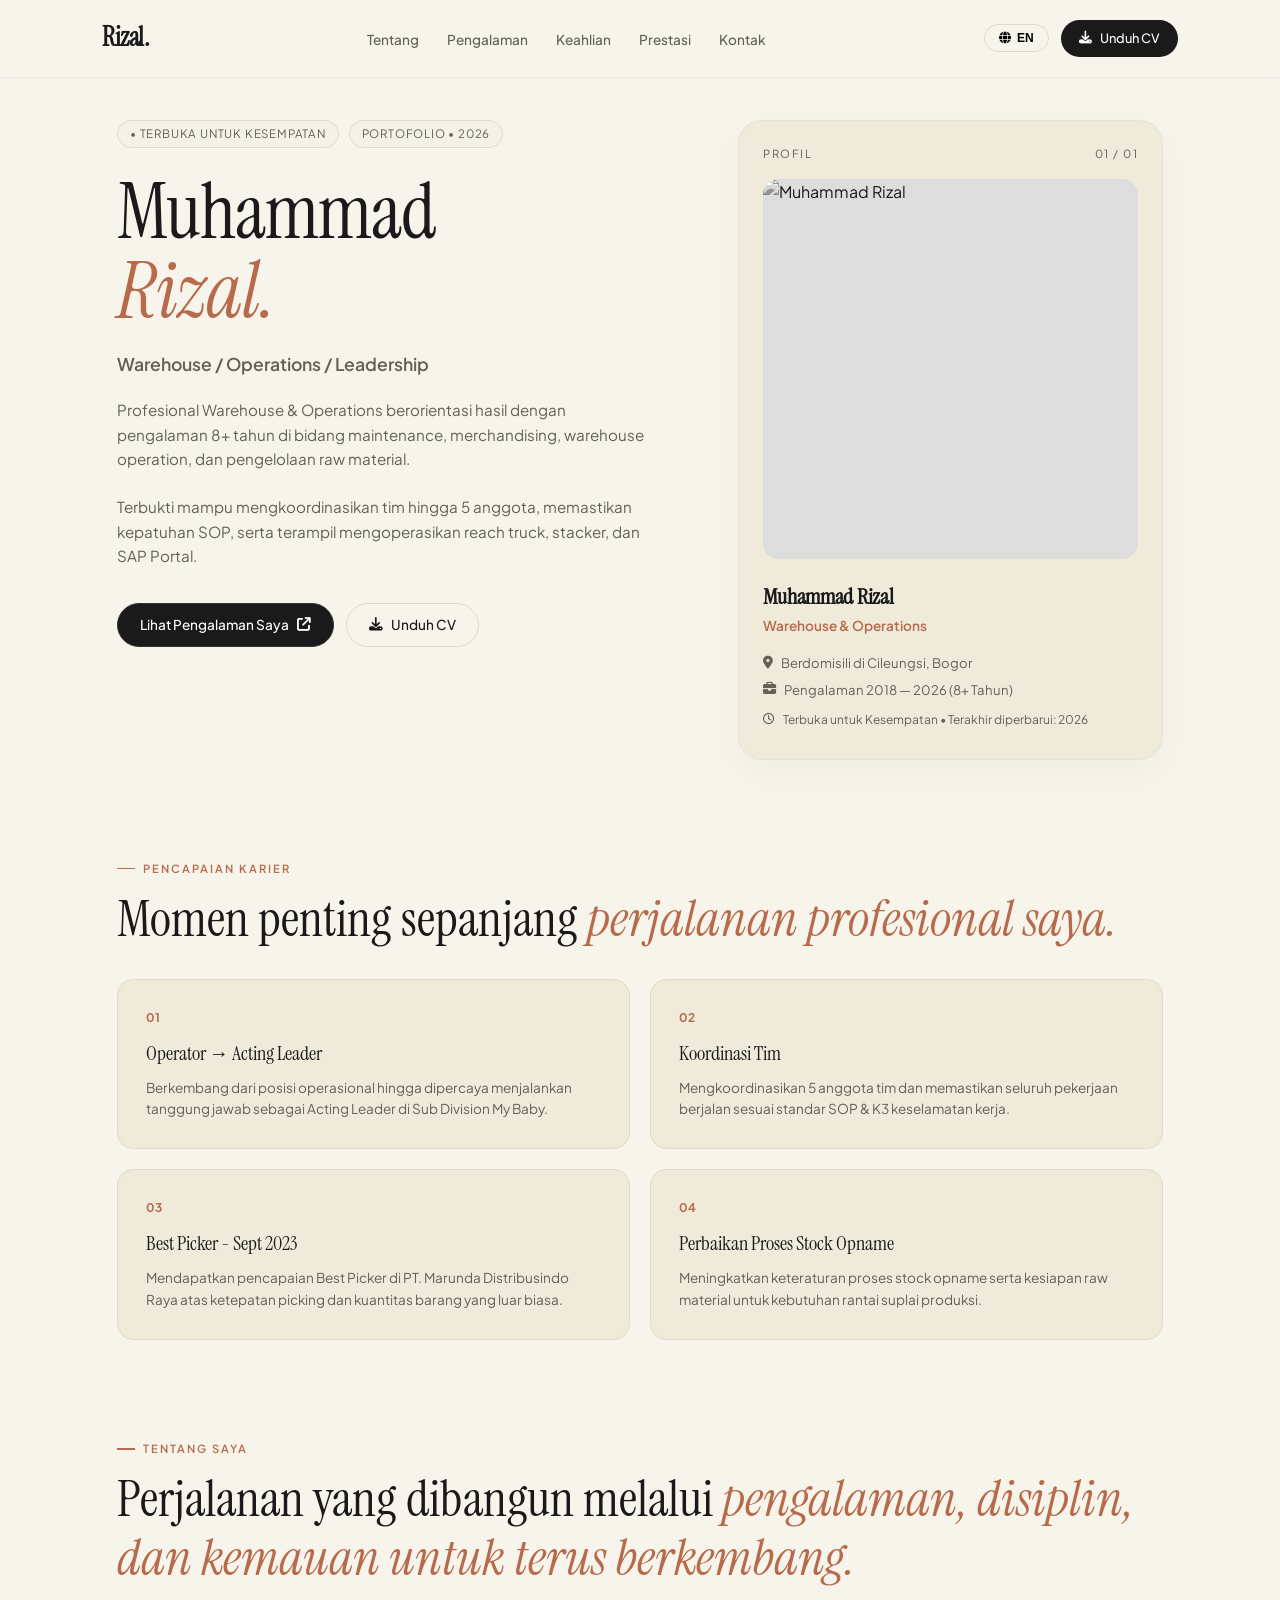
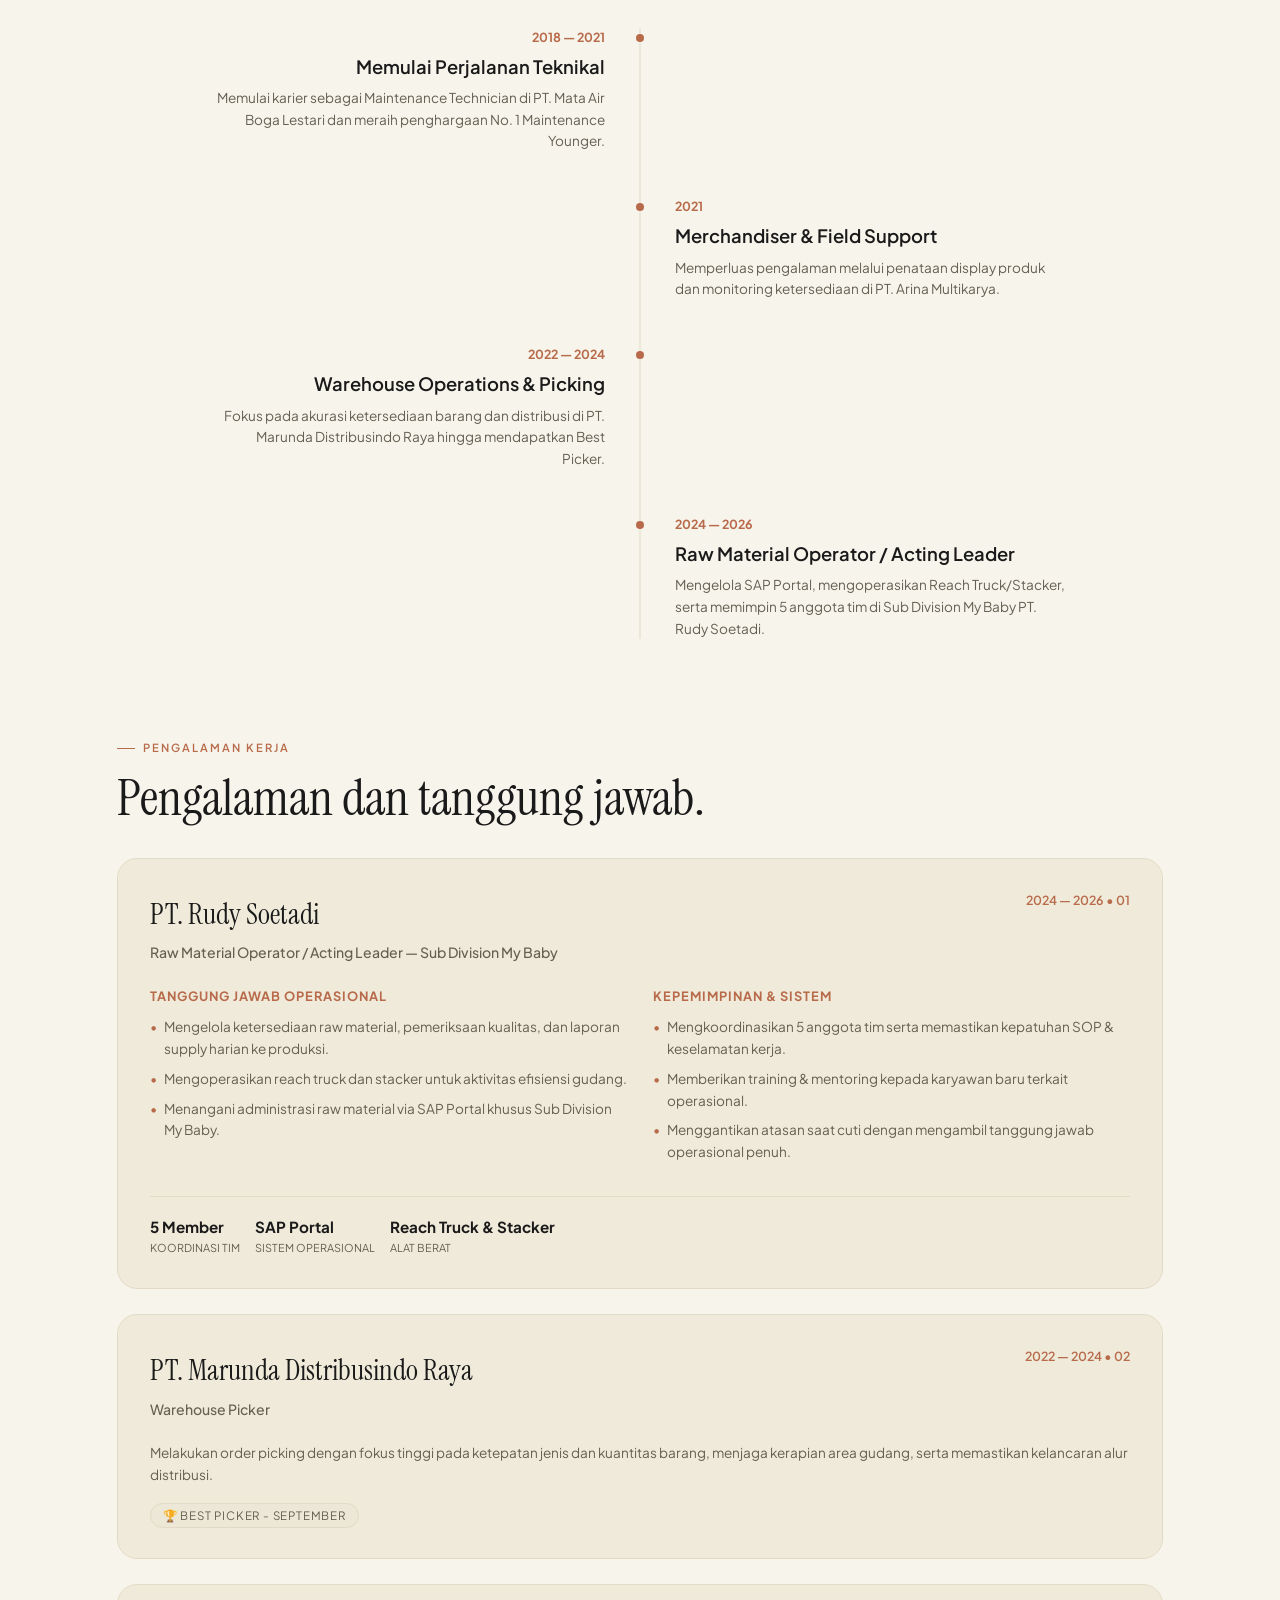
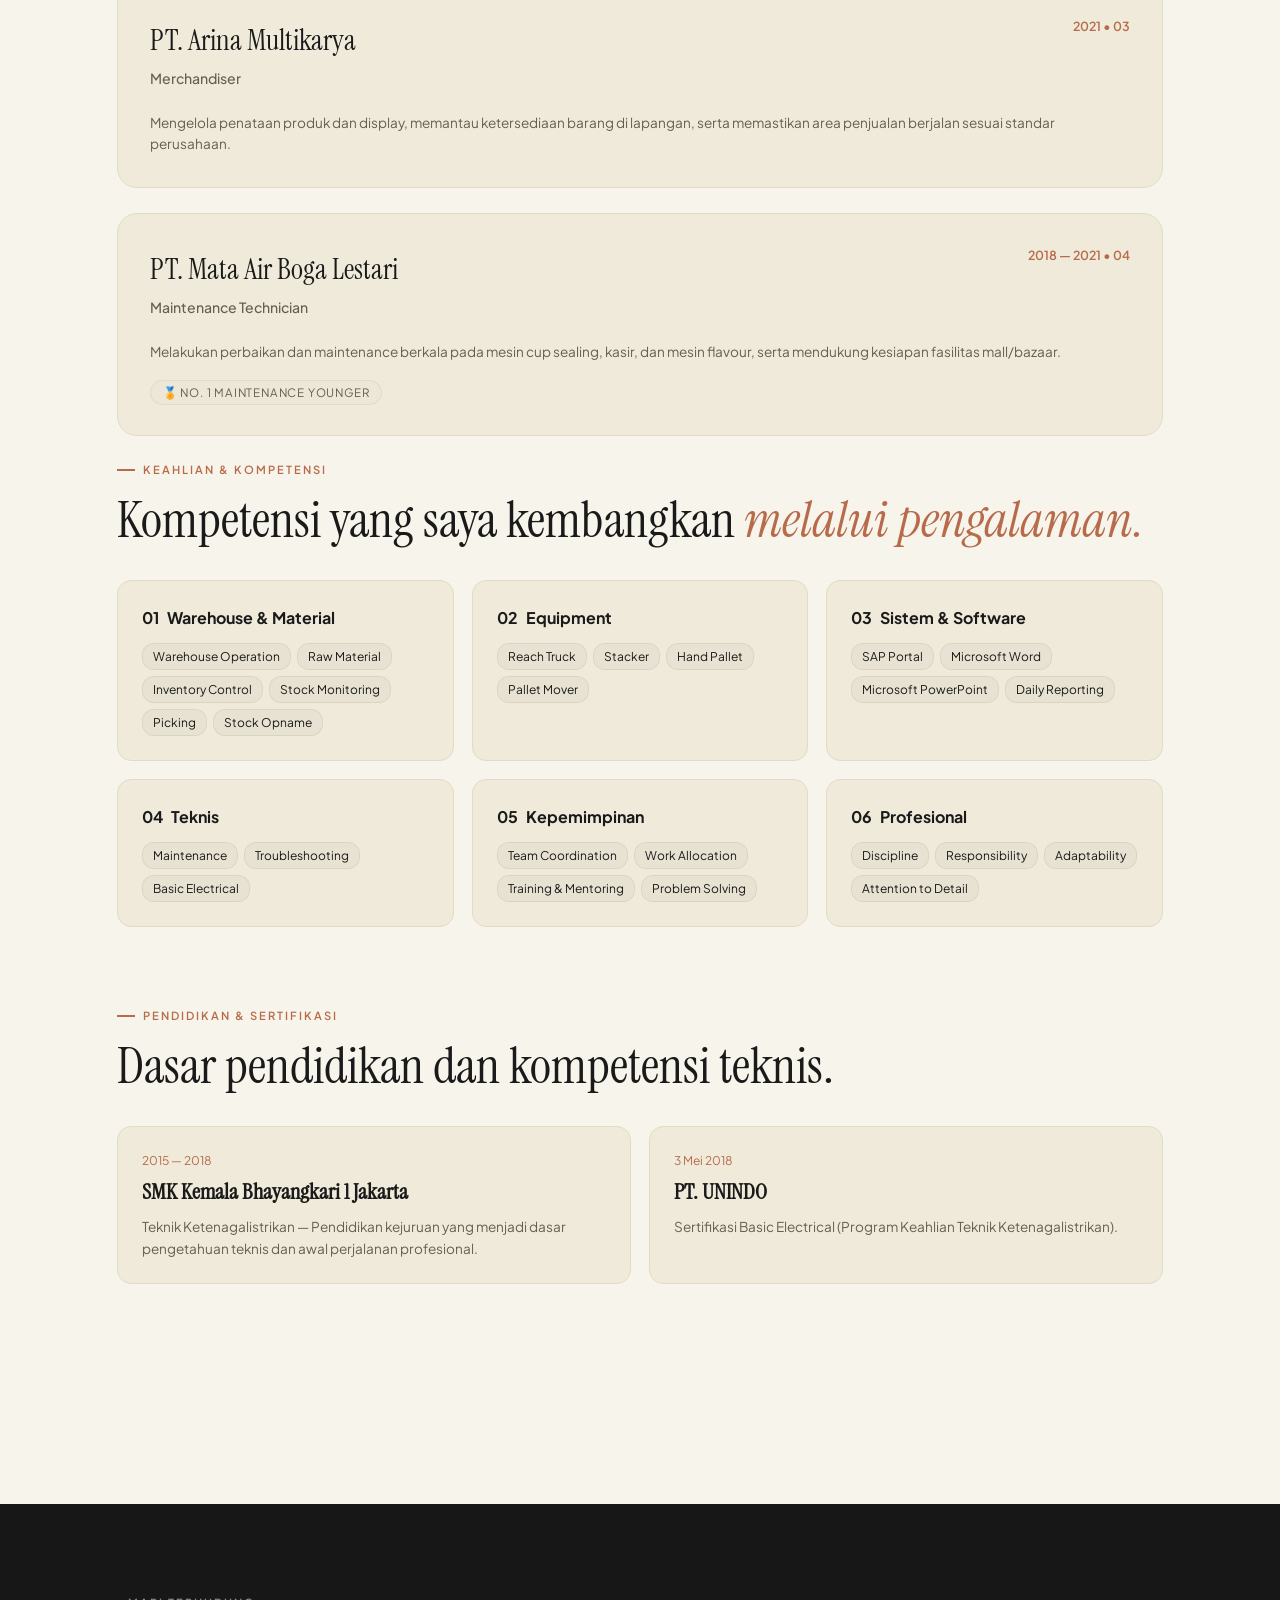
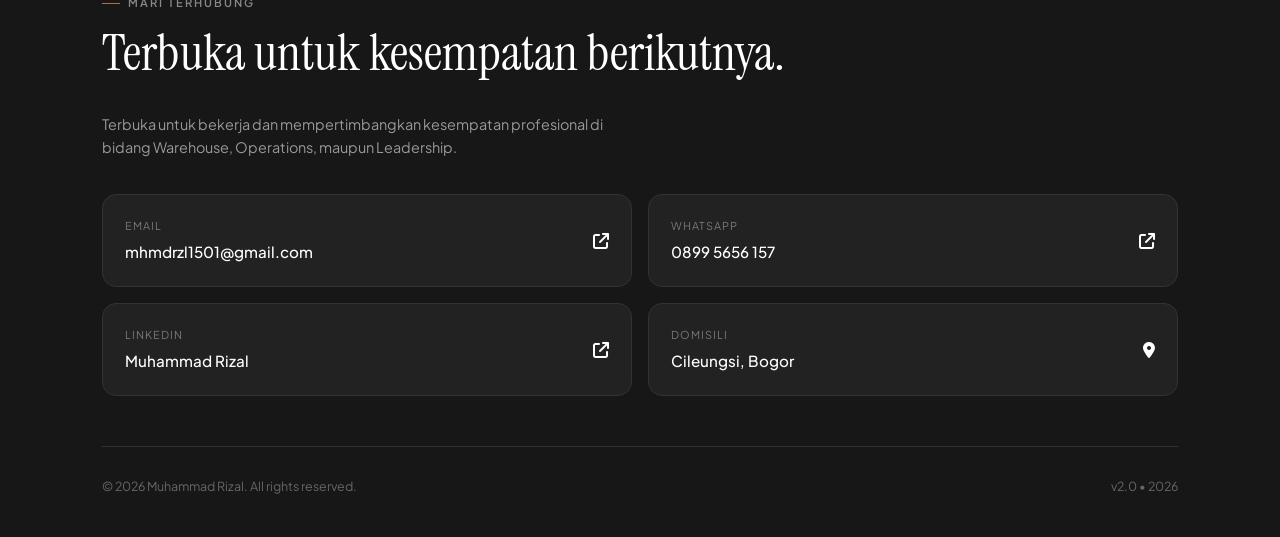
==== commit 8e00d836: "Update index.html" ====
--- a/index.html
+++ b/index.html
@@ -740,7 +740,7 @@
         </nav>
         <div class="header-actions">
             <button class="btn-lang"><i class="fa-solid fa-globe"></i> EN</button>
-            <a href="#kontak" class="btn-cv"><i class="fa-solid fa-download"></i> Unduh CV</a>
+            <a href="Muhammad-Rizal-CV-ID.pdf" download class="btn-cv"><i class="fa-solid fa-download"></i> Unduh CV</a>
             <button class="mobile-toggle" id="openOverlay"><i class="fa-solid fa-bars"></i></button>
         </div>
     </header>
@@ -752,7 +752,7 @@
             <div data-aos="fade-right" data-aos-duration="900">
                 <div class="badge-list">
                     <span class="badge-item">• TERBUKA UNTUK KESEMPATAN</span>
-                    <span class="badge-item">PORTOFOLIO PROFESIONAL • 2026</span>
+                    <span class="badge-item">PORTOFOLIO • 2026</span>
                 </div>
                 <h1 class="hero-main-title">Muhammad<br><span>Rizal.</span></h1>
                 <div class="hero-role">Warehouse / Operations / Leadership</div>
@@ -763,7 +763,7 @@
                 </p>
                 <div class="hero-ctas">
                     <a href="#pengalaman" class="btn-outline-dark">Lihat Pengalaman Saya <i class="fa-solid fa-arrow-up-right-from-square"></i></a>
-                    <a href="#kontak" class="btn-outline-light"><i class="fa-solid fa-download"></i> Unduh CV</a>
+                    <a href="Muhammad-Rizal-CV-ID.pdf" download class="btn-outline-light"><i class="fa-solid fa-download"></i> Unduh CV</a>
                 </div>
             </div>
 
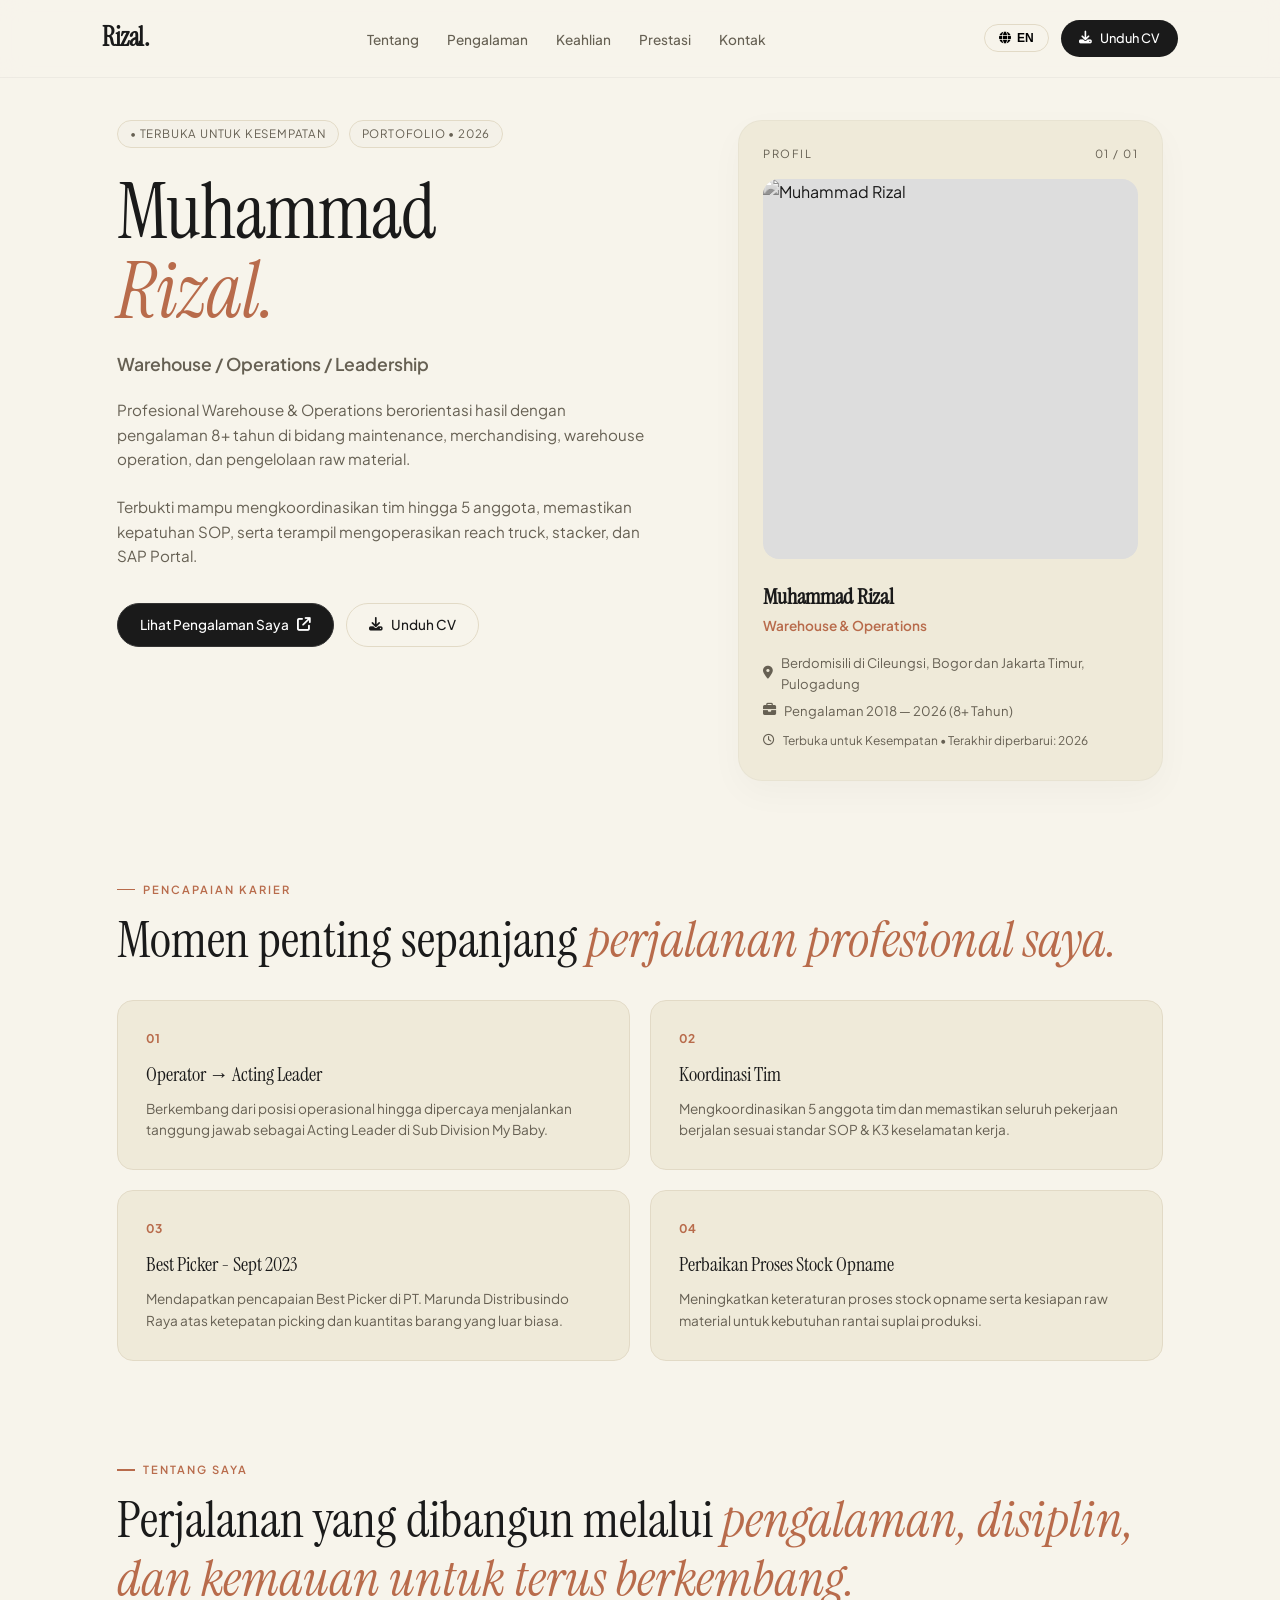
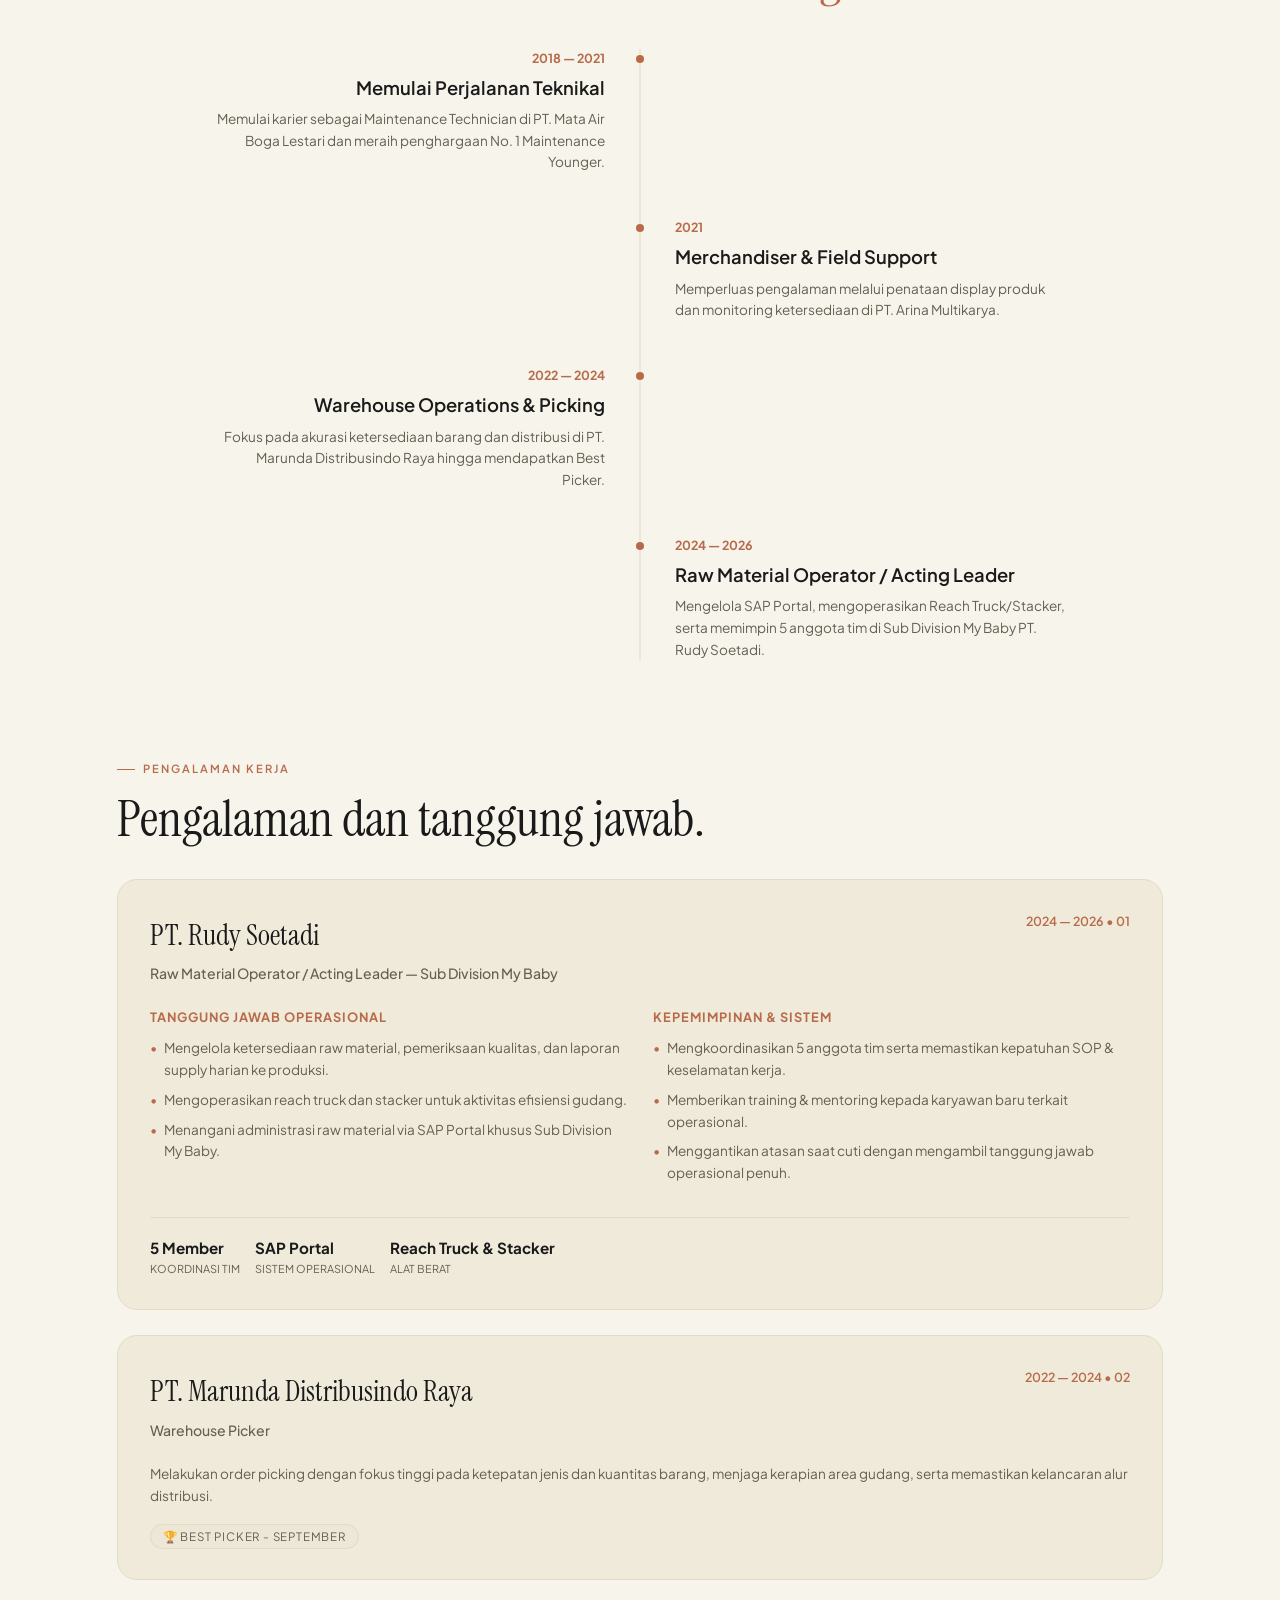
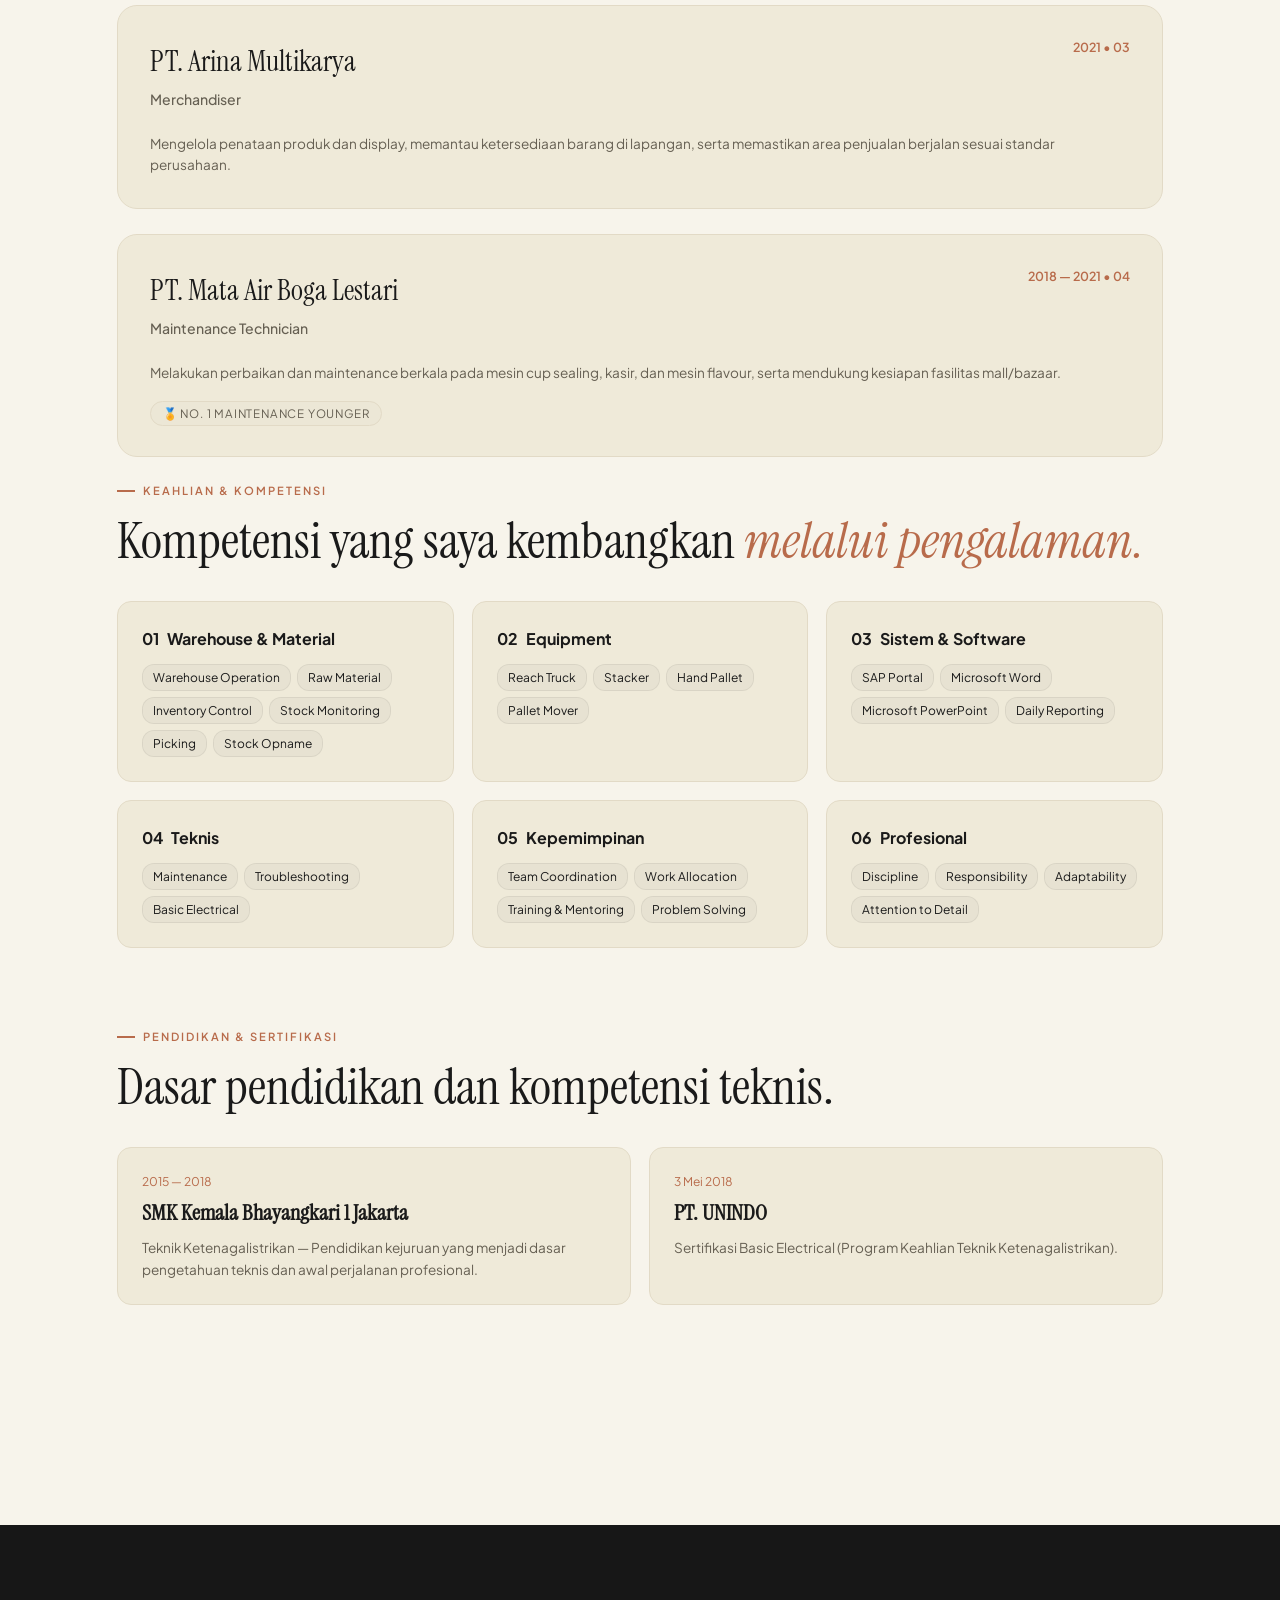
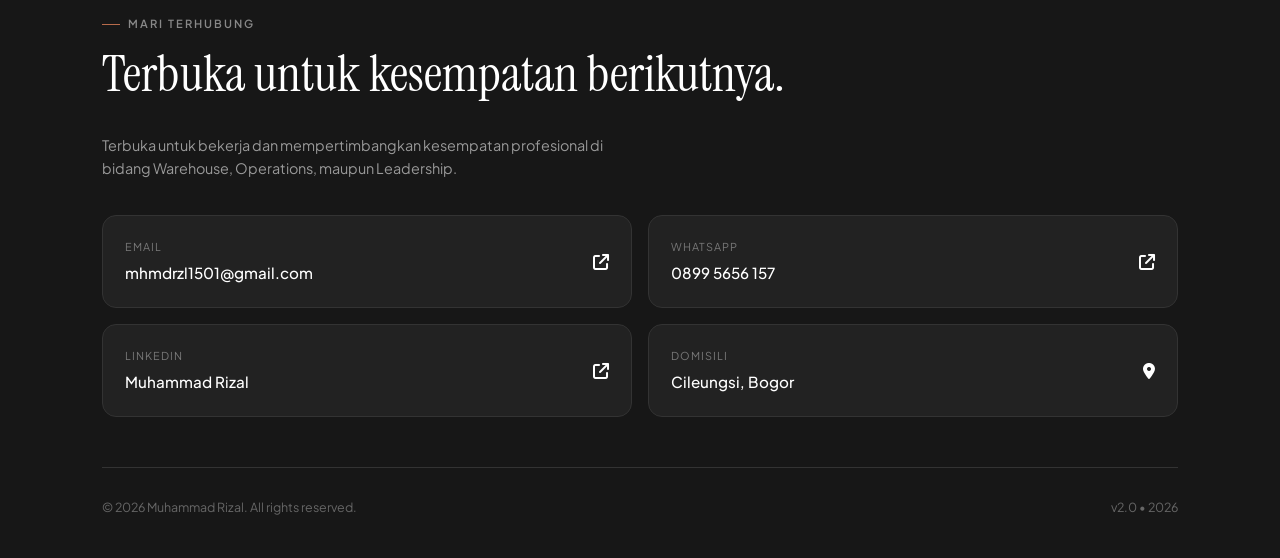
==== commit 2efe0257: "Update location information in index.html" ====
--- a/index.html
+++ b/index.html
@@ -778,7 +778,7 @@
                 <div>
                     <div class="profile-name">Muhammad Rizal</div>
                     <div class="profile-sub">Warehouse & Operations</div>
-                    <div class="meta-line"><i class="fa-solid fa-location-dot"></i> Berdomisili di Cileungsi, Bogor</div>
+                    <div class="meta-line"><i class="fa-solid fa-location-dot"></i> Berdomisili di Cileungsi, Bogor dan Jakarta Timur, Pulogadung</div>
                     <div class="meta-line"><i class="fa-solid fa-briefcase"></i> Pengalaman 2018 — 2026 (8+ Tahun)</div>
                     <div class="meta-line" style="margin-top: 10px; font-size: 0.75rem;"><i class="fa-regular fa-clock"></i> Terbuka untuk Kesempatan • Terakhir diperbarui: 2026</div>
                 </div>
